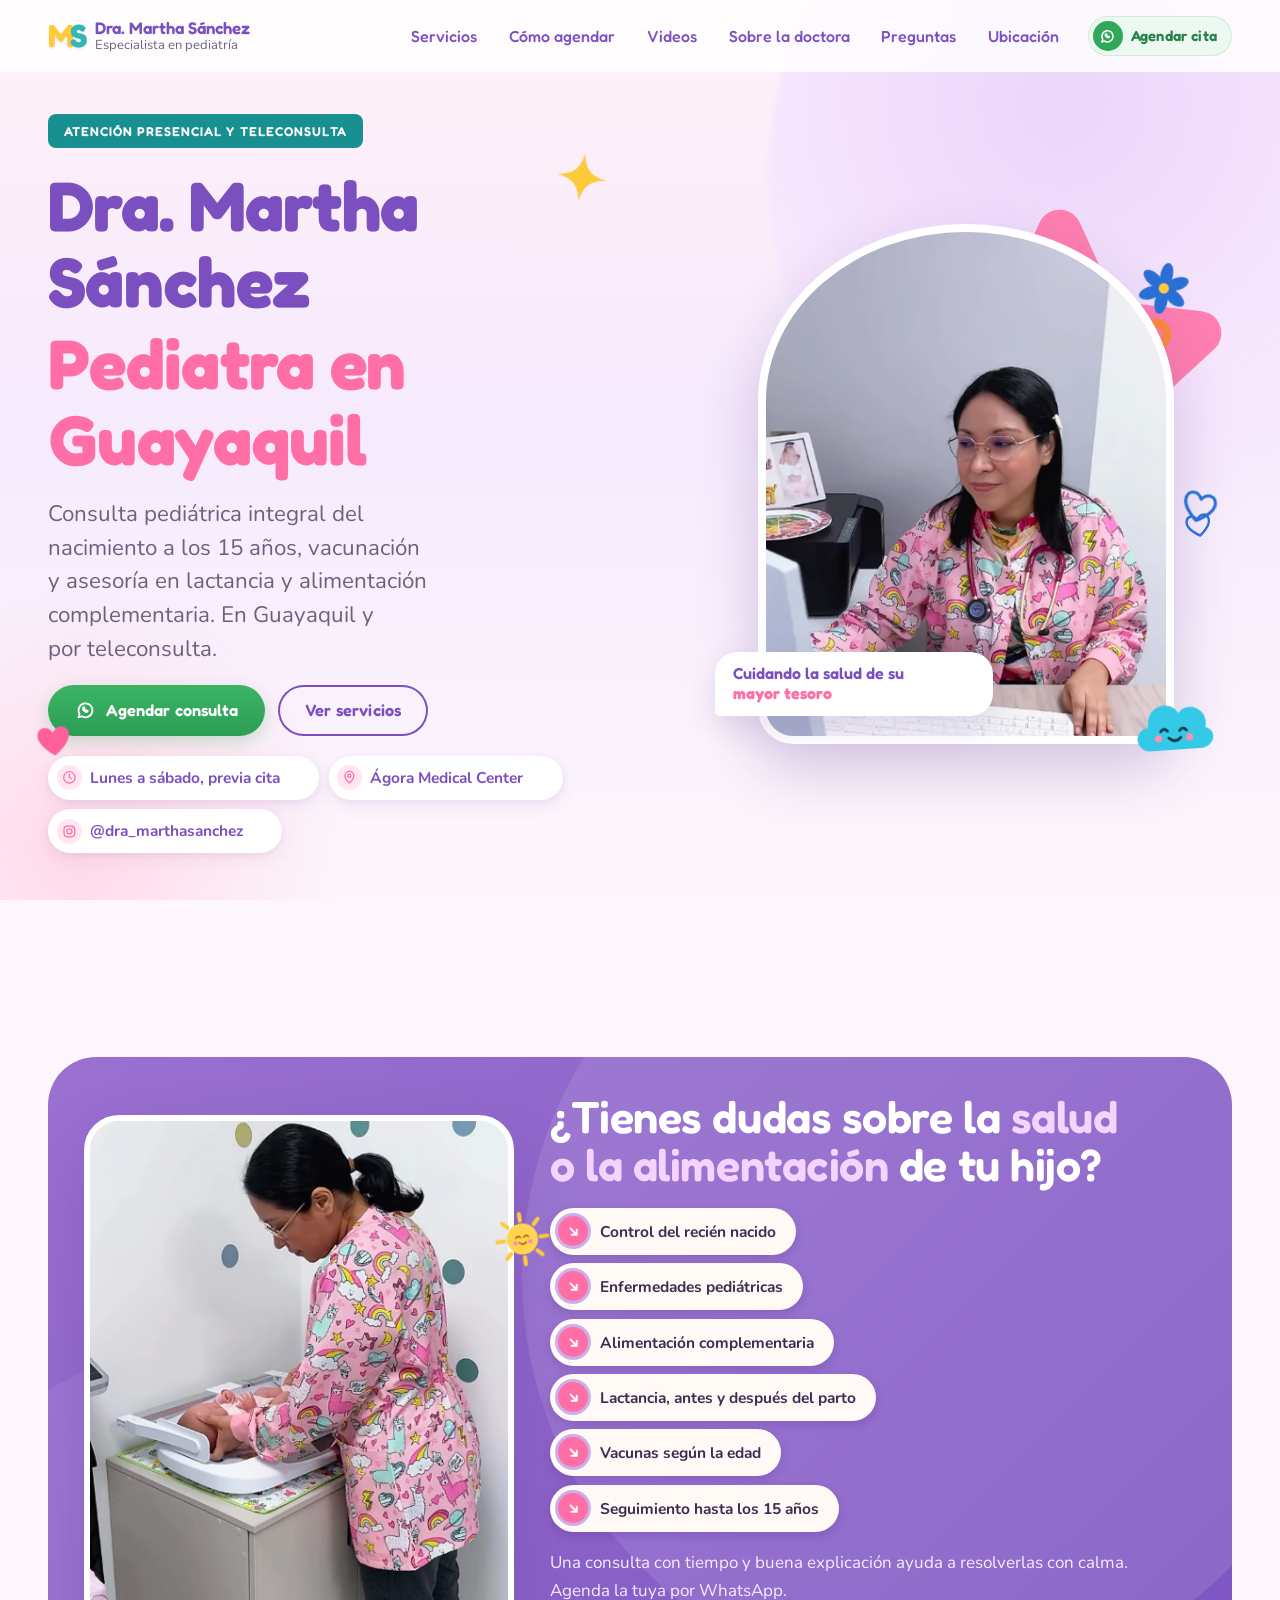
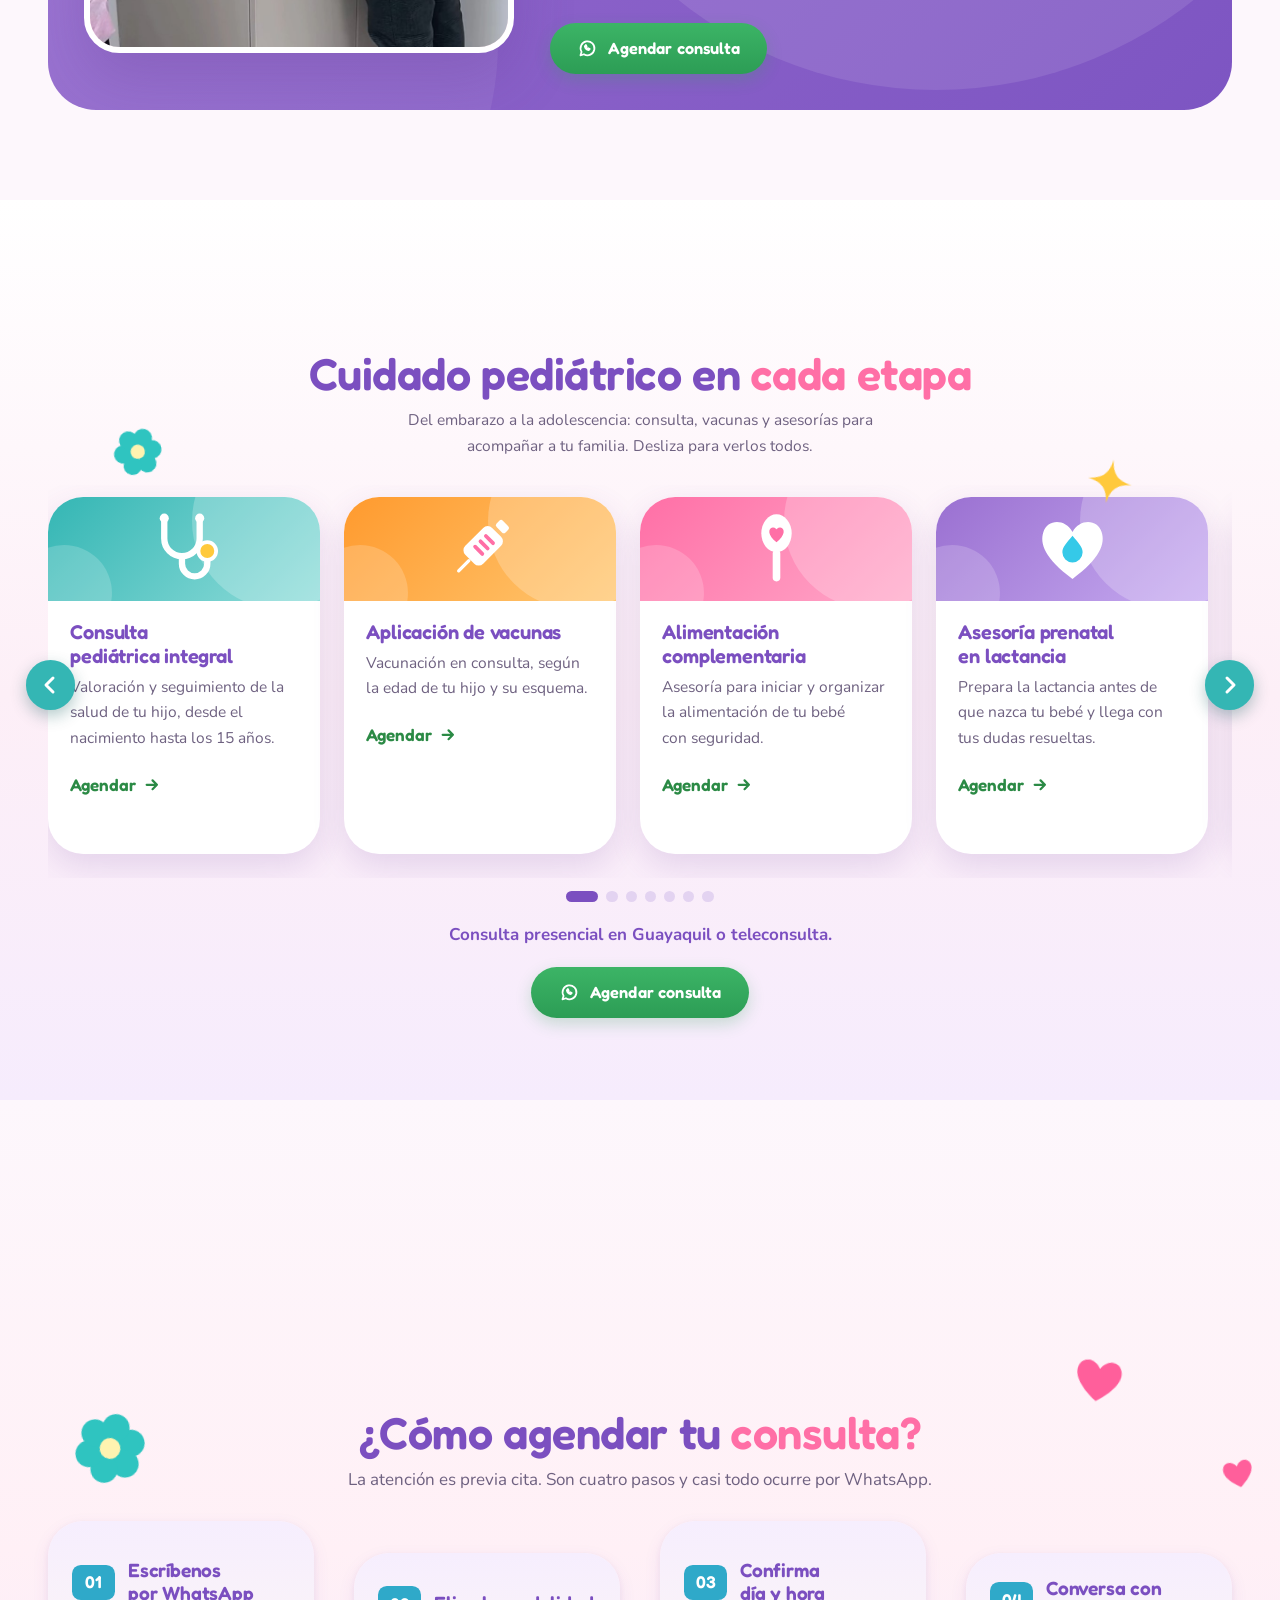
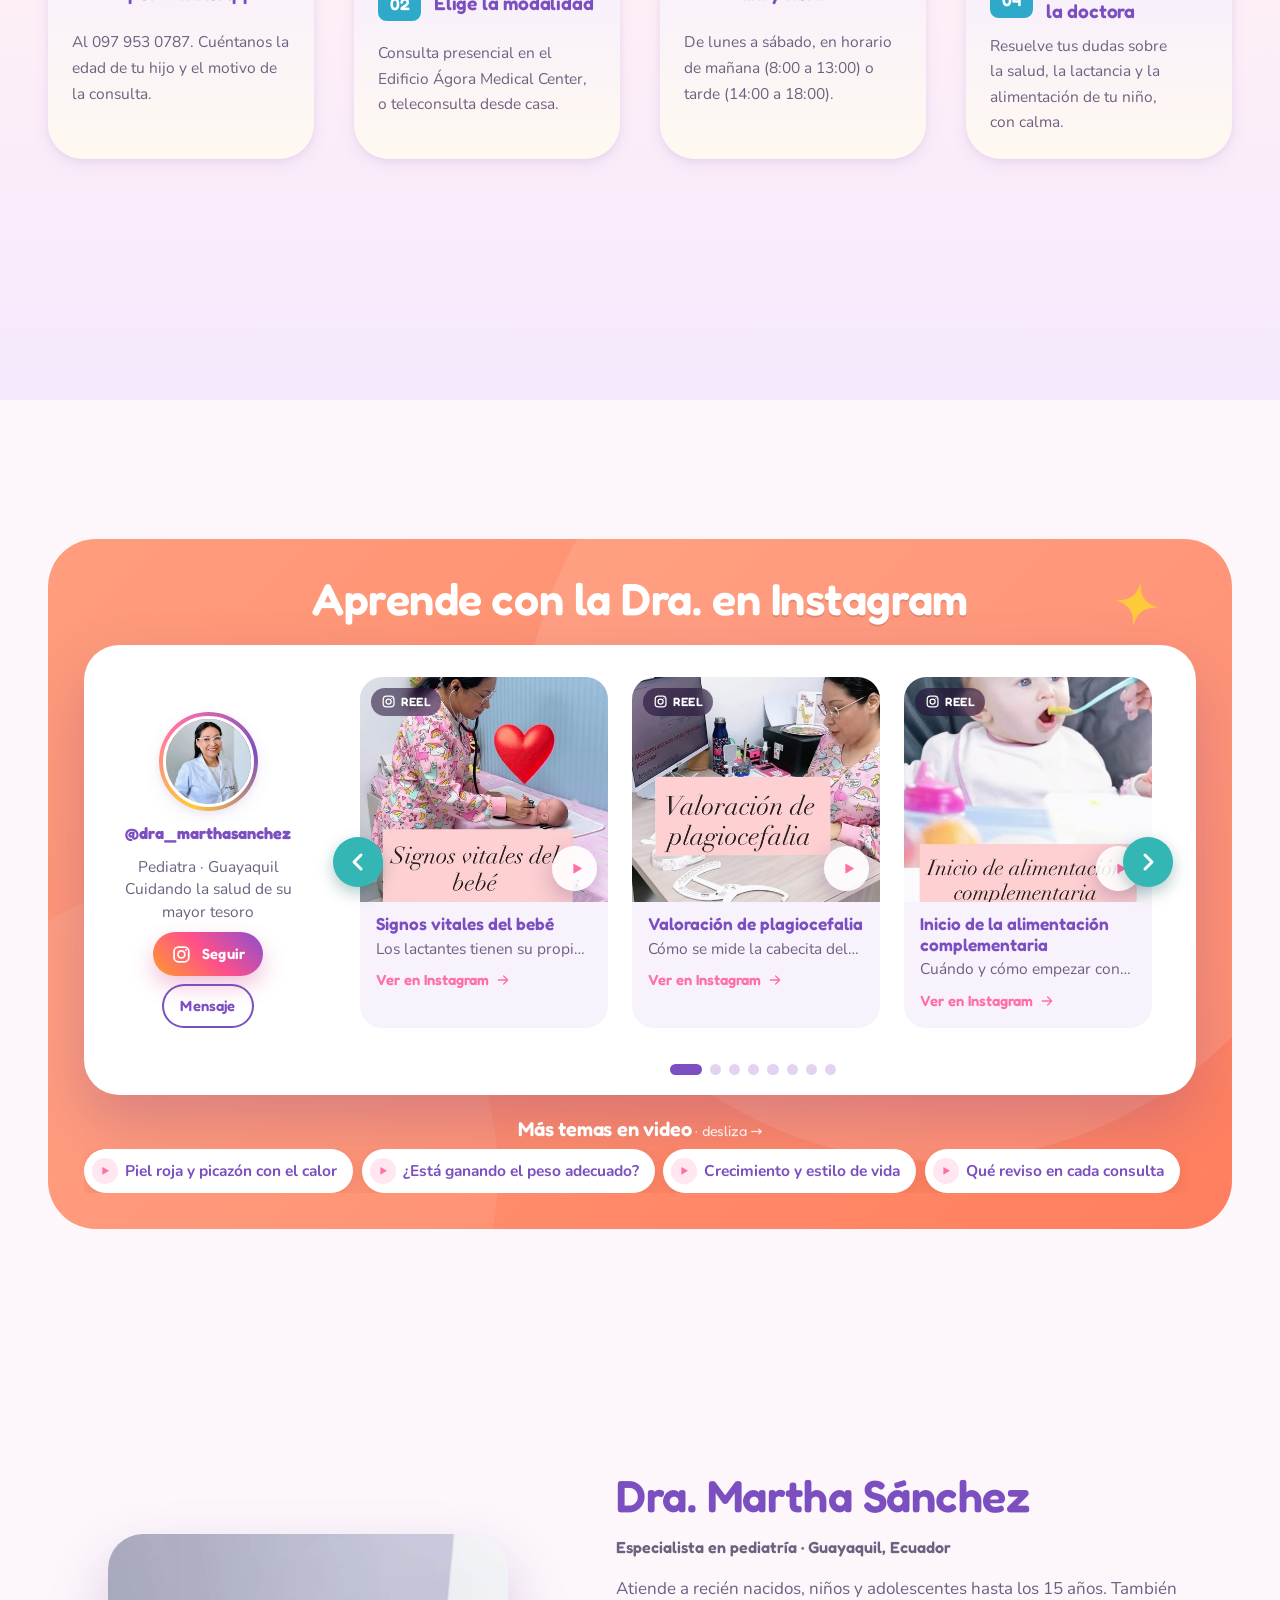
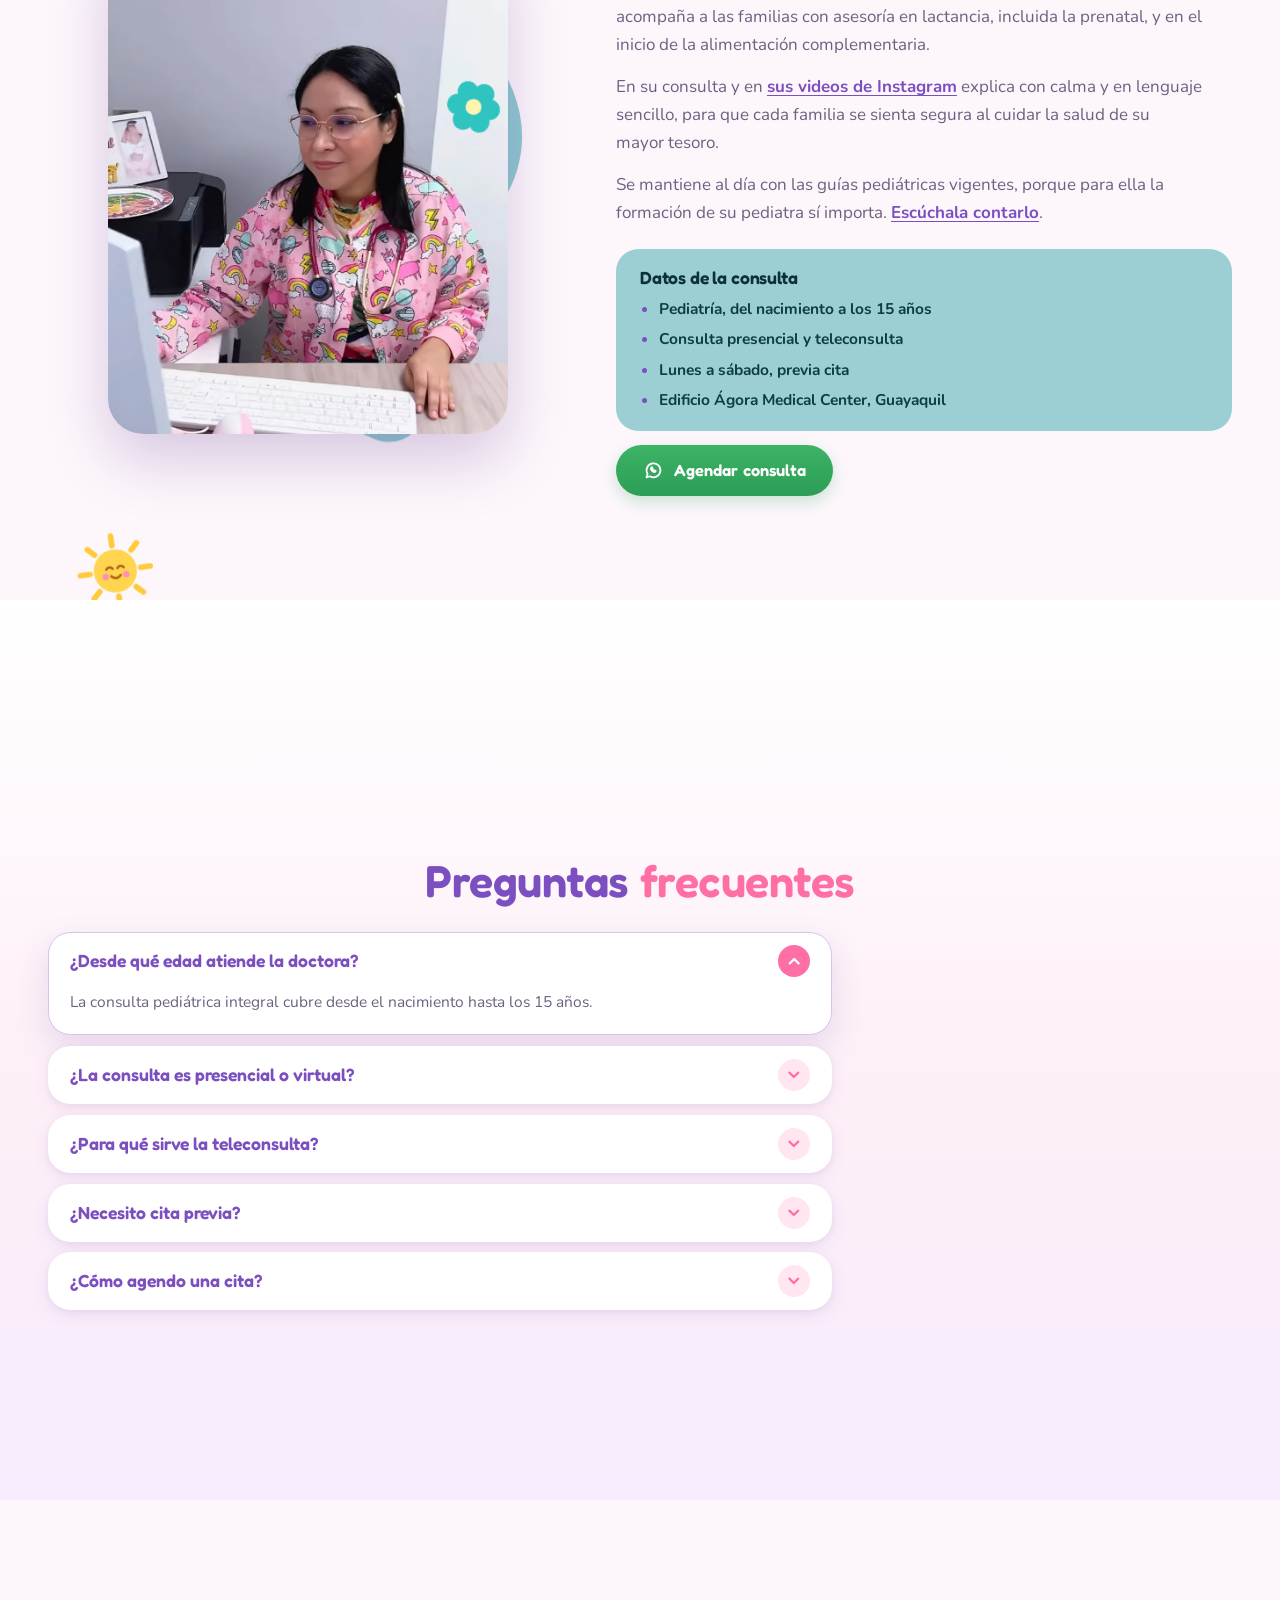
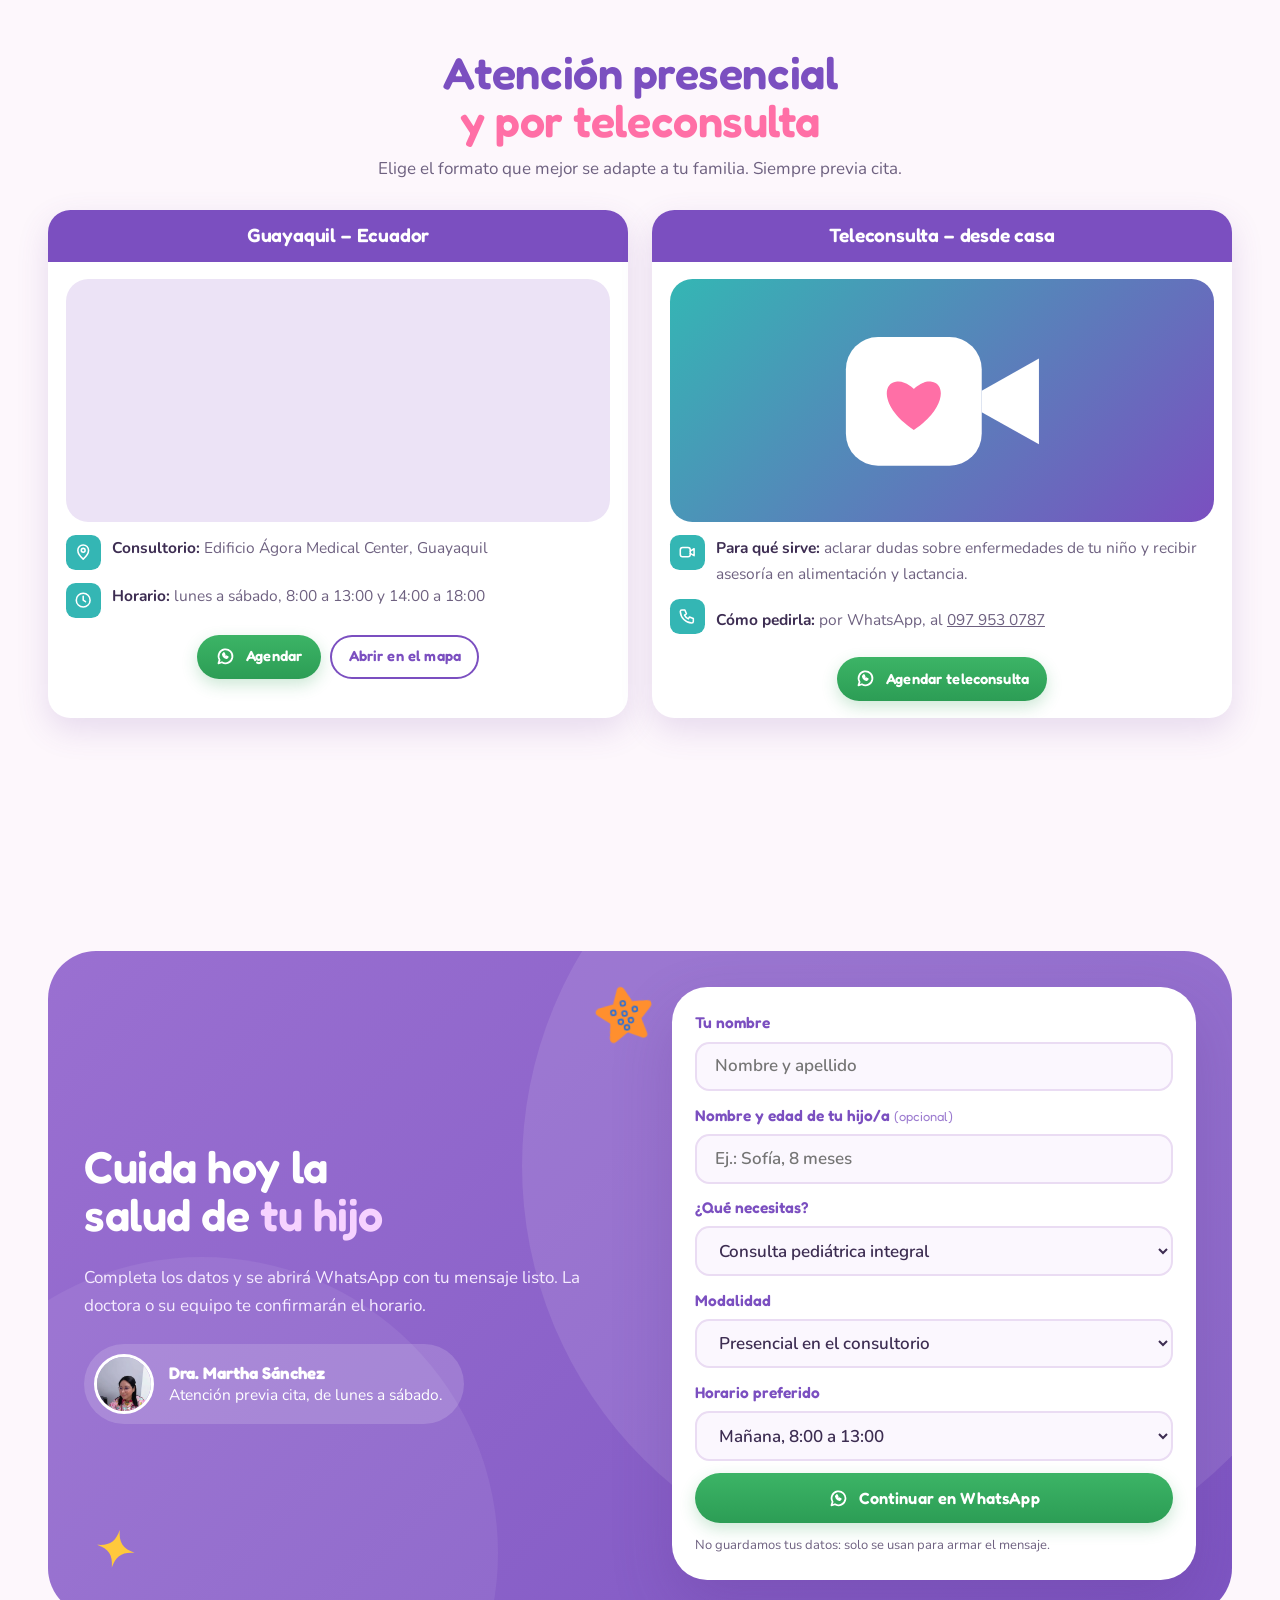
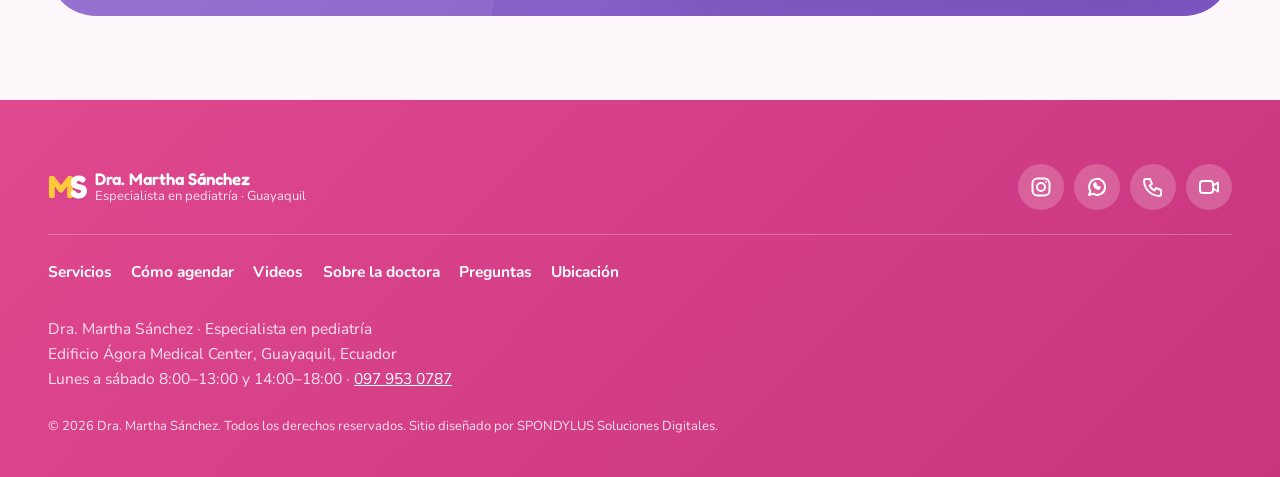
==== index.html @ 0a1804b1 "v4.6" ====
<!DOCTYPE html>
<html lang="es" class="no-js" data-base="./">
<head>
  <meta charset="utf-8">
  <meta name="viewport" content="width=device-width, initial-scale=1">
  <title>Dra. Martha Sánchez | Pediatra en Guayaquil · Ágora Medical Center</title>
  <meta name="description" content="Pediatra en Guayaquil: consulta integral del nacimiento a los 15 años, vacunas, lactancia y alimentación complementaria. Presencial en Ágora Medical Center o teleconsulta. Agenda por WhatsApp.">
  <meta name="author" content="Dra. Martha Sánchez">
  <meta name="robots" content="index, follow, max-image-preview:large">
  <link rel="canonical" href="https://msaenzy.github.io/dra-martha-sanchez/">
  <meta name="theme-color" content="#fdf7fc">
  <meta name="format-detection" content="telephone=no">
  <meta name="geo.region" content="EC-G">
  <meta name="geo.placename" content="Guayaquil">
  <!-- Google Search Console: pega aquí el código de verificación cuando lo tengas -->
  <!-- <meta name="google-site-verification" content="PENDIENTE"> -->

  <!-- Vista previa al compartir (WhatsApp, Facebook, Instagram, LinkedIn, X) -->
  <meta property="og:type" content="website">
  <meta property="og:site_name" content="Dra. Martha Sánchez · Pediatra">
  <meta property="og:locale" content="es_EC">
  <meta property="og:url" content="https://msaenzy.github.io/dra-martha-sanchez/">
  <meta property="og:title" content="Dra. Martha Sánchez · Pediatra en Guayaquil 💗">
  <meta property="og:description" content="Pediatría con amor, del nacimiento a los 15 años: consulta integral, vacunas, lactancia y alimentación complementaria. Presencial en Ágora Medical Center o teleconsulta.">
  <meta property="og:image" content="https://msaenzy.github.io/dra-martha-sanchez/assets/images/og-dra-martha-sanchez-pediatra.jpg?v=2">
  <meta property="og:image:secure_url" content="https://msaenzy.github.io/dra-martha-sanchez/assets/images/og-dra-martha-sanchez-pediatra.jpg?v=2">
  <meta property="og:image:type" content="image/jpeg">
  <meta property="og:image:width" content="1200">
  <meta property="og:image:height" content="630">
  <meta property="og:image:alt" content="Foto de perfil de la Dra. Martha Sánchez, pediatra en Guayaquil, con bata blanca, en un círculo de colores pastel">
  <meta name="twitter:card" content="summary_large_image">
  <meta name="twitter:title" content="Dra. Martha Sánchez · Pediatra en Guayaquil">
  <meta name="twitter:description" content="Pediatría con amor, del nacimiento a los 15 años. Presencial en Ágora Medical Center o teleconsulta.">
  <meta name="twitter:image" content="https://msaenzy.github.io/dra-martha-sanchez/assets/images/og-dra-martha-sanchez-pediatra.jpg?v=2">
  <meta name="twitter:image:alt" content="Dra. Martha Sánchez, pediatra en Guayaquil">

  <link rel="icon" href="./assets/icons/favicon.svg" type="image/svg+xml">
  <link rel="icon" href="./assets/icons/favicon-32.png" type="image/png" sizes="32x32">
  <link rel="apple-touch-icon" href="./assets/icons/apple-touch-icon.png">
  <link rel="manifest" href="./site.webmanifest">

  <script>document.documentElement.classList.replace("no-js", "js");</script>

  <link rel="preload" href="./assets/fonts/fredoka-latin-wght-normal.woff2" as="font" type="font/woff2" crossorigin>
  <link rel="preload" href="./assets/fonts/nunito-latin-wght-normal.woff2" as="font" type="font/woff2" crossorigin>

  <link rel="stylesheet" href="./css/variables.css">
  <link rel="stylesheet" href="./css/reset.css">
  <link rel="stylesheet" href="./css/base.css">
  <link rel="stylesheet" href="./css/components.css">
  <link rel="stylesheet" href="./css/motion.css">
  <link rel="stylesheet" href="./css/responsive.css">
  <link rel="stylesheet" href="./css/viewport.css">
  <script type="module" src="./js/main.js"></script>

  <script type="application/ld+json">
{
 "@context": "https://schema.org",
 "@graph": [
  {
   "@type": [
    "Physician",
    "MedicalBusiness"
   ],
   "@id": "https://msaenzy.github.io/dra-martha-sanchez/#doctora",
   "name": "Dra. Martha Sánchez",
   "alternateName": "Pediatra Dra. Martha Sánchez",
   "description": "Especialista en pediatría en Guayaquil, Ecuador. Consulta pediátrica integral del nacimiento a los 15 años, vacunación, asesoría en lactancia (incluida la prenatal) y en alimentación complementaria. Atención presencial y por teleconsulta, previa cita.",
   "slogan": "Cuidando la salud de su mayor tesoro",
   "medicalSpecialty": "https://schema.org/Pediatric",
   "url": "https://msaenzy.github.io/dra-martha-sanchez/",
   "image": [
    "https://msaenzy.github.io/dra-martha-sanchez/assets/images/og-dra-martha-sanchez-pediatra.jpg?v=2",
    "https://msaenzy.github.io/dra-martha-sanchez/assets/images/dra-martha-consultorio.jpg"
   ],
   "logo": "https://msaenzy.github.io/dra-martha-sanchez/assets/icons/icon-512.png",
   "telephone": "+593979530787",
   "priceRange": "$$",
   "currenciesAccepted": "USD",
   "availableLanguage": "es",
   "address": {
    "@type": "PostalAddress",
    "streetAddress": "Edificio Ágora Medical Center",
    "addressLocality": "Guayaquil",
    "addressRegion": "Guayas",
    "addressCountry": "EC"
   },
   "areaServed": {
    "@type": "City",
    "name": "Guayaquil"
   },
   "hasMap": "https://www.google.com/maps/search/?api=1&query=Edificio%20%C3%81gora%20Medical%20Center%20Guayaquil%20Ecuador",
   "openingHoursSpecification": [
    {
     "@type": "OpeningHoursSpecification",
     "dayOfWeek": [
      "Monday",
      "Tuesday",
      "Wednesday",
      "Thursday",
      "Friday",
      "Saturday"
     ],
     "opens": "08:00",
     "closes": "13:00"
    },
    {
     "@type": "OpeningHoursSpecification",
     "dayOfWeek": [
      "Monday",
      "Tuesday",
      "Wednesday",
      "Thursday",
      "Friday",
      "Saturday"
     ],
     "opens": "14:00",
     "closes": "18:00"
    }
   ],
   "availableService": [
    {
     "@type": "MedicalProcedure",
     "name": "Consulta pediátrica integral (0 a 15 años)"
    },
    {
     "@type": "MedicalProcedure",
     "name": "Aplicación de vacunas"
    },
    {
     "@type": "MedicalProcedure",
     "name": "Asesoría en alimentación complementaria"
    },
    {
     "@type": "MedicalProcedure",
     "name": "Asesoría prenatal en lactancia"
    },
    {
     "@type": "MedicalProcedure",
     "name": "Asesoría en lactancia"
    },
    {
     "@type": "MedicalProcedure",
     "name": "Atención de enfermedades pediátricas"
    },
    {
     "@type": "MedicalProcedure",
     "name": "Teleconsulta pediátrica"
    }
   ],
   "potentialAction": {
    "@type": "ReserveAction",
    "target": "https://wa.me/593979530787",
    "name": "Agendar cita por WhatsApp"
   },
   "sameAs": [
    "https://www.instagram.com/dra_marthasanchez/"
   ]
  },
  {
   "@type": "WebSite",
   "@id": "https://msaenzy.github.io/dra-martha-sanchez/#web",
   "url": "https://msaenzy.github.io/dra-martha-sanchez/",
   "name": "Dra. Martha Sánchez · Pediatra en Guayaquil",
   "inLanguage": "es-EC",
   "publisher": {
    "@id": "https://msaenzy.github.io/dra-martha-sanchez/#doctora"
   }
  },
  {
   "@type": "FAQPage",
   "@id": "https://msaenzy.github.io/dra-martha-sanchez/#preguntas",
   "mainEntity": [
    {
     "@type": "Question",
     "name": "¿Desde qué edad atiende la Dra. Martha Sánchez?",
     "acceptedAnswer": {
      "@type": "Answer",
      "text": "La consulta pediátrica integral cubre desde el nacimiento hasta los 15 años."
     }
    },
    {
     "@type": "Question",
     "name": "¿La consulta es presencial o virtual?",
     "acceptedAnswer": {
      "@type": "Answer",
      "text": "Ambas. Puede ser presencial en el Edificio Ágora Medical Center de Guayaquil o por teleconsulta desde casa."
     }
    },
    {
     "@type": "Question",
     "name": "¿Para qué sirve la teleconsulta?",
     "acceptedAnswer": {
      "@type": "Answer",
      "text": "Es una asesoría para aclarar dudas sobre enfermedades del niño y recibir orientación en alimentación y lactancia, entre otros temas."
     }
    },
    {
     "@type": "Question",
     "name": "¿Necesito cita previa?",
     "acceptedAnswer": {
      "@type": "Answer",
      "text": "Sí. La atención es previa cita, de lunes a sábado de 8:00 a 13:00 y de 14:00 a 18:00."
     }
    },
    {
     "@type": "Question",
     "name": "¿Cómo agendo una cita?",
     "acceptedAnswer": {
      "@type": "Answer",
      "text": "Por WhatsApp al 097 953 0787 o con el formulario de la web, que abre un chat con el mensaje listo para enviar."
     }
    }
   ]
  }
 ]
}
  </script>
</head>
<body>
  <!-- Sprite: iconos lineales + stickers ilustrados (originales) -->
  <svg width="0" height="0" style="position:absolute" aria-hidden="true" focusable="false">
    <defs>
      <!-- iconos lineales -->
      <symbol id="i-chat" viewBox="0 0 24 24"><path d="M4 20l1.3-4A8 8 0 1 1 8 18.7L4 20z"/><path d="M9 9.5c.4 2 2.5 4.1 4.5 4.5l1.3-1.3-1.8-1-.9.7a3.5 3.5 0 0 1-1.6-1.6l.7-.9-1-1.8L9 9.5z"/></symbol>
      <symbol id="i-pin" viewBox="0 0 24 24"><path d="M12 21s7-6 7-11.5a7 7 0 0 0-14 0C5 15 12 21 12 21z"/><circle cx="12" cy="9.5" r="2.5"/></symbol>
      <symbol id="i-clock" viewBox="0 0 24 24"><circle cx="12" cy="12" r="9"/><path d="M12 7v5l3 2"/></symbol>
      <symbol id="i-phone" viewBox="0 0 24 24"><path d="M5 4h4l2 5-2.5 1.5a11 11 0 0 0 5 5L15 13l5 2v4a2 2 0 0 1-2 2A16 16 0 0 1 3 6a2 2 0 0 1 2-2z"/></symbol>
      <symbol id="i-instagram" viewBox="0 0 24 24"><rect x="3.5" y="3.5" width="17" height="17" rx="5"/><circle cx="12" cy="12" r="4"/><path d="M17.2 6.8v.01"/></symbol>
      <symbol id="i-chevron" viewBox="0 0 24 24"><path d="M6 9l6 6 6-6"/></symbol>
      <symbol id="i-arrow" viewBox="0 0 24 24"><path d="M5 12h14M13 6l6 6-6 6"/></symbol>
      <symbol id="i-left" viewBox="0 0 24 24"><path d="M15 5l-7 7 7 7"/></symbol>
      <symbol id="i-right" viewBox="0 0 24 24"><path d="M9 5l7 7-7 7"/></symbol>
      <symbol id="i-down" viewBox="0 0 24 24"><path d="M7 7l10 10M17 9v8H9"/></symbol>
      <symbol id="i-play" viewBox="0 0 24 24"><path d="M8 5.5v13l11-6.5z"/></symbol>
      <symbol id="i-video" viewBox="0 0 24 24"><rect x="3" y="6" width="13" height="12" rx="3"/><path d="M16 10.5l5-3v9l-5-3"/></symbol>
      <symbol id="i-cal" viewBox="0 0 24 24"><rect x="3.5" y="5" width="17" height="15" rx="3"/><path d="M3.5 10h17M8 3v4M16 3v4"/></symbol>

      <!-- stickers decorativos -->
      <symbol id="st-star-pink" viewBox="0 0 100 100"><path d="M50 10 61.2 34.6 88 37.6 68.1 55.9 73.5 82.4 50 69 26.5 82.4 31.9 55.9 12 37.6 38.8 34.6Z" fill="#ff7fb0" stroke="#ff7fb0" stroke-width="12" stroke-linejoin="round"/><g fill="none" stroke="#ff8a3c" stroke-width="2.4"><circle cx="50" cy="30" r="3.6"/><circle cx="33" cy="42" r="3.6"/><circle cx="67" cy="42" r="3.6"/><circle cx="42" cy="58" r="3.6"/><circle cx="58" cy="58" r="3.6"/><circle cx="50" cy="46" r="3.6"/><circle cx="50" cy="68" r="3.6"/><circle cx="24" cy="38" r="3.2"/><circle cx="76" cy="38" r="3.2"/></g></symbol>
      <symbol id="st-star-orange" viewBox="0 0 100 100"><path d="M50 10 61.2 34.6 88 37.6 68.1 55.9 73.5 82.4 50 69 26.5 82.4 31.9 55.9 12 37.6 38.8 34.6Z" fill="#ff8f2e" stroke="#ff8f2e" stroke-width="12" stroke-linejoin="round"/><g fill="none" stroke="#2a6fd6" stroke-width="2.6"><circle cx="50" cy="30" r="3.8"/><circle cx="33" cy="42" r="3.8"/><circle cx="67" cy="42" r="3.8"/><circle cx="42" cy="58" r="3.8"/><circle cx="58" cy="58" r="3.8"/><circle cx="50" cy="46" r="3.8"/><circle cx="50" cy="68" r="3.8"/></g></symbol>
      <symbol id="st-sparkle" viewBox="0 0 100 100"><path d="M50 4C54 34 66 46 96 50 66 54 54 66 50 96 46 66 34 54 4 50 34 46 46 34 50 4Z" fill="#ffc93c"/></symbol>
      <symbol id="st-flower" viewBox="0 0 100 100"><g fill="#2fc4c0"><circle cx="77" cy="50" r="17"/><circle cx="63.5" cy="73.4" r="17"/><circle cx="36.5" cy="73.4" r="17"/><circle cx="23" cy="50" r="17"/><circle cx="36.5" cy="26.6" r="17"/><circle cx="63.5" cy="26.6" r="17"/></g><circle cx="50" cy="50" r="13" fill="#fff3b0"/></symbol>
      <symbol id="st-flower-blue" viewBox="0 0 100 100"><g fill="#2a6fd6"><ellipse cx="50" cy="26" rx="11" ry="21"/><ellipse cx="50" cy="26" rx="11" ry="21" transform="rotate(60 50 50)"/><ellipse cx="50" cy="26" rx="11" ry="21" transform="rotate(120 50 50)"/><ellipse cx="50" cy="26" rx="11" ry="21" transform="rotate(180 50 50)"/><ellipse cx="50" cy="26" rx="11" ry="21" transform="rotate(240 50 50)"/><ellipse cx="50" cy="26" rx="11" ry="21" transform="rotate(300 50 50)"/></g><circle cx="50" cy="50" r="9" fill="#ffc93c"/></symbol>
      <symbol id="st-heart" viewBox="0 0 100 100"><path d="M50 88C14 62 6 42 10 28 15 10 38 8 50 28 62 8 85 10 90 28 94 42 86 62 50 88Z" fill="#ff5f9b"/></symbol>
      <symbol id="st-heart-line" viewBox="0 0 100 100"><path d="M50 86C16 62 8 42 12 29 17 12 38 10 50 29 62 10 83 12 88 29 92 42 84 62 50 86Z" fill="none" stroke="#2a6fd6" stroke-width="8" stroke-linejoin="round"/></symbol>
      <symbol id="st-cloud" viewBox="0 0 100 100"><path d="M24 80C6 80 2 56 22 52 20 28 48 20 58 38 68 24 94 34 88 56 102 60 98 80 80 80Z" fill="#35c9e8"/><g fill="none" stroke="#0b3b4a" stroke-width="3.2" stroke-linecap="round"><path d="M36 58q4-5 8 0M58 58q4-5 8 0M45 66q7 7 14 0"/></g><circle cx="33" cy="66" r="4.2" fill="#ff8fb5"/><circle cx="69" cy="66" r="4.2" fill="#ff8fb5"/></symbol>
      <symbol id="st-sun" viewBox="0 0 100 100"><g stroke="#ffc93c" stroke-width="7" stroke-linecap="round"><path d="M50 6v12M50 82v12M6 50h12M82 50h12M19 19l8 8M73 73l8 8M81 19l-8 8M27 73l-8 8"/></g><circle cx="50" cy="50" r="27" fill="#ffd54f"/><g fill="none" stroke="#b2641a" stroke-width="3" stroke-linecap="round"><path d="M39 47q4-5 8 0M53 47q4-5 8 0M44 56q6 6 12 0"/></g><circle cx="37" cy="56" r="4" fill="#ff8fb5"/><circle cx="63" cy="56" r="4" fill="#ff8fb5"/></symbol>
      <symbol id="st-swirl" viewBox="0 0 400 500"><path d="M190 250a10 10 0 1 1 20 0a30 30 0 1 1-60 0a50 50 0 1 1 100 0a70 70 0 1 1-140 0a90 90 0 1 1 180 0a110 110 0 1 1-220 0" fill="none" stroke="#ff8d6a" stroke-width="24" stroke-linecap="round"/></symbol>
      <symbol id="st-wave" viewBox="0 0 400 500"><path d="M290 60C372 130 345 215 240 245 135 275 150 365 245 405" fill="none" stroke="#8ec9d0" stroke-width="70" stroke-linecap="round"/></symbol>

      <!-- ilustraciones de servicios -->
      <symbol id="s-stetho" viewBox="0 0 64 64"><g fill="none" stroke="#fff" stroke-width="5" stroke-linecap="round"><path d="M16 8v16a14 14 0 0 0 28 0V8"/><path d="M30 38v6a10 10 0 0 0 20 0v-4"/></g><circle cx="16" cy="8" r="3.6" fill="#fff"/><circle cx="44" cy="8" r="3.6" fill="#fff"/><circle cx="50" cy="34" r="7" fill="#ffc93c" stroke="#fff" stroke-width="3"/></symbol>
      <symbol id="s-syringe" viewBox="0 0 64 64"><g transform="rotate(45 32 32)"><rect x="22" y="14" width="20" height="30" rx="5" fill="#fff"/><rect x="27" y="4" width="10" height="7" rx="2" fill="#fff"/><rect x="31" y="44" width="2.6" height="14" rx="1.3" fill="#fff"/><g stroke="#ff6fa6" stroke-width="3" stroke-linecap="round"><path d="M28 22h8M28 28h8M28 34h8"/></g></g></symbol>
      <symbol id="s-spoon" viewBox="0 0 64 64"><ellipse cx="32" cy="20" rx="12" ry="15" fill="#fff"/><rect x="29" y="33" width="6" height="25" rx="3" fill="#fff"/><path d="M32 27C25 22 25 16 29 15.5 31 15.3 32 17 32 17s1-1.700 3-1.500C39 16 39 22 32 27Z" fill="#ff6fa6"/></symbol>
      <symbol id="s-prenatal" viewBox="0 0 64 64"><path d="M32 56C10 40 6 28 9 19 12 9 26 8 32 19 38 8 52 9 55 19 58 28 54 40 32 56Z" fill="#fff"/><path d="M32 22c5 6 8 9 8 13a8 8 0 0 1-16 0c0-4 3-7 8-13z" fill="#35c9e8"/></symbol>
      <symbol id="s-drop" viewBox="0 0 64 64"><path d="M32 6C44 21 52 31 52 41a20 20 0 0 1-40 0C12 31 20 21 32 6z" fill="#fff"/><path d="M22 42a10 10 0 0 0 9 9" fill="none" stroke="#35c9e8" stroke-width="4" stroke-linecap="round"/></symbol>
      <symbol id="s-video" viewBox="0 0 64 64"><rect x="5" y="14" width="38" height="36" rx="9" fill="#fff"/><path d="M43 29l16-9v24l-16-9z" fill="#fff"/><path d="M24 40C15 34 15 27 19 26.500 21.500 26 24 28.500 24 28.500S26.500 26 29 26.500C33 27 33 34 24 40Z" fill="#ff6fa6"/></symbol>
      <symbol id="s-thermo" viewBox="0 0 64 64"><rect x="26" y="6" width="12" height="38" rx="6" fill="#fff"/><circle cx="32" cy="48" r="11" fill="#fff"/><circle cx="32" cy="48" r="6" fill="#ff5f7e"/><rect x="30" y="20" width="4" height="26" rx="2" fill="#ff5f7e"/><g stroke="#fff" stroke-width="3" stroke-linecap="round"><path d="M46 14h8M46 22h6M46 30h8"/></g></symbol>
    </defs>
  </svg>

  <div class="scroll-progress" data-progress aria-hidden="true"></div>
  <a class="skip-link" href="#main">Saltar al contenido</a>

  <header class="site-header" data-header>
    <a class="brand" href="#inicio" aria-label="Dra. Martha Sánchez, pediatra. Ir al inicio">
      <span class="brand__mark" aria-hidden="true">M<span>S</span></span>
      <span class="brand__text"><strong>Dra. Martha Sánchez</strong><small>Especialista en pediatría</small></span>
    </a>
    <nav aria-label="Principal">
      <ul id="nav-menu" class="site-header__menu" data-nav-menu role="list">
        <li><a href="#servicios">Servicios</a></li>
        <li><a href="#como">Cómo agendar</a></li>
        <li><a href="#instagram">Videos</a></li>
        <li><a href="#sobre">Sobre la doctora</a></li>
        <li><a href="#preguntas">Preguntas</a></li>
        <li><a href="#atencion">Ubicación</a></li>
      </ul>
    </nav>
    <div class="site-header__actions">
      <a class="btn-wa" href="https://wa.me/593979530787?text=Hola%2C%20Dra.%20Martha.%20Me%20gustar%C3%ADa%20agendar%20una%20cita%20pedi%C3%A1trica%20para%20mi%20hijo%2Fa.%20%C2%BFPodr%C3%ADa%20indicarme%20los%20horarios%20disponibles%2C%20por%20favor%3F%20Muchas%20gracias." target="_blank" rel="noopener" aria-label="Agendar cita por WhatsApp"><span class="btn-wa__ico" aria-hidden="true"><svg class="icon"><use href="#i-chat"/></svg></span><span class="btn-wa__txt">Agendar cita</span></a>
      <button class="site-header__toggle" type="button" data-nav-toggle aria-expanded="false" aria-controls="nav-menu" data-label-open="Abrir menú" data-label-close="Cerrar menú" aria-label="Abrir menú"><span class="bar" aria-hidden="true"></span></button>
    </div>
  </header>

  <main id="main">

    <!-- ================= INICIO ================= -->
    <section id="inicio" class="hero" aria-labelledby="hero-title">
      <span class="sticker sticker--float hide-sm" style="--s:3.4rem;--r:8deg;top:calc(var(--header-h) + 1.2rem);left:44%" data-parallax="0.18" aria-hidden="true"><svg viewBox="0 0 100 100"><use href="#st-sparkle"/></svg></span>
      <span class="sticker sticker--float hide-sm" style="--s:2.4rem;--r:-6deg;bottom:12%;left:3%;--bob:7s" data-parallax="0.1" aria-hidden="true"><svg viewBox="0 0 100 100"><use href="#st-heart"/></svg></span>
      <div class="container hero__grid">
        <div class="hero__copy">
          <span class="tag" data-reveal="fade-up">Atención presencial y teleconsulta</span>
          <h1 id="hero-title" data-split>
            <span class="t-purple">Dra. Martha Sánchez</span>
            <span class="t-pink">Pediatra en Guayaquil</span>
          </h1>
          <p class="lead" data-reveal="fade-up" style="--reveal-delay:.35s">Consulta pediátrica integral del nacimiento a los 15 años, vacunación y asesoría en lactancia y alimentación complementaria. En Guayaquil y por teleconsulta.</p>
          <div class="hero__cta" data-reveal="fade-up" style="--reveal-delay:.5s">
            <a class="btn btn--cta" href="https://wa.me/593979530787?text=Hola%2C%20Dra.%20Martha.%20Me%20gustar%C3%ADa%20agendar%20una%20consulta%20pedi%C3%A1trica%20para%20mi%20hijo%2Fa.%20%C2%BFPodr%C3%ADa%20indicarme%20su%20disponibilidad%2C%20por%20favor%3F%20Muchas%20gracias." target="_blank" rel="noopener"><svg class="icon" aria-hidden="true"><use href="#i-chat"/></svg>Agendar consulta</a>
            <a class="btn btn--outline" href="#servicios">Ver servicios</a>
          </div>
          <ul class="hero__facts" role="list" data-reveal="fade-up" style="--reveal-delay:.65s">
            <li><a href="https://wa.me/593979530787?text=Hola%2C%20Dra.%20Martha.%20Me%20gustar%C3%ADa%20agendar%20una%20cita%20pedi%C3%A1trica%20para%20mi%20hijo%2Fa.%20%C2%BFPodr%C3%ADa%20indicarme%20los%20horarios%20disponibles%20de%20lunes%20a%20s%C3%A1bado%2C%20por%20favor%3F%20Muchas%20gracias." target="_blank" rel="noopener" aria-label="Agendar por WhatsApp: atención de lunes a sábado, previa cita"><svg class="icon" aria-hidden="true"><use href="#i-clock"/></svg>Lunes a sábado, previa cita</a></li>
            <li><a href="https://www.google.com/maps/search/?api=1&amp;query=Edificio%20%C3%81gora%20Medical%20Center%20Guayaquil%20Ecuador" target="_blank" rel="noopener" aria-label="Ver la ubicación del consultorio en Google Maps"><svg class="icon" aria-hidden="true"><use href="#i-pin"/></svg>Ágora Medical Center</a></li>
            <li><a href="https://www.instagram.com/dra_marthasanchez/" target="_blank" rel="noopener" aria-label="Abrir el Instagram de la Dra. Martha Sánchez"><svg class="icon" aria-hidden="true"><use href="#i-instagram"/></svg>@dra_marthasanchez</a></li>
          </ul>
        </div>

        <div class="hero__media" data-reveal="scale">
          <div class="hero__star" data-parallax="0.06" aria-hidden="true"><svg viewBox="0 0 100 100"><use href="#st-star-pink"/></svg></div>
          <div class="photo photo--arch">
            <img data-asset="hero" src="./assets/images/martha-escritorio.jpg" alt="La doctora Martha Sánchez atendiendo en su consultorio pediátrico, con bata rosa y estetoscopio" width="910" height="1542" fetchpriority="high" decoding="async">
          </div>
          <p class="bubble">Cuidando la salud de su <b>mayor tesoro</b></p>
          <span class="sticker sticker--float" style="--s:3.6rem;--r:12deg;top:0;right:-3%" data-parallax="0.14" aria-hidden="true"><svg viewBox="0 0 100 100"><use href="#st-flower-blue"/></svg></span>
          <span class="sticker sticker--float" style="--s:5.4rem;--r:-4deg;bottom:-4%;right:-6%;--bob:7.5s" data-parallax="0.12" aria-hidden="true"><svg viewBox="0 0 100 100"><use href="#st-cloud"/></svg></span>
          <span class="sticker sticker--float" style="--s:2.4rem;--r:14deg;top:42%;right:-9%;--bob:5s" data-parallax="0.2" aria-hidden="true"><svg viewBox="0 0 100 100"><use href="#st-heart-line"/></svg></span>
          <span class="sticker sticker--float" style="--s:1.8rem;--r:-10deg;top:55%;right:-5%;--bob:6s" aria-hidden="true"><svg viewBox="0 0 100 100"><use href="#st-heart-line"/></svg></span>
        </div>
      </div>
    </section>

    <!-- ================= DUDAS (panel morado) ================= -->
    <section id="dudas" class="section" aria-labelledby="dudas-title">
      <div class="container">
        <div class="panel panel--purple on-dark" data-reveal="rise">
          <div class="panel__grid">
            <div class="panel__photo" data-reveal="fade-right">
              <div class="photo"><img data-asset="panel" src="./assets/images/martha-recien-nacido.jpg" alt="La doctora Martha Sánchez pesando a un recién nacido en la balanza de su consultorio" width="888" height="1274" loading="lazy" decoding="async"></div>
              <span class="sticker sticker--float" style="--s:3.6rem;--r:-8deg;top:-3%;right:-5%" data-parallax="0.1" aria-hidden="true"><svg viewBox="0 0 100 100"><use href="#st-sun"/></svg></span>
            </div>
            <div class="panel__copy">
              <h2 data-reveal="fade-up">¿Tienes dudas sobre la <span class="t-lilac">salud o la alimentación</span> de tu hijo?</h2>
              <ul class="chips" role="list" data-reveal-group="fade-left" data-stagger="90">
                <li><span class="dot"><svg class="icon" aria-hidden="true"><use href="#i-down"/></svg></span>Control del recién nacido</li>
                <li><span class="dot"><svg class="icon" aria-hidden="true"><use href="#i-down"/></svg></span>Enfermedades pediátricas</li>
                <li><span class="dot"><svg class="icon" aria-hidden="true"><use href="#i-down"/></svg></span>Alimentación complementaria</li>
                <li><span class="dot"><svg class="icon" aria-hidden="true"><use href="#i-down"/></svg></span>Lactancia, antes y después del parto</li>
                <li><span class="dot"><svg class="icon" aria-hidden="true"><use href="#i-down"/></svg></span>Vacunas según la edad</li>
                <li><span class="dot"><svg class="icon" aria-hidden="true"><use href="#i-down"/></svg></span>Seguimiento hasta los 15 años</li>
              </ul>
              <p data-reveal="fade-up">Una consulta con tiempo y buena explicación ayuda a resolverlas con calma. Agenda la tuya por WhatsApp.</p>
              <a class="btn btn--cta" data-reveal="pop" href="https://wa.me/593979530787?text=Hola%2C%20Dra.%20Martha.%20Tengo%20algunas%20dudas%20sobre%20la%20salud%20de%20mi%20hijo%2Fa%20y%20me%20gustar%C3%ADa%20agendar%20una%20consulta.%20%C2%BFPodr%C3%ADa%20indicarme%20su%20disponibilidad%2C%20por%20favor%3F" target="_blank" rel="noopener"><svg class="icon" aria-hidden="true"><use href="#i-chat"/></svg>Agendar consulta</a>
            </div>
          </div>
        </div>
      </div>
    </section>

    <!-- ================= SERVICIOS (carrusel) ================= -->
    <section id="servicios" class="section band band--soft" aria-labelledby="serv-title">
      <span class="sticker sticker--float hide-sm" style="--s:3rem;--r:10deg;top:9%;right:9%" data-parallax="0.15" aria-hidden="true"><svg viewBox="0 0 100 100"><use href="#st-sparkle"/></svg></span>
      <span class="sticker sticker--float hide-sm" style="--s:3.4rem;--r:-10deg;top:12%;left:7%;--bob:7s" data-parallax="0.1" aria-hidden="true"><svg viewBox="0 0 100 100"><use href="#st-flower"/></svg></span>
      <div class="container">
        <div class="section__head" data-reveal="fade-up">
          <h2><span class="t-purple">Cuidado pediátrico en </span><span class="t-pink">cada etapa</span></h2>
          <p>Del embarazo a la adolescencia: consulta, vacunas y asesorías para acompañar a tu familia. Desliza para verlos todos.</p>
        </div>
        <div class="carousel" data-carousel data-autoplay="4200" role="region" aria-roledescription="carrusel" aria-label="Servicios de la Dra. Martha Sánchez" data-reveal="fade-up">
          <button class="carousel__btn carousel__btn--prev" type="button" aria-label="Servicios anteriores" hidden><svg class="icon" aria-hidden="true"><use href="#i-left"/></svg></button>
          <div class="carousel__track" tabindex="0">
            <article class="carousel__slide"><div class="svc">
              <div class="svc__art" style="--a:#34b6b4;--b:#8fdcd9"><svg viewBox="0 0 64 64" aria-hidden="true"><use href="#s-stetho"/></svg></div>
              <div class="svc__body"><h3>Consulta pediátrica integral</h3><p>Valoración y seguimiento de la salud de tu hijo, desde el nacimiento hasta los 15 años.</p>
                <a class="svc__link" href="https://wa.me/593979530787?text=Hola%2C%20Dra.%20Martha.%20Me%20gustar%C3%ADa%20agendar%20una%20consulta%20pedi%C3%A1trica%20integral%20para%20mi%20hijo%2Fa.%20%C2%BFQu%C3%A9%20horarios%20tiene%20disponibles%3F%20Muchas%20gracias." target="_blank" rel="noopener">Agendar<svg class="icon" aria-hidden="true"><use href="#i-arrow"/></svg></a></div>
            </div></article>
            <article class="carousel__slide"><div class="svc">
              <div class="svc__art" style="--a:#ff9a2e;--b:#ffc66f"><svg viewBox="0 0 64 64" aria-hidden="true"><use href="#s-syringe"/></svg></div>
              <div class="svc__body"><h3>Aplicación de vacunas</h3><p>Vacunación en consulta, según la edad de tu hijo y su esquema.</p>
                <a class="svc__link" href="https://wa.me/593979530787?text=Hola%2C%20Dra.%20Martha.%20Quisiera%20informaci%C3%B3n%20sobre%20la%20aplicaci%C3%B3n%20de%20vacunas%20para%20mi%20hijo%2Fa%20seg%C3%BAn%20su%20edad.%20%C2%BFPodr%C3%ADa%20indicarme%20su%20disponibilidad%2C%20por%20favor%3F" target="_blank" rel="noopener">Agendar<svg class="icon" aria-hidden="true"><use href="#i-arrow"/></svg></a></div>
            </div></article>
            <article class="carousel__slide"><div class="svc">
              <div class="svc__art" style="--a:#ff6fa6;--b:#ffa8c9"><svg viewBox="0 0 64 64" aria-hidden="true"><use href="#s-spoon"/></svg></div>
              <div class="svc__body"><h3>Alimentación complementaria</h3><p>Asesoría para iniciar y organizar la alimentación de tu bebé con seguridad.</p>
                <a class="svc__link" href="https://wa.me/593979530787?text=Hola%2C%20Dra.%20Martha.%20Me%20gustar%C3%ADa%20agendar%20una%20asesor%C3%ADa%20en%20alimentaci%C3%B3n%20complementaria%20para%20mi%20beb%C3%A9.%20%C2%BFQu%C3%A9%20horarios%20tiene%20disponibles%3F%20Muchas%20gracias." target="_blank" rel="noopener">Agendar<svg class="icon" aria-hidden="true"><use href="#i-arrow"/></svg></a></div>
            </div></article>
            <article class="carousel__slide"><div class="svc">
              <div class="svc__art" style="--a:#9a70d1;--b:#c6aaf0"><svg viewBox="0 0 64 64" aria-hidden="true"><use href="#s-prenatal"/></svg></div>
              <div class="svc__body"><h3>Asesoría prenatal en lactancia</h3><p>Prepara la lactancia antes de que nazca tu bebé y llega con tus dudas resueltas.</p>
                <a class="svc__link" href="https://wa.me/593979530787?text=Hola%2C%20Dra.%20Martha.%20Estamos%20esperando%20a%20nuestro%20beb%C3%A9%20y%20nos%20gustar%C3%ADa%20agendar%20una%20asesor%C3%ADa%20prenatal%20en%20lactancia.%20%C2%BFPodr%C3%ADa%20indicarnos%20su%20disponibilidad%2C%20por%20favor%3F" target="_blank" rel="noopener">Agendar<svg class="icon" aria-hidden="true"><use href="#i-arrow"/></svg></a></div>
            </div></article>
            <article class="carousel__slide"><div class="svc">
              <div class="svc__art" style="--a:#2a6fd6;--b:#7fb0f2"><svg viewBox="0 0 64 64" aria-hidden="true"><use href="#s-drop"/></svg></div>
              <div class="svc__body"><h3>Asesoría en lactancia</h3><p>Acompañamiento y orientación durante la lactancia de tu bebé.</p>
                <a class="svc__link" href="https://wa.me/593979530787?text=Hola%2C%20Dra.%20Martha.%20Me%20gustar%C3%ADa%20agendar%20una%20asesor%C3%ADa%20en%20lactancia.%20%C2%BFPodr%C3%ADa%20indicarme%20su%20disponibilidad%2C%20por%20favor%3F%20Muchas%20gracias." target="_blank" rel="noopener">Agendar<svg class="icon" aria-hidden="true"><use href="#i-arrow"/></svg></a></div>
            </div></article>
            <article class="carousel__slide"><div class="svc">
              <div class="svc__art" style="--a:#ff8a68;--b:#ffb59d"><svg viewBox="0 0 64 64" aria-hidden="true"><use href="#s-thermo"/></svg></div>
              <div class="svc__body"><h3>Enfermedades pediátricas</h3><p>Atención y orientación cuando tu niño se enferma, con explicaciones claras para la familia.</p>
                <a class="svc__link" href="https://wa.me/593979530787?text=Hola%2C%20Dra.%20Martha.%20Mi%20hijo%2Fa%20no%20se%20encuentra%20bien%20y%20me%20gustar%C3%ADa%20agendar%20una%20consulta.%20%C2%BFCu%C3%A1l%20es%20su%20primer%20horario%20disponible%2C%20por%20favor%3F" target="_blank" rel="noopener">Agendar<svg class="icon" aria-hidden="true"><use href="#i-arrow"/></svg></a></div>
            </div></article>
            <article class="carousel__slide"><div class="svc">
              <div class="svc__art" style="--a:#188f90;--b:#5fd0cb"><svg viewBox="0 0 64 64" aria-hidden="true"><use href="#s-video"/></svg></div>
              <div class="svc__body"><h3>Teleconsulta</h3><p>Asesoría desde casa para aclarar dudas sobre enfermedades de tu niño, alimentación y lactancia.</p>
                <a class="svc__link" href="https://wa.me/593979530787?text=Hola%2C%20Dra.%20Martha.%20Me%20interesa%20agendar%20una%20teleconsulta.%20%C2%BFPodr%C3%ADa%20indicarme%20c%C3%B3mo%20funciona%20y%20qu%C3%A9%20horarios%20tiene%20disponibles%2C%20por%20favor%3F" target="_blank" rel="noopener">Agendar teleconsulta<svg class="icon" aria-hidden="true"><use href="#i-arrow"/></svg></a></div>
            </div></article>
          </div>
          <button class="carousel__btn carousel__btn--next" type="button" aria-label="Más servicios" hidden><svg class="icon" aria-hidden="true"><use href="#i-right"/></svg></button>
          <div class="carousel__dots carousel__dots--dark" data-dots></div>
        </div>
        <p style="margin:var(--space-md) auto 0;text-align:center;font-weight:700;color:var(--color-primary)" data-reveal="fade-up">Consulta presencial en Guayaquil o teleconsulta.</p>
        <div style="display:flex;justify-content:center;margin-top:var(--space-md)" data-reveal="pop"><a class="btn btn--cta" href="https://wa.me/593979530787?text=Hola%2C%20Dra.%20Martha.%20Me%20gustar%C3%ADa%20agendar%20una%20cita%20pedi%C3%A1trica%20para%20mi%20hijo%2Fa.%20%C2%BFPodr%C3%ADa%20indicarme%20los%20horarios%20disponibles%2C%20por%20favor%3F%20Muchas%20gracias." target="_blank" rel="noopener"><svg class="icon" aria-hidden="true"><use href="#i-chat"/></svg>Agendar consulta</a></div>
      </div>
    </section>

    <!-- ================= CÓMO AGENDAR ================= -->
    <section id="como" class="section how" aria-labelledby="como-title">
      <span class="sticker sticker--float hide-sm" style="--s:3.4rem;--r:8deg;top:7%;right:10%;--bob:5.5s" data-parallax="0.16" aria-hidden="true"><svg viewBox="0 0 100 100"><use href="#st-heart"/></svg></span>
      <span class="sticker sticker--float hide-sm" style="--s:2.2rem;--r:-12deg;top:12%;right:6%;--bob:6.5s" data-parallax="0.22" aria-hidden="true"><svg viewBox="0 0 100 100"><use href="#st-heart"/></svg></span>
      <span class="sticker sticker--float hide-sm" style="--s:5rem;--r:-14deg;top:20%;left:3%" data-parallax="0.12" aria-hidden="true"><svg viewBox="0 0 100 100"><use href="#st-flower"/></svg></span>
      <div class="container">
        <div class="section__head" data-reveal="fade-up">
          <h2><span class="t-purple">¿Cómo agendar tu </span><span class="t-pink">consulta?</span></h2>
          <p>La atención es previa cita. Son cuatro pasos y casi todo ocurre por WhatsApp.</p>
        </div>
        <div class="how__grid">
          <article class="step" data-reveal="fade-right"><div class="step__head"><span class="step__n">01</span><h3>Escríbenos por WhatsApp</h3></div><p>Al 097 953 0787. Cuéntanos la edad de tu hijo y el motivo de la consulta.</p></article>
          <article class="step" data-reveal="fade-left"><div class="step__head"><span class="step__n">02</span><h3>Elige la modalidad</h3></div><p>Consulta presencial en el Edificio Ágora Medical Center, o teleconsulta desde casa.</p></article>
          <article class="step" data-reveal="fade-right"><div class="step__head"><span class="step__n">03</span><h3>Confirma día y hora</h3></div><p>De lunes a sábado, en horario de mañana (8:00 a 13:00) o tarde (14:00 a 18:00).</p></article>
          <article class="step" data-reveal="fade-left"><div class="step__head"><span class="step__n">04</span><h3>Conversa con la doctora</h3></div><p>Resuelve tus dudas sobre la salud, la lactancia y la alimentación de tu niño, con calma.</p></article>
        </div>
      </div>
    </section>

    <!-- ================= INSTAGRAM (panel coral + reels reales) ================= -->
    <section id="instagram" class="section ig" aria-labelledby="ig-title">
      <div class="container">
        <div class="panel panel--coral on-dark" data-reveal="rise">
          <div class="panel__grid panel__grid--stack">
            <div class="section__head" style="margin-bottom:0" data-reveal="fade-up">
              <h2 id="ig-title">Aprende con la Dra. en <span class="t-white" style="text-shadow:0 2px 0 rgb(0 0 0 / .12)">Instagram</span></h2>
              <p>Videos cortos, explicados con calma, sobre lo que más preguntan las familias en consulta. Toca cualquiera para verlo completo.</p>
            </div>
            <div class="ig__box">
              <div class="ig__side" data-reveal="fade-right">
                <a class="ig__avatar" href="https://www.instagram.com/dra_marthasanchez/" target="_blank" rel="noopener" aria-label="Abrir el perfil de Instagram de la Dra. Martha Sánchez"><img src="./assets/images/dra-martha-perfil.jpg" alt="Foto de perfil de la Dra. Martha Sánchez" width="320" height="320" loading="lazy" decoding="async"></a>
                <strong>@dra_marthasanchez</strong>
                <span class="ig__bio">Pediatra · Guayaquil<br>Cuidando la salud de su mayor tesoro</span>
                <ul class="ig__stats" role="list"><li><b>150+</b>videos y posts</li><li><b>1.100+</b>seguidores</li></ul>
                <div class="ig__actions">
                  <a class="btn btn--ig btn--sm" href="https://www.instagram.com/dra_marthasanchez/" target="_blank" rel="noopener"><svg class="icon" aria-hidden="true"><use href="#i-instagram"/></svg>Seguir</a>
                  <a class="btn btn--outline btn--sm" href="https://ig.me/m/dra_marthasanchez" target="_blank" rel="noopener">Mensaje</a>
                </div>
              </div>
              <div class="carousel" data-carousel data-autoplay="4000" role="region" aria-roledescription="carrusel" aria-label="Reels de la Dra. Martha Sánchez en Instagram">
                <button class="carousel__btn carousel__btn--prev" type="button" aria-label="Videos anteriores" hidden><svg class="icon" aria-hidden="true"><use href="#i-left"/></svg></button>
                <div class="carousel__track" tabindex="0">
                  <article class="carousel__slide"><a class="reel" href="https://www.instagram.com/reel/DdAB-wZAXLq/" target="_blank" rel="noopener" aria-label="Ver en Instagram el video: Signos vitales del bebé">
                    <span class="reel__media"><img src="./assets/images/reels/reel-signos-vitales-bebe.jpg" alt="La doctora Martha Sánchez revisando con estetoscopio los signos vitales de un bebé" width="480" height="600" loading="lazy" decoding="async"><span class="reel__play" aria-hidden="true"><svg class="icon icon--solid"><use href="#i-play"/></svg></span><span class="reel__badge" aria-hidden="true"><svg class="icon"><use href="#i-instagram"/></svg>Reel</span></span>
                    <span class="reel__body"><strong>Signos vitales del bebé</strong><span>Los lactantes tienen su propio ritmo: qué valores son normales y por qué.</span><em>Ver en Instagram<svg class="icon" aria-hidden="true"><use href="#i-arrow"/></svg></em></span>
                  </a></article>
                  <article class="carousel__slide"><a class="reel" href="https://www.instagram.com/reel/DdCI2m-gf5f/" target="_blank" rel="noopener" aria-label="Ver en Instagram el video: Valoración de plagiocefalia">
                    <span class="reel__media"><img src="./assets/images/reels/reel-valoracion-plagiocefalia.jpg" alt="La doctora Martha Sánchez en su escritorio con el craneómetro para valorar plagiocefalia" width="480" height="600" loading="lazy" decoding="async"><span class="reel__play" aria-hidden="true"><svg class="icon icon--solid"><use href="#i-play"/></svg></span><span class="reel__badge" aria-hidden="true"><svg class="icon"><use href="#i-instagram"/></svg>Reel</span></span>
                    <span class="reel__body"><strong>Valoración de plagiocefalia</strong><span>Cómo se mide la cabecita del bebé con protocolo, no “al ojo”.</span><em>Ver en Instagram<svg class="icon" aria-hidden="true"><use href="#i-arrow"/></svg></em></span>
                  </a></article>
                  <article class="carousel__slide"><a class="reel" href="https://www.instagram.com/reel/DcmJISmgvRg/" target="_blank" rel="noopener" aria-label="Ver en Instagram el video: Inicio de la alimentación complementaria">
                    <span class="reel__media"><img src="./assets/images/reels/reel-alimentacion-complementaria.jpg" alt="Bebé comiendo con cuchara, portada del video sobre alimentación complementaria" width="480" height="600" loading="lazy" decoding="async"><span class="reel__play" aria-hidden="true"><svg class="icon icon--solid"><use href="#i-play"/></svg></span><span class="reel__badge" aria-hidden="true"><svg class="icon"><use href="#i-instagram"/></svg>Reel</span></span>
                    <span class="reel__body"><strong>Inicio de la alimentación complementaria</strong><span>Cuándo y cómo empezar con los primeros alimentos.</span><em>Ver en Instagram<svg class="icon" aria-hidden="true"><use href="#i-arrow"/></svg></em></span>
                  </a></article>
                  <article class="carousel__slide"><a class="reel" href="https://www.instagram.com/reel/Dctsyr5JRi3/" target="_blank" rel="noopener" aria-label="Ver en Instagram el video: La primera cita no espera al primer mes">
                    <span class="reel__media"><img src="./assets/images/reels/reel-primera-cita-del-bebe.jpg" alt="La doctora Martha Sánchez examinando a un bebé en la camilla de su consultorio" width="480" height="600" loading="lazy" decoding="async"><span class="reel__play" aria-hidden="true"><svg class="icon icon--solid"><use href="#i-play"/></svg></span><span class="reel__badge" aria-hidden="true"><svg class="icon"><use href="#i-instagram"/></svg>Reel</span></span>
                    <span class="reel__body"><strong>La primera cita no espera al primer mes</strong><span>Por qué conviene llevar al recién nacido pronto al pediatra.</span><em>Ver en Instagram<svg class="icon" aria-hidden="true"><use href="#i-arrow"/></svg></em></span>
                  </a></article>
                  <article class="carousel__slide"><a class="reel" href="https://www.instagram.com/reel/DcjLfi0uGiP/" target="_blank" rel="noopener" aria-label="Ver en Instagram el video: Controles que llenan el corazón">
                    <span class="reel__media"><img src="./assets/images/reels/reel-control-de-crecimiento.jpg" alt="La doctora Martha Sánchez revisando la curva de crecimiento de un paciente" width="480" height="600" loading="lazy" decoding="async"><span class="reel__play" aria-hidden="true"><svg class="icon icon--solid"><use href="#i-play"/></svg></span><span class="reel__badge" aria-hidden="true"><svg class="icon"><use href="#i-instagram"/></svg>Reel</span></span>
                    <span class="reel__body"><strong>Controles que llenan el corazón</strong><span>Seguimiento del peso y la talla en la curva de crecimiento.</span><em>Ver en Instagram<svg class="icon" aria-hidden="true"><use href="#i-arrow"/></svg></em></span>
                  </a></article>
                  <article class="carousel__slide"><a class="reel" href="https://www.instagram.com/reel/Dc1W8ouJe8E/" target="_blank" rel="noopener" aria-label="Ver en Instagram el video: 3 motivos por los que decidí ser pediatra">
                    <span class="reel__media"><img src="./assets/images/reels/reel-por-que-soy-pediatra.jpg" alt="La doctora Martha Sánchez sonriendo con su recetario de pediatra" width="480" height="600" loading="lazy" decoding="async"><span class="reel__play" aria-hidden="true"><svg class="icon icon--solid"><use href="#i-play"/></svg></span><span class="reel__badge" aria-hidden="true"><svg class="icon"><use href="#i-instagram"/></svg>Reel</span></span>
                    <span class="reel__body"><strong>3 motivos por los que decidí ser pediatra</strong><span>“La mejor profesión que pude elegir”, en sus propias palabras.</span><em>Ver en Instagram<svg class="icon" aria-hidden="true"><use href="#i-arrow"/></svg></em></span>
                  </a></article>
                  <article class="carousel__slide"><a class="reel" href="https://www.instagram.com/reel/DdCmpZfgNVh/" target="_blank" rel="noopener" aria-label="Ver en Instagram el video: ¿Cómo era el consultorio en los 80?">
                    <span class="reel__media"><img src="./assets/images/reels/reel-pediatra-en-los-80.jpg" alt="Ilustración retro de una consulta pediátrica de los años 80 con el nombre de la Dra. Martha Sánchez" width="480" height="600" loading="lazy" decoding="async"><span class="reel__play" aria-hidden="true"><svg class="icon icon--solid"><use href="#i-play"/></svg></span><span class="reel__badge" aria-hidden="true"><svg class="icon"><use href="#i-instagram"/></svg>Reel</span></span>
                    <span class="reel__body"><strong>¿Cómo era el consultorio en los 80?</strong><span>La medicina cambia; las ganas de cuidar a los más pequeños, no.</span><em>Ver en Instagram<svg class="icon" aria-hidden="true"><use href="#i-arrow"/></svg></em></span>
                  </a></article>
                  <article class="carousel__slide"><a class="reel reel--more" href="https://www.instagram.com/dra_marthasanchez/reels/" target="_blank" rel="noopener">
                    <span class="reel__more-ico" aria-hidden="true"><svg class="icon"><use href="#i-instagram"/></svg></span>
                    <strong>Ver todos los reels</strong><span>Lactancia, vacunas, alimentación, crecimiento y más.</span><em>Ir a Instagram<svg class="icon" aria-hidden="true"><use href="#i-arrow"/></svg></em>
                  </a></article>
                </div>
                <button class="carousel__btn carousel__btn--next" type="button" aria-label="Más videos" hidden><svg class="icon" aria-hidden="true"><use href="#i-right"/></svg></button>
                <div class="carousel__dots carousel__dots--dark" data-dots></div>
              </div>
            </div>
            <div class="ig__more" data-reveal="fade-up">
              <h3>Más temas en video</h3>
              <ul class="ig__chips" role="list" data-reveal-group="pop" data-stagger="45">
                <li><a href="https://www.instagram.com/p/DceS6QPCVEA/" target="_blank" rel="noopener"><svg class="icon icon--solid" aria-hidden="true"><use href="#i-play"/></svg>Piel roja y picazón con el calor</a></li>
                <li><a href="https://www.instagram.com/reel/DcPvguCu8Wl/" target="_blank" rel="noopener"><svg class="icon icon--solid" aria-hidden="true"><use href="#i-play"/></svg>¿Está ganando el peso adecuado?</a></li>
                <li><a href="https://www.instagram.com/reel/DccAXWZgnTo/" target="_blank" rel="noopener"><svg class="icon icon--solid" aria-hidden="true"><use href="#i-play"/></svg>Crecimiento y estilo de vida</a></li>
                <li><a href="https://www.instagram.com/reel/DcJqV_YpkDS/" target="_blank" rel="noopener"><svg class="icon icon--solid" aria-hidden="true"><use href="#i-play"/></svg>Qué reviso en cada consulta</a></li>
                <li><a href="https://www.instagram.com/reel/DbqbJSKuJbD/" target="_blank" rel="noopener"><svg class="icon icon--solid" aria-hidden="true"><use href="#i-play"/></svg>Lactancia: cada historia es distinta</a></li>
                <li><a href="https://www.instagram.com/reel/DZq4_GBuZZX/" target="_blank" rel="noopener"><svg class="icon icon--solid" aria-hidden="true"><use href="#i-play"/></svg>¿Qué es una lactancia exitosa?</a></li>
                <li><a href="https://www.instagram.com/reel/DZnqkRsgkx_/" target="_blank" rel="noopener"><svg class="icon icon--solid" aria-hidden="true"><use href="#i-play"/></svg>Suplementos para la mamá que lacta</a></li>
                <li><a href="https://www.instagram.com/reel/Dbbm19NA8K5/" target="_blank" rel="noopener"><svg class="icon icon--solid" aria-hidden="true"><use href="#i-play"/></svg>El plato saludable</a></li>
                <li><a href="https://www.instagram.com/reel/DaArPgTujdY/" target="_blank" rel="noopener"><svg class="icon icon--solid" aria-hidden="true"><use href="#i-play"/></svg>Alimentación perceptiva</a></li>
                <li><a href="https://www.instagram.com/reel/Daxx8KSO8qF/" target="_blank" rel="noopener"><svg class="icon icon--solid" aria-hidden="true"><use href="#i-play"/></svg>Hierro en bebés</a></li>
                <li><a href="https://www.instagram.com/reel/DaV4uB2grQv/" target="_blank" rel="noopener"><svg class="icon icon--solid" aria-hidden="true"><use href="#i-play"/></svg>¿Vitaminas para un bebé sano?</a></li>
                <li><a href="https://www.instagram.com/reel/DbEc7kJAoSS/" target="_blank" rel="noopener"><svg class="icon icon--solid" aria-hidden="true"><use href="#i-play"/></svg>Síndrome de distrés del lactante</a></li>
                <li><a href="https://www.instagram.com/reel/DZLL7cqgDYC/" target="_blank" rel="noopener"><svg class="icon icon--solid" aria-hidden="true"><use href="#i-play"/></svg>Valoración del neurodesarrollo</a></li>
                <li><a href="https://www.instagram.com/reel/DbnoupWu9Ni/" target="_blank" rel="noopener"><svg class="icon icon--solid" aria-hidden="true"><use href="#i-play"/></svg>Por qué sigo actualizándome</a></li>
              </ul>
            </div>
          </div>
          <span class="sticker sticker--float hide-sm" style="--s:3rem;--r:10deg;top:6%;right:6%" aria-hidden="true"><svg viewBox="0 0 100 100"><use href="#st-sparkle"/></svg></span>
        </div>
      </div>
    </section>

    <!-- ================= SOBRE LA DOCTORA ================= -->
    <section id="sobre" class="section" aria-labelledby="sobre-title">
      <div class="container about__grid">
        <div class="about__media" data-reveal="fade-right">
          <svg class="wave" viewBox="0 0 400 500" aria-hidden="true" data-parallax="0.05"><use href="#st-wave"/></svg>
          <div class="photo"><img data-asset="about" src="./assets/images/martha-escritorio.jpg" alt="La doctora Martha Sánchez, pediatra en Guayaquil, atendiendo en su consultorio con bata rosa y estetoscopio" width="910" height="1542" loading="lazy" decoding="async"></div>
          <span class="sticker sticker--float" style="--s:5rem;--r:-8deg;bottom:-3%;left:-9%;--bob:7s" data-parallax="0.1" aria-hidden="true"><svg viewBox="0 0 100 100"><use href="#st-sun"/></svg></span>
          <span class="sticker sticker--float" style="--s:3.8rem;--r:10deg;top:-1%;right:-6%" data-parallax="0.15" aria-hidden="true"><svg viewBox="0 0 100 100"><use href="#st-flower"/></svg></span>
        </div>
        <div class="about__copy" data-reveal-group="fade-up" data-stagger="100">
          <h2 class="t-purple">Dra. Martha Sánchez</h2>
          <p class="about__role">Especialista en pediatría · Guayaquil, Ecuador</p>
          <p>Atiende a recién nacidos, niños y adolescentes hasta los 15 años. También acompaña a las familias con asesoría en lactancia, incluida la prenatal, y en el inicio de la alimentación complementaria.</p>
          <p>En su consulta y en <a href="#instagram">sus videos de Instagram</a> explica con calma y en lenguaje sencillo, para que cada familia se sienta segura al cuidar la salud de su mayor tesoro.</p>
          <p>Se mantiene al día con las guías pediátricas vigentes, porque para ella la formación de su pediatra sí importa. <a href="https://www.instagram.com/reel/DbnoupWu9Ni/" target="_blank" rel="noopener">Escúchala contarlo</a>.</p>
          <div class="facts">
            <h3>Datos de la consulta</h3>
            <ul>
              <li>Pediatría, del nacimiento a los 15 años</li>
              <li>Consulta presencial y teleconsulta</li>
              <li>Lunes a sábado, previa cita</li>
              <li>Edificio Ágora Medical Center, Guayaquil</li>
            </ul>
          </div>
          <div><a class="btn btn--cta" href="https://wa.me/593979530787?text=Hola%2C%20Dra.%20Martha.%20Me%20gustar%C3%ADa%20agendar%20una%20cita%20pedi%C3%A1trica%20para%20mi%20hijo%2Fa.%20%C2%BFPodr%C3%ADa%20indicarme%20los%20horarios%20disponibles%2C%20por%20favor%3F%20Muchas%20gracias." target="_blank" rel="noopener"><svg class="icon" aria-hidden="true"><use href="#i-chat"/></svg>Agendar consulta</a></div>
        </div>
      </div>
    </section>

    <!-- ================= PREGUNTAS ================= -->
    <section id="preguntas" class="section band band--soft" aria-labelledby="faq-title">
      <div class="container">
        <div class="section__head" data-reveal="fade-up">
          <h2 id="faq-title"><span class="t-purple">Preguntas </span><span class="t-pink">frecuentes</span></h2>
        </div>
        <div class="faq faq__grid">
          <div class="faq__list" data-reveal-group="fade-up" data-stagger="80">
            <details name="faq" open><summary>¿Desde qué edad atiende la doctora?<span class="chev"><svg class="icon" aria-hidden="true"><use href="#i-chevron"/></svg></span></summary><div class="answer"><p>La consulta pediátrica integral cubre desde el nacimiento hasta los 15 años.</p></div></details>
            <details name="faq"><summary>¿La consulta es presencial o virtual?<span class="chev"><svg class="icon" aria-hidden="true"><use href="#i-chevron"/></svg></span></summary><div class="answer"><p>Ambas. Puedes venir al consultorio, en el Edificio Ágora Medical Center de Guayaquil, o tener una teleconsulta desde casa.</p></div></details>
            <details name="faq"><summary>¿Para qué sirve la teleconsulta?<span class="chev"><svg class="icon" aria-hidden="true"><use href="#i-chevron"/></svg></span></summary><div class="answer"><p>Es una asesoría para aclarar tus dudas sobre enfermedades de tu niño y recibir orientación en alimentación y lactancia, entre otros temas.</p></div></details>
            <details name="faq"><summary>¿Necesito cita previa?<span class="chev"><svg class="icon" aria-hidden="true"><use href="#i-chevron"/></svg></span></summary><div class="answer"><p>Sí. La atención es previa cita, de lunes a sábado de 8:00 a 13:00 y de 14:00 a 18:00.</p></div></details>
            <details name="faq"><summary>¿Cómo agendo una cita?<span class="chev"><svg class="icon" aria-hidden="true"><use href="#i-chevron"/></svg></span></summary><div class="answer"><p>Escribe por WhatsApp al 097 953 0787 o completa el formulario al final de esta página: se abrirá un chat con tu mensaje listo para enviar.</p></div></details>
          </div>
          <aside class="faq-aside" data-reveal="fade-left" aria-label="Contacto rápido">
            <span class="sticker sticker--float" style="--s:4.6rem;--r:8deg;top:-1.2rem;right:-.6rem" aria-hidden="true"><svg viewBox="0 0 100 100"><use href="#st-cloud"/></svg></span>
            <h3>¿Tienes otra pregunta?</h3>
            <p>Escríbenos y te respondemos por WhatsApp.</p>
            <a class="btn btn--white btn--sm" href="https://wa.me/593979530787?text=Hola%2C%20Dra.%20Martha.%20Visit%C3%A9%20su%20p%C3%A1gina%20web%20y%20quisiera%20hacerle%20una%20consulta%2C%20por%20favor." target="_blank" rel="noopener"><svg class="icon" aria-hidden="true"><use href="#i-chat"/></svg>Escribir</a>
          </aside>
        </div>
      </div>
    </section>

    <!-- ================= ATENCIÓN ================= -->
    <section id="atencion" class="section" aria-labelledby="atencion-title">
      <div class="container">
        <div class="section__head" data-reveal="fade-up">
          <h2 id="atencion-title"><span class="t-purple">Atención presencial </span><span class="t-pink">y por teleconsulta</span></h2>
          <p>Elige el formato que mejor se adapte a tu familia. Siempre previa cita.</p>
        </div>
        <div class="places" data-reveal-group="fade-up" data-stagger="120">
          <article class="place">
            <h3 class="place__head">Guayaquil – Ecuador</h3>
            <div class="place__body">
              <div class="place__map"><iframe title="Mapa: Edificio Ágora Medical Center, Guayaquil" src="https://www.google.com/maps?q=Edificio+%C3%81gora+Medical+Center+Guayaquil+Ecuador&amp;output=embed" loading="lazy" referrerpolicy="no-referrer-when-downgrade" allowfullscreen></iframe></div>
              <div class="place__row"><span class="ico"><svg class="icon" aria-hidden="true"><use href="#i-pin"/></svg></span><p><strong>Consultorio:</strong> Edificio Ágora Medical Center, Guayaquil</p></div>
              <div class="place__row"><span class="ico"><svg class="icon" aria-hidden="true"><use href="#i-clock"/></svg></span><p><strong>Horario:</strong> lunes a sábado, 8:00 a 13:00 y 14:00 a 18:00</p></div>
              <div class="place__cta">
                <a class="btn btn--cta btn--sm" href="https://wa.me/593979530787?text=Hola%2C%20Dra.%20Martha.%20Me%20gustar%C3%ADa%20agendar%20una%20consulta%20presencial%20en%20su%20consultorio%20del%20%C3%81gora%20Medical%20Center.%20%C2%BFPodr%C3%ADa%20indicarme%20los%20horarios%20disponibles%2C%20por%20favor%3F" target="_blank" rel="noopener"><svg class="icon" aria-hidden="true"><use href="#i-chat"/></svg>Agendar</a>
                <a class="btn btn--outline btn--sm" href="https://www.google.com/maps/search/?api=1&amp;query=Edificio%20%C3%81gora%20Medical%20Center%20Guayaquil%20Ecuador" target="_blank" rel="noopener">Abrir en el mapa</a>
              </div>
            </div>
          </article>
          <article class="place">
            <h3 class="place__head">Teleconsulta – desde casa</h3>
            <div class="place__body">
              <div class="place__art"><svg viewBox="0 0 64 64" aria-hidden="true"><use href="#s-video"/></svg></div>
              <div class="place__row"><span class="ico"><svg class="icon" aria-hidden="true"><use href="#i-video"/></svg></span><p><strong>Para qué sirve:</strong> aclarar dudas sobre enfermedades de tu niño y recibir asesoría en alimentación y lactancia.</p></div>
              <div class="place__row"><span class="ico"><svg class="icon" aria-hidden="true"><use href="#i-phone"/></svg></span><p><strong>Cómo pedirla:</strong> por WhatsApp, al <a href="tel:+593979530787">097 953 0787</a></p></div>
              <div class="place__cta">
                <a class="btn btn--cta btn--sm" href="https://wa.me/593979530787?text=Hola%2C%20Dra.%20Martha.%20Me%20interesa%20agendar%20una%20teleconsulta.%20%C2%BFPodr%C3%ADa%20indicarme%20c%C3%B3mo%20funciona%20y%20qu%C3%A9%20horarios%20tiene%20disponibles%2C%20por%20favor%3F" target="_blank" rel="noopener"><svg class="icon" aria-hidden="true"><use href="#i-chat"/></svg>Agendar teleconsulta</a>
              </div>
            </div>
          </article>
        </div>
      </div>
    </section>

    <!-- ================= AGENDA (formulario → WhatsApp) ================= -->
    <section id="agenda" class="section" aria-labelledby="book-title">
      <div class="container">
        <div class="panel panel--purple on-dark" data-reveal="rise">
          <div class="book__grid">
            <div class="book__copy">
              <h2 id="book-title" data-reveal="fade-up">Cuida hoy la salud de <span class="t-lilac">tu hijo</span></h2>
              <p data-reveal="fade-up">Completa los datos y se abrirá WhatsApp con tu mensaje listo. La doctora o su equipo te confirmarán el horario.</p>
              <div class="book__who" data-reveal="fade-up">
                <img data-asset="face" src="./assets/images/martha-rostro.jpg" alt="" width="760" height="780" loading="lazy" decoding="async">
                <p><strong>Dra. Martha Sánchez</strong>Atención previa cita, de lunes a sábado.</p>
              </div>
            </div>
            <form class="form" id="form-cita" action="https://wa.me/593979530787" method="get" target="_blank" data-reveal="scale">
              <div class="field"><label for="f-nombre">Tu nombre</label><input id="f-nombre" name="nombre" type="text" autocomplete="name" required placeholder="Nombre y apellido"></div>
              <div class="field"><label for="f-edad">Nombre y edad de tu hijo/a <small>(opcional)</small></label><input id="f-edad" name="paciente" type="text" autocomplete="off" placeholder="Ej.: Sofía, 8 meses"></div>
              <div class="field"><label for="f-motivo">¿Qué necesitas?</label>
                <select id="f-motivo" name="motivo" required>
                  <option value="una consulta pediátrica integral">Consulta pediátrica integral</option>
                  <option value="la aplicación de vacunas">Aplicación de vacunas</option>
                  <option value="una asesoría en alimentación complementaria">Alimentación complementaria</option>
                  <option value="una asesoría prenatal en lactancia">Asesoría prenatal en lactancia</option>
                  <option value="una asesoría en lactancia">Asesoría en lactancia</option>
                  <option value="una consulta por enfermedad">Mi hijo/a está enfermo/a</option>
                  <option value="una teleconsulta">Teleconsulta</option>
                </select></div>
              <div class="field"><label for="f-modalidad">Modalidad</label>
                <select id="f-modalidad" name="modalidad"><option value="la atención presencial en su consultorio del Ágora Medical Center">Presencial en el consultorio</option><option value="la atención virtual (teleconsulta)">Teleconsulta</option></select></div>
              <div class="field"><label for="f-horario">Horario preferido</label>
                <select id="f-horario" name="horario"><option value="el horario de la mañana (8:00 a 13:00)">Mañana, 8:00 a 13:00</option><option value="el horario de la tarde (14:00 a 18:00)">Tarde, 14:00 a 18:00</option></select></div>
              <button class="btn btn--cta" type="submit"><svg class="icon" aria-hidden="true"><use href="#i-chat"/></svg>Continuar en WhatsApp</button>
              <p class="hint">No guardamos tus datos: solo se usan para armar el mensaje.</p>
            </form>
          </div>
          <span class="sticker sticker--float hide-sm" style="--s:4rem;--r:-10deg;top:5%;left:46%;--bob:7s" aria-hidden="true"><svg viewBox="0 0 100 100"><use href="#st-star-orange"/></svg></span>
          <span class="sticker sticker--float hide-sm" style="--s:2.6rem;--r:12deg;bottom:7%;left:4%" aria-hidden="true"><svg viewBox="0 0 100 100"><use href="#st-sparkle"/></svg></span>
        </div>
      </div>
    </section>
  </main>

  <footer class="site-footer">
    <div class="container">
      <div class="site-footer__grid">
        <a class="brand" href="#inicio" aria-label="Volver al inicio">
          <span class="brand__mark" aria-hidden="true">M<span>S</span></span>
          <span class="brand__text"><strong>Dra. Martha Sánchez</strong><small>Especialista en pediatría · Guayaquil</small></span>
        </a>
        <div class="site-footer__social">
          <a href="https://www.instagram.com/dra_marthasanchez/" target="_blank" rel="noopener" aria-label="Instagram de la Dra. Martha Sánchez"><svg class="icon" aria-hidden="true"><use href="#i-instagram"/></svg></a>
          <a href="https://wa.me/593979530787?text=Hola%2C%20Dra.%20Martha.%20Visit%C3%A9%20su%20p%C3%A1gina%20web%20y%20me%20gustar%C3%ADa%20agendar%20una%20cita%20pedi%C3%A1trica.%20%C2%BFPodr%C3%ADa%20indicarme%20los%20horarios%20disponibles%2C%20por%20favor%3F" target="_blank" rel="noopener" aria-label="WhatsApp para agendar citas"><svg class="icon" aria-hidden="true"><use href="#i-chat"/></svg></a>
          <a href="tel:+593979530787" aria-label="Llamar al 097 953 0787"><svg class="icon" aria-hidden="true"><use href="#i-phone"/></svg></a>
          <a href="https://www.instagram.com/dra_marthasanchez/reels/" target="_blank" rel="noopener" aria-label="Videos de la Dra. Martha Sánchez en Instagram"><svg class="icon" aria-hidden="true"><use href="#i-video"/></svg></a>
        </div>
        <nav class="site-footer__links" aria-label="Enlaces del pie de página">
          <a href="#servicios">Servicios</a><a href="#como">Cómo agendar</a><a href="#instagram">Videos</a><a href="#sobre">Sobre la doctora</a><a href="#preguntas">Preguntas</a><a href="#atencion">Ubicación</a>
        </nav>
        <address class="site-footer__nap">Dra. Martha Sánchez · Especialista en pediatría<br>Edificio Ágora Medical Center, Guayaquil, Ecuador<br>Lunes a sábado 8:00–13:00 y 14:00–18:00 · <a href="tel:+593979530787">097 953 0787</a></address>
      </div>
      <small class="legal">© <span data-year>2026</span> Dra. Martha Sánchez. Todos los derechos reservados. Sitio diseñado por SPONDYLUS Soluciones Digitales.</small>
    </div>
  </footer>

  <noscript><style>.site-header__menu{display:flex!important;position:static!important}.carousel__track{flex-wrap:wrap}</style></noscript>
</body>
</html>
---- css/variables.css ----
/* variables.css — design tokens · Dra. Martha Sánchez
   Dirección: pediatría lúdica pastel (paneles morado/rosa/turquesa/coral, stickers, tipografía redondeada).
   Colores derivados de su marca real: amarillo + turquesa del logo MS, morado/naranja/azul de sus piezas. */

/* Fuentes autoalojadas (sin depender de Google Fonts) */
@font-face { font-family: "Fredoka"; font-style: normal; font-weight: 300 700; font-display: swap;
  src: url("../assets/fonts/fredoka-latin-wght-normal.woff2") format("woff2");
  unicode-range: U+0000-00FF, U+0131, U+0152-0153, U+02BB-02BC, U+02C6, U+02DA, U+02DC, U+2000-206F, U+20AC, U+2122, U+2191, U+2193, U+2212, U+2215, U+FEFF, U+FFFD; }
@font-face { font-family: "Fredoka"; font-style: normal; font-weight: 300 700; font-display: swap;
  src: url("../assets/fonts/fredoka-latin-ext-wght-normal.woff2") format("woff2");
  unicode-range: U+0100-02BA, U+02BD-02C5, U+02C7-02CC, U+02CE-02D7, U+02DD-02FF, U+0304, U+0308, U+0329, U+1D00-1DBF, U+1E00-1E9F, U+1EF2-1EFF, U+2020, U+20A0-20AB, U+20AD-20C0, U+2113, U+2C60-2C7F, U+A720-A7FF; }
@font-face { font-family: "Nunito"; font-style: normal; font-weight: 200 1000; font-display: swap;
  src: url("../assets/fonts/nunito-latin-wght-normal.woff2") format("woff2");
  unicode-range: U+0000-00FF, U+0131, U+0152-0153, U+02BB-02BC, U+02C6, U+02DA, U+02DC, U+2000-206F, U+20AC, U+2122, U+2191, U+2193, U+2212, U+2215, U+FEFF, U+FFFD; }
@font-face { font-family: "Nunito"; font-style: normal; font-weight: 200 1000; font-display: swap;
  src: url("../assets/fonts/nunito-latin-ext-wght-normal.woff2") format("woff2");
  unicode-range: U+0100-02BA, U+02BD-02C5, U+02C7-02CC, U+02CE-02D7, U+02DD-02FF, U+0304, U+0308, U+0329, U+1D00-1DBF, U+1E00-1E9F, U+1EF2-1EFF, U+2020, U+20A0-20AB, U+20AD-20C0, U+2113, U+2C60-2C7F, U+A720-A7FF; }

:root {
  /* color */
  --color-bg: #fdf7fc;
  --color-surface: #ffffff;
  --color-primary: #7b4fc0;        /* morado de títulos y paneles */
  --color-primary-deep: #6a3fb0;
  --color-secondary: #ff6fa6;      /* rosa de énfasis */
  --color-accent: #ffc93c;         /* amarillo del logo MS */
  --color-border: #eadcf3;
  --color-muted: #6e6180;
  --color-text: #3d2d52;
  --color-teal: #34b6b4;           /* turquesa del logo */
  --color-teal-deep: #188f90;
  --color-teal-soft: #9ccfd3;
  --color-coral: #ff8a68;
  --color-orange: #ff9a2e;
  --color-blue: #2a6fd6;
  --color-lilac: #f3e8fb;
  --color-pink-soft: #ffe6f0;
  --color-green: #3aa655;
  --color-green-deep: #2b8a45;
  --panel-purple: linear-gradient(135deg, #9a70d1 0%, #7d55c2 100%);
  --panel-coral: linear-gradient(135deg, #ff9d7d 0%, #ff7f5f 100%);
  --page-wash: linear-gradient(180deg, #fff2f8 0%, #f6eafd 45%, #fdf7fc 100%);

  /* type */
  --font-display: "Fredoka", "Nunito", "Segoe UI", system-ui, sans-serif;
  --font-body: "Nunito", "Segoe UI", system-ui, sans-serif;
  --font-mono: ui-monospace, "SF Mono", Menlo, monospace;
  --text-xs: 0.8125rem;
  --text-sm: 0.9688rem;
  --text-md: 1.0625rem;
  --text-lg: clamp(1.15rem, 1.02rem + 0.55vw, 1.4rem);
  --text-xl: clamp(1.8rem, 1.25rem + 2.3vw, 3rem);
  --text-display: clamp(2.5rem, 1.5rem + 4.2vw, 4.6rem);
  --leading-tight: 1.08;
  --leading-body: 1.65;
  --tracking-display: -0.01em;
  --tracking-label: 0.08em;

  /* space */
  --space-xs: 0.5rem;
  --space-sm: 0.875rem;
  --space-md: 1.5rem;
  --space-lg: 2.5rem;
  --space-xl: 4rem;
  --space-2xl: 6rem;
  --section-y: clamp(3.5rem, 2.5rem + 5vw, 7rem);

  /* shape */
  --radius-sm: 0.9rem;
  --radius-md: 1.4rem;
  --radius-lg: 2.2rem;
  --radius-xl: 3rem;
  --radius-pill: 999px;
  --shadow-sm: 0 2px 6px rgb(110 70 160 / 0.08), 0 6px 18px rgb(110 70 160 / 0.08);
  --shadow-md: 0 12px 32px rgb(110 70 160 / 0.16);
  --shadow-lg: 0 26px 60px rgb(90 50 140 / 0.24);
  --shadow-cta: 0 10px 22px rgb(47 148 68 / 0.38);
  --border-w: 1.5px;

  /* layout */
  --container: 74rem;
  --gutter: clamp(1.25rem, 5vw, 3rem);
  --grid-columns: 12;
  --header-h: 4.5rem;

  /* motion */
  --dur-reveal: 0.85s;
  --dur-nav: 0.35s;
  --ease-out: cubic-bezier(0.22, 0.7, 0.2, 1);
  --ease-pop: cubic-bezier(0.34, 1.56, 0.64, 1);
  --reveal-distance: 34px;
}
---- css/base.css ----
/* base.css — tipografía, layout y utilidades (mobile-first) */
html { scroll-behavior: smooth; scroll-padding-top: calc(var(--header-h) + 1rem); }
body {
  background: var(--color-bg);
  color: var(--color-text);
  font-family: var(--font-body);
  font-size: var(--text-md);
  line-height: var(--leading-body);
  -webkit-font-smoothing: antialiased;
  overflow-x: clip;
}
h1, h2, h3 { font-family: var(--font-display); font-weight: 600; line-height: var(--leading-tight); letter-spacing: var(--tracking-display); text-wrap: balance; }
h1 { font-size: var(--text-display); font-weight: 700; }
h2 { font-size: var(--text-xl); }
h3 { font-size: var(--text-lg); line-height: 1.2; }
p { max-width: 60ch; text-wrap: pretty; }
a { color: inherit; }
.t-purple { color: var(--color-primary); }
.t-pink { color: var(--color-secondary); }
.t-lilac { color: #f6d2ff; }
.t-white { color: #fff; }
:focus-visible { outline: 3px solid var(--color-primary); outline-offset: 3px; border-radius: 8px; }
.on-dark :focus-visible { outline-color: #fff; }
::selection { background: #ffd0e3; color: var(--color-text); }

.container { width: min(100% - 2 * var(--gutter), var(--container)); margin-inline: auto; position: relative; }
.section { position: relative; padding-block: var(--section-y); }
.section__head { display: grid; gap: var(--space-sm); margin-bottom: var(--space-lg); justify-items: center; text-align: center; margin-inline: auto; max-width: 44rem; }
.section__head p { color: var(--color-muted); }
.on-dark { color: #fff; }
.on-dark .section__head p { color: #f1e6ff; }

.skip-link { position: absolute; left: var(--space-sm); top: -4rem; z-index: 100; background: var(--color-primary); color: #fff; padding: 0.75rem 1.25rem; border-radius: var(--radius-pill); text-decoration: none; }
.skip-link:focus { top: var(--space-sm); }
.visually-hidden { position: absolute !important; width: 1px; height: 1px; margin: -1px; padding: 0; overflow: hidden; clip: rect(0 0 0 0); white-space: nowrap; border: 0; }
.icon { width: 1.5rem; height: 1.5rem; flex: none; fill: none; stroke: currentColor; stroke-width: 2; stroke-linecap: round; stroke-linejoin: round; }
.icon--solid { fill: currentColor; stroke: none; }

/* barra de progreso de scroll */
.scroll-progress { position: fixed; inset: 0 0 auto 0; height: 4px; z-index: 60; transform-origin: 0 50%; transform: scaleX(var(--progress, 0)); background: linear-gradient(90deg, var(--color-teal), var(--color-secondary), var(--color-accent)); pointer-events: none; }

/* stickers: ilustraciones decorativas (aria-hidden) */
.sticker { position: absolute; display: block; pointer-events: none; z-index: 2; width: var(--s, 4rem); height: var(--s, 4rem); }
.sticker svg { width: 100%; height: 100%; display: block; overflow: visible; }
.sticker--float { animation: bob var(--bob, 6s) ease-in-out infinite; }
.sticker--spin svg { animation: spin 26s linear infinite; }
@keyframes bob { 0%, 100% { translate: 0 0; rotate: var(--r, 0deg); } 50% { translate: 0 -10px; rotate: calc(var(--r, 0deg) + 4deg); } }
@keyframes spin { to { transform: rotate(360deg); } }
---- css/components.css ----
/* components.css — header, hero, paneles, carruseles y secciones */
.sticker { rotate: var(--r, 0deg); }

/* ---------- Header ---------- */
.site-header {
  position: fixed; inset: 0 0 auto 0; z-index: 50; height: var(--header-h);
  display: flex; align-items: center; justify-content: space-between; gap: var(--space-sm);
  padding-inline: var(--gutter);
  background: color-mix(in srgb, #fff 80%, transparent); backdrop-filter: blur(14px);
  transition: transform var(--dur-nav) var(--ease-out), box-shadow 0.3s;
}
html[data-scrolled="true"] .site-header { box-shadow: 0 6px 24px rgb(110 70 160 / 0.12); }
.brand { display: flex; align-items: center; gap: 0.6rem; text-decoration: none; min-width: 0; min-height: 2.75rem; }
.brand__mark { font-family: var(--font-display); font-weight: 700; font-size: 2rem; line-height: 1; letter-spacing: -0.07em; color: var(--color-accent); text-shadow: 0 2px 0 rgb(0 0 0 / 0.05); }
.brand__mark span { color: var(--color-teal); margin-left: -0.05em; }
.brand__text { display: grid; line-height: 1.15; min-width: 0; }
.brand__text strong { font-family: var(--font-display); font-weight: 600; font-size: 1.05rem; color: var(--color-primary); white-space: nowrap; }
.brand__text small { font-size: var(--text-xs); color: var(--color-muted); }
.site-header__actions { display: flex; align-items: center; gap: 0.5rem; }
.site-header__toggle { display: inline-flex; align-items: center; justify-content: center; width: 2.9rem; height: 2.9rem; border-radius: 50%; border: 0; background: var(--color-lilac); color: var(--color-primary); cursor: pointer; }
.site-header__toggle .bar { display: block; width: 1.15rem; height: 2.5px; background: currentColor; border-radius: 2px; position: relative; transition: background 0.2s; }
.site-header__toggle .bar::before, .site-header__toggle .bar::after { content: ""; position: absolute; left: 0; width: 100%; height: 2.5px; background: currentColor; border-radius: 2px; transition: transform 0.3s var(--ease-out); }
.site-header__toggle .bar::before { top: -6px; } .site-header__toggle .bar::after { top: 6px; }
.site-header[data-menu-open="true"] .bar { background: transparent; }
.site-header[data-menu-open="true"] .bar::before { transform: translateY(6px) rotate(45deg); }
.site-header[data-menu-open="true"] .bar::after { transform: translateY(-6px) rotate(-45deg); }
.site-header__menu { list-style: none; margin: 0; padding: var(--space-md) var(--gutter) var(--space-lg); display: grid; gap: 0.25rem; position: absolute; top: 100%; left: 0; right: 0; background: #fff; border-radius: 0 0 var(--radius-lg) var(--radius-lg); box-shadow: var(--shadow-md); }
.js .site-header__menu { display: none; }
.js .site-header[data-menu-open="true"] .site-header__menu { display: grid; }
.site-header__menu a { display: block; padding: 0.8rem 0; font-family: var(--font-display); font-weight: 500; font-size: 1.3rem; text-decoration: none; color: var(--color-primary); border-bottom: 2px dotted var(--color-border); }

/* ---------- Botones ---------- */
.btn {
  display: inline-flex; align-items: center; justify-content: center; gap: 0.65rem; min-height: 3.1rem; padding: 0.75rem 1.7rem;
  border-radius: var(--radius-pill); border: 0; cursor: pointer; text-decoration: none;
  font-family: var(--font-display); font-weight: 600; font-size: 1rem; letter-spacing: 0.04em; text-transform: uppercase;
  transition: transform 0.3s var(--ease-pop), box-shadow 0.3s, background 0.3s;
}
.btn .icon { width: 1.3rem; height: 1.3rem; }
.btn--cta { color: #fff; background: linear-gradient(180deg, #55c06b 0%, var(--color-green) 55%, var(--color-green-deep) 100%); box-shadow: var(--shadow-cta), inset 0 2px 0 rgb(255 255 255 / 0.35); text-shadow: 0 1px 1px rgb(0 60 20 / 0.35); }
.btn--cta:hover { transform: translateY(-3px) scale(1.03); box-shadow: 0 16px 28px rgb(47 148 68 / 0.42), inset 0 2px 0 rgb(255 255 255 / 0.35); }
.btn--white { background: #fff; color: var(--color-primary); box-shadow: var(--shadow-sm); }
.btn--white:hover { transform: translateY(-3px) scale(1.03); }
.btn--outline { background: transparent; color: var(--color-primary); box-shadow: inset 0 0 0 2px var(--color-primary); }
.btn--outline:hover { background: var(--color-primary); color: #fff; transform: translateY(-2px); }
.btn--sm { min-height: 2.75rem; padding: 0.5rem 1.15rem; font-size: 0.875rem; }
.tag { display: inline-block; padding: 0.4rem 1rem; border-radius: 0.5rem; background: var(--color-teal-deep); color: #fff; font-family: var(--font-display); font-weight: 600; font-size: 0.8rem; letter-spacing: var(--tracking-label); text-transform: uppercase; }

/* ---------- Hero ---------- */
.hero { position: relative; overflow: hidden; padding-top: calc(var(--header-h) + var(--space-lg)); padding-bottom: var(--space-xl); background: var(--page-wash); isolation: isolate; }
.hero::before, .hero::after { content: ""; position: absolute; z-index: -1; border-radius: 50%; filter: blur(2px); }
.hero::before { width: 46rem; height: 46rem; right: -14rem; top: -12rem; background: radial-gradient(circle at 40% 40%, #ecd6fb 0%, #f6e5fd 45%, transparent 70%); }
.hero::after { width: 34rem; height: 34rem; left: -12rem; bottom: -14rem; background: radial-gradient(circle, #ffd9e8 0%, transparent 68%); }
.hero__grid { display: grid; gap: var(--space-lg); align-items: center; }
.hero__copy { display: grid; gap: var(--space-md); justify-items: start; }
.hero__copy h1 { display: grid; gap: 0.1em; }
.hero__copy .lead { font-size: var(--text-lg); line-height: 1.5; color: var(--color-muted); max-width: 32ch; }
.hero__cta { display: flex; flex-wrap: wrap; gap: 0.8rem; align-items: center; }
.hero__facts { list-style: none; margin: 0; padding: 0; display: flex; flex-wrap: wrap; gap: 0.6rem; }
.hero__facts li { display: inline-flex; align-items: center; gap: 0.5rem; padding: 0.45rem 0.95rem 0.45rem 0.55rem; background: #fff; border-radius: var(--radius-pill); box-shadow: var(--shadow-sm); font-size: var(--text-sm); font-weight: 700; color: var(--color-primary); }
.hero__facts .icon { width: 1.4rem; height: 1.4rem; padding: 0.3rem; border-radius: 50%; background: var(--color-pink-soft); color: var(--color-secondary); box-sizing: content-box; width: 0.95rem; height: 0.95rem; }
.hero__media { position: relative; width: min(100%, 25rem); justify-self: center; padding: 1.5rem 1rem 1rem; }
.hero__star { position: absolute; inset: -4% -12% auto auto; width: 82%; z-index: 0; }
.hero__star svg, .wave svg { width: 100%; height: auto; display: block; }
.photo { position: relative; z-index: 1; overflow: hidden; background: var(--color-pink-soft); box-shadow: var(--shadow-lg); }
.photo img { width: 100%; height: 100%; object-fit: cover; }
.photo--arch { aspect-ratio: 4 / 5; border-radius: 50% 50% var(--radius-lg) var(--radius-lg) / 34% 34% var(--radius-lg) var(--radius-lg); border: 8px solid #fff; }
.photo--arch img { object-position: 50% 12%; }
.photo--round { border-radius: var(--radius-lg); }
.bubble { position: absolute; z-index: 3; left: -6%; bottom: 8%; max-width: 62%; padding: 0.8rem 1.1rem; background: #fff; border-radius: 1.4rem 1.4rem 1.4rem 0.3rem; box-shadow: var(--shadow-md); font-family: var(--font-display); font-weight: 600; font-size: 1rem; line-height: 1.2; color: var(--color-primary); }
.bubble b { color: var(--color-secondary); font-weight: 700; }

/* ---------- Paneles de color ---------- */
.panel { position: relative; overflow: hidden; border-radius: var(--radius-xl); color: #fff; isolation: isolate; }
.panel--purple { background: var(--panel-purple); }
.panel--coral { background: var(--panel-coral); }
.panel::before { content: ""; position: absolute; z-index: -1; right: -10%; top: -30%; width: 70%; aspect-ratio: 1; border-radius: 50%; background: rgb(255 255 255 / 0.1); }
.panel::after { content: ""; position: absolute; z-index: -1; left: -12%; bottom: -35%; width: 50%; aspect-ratio: 1; border-radius: 50%; background: rgb(255 255 255 / 0.07); }
.panel__grid { display: grid; gap: var(--space-lg); padding: clamp(1.5rem, 1rem + 3vw, 3.5rem); align-items: center; }
.panel h2 { color: #fff; }
.panel__copy { display: grid; gap: var(--space-md); justify-items: start; }
.panel__copy p { color: #f6ecff; }
.chips { list-style: none; margin: 0; padding: 0; display: grid; gap: 0.55rem; justify-items: start; }
.chips li { display: inline-flex; align-items: center; gap: 0.75rem; padding: 0.5rem 1.2rem 0.5rem 0.5rem; background: #fffaf6; border-radius: var(--radius-pill); color: var(--color-text); font-weight: 700; font-size: var(--text-sm); box-shadow: 0 4px 10px rgb(60 20 110 / 0.18); }
.chips .dot { display: grid; place-items: center; width: 1.9rem; height: 1.9rem; flex: none; border-radius: 50%; background: var(--color-secondary); color: #fff; box-shadow: 0 0 0 3px #c9b0ec; }
.chips .dot .icon { width: 0.95rem; height: 0.95rem; stroke-width: 3; }

/* ---------- Carrusel (servicios / instagram) ---------- */
.carousel { position: relative; }
.carousel__track { display: flex; gap: var(--space-md); overflow-x: auto; scroll-snap-type: x mandatory; scroll-behavior: smooth; padding: 0.75rem 0.25rem 1.5rem; scrollbar-width: none; cursor: grab; overscroll-behavior-x: contain; -webkit-overflow-scrolling: touch; }
.carousel__track::-webkit-scrollbar { display: none; }
.carousel__track.is-dragging { cursor: grabbing; scroll-snap-type: none; scroll-behavior: auto; user-select: none; }
.carousel__slide { flex: 0 0 min(78%, 17.5rem); scroll-snap-align: start; }
.carousel__btn { position: absolute; top: 42%; z-index: 4; display: grid; place-items: center; width: 3.1rem; height: 3.1rem; border: 0; border-radius: 50%; background: var(--color-teal); color: #fff; cursor: pointer; box-shadow: 0 6px 16px rgb(0 80 80 / 0.3); transition: transform 0.25s var(--ease-pop), background 0.25s; }
.carousel__btn:hover { transform: scale(1.12); background: var(--color-teal-deep); }
.carousel__btn[hidden] { display: none; }
.carousel__btn--prev { left: -0.4rem; } .carousel__btn--next { right: -0.4rem; }
.carousel__btn .icon { stroke-width: 3; }
.js .carousel__btn[data-js-only] { display: grid; }
.carousel__dots { display: flex; justify-content: center; gap: 0.5rem; margin-top: 0.25rem; }
.carousel__dots button { width: 0.7rem; height: 0.7rem; padding: 0; border: 0; border-radius: 50%; background: rgb(255 255 255 / 0.45); cursor: pointer; transition: width 0.3s var(--ease-out), background 0.3s; }
.carousel__dots button[aria-current="true"] { width: 2rem; border-radius: 1rem; background: #fff; }
.carousel__dots--dark button { background: #e3d3f1; }
.carousel__dots--dark button[aria-current="true"] { background: var(--color-primary); }

.svc { display: grid; grid-template-rows: auto 1fr; height: 100%; overflow: hidden; background: #fff; border-radius: var(--radius-lg); box-shadow: var(--shadow-md); transition: transform 0.4s var(--ease-pop), box-shadow 0.4s; }
.svc:hover { transform: translateY(-6px) rotate(-0.6deg); box-shadow: var(--shadow-lg); }
.svc__art { position: relative; display: grid; place-items: center; height: 9.5rem; background: linear-gradient(135deg, var(--a), var(--b)); overflow: hidden; }
.svc__art::before { content: ""; position: absolute; width: 11rem; height: 11rem; border-radius: 50%; right: -3rem; top: -4rem; background: rgb(255 255 255 / 0.22); }
.svc__art::after { content: ""; position: absolute; width: 6rem; height: 6rem; border-radius: 50%; left: -2rem; bottom: -2.5rem; background: rgb(255 255 255 / 0.18); }
.svc__art svg { position: relative; z-index: 1; width: 5.2rem; height: 5.2rem; transition: transform 0.5s var(--ease-pop); }
.svc:hover .svc__art svg { transform: scale(1.12) rotate(-6deg); }
.svc__body { display: grid; align-content: start; gap: 0.5rem; padding: 1.3rem 1.4rem 1.5rem; }
.svc__body h3 { color: var(--color-primary); font-size: 1.25rem; }
.svc__body p { font-size: var(--text-sm); color: var(--color-muted); }
.svc__link { margin-top: 0.4rem; display: inline-flex; align-items: center; gap: 0.4rem; min-height: 2.75rem; font-family: var(--font-display); font-weight: 600; color: var(--color-green-deep); text-decoration: none; }
.svc__link .icon { width: 1.1rem; height: 1.1rem; transition: transform 0.3s var(--ease-out); stroke-width: 3; }
.svc__link:hover .icon { transform: translateX(5px); }

/* ---------- Cómo funciona ---------- */
.how { position: relative; overflow: hidden; background: linear-gradient(180deg, #fdf7fc 0%, #fff0f6 50%, #f4e9fd 100%); }
.how__grid { display: grid; gap: var(--space-md); position: relative; }
.how__photo { position: relative; justify-self: center; width: min(100%, 22rem); }
.how__photo .photo { aspect-ratio: 4 / 5; border-radius: var(--radius-lg); }
.how__photo .photo img { object-position: 30% 20%; }
.how__swirl { position: absolute; inset: -6% -10%; z-index: 0; }
.step { position: relative; display: grid; gap: 0.6rem; padding: 1.5rem; background: linear-gradient(180deg, #f6eefe 0%, #fff9f1 100%); border-radius: var(--radius-lg); box-shadow: var(--shadow-sm); }
.step__head { display: flex; align-items: center; gap: 0.8rem; }
.step__n { display: grid; place-items: center; min-width: 2.7rem; height: 2.2rem; padding-inline: 0.5rem; border-radius: 0.55rem; background: #2fa9c9; color: #fff; font-family: var(--font-display); font-weight: 600; }
.step h3 { color: var(--color-primary); font-size: 1.2rem; }
.step p { font-size: var(--text-sm); color: var(--color-muted); }

/* ---------- Instagram ---------- */
.ig { position: relative; }
.ig__box { display: grid; gap: var(--space-md); background: #fff; color: var(--color-text); border-radius: var(--radius-lg); padding: clamp(1rem, 0.5rem + 2vw, 2rem); box-shadow: var(--shadow-lg); }
.ig__side { display: grid; gap: 0.6rem; justify-items: center; text-align: center; align-content: center; padding: 0.5rem; }
.ig__logo { display: grid; place-items: center; width: 4.2rem; height: 4.2rem; border-radius: 1.3rem; background: linear-gradient(45deg, #ffc93c 0%, #ff6fa6 50%, #7b4fc0 100%); color: #fff; box-shadow: var(--shadow-sm); }
.ig__logo .icon { width: 2.2rem; height: 2.2rem; }
.ig__side strong { font-family: var(--font-display); font-size: 1.2rem; color: var(--color-primary); }
.ig__side span { font-size: var(--text-sm); color: var(--color-muted); }
.topic { display: grid; gap: 0.7rem; align-content: start; height: 100%; padding: 1.25rem; background: #f6f1fb; border-radius: var(--radius-md); }
.topic__top { display: flex; align-items: center; gap: 0.7rem; }
.topic__ico { display: grid; place-items: center; width: 2.8rem; height: 2.8rem; border-radius: 50%; background: var(--c, var(--color-teal)); color: #fff; }
.topic__ico .icon { width: 1.4rem; height: 1.4rem; }
.topic__top small { font-size: var(--text-xs); color: var(--color-muted); font-weight: 700; }
.topic h3 { font-size: 1.1rem; color: var(--color-text); line-height: 1.25; }
.topic a { display: inline-flex; align-items: center; gap: 0.4rem; min-height: 2.75rem; font-family: var(--font-display); font-weight: 600; font-size: 0.95rem; color: var(--color-primary); text-decoration: none; }
.topic a:hover { text-decoration: underline; text-underline-offset: 4px; }

/* ---------- Sobre la doctora ---------- */
.about__grid { display: grid; gap: var(--space-lg); align-items: center; }
.about__media { position: relative; width: min(100%, 26rem); justify-self: center; padding: 1rem 0 1rem 1rem; }
.about__media .wave { position: absolute; inset: -2% -14% -2% -12%; z-index: 0; }
.about__media .photo { aspect-ratio: 4 / 5; border-radius: var(--radius-lg); }
.about__media .photo img { object-position: 20% 20%; }
.about__copy { display: grid; gap: var(--space-sm); }
.about__copy h2 { color: var(--color-primary); }
.about__role { font-family: var(--font-display); font-weight: 600; color: var(--color-primary-deep); font-size: 1rem; }
.about__copy p { color: var(--color-muted); }
.facts { margin-top: var(--space-xs); padding: 1.4rem 1.5rem; background: var(--color-teal-soft); border-radius: var(--radius-md); color: #0f3d44; }
.facts h3 { font-size: 1.1rem; margin-bottom: 0.5rem; color: #0b3238; }
.facts ul { margin: 0; padding-left: 1.2rem; display: grid; gap: 0.3rem; font-weight: 700; font-size: var(--text-sm); }
.facts li::marker { color: var(--color-primary); }

/* ---------- FAQ ---------- */
.faq__grid { display: grid; gap: var(--space-lg); align-items: start; }
.faq__list { display: grid; gap: 0.8rem; }
.faq details { background: #fff; border-radius: var(--radius-md); box-shadow: var(--shadow-sm); border: var(--border-w) solid transparent; transition: border-color 0.3s, box-shadow 0.3s; }
.faq details[open] { border-color: #d8c1f0; box-shadow: var(--shadow-md); }
.faq summary { list-style: none; cursor: pointer; display: flex; align-items: center; justify-content: space-between; gap: 1rem; min-height: 3.5rem; padding: 0.9rem 1.3rem; font-family: var(--font-display); font-weight: 600; font-size: 1.1rem; color: var(--color-primary); }
.faq summary::-webkit-details-marker { display: none; }
.faq summary .chev { display: grid; place-items: center; width: 2rem; height: 2rem; flex: none; border-radius: 50%; background: var(--color-pink-soft); color: var(--color-secondary); transition: transform 0.4s var(--ease-pop), background 0.3s; }
.faq summary .chev .icon { width: 1.1rem; height: 1.1rem; stroke-width: 3; }
.faq details[open] summary .chev { transform: rotate(180deg); background: var(--color-secondary); color: #fff; }
.faq .answer { padding: 0 1.3rem 1.2rem; color: var(--color-muted); font-size: var(--text-sm); }
.faq-aside { position: relative; display: grid; gap: var(--space-sm); padding: 2rem 1.75rem; background: var(--panel-purple); border-radius: var(--radius-lg); color: #fff; overflow: hidden; justify-items: start; }
.faq-aside p { color: #f1e6ff; font-size: var(--text-sm); }
.faq-aside h3 { color: #fff; font-size: 1.5rem; }

/* ---------- Atención ---------- */
.places { display: grid; gap: var(--space-md); }
.place { display: grid; grid-template-rows: auto 1fr; overflow: hidden; background: #fff; border-radius: var(--radius-md); box-shadow: var(--shadow-md); }
.place__head { padding: 0.9rem 1rem; background: var(--color-primary); color: #fff; text-align: center; font-family: var(--font-display); font-weight: 600; font-size: 1.2rem; }
.place__body { display: grid; gap: var(--space-sm); padding: 1.1rem; align-content: start; }
.place__map { aspect-ratio: 16 / 10; border-radius: var(--radius-md); overflow: hidden; background: #ece3f6; }
.place__map iframe { width: 100%; height: 100%; border: 0; display: block; }
.place__art { aspect-ratio: 16 / 10; border-radius: var(--radius-md); display: grid; place-items: center; background: linear-gradient(135deg, #34b6b4, #7b4fc0); position: relative; overflow: hidden; }
.place__art svg { width: 42%; height: auto; }
.place__row { display: grid; grid-template-columns: auto 1fr; gap: 0.7rem; align-items: start; font-size: var(--text-sm); color: var(--color-muted); }
.place__row .ico { display: grid; place-items: center; width: 2.2rem; height: 2.2rem; border-radius: 0.6rem; background: var(--color-teal); color: #fff; }
.place__row .ico .icon { width: 1.15rem; height: 1.15rem; }
.place__row strong { color: var(--color-text); }
.place__row a { display: inline-block; padding-block: 0.5rem; }
.place__cta { display: flex; justify-content: center; flex-wrap: wrap; gap: 0.6rem; padding-top: 0.25rem; }

/* ---------- Agenda ---------- */
.book__grid { display: grid; gap: var(--space-lg); padding: clamp(1.5rem, 1rem + 3vw, 3.5rem); align-items: center; position: relative; z-index: 1; }
.book__copy { display: grid; gap: var(--space-md); justify-items: start; }
.book__copy h2 { color: #fff; }
.book__copy p { color: #f6ecff; }
.book__who { display: flex; align-items: center; gap: 0.9rem; padding: 0.6rem 1.3rem 0.6rem 0.6rem; background: rgb(255 255 255 / 0.16); border-radius: var(--radius-pill); }
.book__who img { width: 3.8rem; height: 3.8rem; border-radius: 50%; object-fit: cover; object-position: 50% 25%; border: 3px solid #fff; }
.book__who p { font-size: var(--text-sm); line-height: 1.35; color: #fff; }
.book__who strong { display: block; font-family: var(--font-display); font-size: 1.05rem; }
.form { display: grid; gap: var(--space-sm); padding: 1.6rem; background: #fff; border-radius: var(--radius-lg); box-shadow: var(--shadow-lg); color: var(--color-text); }
.field { display: grid; gap: 0.35rem; }
.field label { font-family: var(--font-display); font-weight: 600; font-size: var(--text-sm); color: var(--color-primary); }
.field input, .field select { width: 100%; min-height: 3.1rem; padding: 0.7rem 1.1rem; border: 2px solid #eadcf3; border-radius: var(--radius-sm); background: #fbf7fe; color: var(--color-text); font: inherit; font-weight: 600; transition: border-color 0.2s, box-shadow 0.2s; }
.field input:focus, .field select:focus { outline: none; border-color: var(--color-primary); box-shadow: 0 0 0 4px rgb(123 79 192 / 0.18); }
.form .hint { font-size: var(--text-xs); color: var(--color-muted); }

/* ---------- Footer ---------- */
.site-footer { position: relative; background: linear-gradient(135deg, #e0488f, #c7357f); color: #fff; padding-block: var(--space-lg); margin-top: calc(var(--space-lg) * -1); padding-top: calc(var(--space-xl) + var(--space-sm)); }
.site-footer__grid { display: grid; gap: var(--space-md); align-items: center; }
.site-footer .brand__text strong { color: #fff; }
.site-footer .brand__text small { color: #ffe2ef; }
.site-footer .brand__mark span { color: #fff; }
.site-footer__social { display: flex; gap: 0.6rem; }
.site-footer__social a { display: grid; place-items: center; width: 2.9rem; height: 2.9rem; border-radius: 50%; background: rgb(255 255 255 / 0.2); transition: transform 0.3s var(--ease-pop), background 0.3s, color 0.3s; }
.site-footer__social a:hover { background: #fff; color: #c7357f; transform: translateY(-3px) rotate(-8deg); }
.site-footer small.legal { display: block; margin-top: var(--space-md); font-size: var(--text-xs); color: #ffe2ef; }

/* ---------- Ajustes de composición ---------- */
.band--soft { background: linear-gradient(180deg, #fff 0%, #fdeff7 55%, #f6ecfd 100%); overflow: hidden; }
.panel__photo { position: relative; width: min(100%, 22rem); justify-self: center; }
.panel__photo .photo { aspect-ratio: 4 / 5; border-radius: var(--radius-lg); border: 6px solid #fff; }
.panel__photo .photo img { object-position: 30% 30%; }
.panel__grid.panel__grid--stack { grid-template-columns: 1fr; }
.panel__grid--stack .section__head { max-width: none; }
.panel__grid--stack .section__head h2 { color: #fff; }
.ig__box .carousel { min-width: 0; }
.ig__box .carousel__slide { flex-basis: min(80%, 15rem); }
.hero__media .photo--arch { margin-inline: auto; }
.how__photo .photo { border: 6px solid #fff; }
.how__swirl { width: 130%; height: auto; left: -15%; top: -6%; inset: auto; }
.about__media .wave { inset: -4% -22% -4% 10%; }
.place__art { color: #fff; }
.site-footer { margin-top: 0; padding-top: var(--space-xl); }
@media (min-width: 64em) { .how__swirl { width: 150%; left: -25%; top: -10%; } }
.about__media .wave, .how__swirl { overflow: visible; }
.ig__side strong { font-size: 1.02rem; overflow-wrap: anywhere; }
.ig__box .carousel__btn--prev { left: 0.2rem; }
.ig__box .carousel__btn--next { right: 0.2rem; }
@media (min-width: 48em) { .ig__box .carousel__track { padding-inline: 1.9rem; scroll-padding-inline: 1.9rem; } }
.ig__box .carousel__slide { scroll-snap-align: start; }
.carousel__dots button { position: relative; }
.carousel__dots button::before { content: ""; position: absolute; inset: -0.8rem -0.35rem; }

/* ---------- Instagram v4: perfil + reels reales ---------- */
.ig__avatar { display: block; width: 6.2rem; height: 6.2rem; padding: 4px; border-radius: 50%; background: conic-gradient(from 200deg, #ffc93c, #ff6fa6, #7b4fc0, #ffc93c); box-shadow: var(--shadow-sm); transition: transform .35s var(--ease-pop); }
.ig__avatar:hover { transform: rotate(-4deg) scale(1.05); }
.ig__avatar img { width: 100%; height: 100%; border-radius: 50%; object-fit: cover; object-position: 50% 30%; border: 3px solid #fff; }
.ig__bio { line-height: 1.45; }
.ig__stats { list-style: none; margin: 0.2rem 0; padding: 0; display: flex; gap: 1.1rem; justify-content: center; }
.ig__stats li { display: grid; font-size: var(--text-xs); color: var(--color-muted); line-height: 1.2; }
.ig__stats b { font-family: var(--font-display); font-size: 1.25rem; color: var(--color-secondary); }
.ig__actions { display: flex; flex-wrap: wrap; gap: 0.5rem; justify-content: center; }
.btn--ig { color: #fff; background: linear-gradient(45deg, #ff9a2e 0%, #ff4f8b 50%, #8a4fd0 100%); box-shadow: 0 10px 22px rgb(214 70 140 / .32); }
.btn--ig:hover { transform: translateY(-3px) scale(1.03); }

.ig__box .carousel__slide { flex-basis: min(78%, 15.5rem); }
.reel { display: grid; grid-template-rows: auto 1fr; height: 100%; text-decoration: none; color: var(--color-text); background: #f8f2fc; border-radius: var(--radius-md); overflow: hidden; box-shadow: 0 1px 0 rgb(123 79 192 / .08); transition: transform .4s var(--ease-pop), box-shadow .4s; }
.reel:hover, .reel:focus-visible { transform: translateY(-6px) rotate(-.6deg); box-shadow: var(--shadow-md); }
.reel__media { position: relative; display: block; aspect-ratio: 4 / 5; overflow: hidden; background: var(--color-pink-soft); }
.reel__media img { width: 100%; height: 100%; object-fit: cover; transition: transform .8s var(--ease-out); }
.reel:hover .reel__media img { transform: scale(1.06); }
.reel__play { position: absolute; left: 50%; top: 50%; translate: -50% -50%; display: grid; place-items: center; width: 3.4rem; height: 3.4rem; border-radius: 50%; background: rgb(255 255 255 / .88); color: var(--color-secondary); box-shadow: 0 8px 24px rgb(60 20 90 / .28); transition: scale .35s var(--ease-pop); }
.reel__play .icon { width: 1.5rem; height: 1.5rem; margin-left: .2rem; }
.reel:hover .reel__play { scale: 1.15; }
.reel__badge { position: absolute; top: .7rem; left: .7rem; display: inline-flex; align-items: center; gap: .3rem; padding: .25rem .6rem; border-radius: var(--radius-pill); background: rgb(30 10 50 / .55); backdrop-filter: blur(6px); color: #fff; font-family: var(--font-display); font-weight: 600; font-size: .75rem; letter-spacing: .06em; text-transform: uppercase; }
.reel__badge .icon { width: .95rem; height: .95rem; }
.reel__body { display: grid; gap: .35rem; align-content: start; padding: 1rem 1.05rem 1.1rem; }
.reel__body strong, .reel--more strong { font-family: var(--font-display); font-weight: 600; font-size: 1.08rem; line-height: 1.2; color: var(--color-primary); }
.reel__body span, .reel--more > span:not(.reel__more-ico) { font-size: var(--text-sm); color: var(--color-muted); line-height: 1.45; }
.reel em { display: inline-flex; align-items: center; gap: .35rem; margin-top: .3rem; font-style: normal; font-family: var(--font-display); font-weight: 600; font-size: .92rem; color: var(--color-secondary); }
.reel em .icon { width: 1rem; height: 1rem; transition: translate .3s var(--ease-out); }
.reel:hover em .icon { translate: 4px 0; }
.reel--more { grid-template-rows: none; align-content: center; justify-items: center; text-align: center; gap: .6rem; padding: 1.5rem; min-height: 100%; background: linear-gradient(160deg, #fff4f9 0%, #f1e6fd 100%); border: 2px dashed #e2c9f3; }
.reel__more-ico { display: grid; place-items: center; width: 4rem; height: 4rem; border-radius: 1.3rem; background: linear-gradient(45deg, #ffc93c 0%, #ff6fa6 50%, #7b4fc0 100%); color: #fff; }
.reel__more-ico .icon { width: 2rem; height: 2rem; }

.ig__more { display: grid; gap: var(--space-sm); }
.ig__more h3 { font-size: 1.25rem; color: #fff; text-align: center; }
.ig__chips { list-style: none; margin: 0; padding: 0; display: flex; flex-wrap: wrap; justify-content: center; gap: .55rem; }
.ig__chips a { display: inline-flex; align-items: center; gap: .45rem; min-height: 2.75rem; padding: .45rem 1rem .45rem .5rem; border-radius: var(--radius-pill); background: #fff; color: var(--color-primary); text-decoration: none; font-weight: 700; font-size: var(--text-sm); box-shadow: 0 6px 16px rgb(120 40 30 / .14); transition: transform .3s var(--ease-pop), background .3s, color .3s; }
.ig__chips a:hover, .ig__chips a:focus-visible { transform: translateY(-3px) rotate(-1deg); background: var(--color-primary); color: #fff; }
.ig__chips .icon { width: 1.6rem; height: 1.6rem; padding: .35rem; box-sizing: border-box; border-radius: 50%; background: var(--color-pink-soft); color: var(--color-secondary); }
.hero__facts li a { display: inline-flex; align-items: center; gap: 0.5rem; color: inherit; text-decoration: none; }
.hero__facts li a:hover { color: var(--color-secondary); }
.about__copy p a { color: var(--color-primary); font-weight: 700; text-underline-offset: 3px; }
.site-footer__links { grid-column: 1 / -1; display: flex; flex-wrap: wrap; gap: 0.2rem 1.2rem; padding-top: var(--space-sm); border-top: 1px solid rgb(255 255 255 / .25); }
.site-footer__links a { color: #fff; text-decoration: none; font-weight: 700; font-size: var(--text-sm); min-height: 2.75rem; display: inline-flex; align-items: center; }
.site-footer__links a:hover { text-decoration: underline; text-underline-offset: 4px; }
.site-footer__nap { grid-column: 1 / -1; font-style: normal; font-size: var(--text-sm); line-height: 1.6; color: #ffe2ef; }
.site-footer__nap a { color: #fff; }
/* ajustes v4 */
html, body { overflow-x: clip; }
.ig__avatar img { object-position: 50% 50%; }
.reel__play { left: auto; top: auto; right: .7rem; bottom: .7rem; translate: none; width: 2.8rem; height: 2.8rem; }
.reel__play .icon { width: 1.2rem; height: 1.2rem; }
@media (max-width: 47.99em) {
  .ig__chips { flex-wrap: nowrap; justify-content: flex-start; overflow-x: auto; scroll-snap-type: x proximity; padding: .3rem .2rem .9rem; margin-inline: -.2rem; scrollbar-width: none; }
  .ig__chips::-webkit-scrollbar { display: none; }
  .ig__chips li { flex: none; scroll-snap-align: start; }
  .ig__more h3::after { content: " · desliza →"; font-weight: 400; font-size: .9rem; opacity: .85; }
}
/* v4.1: "Cómo agendar" sin foto → 4 pasos en cuadrícula */
.about__media .photo img { object-position: 35% 25%; }
.ig__avatar img { object-position: 50% 22%; }
.field label small { font-weight: 400; opacity: .75; }
/* v4.3: chips del hero como botones (WhatsApp, mapa, Instagram) */
.hero__facts li { padding: 0; transition: transform .3s var(--ease-pop), box-shadow .3s; }
.hero__facts li a { min-height: 2.75rem; padding: 0.45rem 1rem 0.45rem 0.55rem; border-radius: var(--radius-pill); cursor: pointer; }
.hero__facts li a::after { content: "→"; margin-left: .15rem; opacity: 0; translate: -4px 0; transition: opacity .25s, translate .3s var(--ease-out); }
.hero__facts li:hover { transform: translateY(-3px); box-shadow: var(--shadow-md); }
.hero__facts li a:hover::after, .hero__facts li a:focus-visible::after { opacity: 1; translate: 0 0; }
.hero__facts li a:focus-visible { outline: 3px solid var(--color-secondary); outline-offset: 2px; }
.hero__facts li a:hover .icon { background: var(--color-secondary); color: #fff; }
.hero__facts .icon { transition: background .25s, color .25s; }

/* v4.5 — botón de WhatsApp del header: discreto y elegante (no compite con el logo) */
.btn-wa { display: inline-flex; align-items: center; gap: .5rem; min-height: 2.5rem; padding: .3rem .95rem .3rem .3rem; border-radius: var(--radius-pill); background: #ecf8f0; color: #23814a; text-decoration: none; font-family: var(--font-display); font-weight: 600; font-size: .92rem; letter-spacing: .01em; box-shadow: inset 0 0 0 1px #cfeedb; transition: background .3s, color .3s, box-shadow .3s, transform .3s var(--ease-pop); white-space: nowrap; }
.btn-wa__ico { display: grid; place-items: center; width: 1.9rem; height: 1.9rem; border-radius: 50%; background: #2fa85a; color: #fff; transition: transform .4s var(--ease-pop); }
.btn-wa__ico .icon { width: 1.05rem; height: 1.05rem; stroke-width: 2.2; }
.btn-wa:hover, .btn-wa:focus-visible { background: #2fa85a; color: #fff; box-shadow: 0 6px 16px rgb(47 168 90 / .25); transform: translateY(-1px); }
.btn-wa:hover .btn-wa__ico { background: #fff; color: #2fa85a; transform: rotate(-8deg); }
.btn-wa:focus-visible { outline: 3px solid var(--color-primary); outline-offset: 2px; }
@media (max-width: 29.99em) { .btn-wa { padding-right: .8rem; font-size: .88rem; } }

/* v4.5 — botones verdes del resto de la página: más finos, sin mayúsculas sostenidas ni sombras pesadas */
.btn { text-transform: none; letter-spacing: .01em; font-size: 1.02rem; }
.btn--sm { font-size: .92rem; }
.btn--cta { background: linear-gradient(180deg, #3cb466 0%, #2c9d55 100%); box-shadow: 0 6px 16px rgb(44 157 85 / .24); text-shadow: none; }
.btn--cta:hover { transform: translateY(-2px); box-shadow: 0 10px 22px rgb(44 157 85 / .3); }

/* v4.6 — menú móvil: margen interno correcto y estilo más cuidado */
@media (max-width: 63.99em) {
  .site-header ul.site-header__menu[role="list"] {
    left: var(--gutter); right: var(--gutter); top: calc(100% + .5rem);
    padding: .75rem; gap: .25rem;
    border-radius: var(--radius-lg); border: 1px solid var(--color-border);
    box-shadow: 0 18px 40px rgb(90 50 140 / .18);
  }
  .site-header__menu a {
    display: flex; align-items: center; justify-content: space-between;
    padding: .7rem 1.1rem; border-bottom: 0; border-radius: var(--radius-sm);
    font-size: 1.15rem; transition: background .25s, color .25s;
  }
  .site-header__menu a::after { content: "→"; font-size: 1rem; opacity: .45; transition: opacity .25s, translate .25s; }
  .site-header__menu a:hover, .site-header__menu a:focus-visible { background: var(--color-lilac); color: var(--color-primary-deep); }
  .site-header__menu a:hover::after { opacity: 1; translate: 3px 0; }
  .site-header__menu li + li { border-top: 1px dashed var(--color-border); }
  .js .site-header[data-menu-open="true"] .site-header__menu { animation: menu-in .35s var(--ease-out); }
}
@keyframes menu-in { from { opacity: 0; transform: translateY(-8px) scale(.98); } to { opacity: 1; transform: none; } }
@media (prefers-reduced-motion: reduce) { .js .site-header[data-menu-open="true"] .site-header__menu { animation: none; } }
---- css/motion.css ----
/* motion.css — reveals y scroll-direction. Ajusta duración/easing en variables.css (--dur-*, --ease-*).
   Regla 8: el contenido NUNCA se oculta sin JS; solo se oculta bajo html.js. */
.js [data-reveal] {
  opacity: 0;
  transition: opacity var(--dur-reveal, .8s) var(--ease-out, cubic-bezier(.2, .7, .2, 1)) var(--reveal-delay, 0s),
              transform var(--dur-reveal, .8s) var(--ease-out, cubic-bezier(.2, .7, .2, 1)) var(--reveal-delay, 0s),
              clip-path calc(var(--dur-reveal, .8s) * 1.2) var(--ease-out, cubic-bezier(.2, .7, .2, 1)) var(--reveal-delay, 0s);
  will-change: opacity, transform;
}
.js [data-reveal="fade-up"]    { transform: translate3d(0, var(--reveal-distance, 24px), 0); }
.js [data-reveal="fade-down"]  { transform: translate3d(0, calc(var(--reveal-distance, 24px) * -1), 0); }
.js [data-reveal="fade-left"]  { transform: translate3d(var(--reveal-distance, 24px), 0, 0); }
.js [data-reveal="fade-right"] { transform: translate3d(calc(var(--reveal-distance, 24px) * -1), 0, 0); }
.js [data-reveal="scale"]      { transform: scale(.92) translate3d(0, 24px, 0); }
.js [data-reveal="pop"]        { transform: scale(.4); transition-timing-function: var(--ease-pop); }
.js [data-reveal="rise"]       { transform: translate3d(0, 60px, 0) scale(.94); }
.js [data-reveal="rise"].from-top { transform: translate3d(0, -40px, 0) scale(.94); }
.js [data-reveal="fade-up"].from-top { transform: translate3d(0, calc(var(--reveal-distance, 24px) * -1), 0); }
.js [data-reveal="image"]      { opacity: 1; clip-path: inset(0 0 100% 0); }          /* cortina vertical */
.js [data-reveal="image-x"]    { opacity: 1; clip-path: inset(0 100% 0 0); }          /* cortina horizontal */
.js [data-reveal="text"]       { clip-path: inset(0 0 100% 0); transform: translate3d(0, 40%, 0); }

.js [data-reveal].is-visible { opacity: 1; transform: none; clip-path: none; will-change: auto; }
.js [data-reveal="image"].is-visible, .js [data-reveal="image-x"].is-visible, .js [data-reveal="text"].is-visible { clip-path: inset(0 0 0 0); }

/* titular del hero: palabra por palabra */
.js .split .w, .js [data-split] .w { display: inline-block; opacity: 0; transform: translate3d(0, .6em, 0) rotate(3deg); transition: opacity .7s var(--ease-out), transform .8s var(--ease-pop); transition-delay: calc(var(--i) * 80ms + 120ms); }
.js [data-split].is-in .w { opacity: 1; transform: none; }

/* Header que se oculta al bajar y reaparece al subir (el header es fixed/sticky: no hay salto de layout) */
[data-header] { transition: transform var(--dur-nav, .35s) var(--ease-out, cubic-bezier(.2, .7, .2, 1)); }
[data-header].is-hidden { transform: translateY(-100%); }
html.menu-open { overflow: hidden; }

[data-parallax] { will-change: transform; }

@media (prefers-reduced-motion: reduce) {
  *, *::before, *::after { animation-duration: 0.01ms !important; animation-iteration-count: 1 !important; transition-duration: 0.01ms !important; scroll-behavior: auto !important; }
  .js [data-reveal] { opacity: 1 !important; transform: none !important; clip-path: none !important; }
  [data-header].is-hidden { transform: none; }
  [data-parallax] { transform: none !important; }
  .js [data-split] .w { opacity: 1 !important; transform: none !important; }
  .sticker--float, .sticker--spin svg { animation: none !important; }
}
---- css/responsive.css ----
/* responsive.css — mobile-first: estilos base = móvil; aquí solo se sube */
@media (max-width: 29.99em) {
  .site-header .brand__text { display: none; }
  .btn { padding-inline: 1.3rem; }
}
@media (max-width: 47.99em) {
  .hide-sm { display: none !important; }
  .bubble { left: 0; max-width: 70%; }
  .carousel__btn--prev { left: -0.2rem; } .carousel__btn--next { right: -0.2rem; }
  .panel { border-radius: var(--radius-lg); }
}

@media (min-width: 40em) {
  .places { grid-template-columns: repeat(2, 1fr); }
}

@media (min-width: 48em) {
  .hero__grid { grid-template-columns: 1.05fr 0.95fr; gap: var(--space-xl); }
  .panel__grid { grid-template-columns: 0.8fr 1.2fr; gap: var(--space-xl); }
  .panel__grid--rev { grid-template-columns: 1.1fr 0.9fr; }
  .about__grid { grid-template-columns: 0.9fr 1.1fr; gap: var(--space-xl); }
  .faq__grid { grid-template-columns: 1.4fr 0.6fr; gap: var(--space-xl); }
  .faq-aside { position: sticky; top: calc(var(--header-h) + 1.5rem); }
  .ig__box { grid-template-columns: 13rem 1fr; align-items: center; }
  .book__grid { grid-template-columns: 1fr 1fr; gap: var(--space-xl); }
  .site-footer__grid { grid-template-columns: 1fr auto; }
  .carousel__slide { flex-basis: 17rem; }
  .how__grid { grid-template-columns: 1fr 1fr; }
  .how__photo { grid-column: 1 / -1; order: -1; }
}

@media (min-width: 64em) {
  .site-header__toggle { display: none; }
  .site-header__menu, .js .site-header__menu { display: flex; position: static; padding: 0; gap: 0.2rem; background: none; box-shadow: none; border-radius: 0; }
  .site-header__menu a { padding: 0.5rem 0.9rem; font-size: 1rem; border: 0; border-radius: var(--radius-pill); transition: background 0.25s, color 0.25s; }
  .site-header__menu a:hover { background: var(--color-lilac); color: var(--color-primary-deep); }
  .site-header nav { margin-left: auto; }
  .how__grid { grid-template-columns: 1fr 0.9fr 1fr; grid-template-rows: auto auto; gap: var(--space-md) var(--space-lg); align-items: center; }
  .how__photo { grid-column: 2; grid-row: 1 / span 2; order: 0; }
  .how__grid .step:nth-of-type(1) { grid-column: 1; grid-row: 1; }
  .how__grid .step:nth-of-type(2) { grid-column: 3; grid-row: 1; transform: translateY(-1.5rem); }
  .how__grid .step:nth-of-type(3) { grid-column: 1; grid-row: 2; transform: translateY(1.5rem); }
  .how__grid .step:nth-of-type(4) { grid-column: 3; grid-row: 2; }
  .hero__media { width: min(100%, 28rem); }
  .carousel__btn--prev { left: -1.4rem; } .carousel__btn--next { right: -1.4rem; }
}

@media (min-width: 90em) {
  :root { --container: 80rem; }
}

/* móvil: se desliza con el dedo; flechas ocultas para no tapar las tarjetas */
@media (max-width: 47.99em) {
  .carousel__btn { display: none; }
  .hero__star { inset: -4% -4% auto auto; width: 78%; }
  .about__media .wave { inset: -4% -8% -4% 20%; }
}
/* v4.1: sin foto en "Cómo agendar" */
@media (min-width: 48em) { .how__grid { grid-template-columns: repeat(2, 1fr); max-width: 60rem; margin-inline: auto; } }
@media (min-width: 64em) {
  .how__grid { grid-template-columns: repeat(4, 1fr); grid-template-rows: auto; max-width: none; align-items: stretch; }
  .how__grid .step:nth-of-type(n) { grid-column: auto; grid-row: auto; transform: none; }
  .how__grid .step:nth-of-type(even) { margin-top: 2rem; }
}
---- css/viewport.css ----
/* viewport.css — v4.4: en escritorio cada sección ocupa exactamente una pantalla (100% del alto de la vista)
   y su contenido se escala con el alto disponible para que siempre se vea completo y centrado. */
@media (min-width: 64em) and (min-height: 600px) {
  :root { --vh-pad-top: calc(var(--header-h) + clamp(0.75rem, 2svh, 1.5rem)); --vh-pad-bottom: clamp(0.75rem, 2.5svh, 2rem); }

  main > .section, main > .hero {
    min-height: 100svh; display: flex; flex-direction: column; justify-content: center;
    padding-top: var(--vh-pad-top); padding-bottom: var(--vh-pad-bottom);
  }
  main > .section > .container, main > .hero > .container { width: min(100% - 2 * var(--gutter), var(--container)); flex: none; }
  html { scroll-padding-top: 0; }
  :target { scroll-margin-top: 0; }

  .section__head { margin-bottom: clamp(0.8rem, 3svh, 2.5rem); gap: clamp(0.4rem, 1svh, 0.875rem); }
  h2 { font-size: clamp(1.8rem, 1rem + 3.2svh, 3rem); }

  /* Inicio */
  .hero__copy { gap: clamp(0.7rem, 2.2svh, 1.5rem); }
  .hero__media { width: min(28rem, calc((100svh - var(--header-h) - 6rem) * 0.74)); padding-top: 1rem; }
  .hero h1 { font-size: clamp(2.4rem, 1rem + 6svh, 4.6rem); }

  /* Paneles con foto (Dudas) */
  .panel__grid { padding: clamp(1.25rem, 4svh, 3.5rem); gap: clamp(1.5rem, 4svh, 4rem); }
  .panel__photo { width: min(100%, calc((100svh - var(--header-h) - 9rem) * 0.8)); justify-self: center; }
  .panel__copy { gap: clamp(0.6rem, 2svh, 1.5rem); }
  .chips li { padding-block: clamp(0.3rem, 0.9svh, 0.6rem); }

  /* Servicios */
  .svc__art { height: clamp(5.5rem, 15svh, 9.5rem); }
  .svc__art svg { width: clamp(3.4rem, 9svh, 5.2rem); height: clamp(3.4rem, 9svh, 5.2rem); }
  .svc__body { padding: clamp(0.8rem, 2.2svh, 1.3rem) 1.4rem clamp(0.9rem, 2.4svh, 1.5rem); gap: 0.35rem; }
  #servicios .section__head + .carousel + p, #servicios .container > div:last-child { margin-top: clamp(0.6rem, 2svh, 1.5rem) !important; }

  /* Instagram */
  .ig .panel__grid { gap: clamp(0.8rem, 2.4svh, 2rem); }
  .ig__box { padding: clamp(0.8rem, 2.2svh, 2rem); gap: clamp(0.8rem, 2svh, 1.5rem); }
  .ig__avatar { width: clamp(4rem, 11svh, 6.2rem); height: clamp(4rem, 11svh, 6.2rem); }
  .ig__side { gap: clamp(0.3rem, 1svh, 0.6rem); }
  .reel__media { aspect-ratio: auto; height: clamp(9rem, 30svh, 19rem); }
  .reel__body { padding: 0.75rem 1rem 0.85rem; gap: 0.2rem; }
  .reel__body span { display: -webkit-box; -webkit-line-clamp: 2; -webkit-box-orient: vertical; overflow: hidden; }
  .ig__more { gap: 0.5rem; }
  .ig__chips { flex-wrap: nowrap; justify-content: flex-start; overflow-x: auto; scroll-snap-type: x proximity; padding: 0.3rem 0.2rem 0.7rem; scrollbar-width: thin; scrollbar-color: rgb(255 255 255 / .7) transparent; }
  .ig__chips li { flex: none; }
  .ig__more h3::after { content: " · desliza →"; font-weight: 400; font-size: .9rem; opacity: .85; }
  .carousel__dots { margin-top: clamp(0.5rem, 1.5svh, 1rem); }

  /* Sobre la doctora */
  .about__grid { align-items: center; }
  .about__media { width: min(26rem, calc((100svh - var(--header-h) - 5rem) * 0.76)); }
  .about__copy { gap: clamp(0.5rem, 1.6svh, 0.875rem); }
  .facts { padding-block: clamp(0.8rem, 2svh, 1.4rem); }

  /* Preguntas */
  .faq summary { min-height: clamp(2.9rem, 6.5svh, 3.5rem); padding-block: clamp(0.5rem, 1.2svh, 0.9rem); }
  .faq__list { gap: clamp(0.5rem, 1.2svh, 0.8rem); }

  /* Atención */
  .place__map, .place__art { aspect-ratio: auto; height: clamp(8rem, 27svh, 17rem); }
  .place__body { gap: clamp(0.5rem, 1.4svh, 1rem); }

  /* Agenda */
  .book__grid { padding: clamp(1.25rem, 4svh, 3.5rem); }
  .form { gap: clamp(0.45rem, 1.3svh, 0.875rem); padding: clamp(1rem, 2.6svh, 1.6rem); }
  .field input, .field select { min-height: clamp(2.6rem, 5.6svh, 3.1rem); padding-block: 0.45rem; }
}
@media (min-width: 64em) and (min-height: 600px) and (max-height: 960px) {
  .reel__media { height: clamp(8rem, 25svh, 19rem); }
  .reel__body span { -webkit-line-clamp: 1; }
  .ig .section__head p { display: none; }
  .ig__stats { display: none; }
  .svc__art { height: clamp(4.8rem, 11.5svh, 9.5rem); }
  #servicios .section__head p { font-size: var(--text-sm); }
}
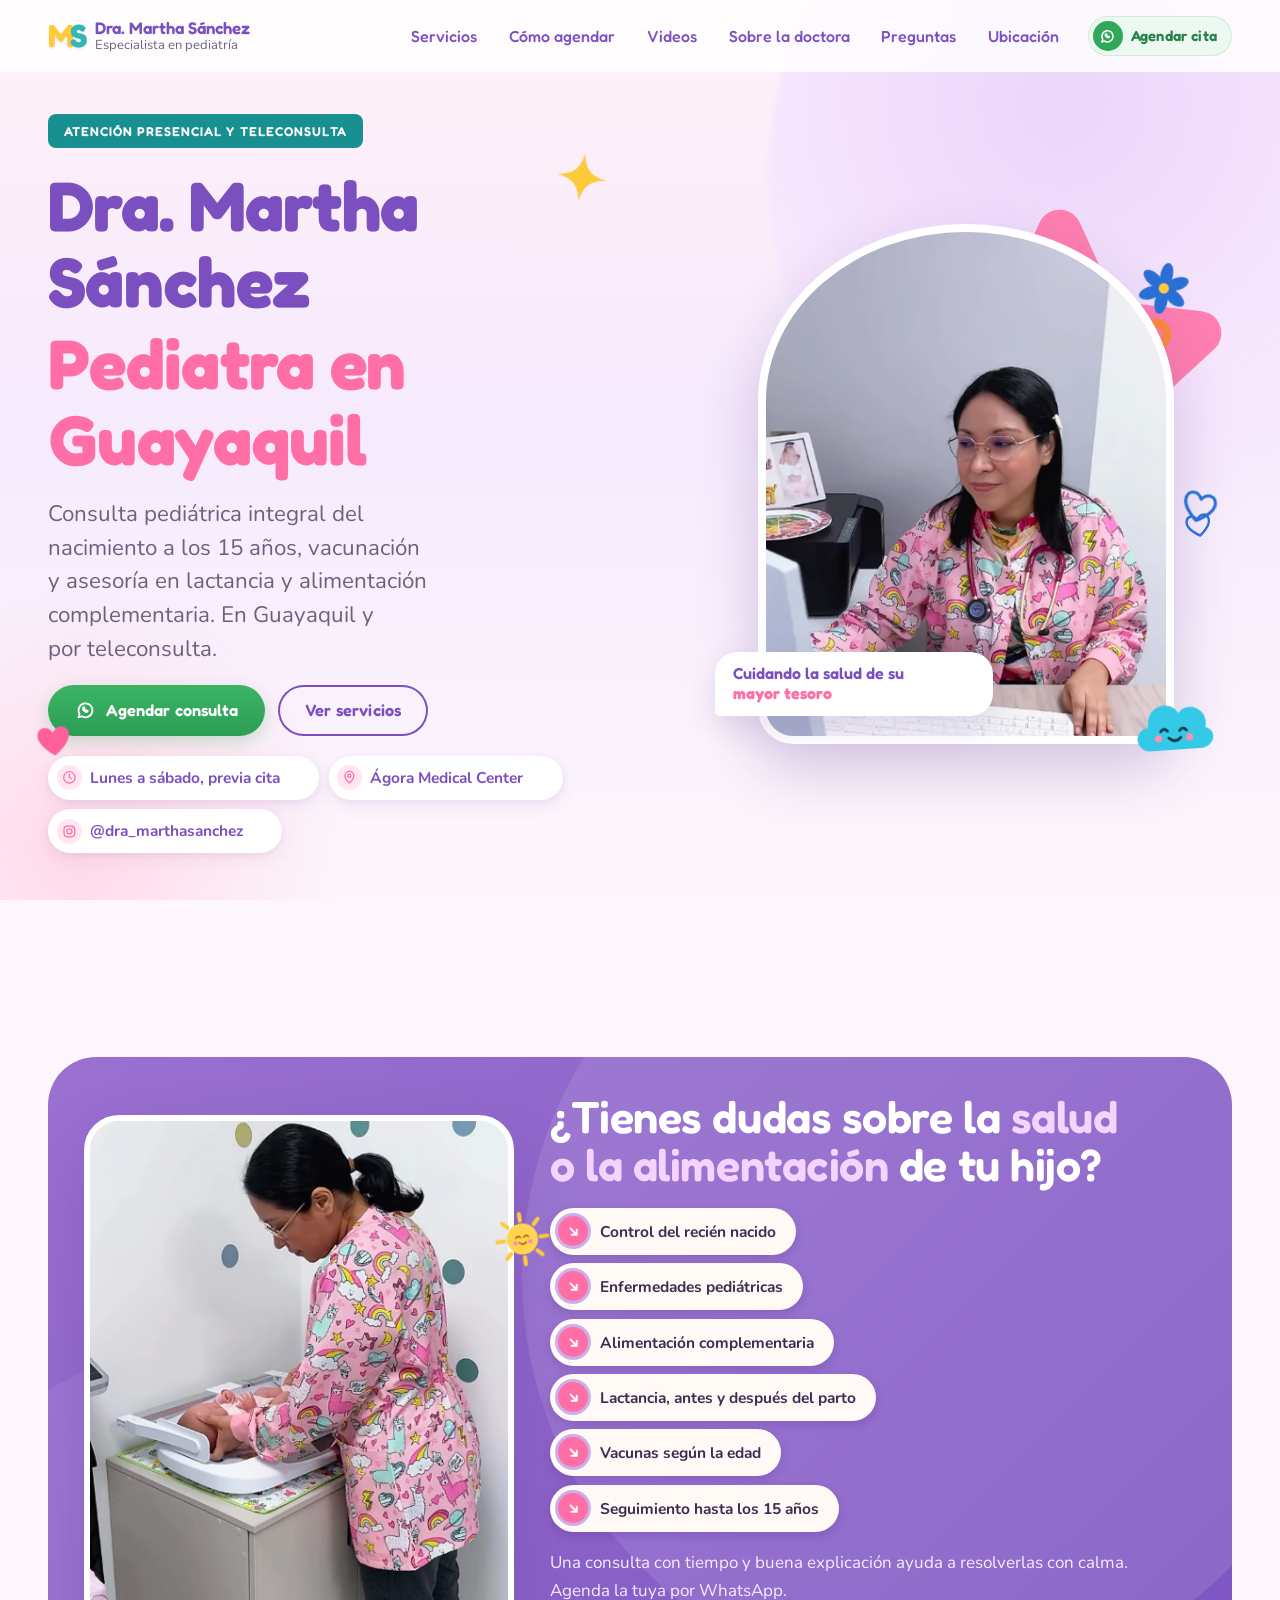
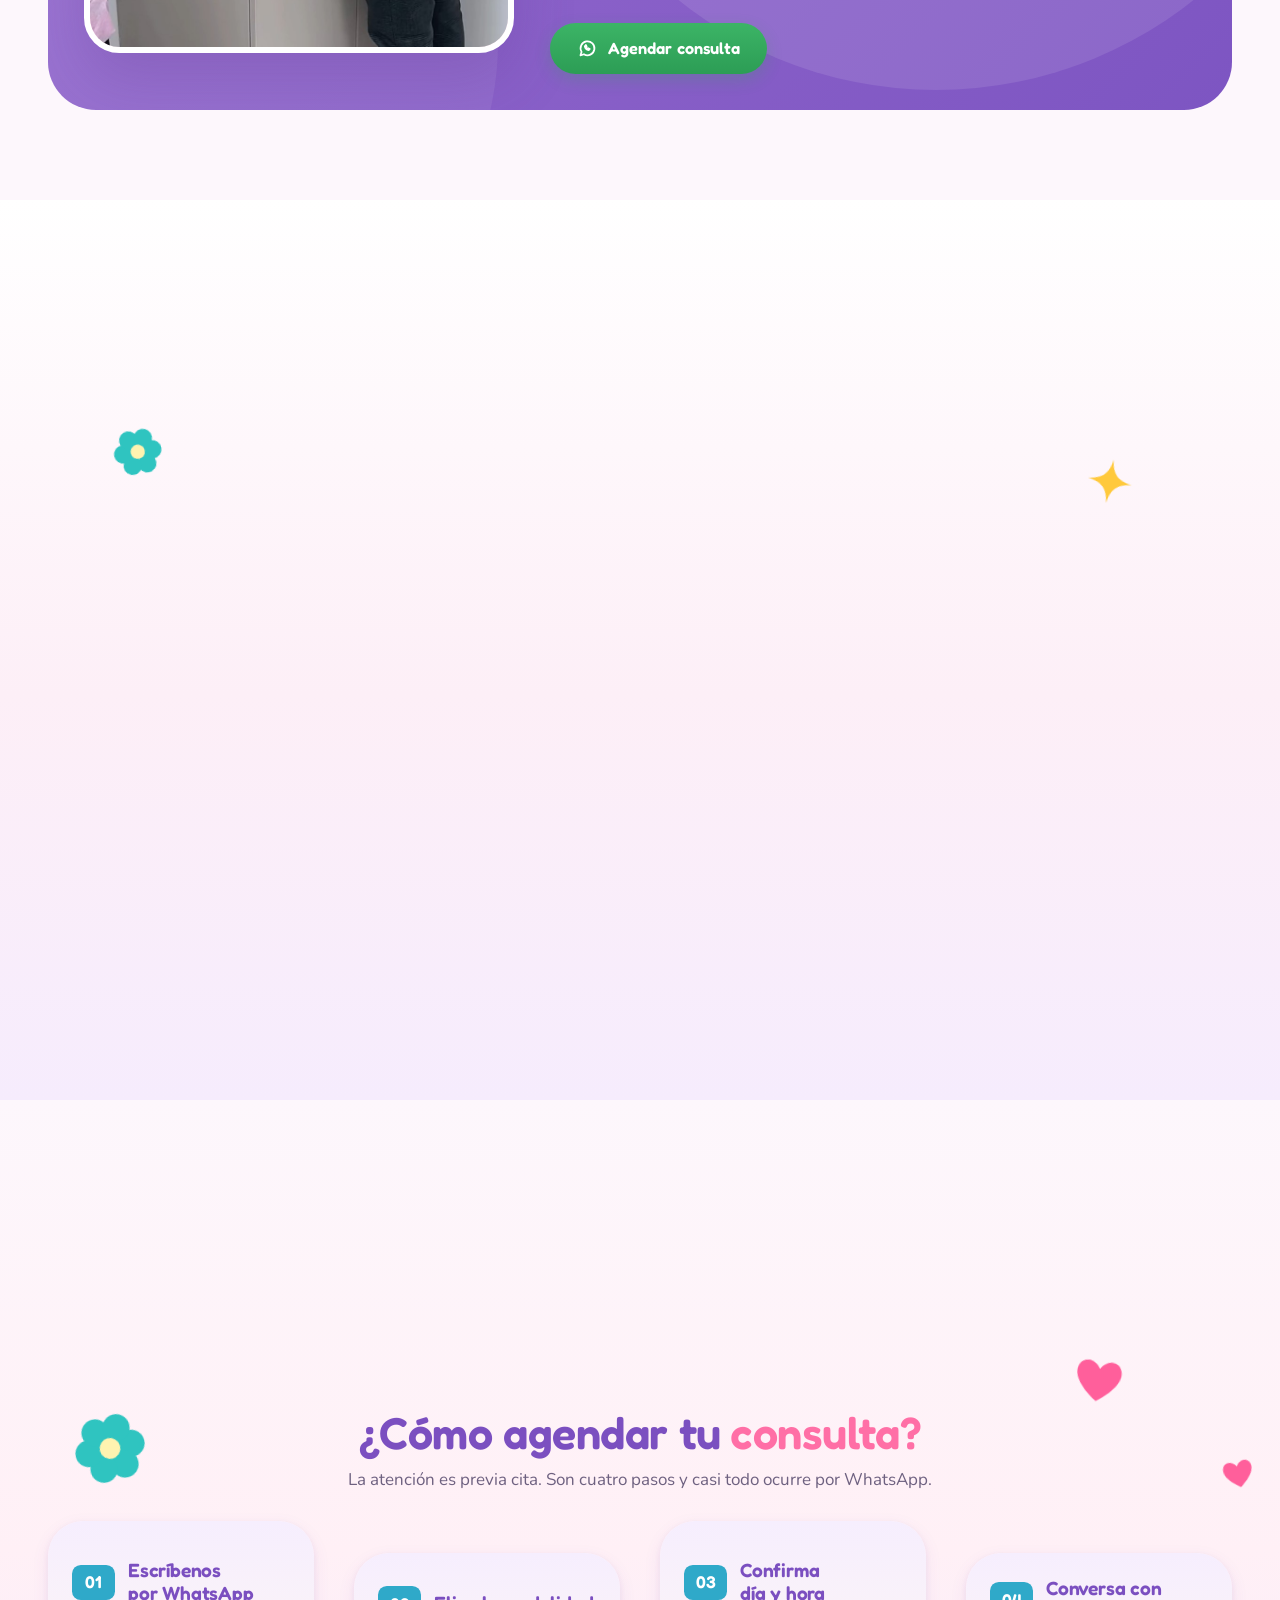
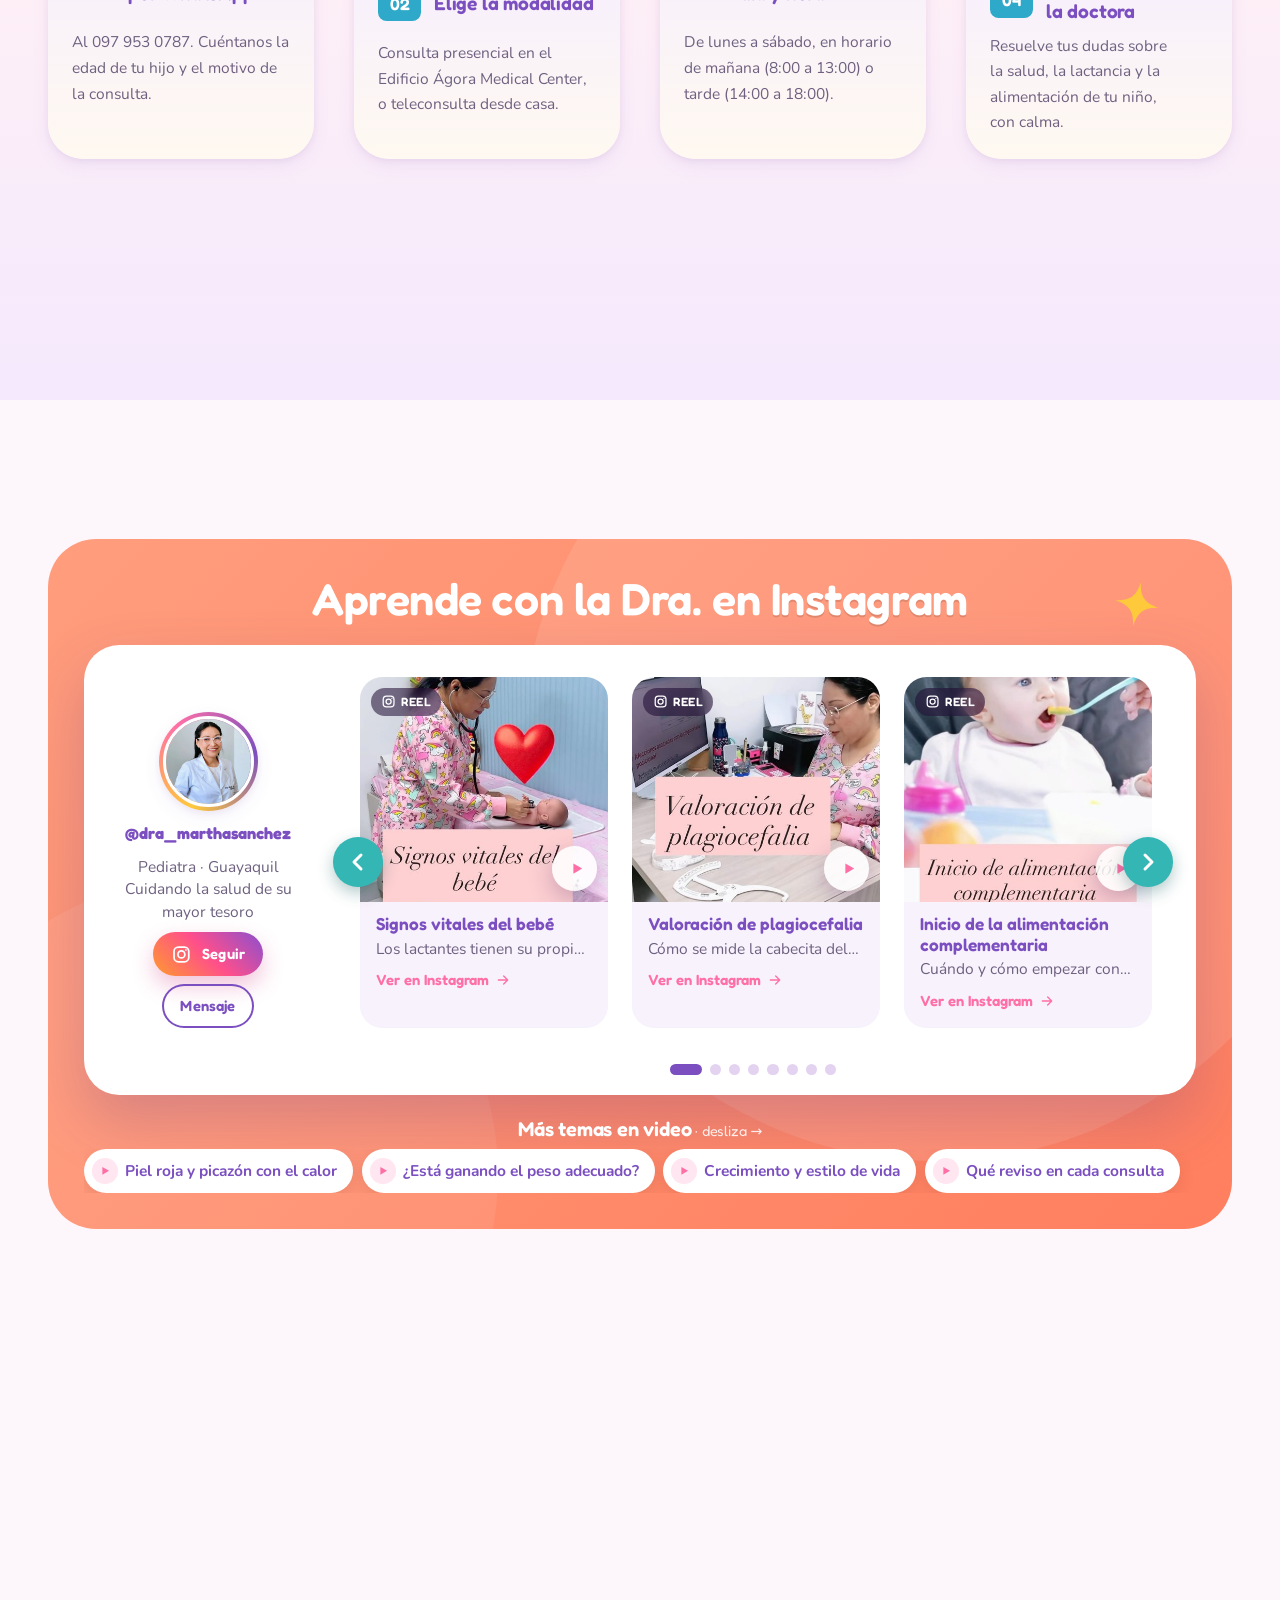
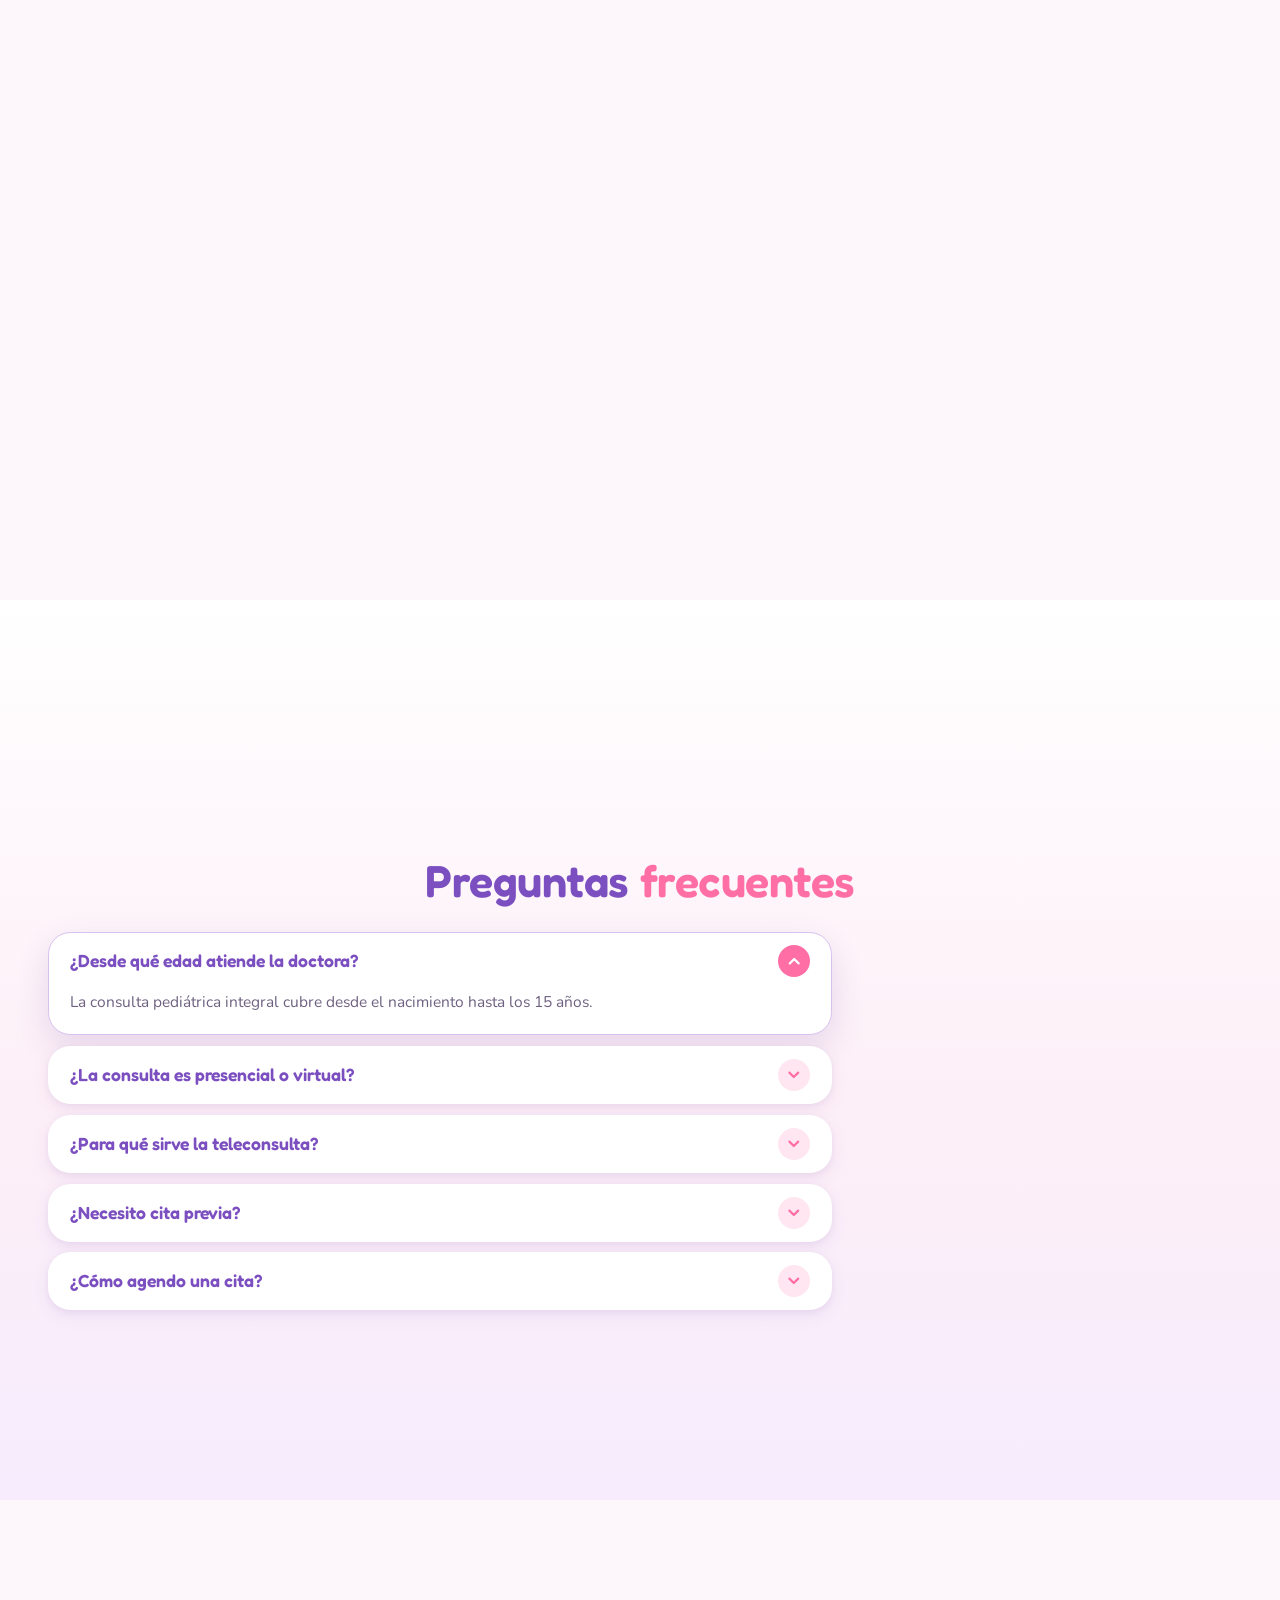
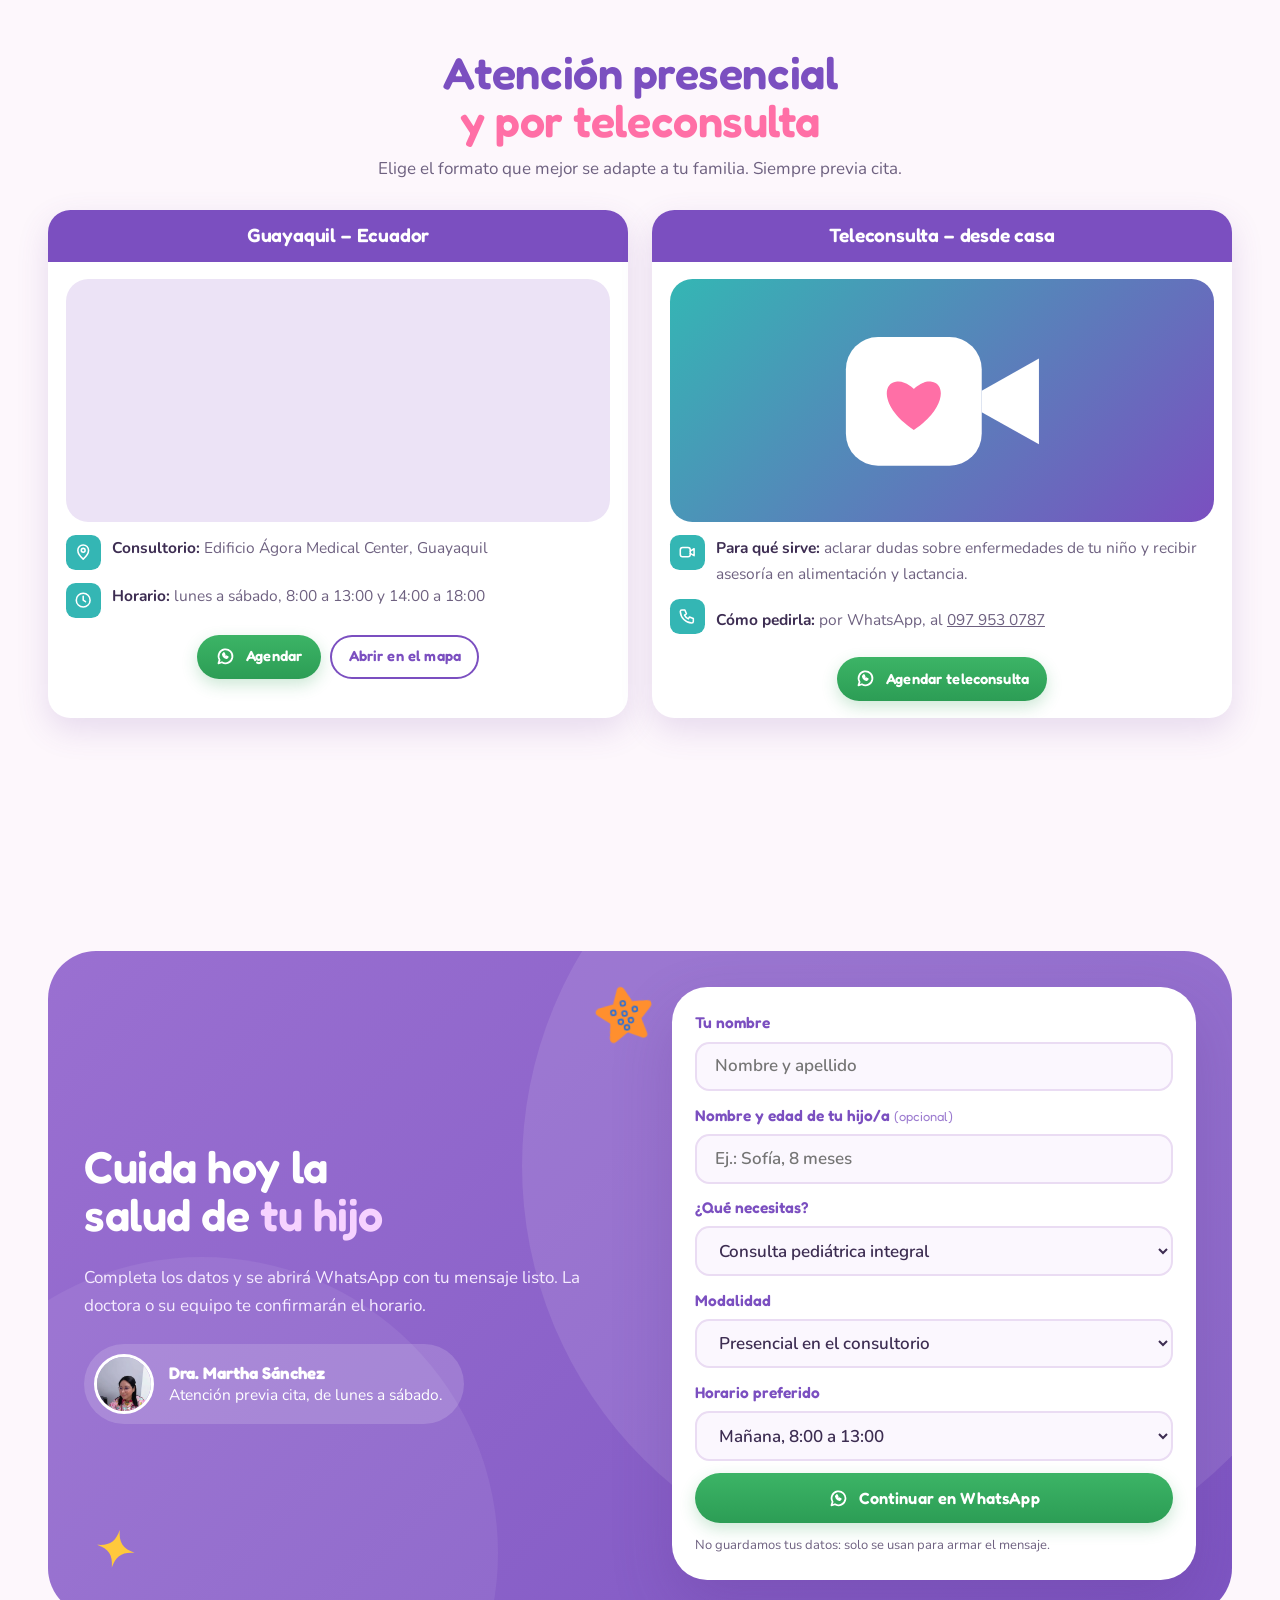
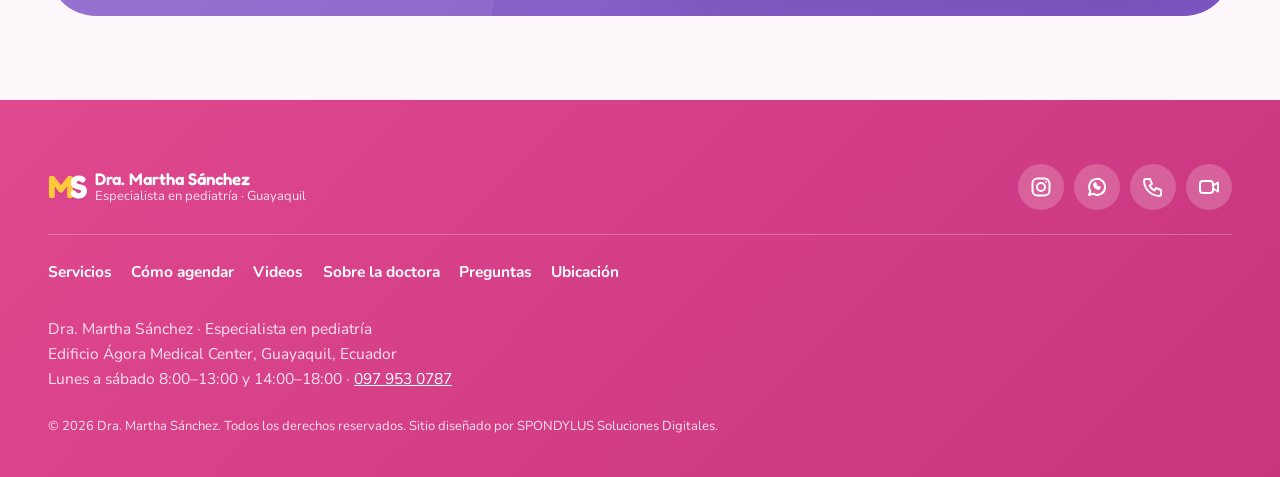
==== commit 75665e8c: "v5" ====
--- a/index.html
+++ b/index.html
@@ -578,7 +578,7 @@
               <div class="place__row"><span class="ico"><svg class="icon" aria-hidden="true"><use href="#i-pin"/></svg></span><p><strong>Consultorio:</strong> Edificio Ágora Medical Center, Guayaquil</p></div>
               <div class="place__row"><span class="ico"><svg class="icon" aria-hidden="true"><use href="#i-clock"/></svg></span><p><strong>Horario:</strong> lunes a sábado, 8:00 a 13:00 y 14:00 a 18:00</p></div>
               <div class="place__cta">
-                <a class="btn btn--cta btn--sm" href="https://wa.me/593979530787?text=Hola%2C%20Dra.%20Martha.%20Me%20gustar%C3%ADa%20agendar%20una%20consulta%20presencial%20en%20su%20consultorio%20del%20%C3%81gora%20Medical%20Center.%20%C2%BFPodr%C3%ADa%20indicarme%20los%20horarios%20disponibles%2C%20por%20favor%3F" target="_blank" rel="noopener"><svg class="icon" aria-hidden="true"><use href="#i-chat"/></svg>Agendar</a>
+                <a class="btn btn--cta btn--sm" href="https://wa.me/593979530787?text=Hola%2C%20Dra.%20Martha.%20Me%20gustar%C3%ADa%20agendar%20una%20consulta%20presencial%20en%20su%20consultorio%2C%20en%20%C3%81gora%20Medical%20Center.%20%C2%BFPodr%C3%ADa%20indicarme%20los%20horarios%20disponibles%2C%20por%20favor%3F" target="_blank" rel="noopener"><svg class="icon" aria-hidden="true"><use href="#i-chat"/></svg>Agendar</a>
                 <a class="btn btn--outline btn--sm" href="https://www.google.com/maps/search/?api=1&amp;query=Edificio%20%C3%81gora%20Medical%20Center%20Guayaquil%20Ecuador" target="_blank" rel="noopener">Abrir en el mapa</a>
               </div>
             </div>
@@ -625,7 +625,7 @@
                   <option value="una teleconsulta">Teleconsulta</option>
                 </select></div>
               <div class="field"><label for="f-modalidad">Modalidad</label>
-                <select id="f-modalidad" name="modalidad"><option value="la atención presencial en su consultorio del Ágora Medical Center">Presencial en el consultorio</option><option value="la atención virtual (teleconsulta)">Teleconsulta</option></select></div>
+                <select id="f-modalidad" name="modalidad"><option value="la atención presencial (consultorio en Ágora Medical Center)">Presencial en el consultorio</option><option value="la atención virtual (teleconsulta)">Teleconsulta</option></select></div>
               <div class="field"><label for="f-horario">Horario preferido</label>
                 <select id="f-horario" name="horario"><option value="el horario de la mañana (8:00 a 13:00)">Mañana, 8:00 a 13:00</option><option value="el horario de la tarde (14:00 a 18:00)">Tarde, 14:00 a 18:00</option></select></div>
               <button class="btn btn--cta" type="submit"><svg class="icon" aria-hidden="true"><use href="#i-chat"/></svg>Continuar en WhatsApp</button>
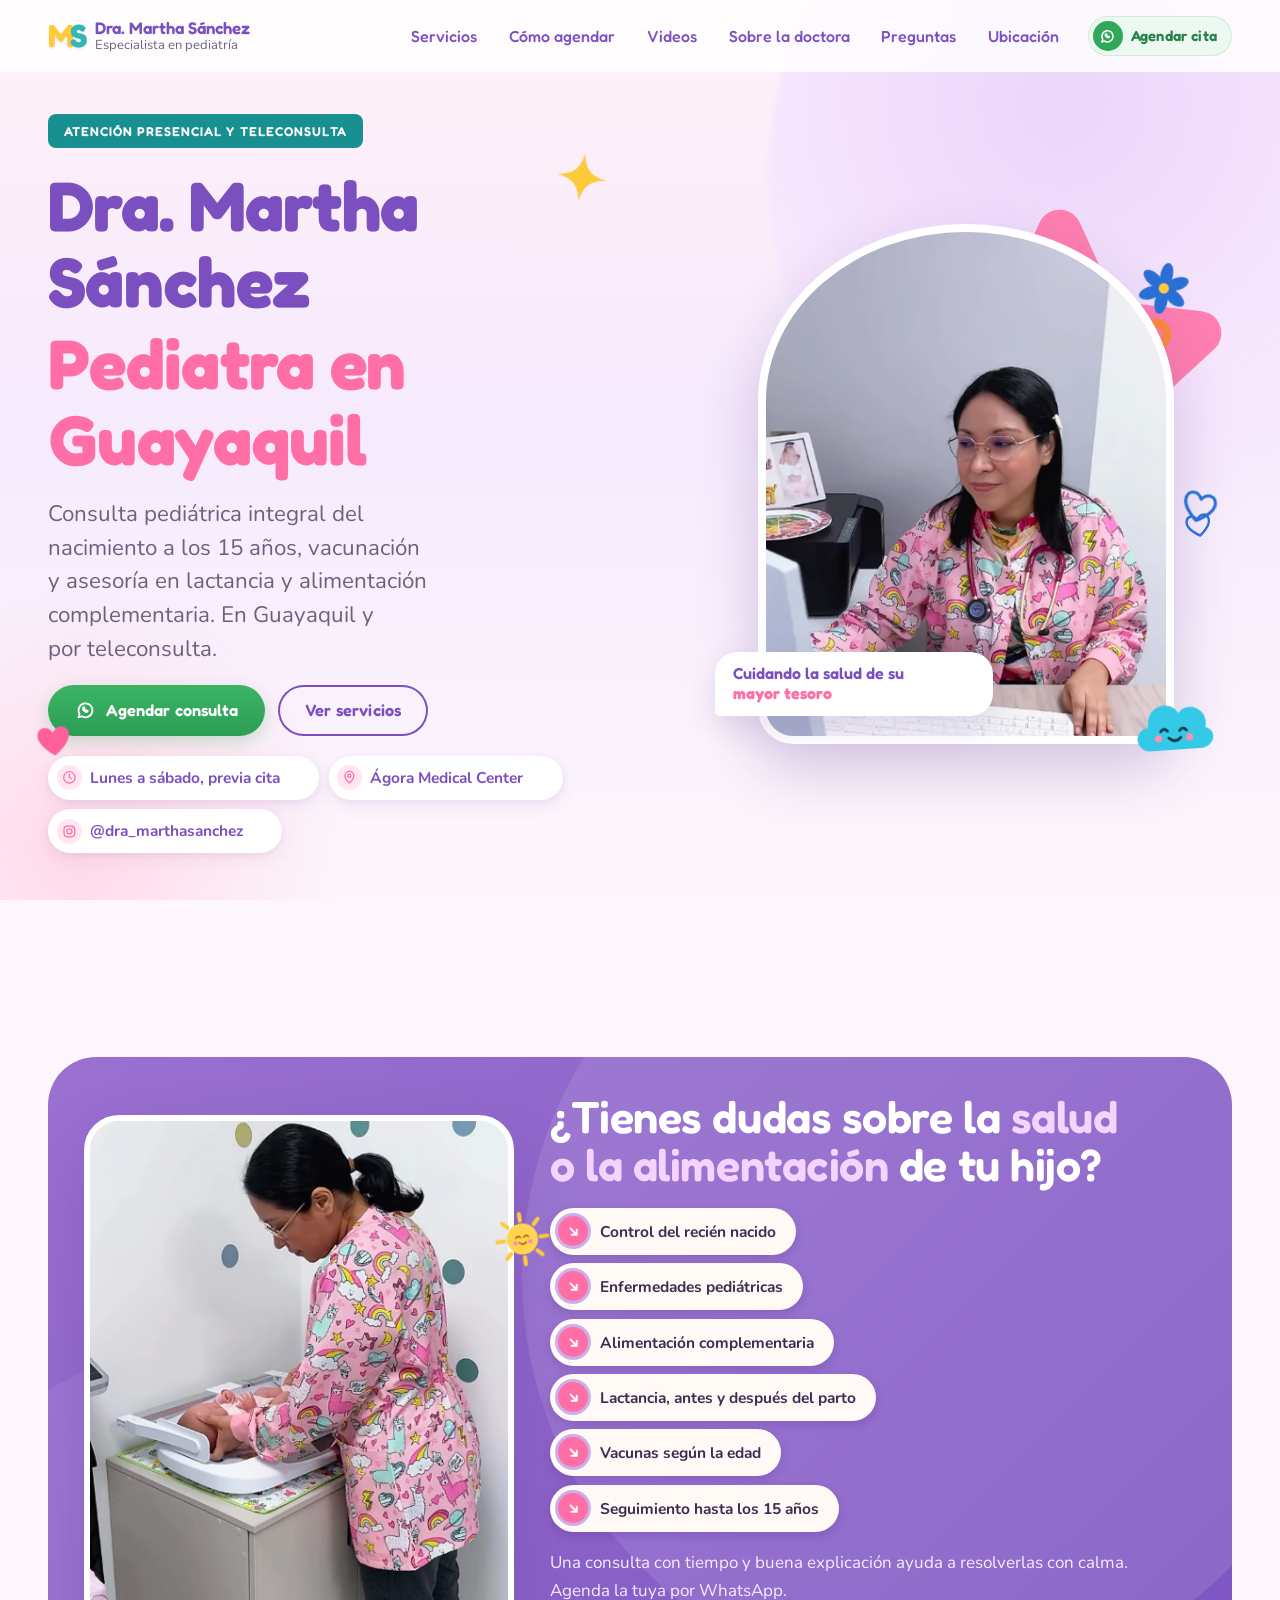
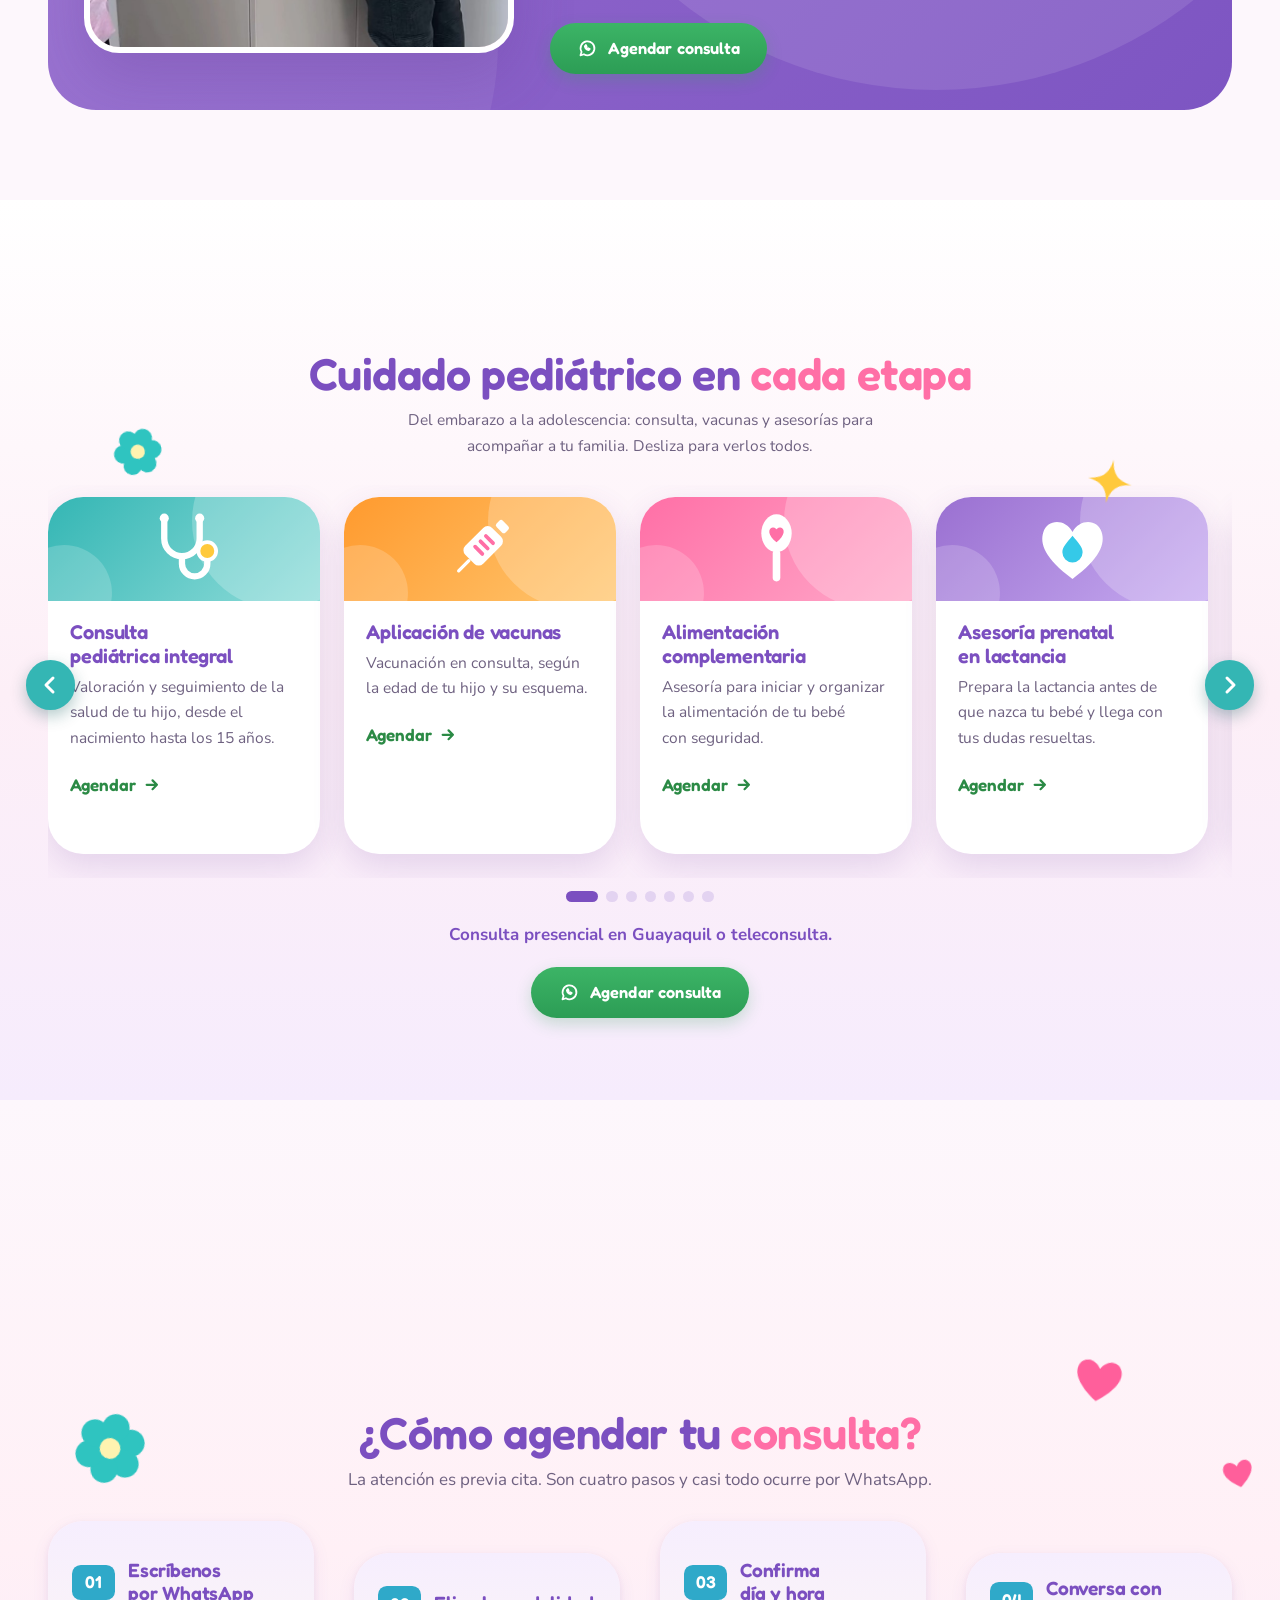
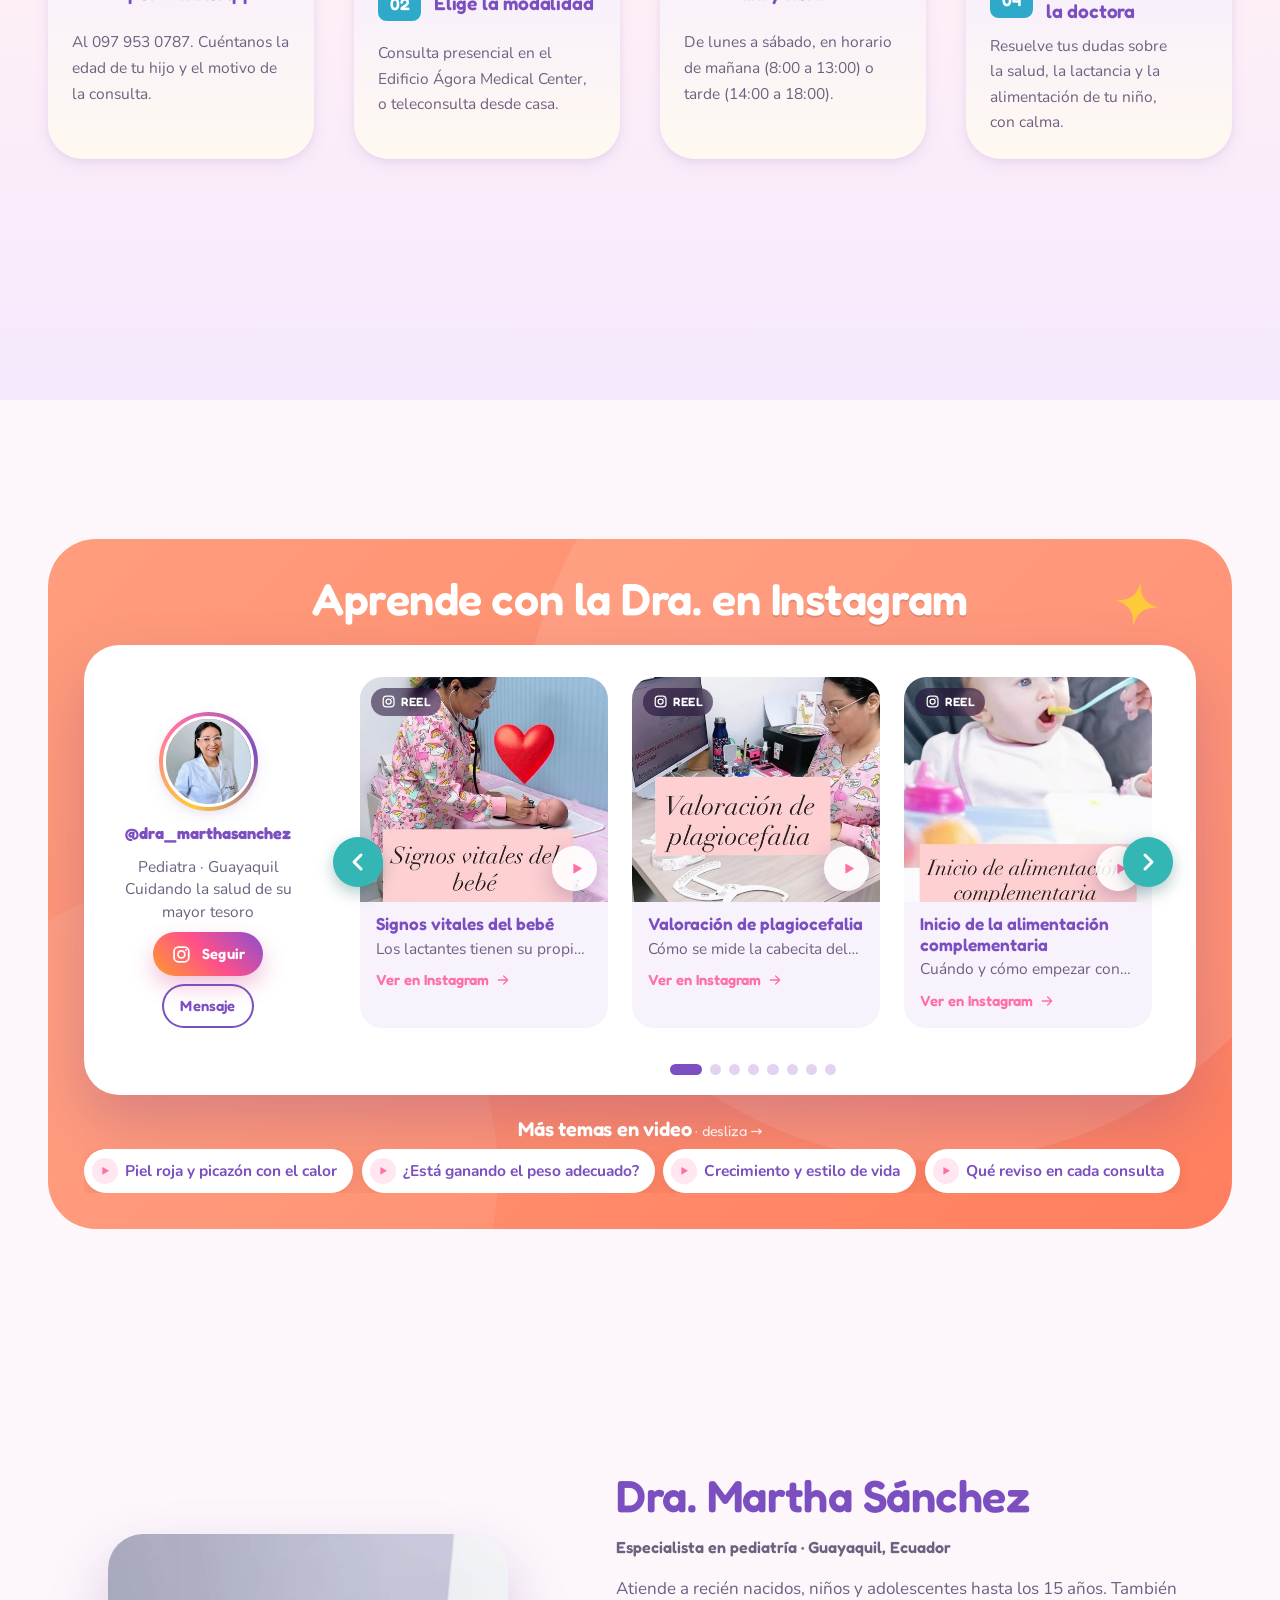
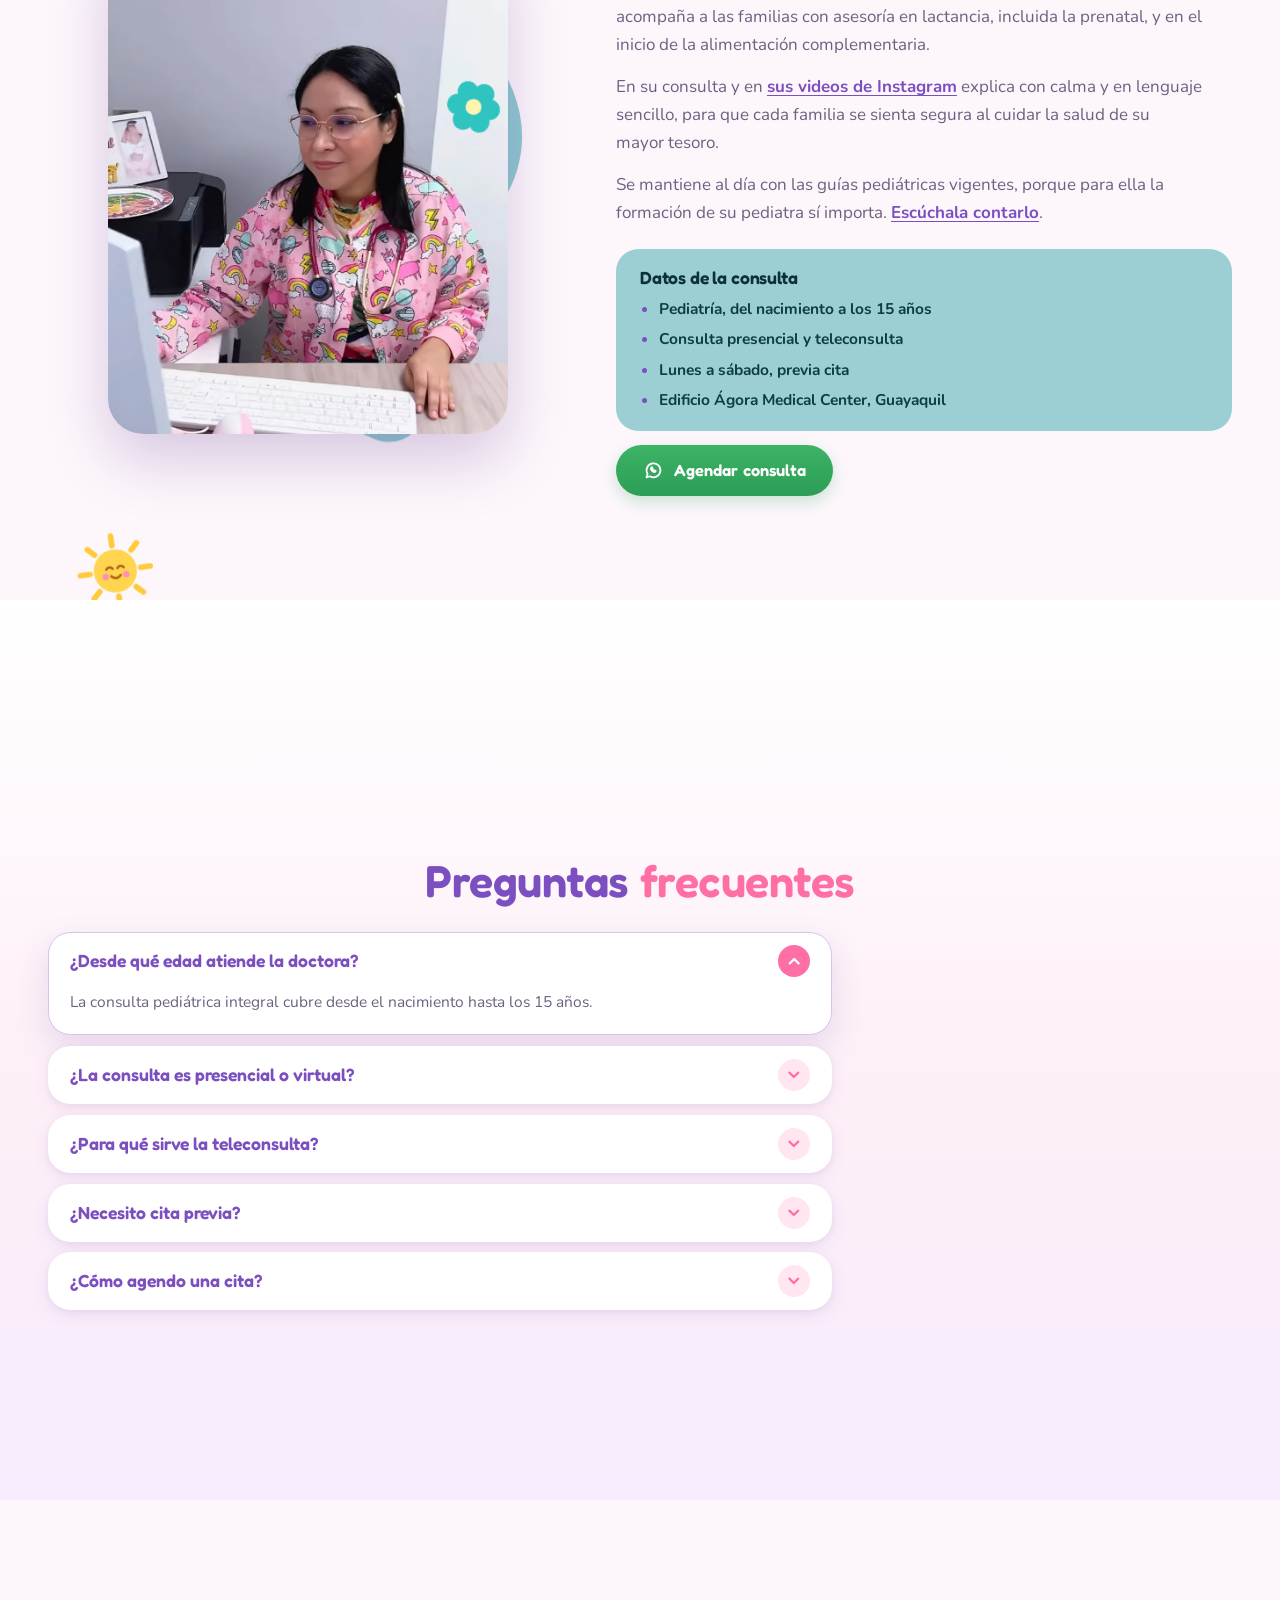
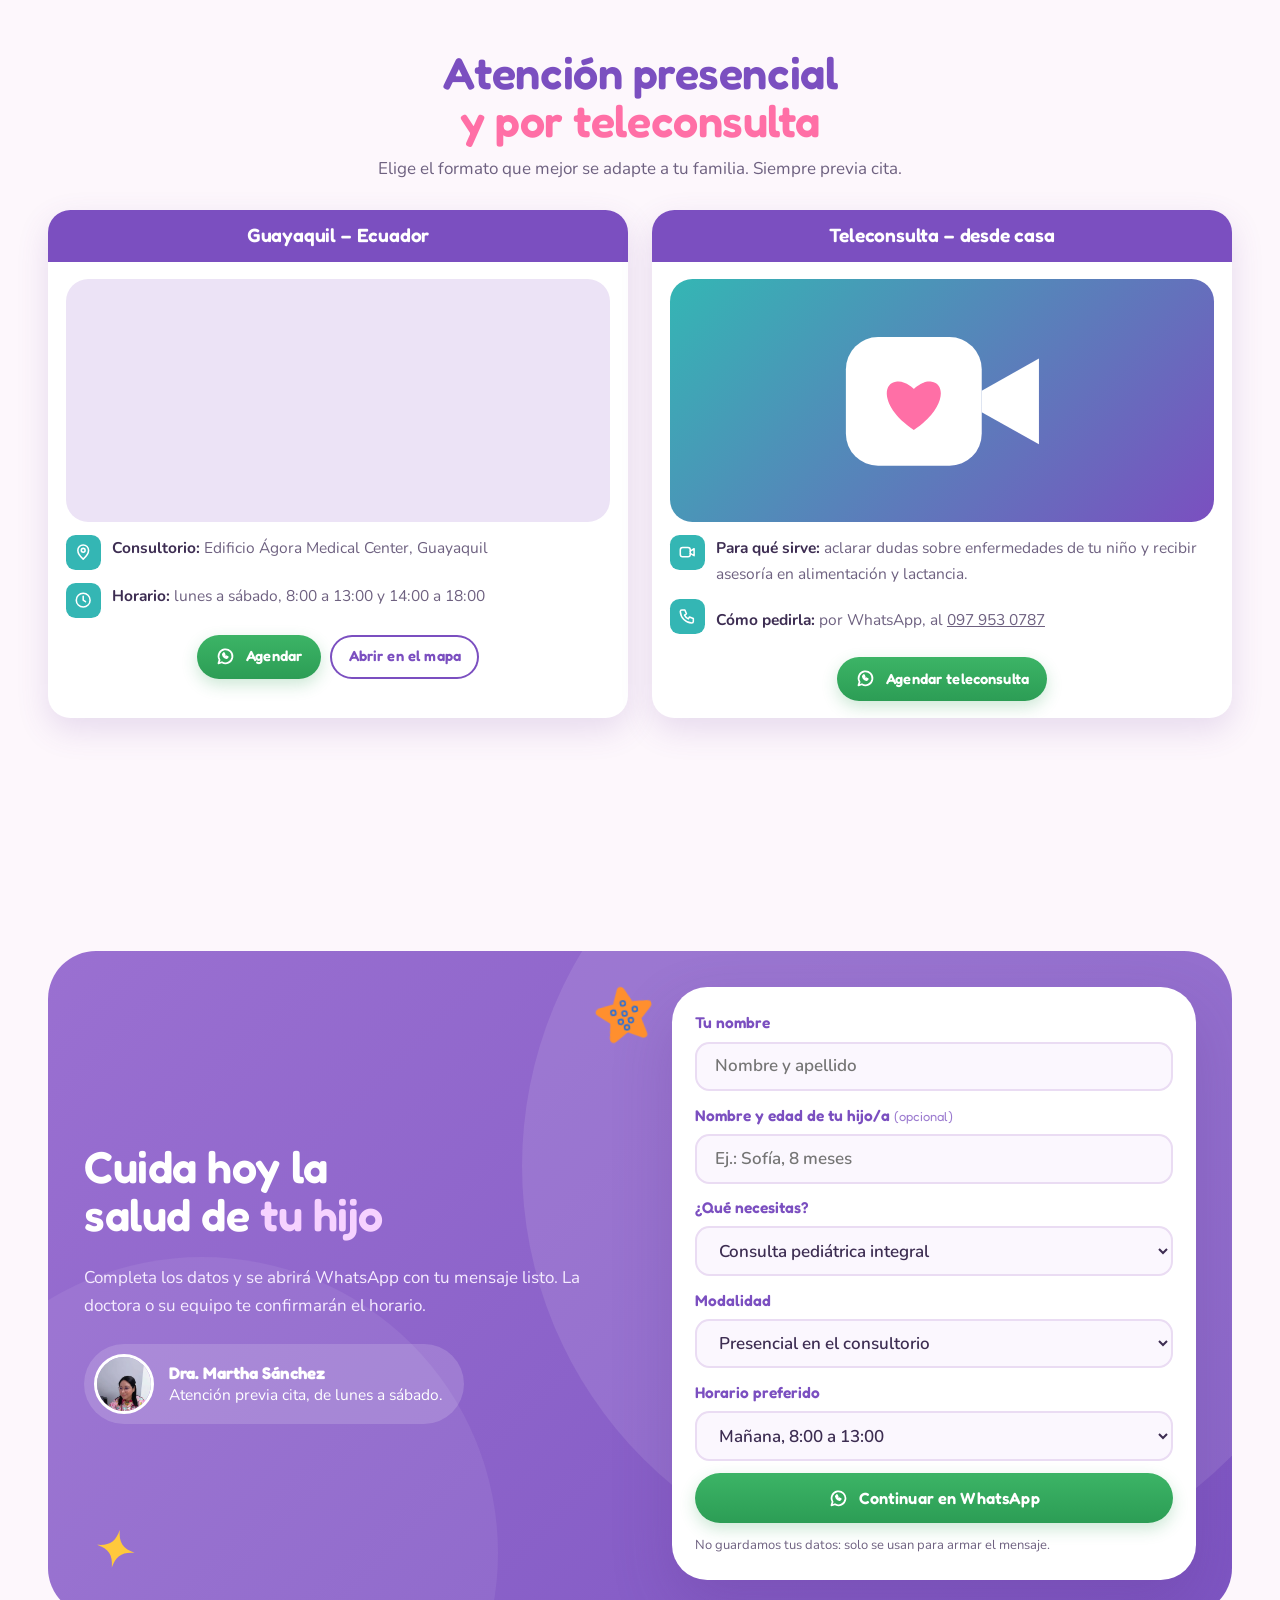
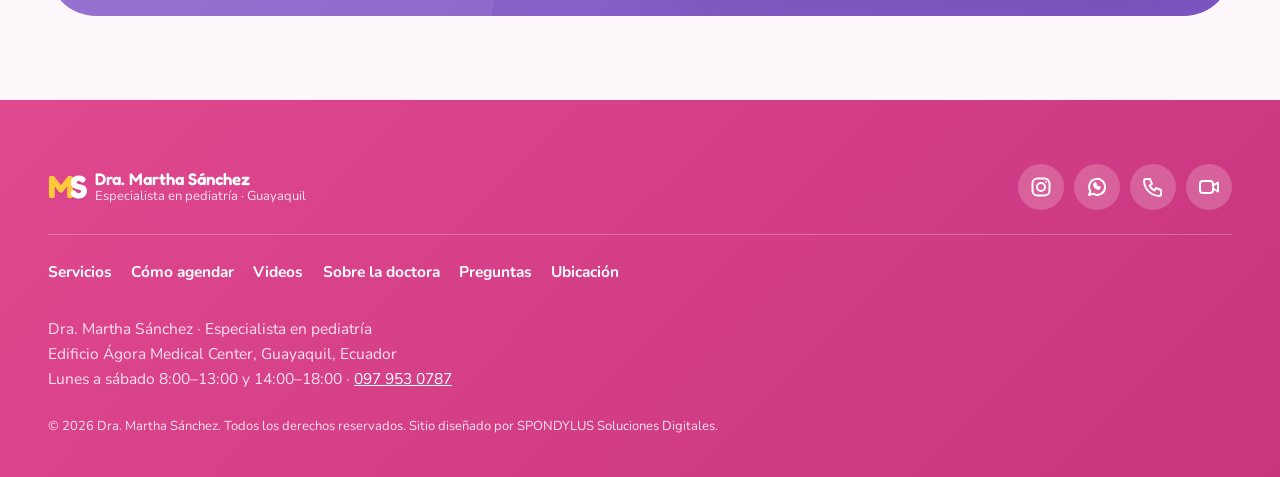
==== commit 16669e9b: "v5.2" ====
--- a/index.html
+++ b/index.html
@@ -51,7 +51,7 @@
   <link rel="stylesheet" href="./css/motion.css">
   <link rel="stylesheet" href="./css/responsive.css">
   <link rel="stylesheet" href="./css/viewport.css">
-  <script type="module" src="./js/main.js"></script>
+  <script type="module" src="./js/main.js?v=5.3"></script>
 
   <script type="application/ld+json">
 {
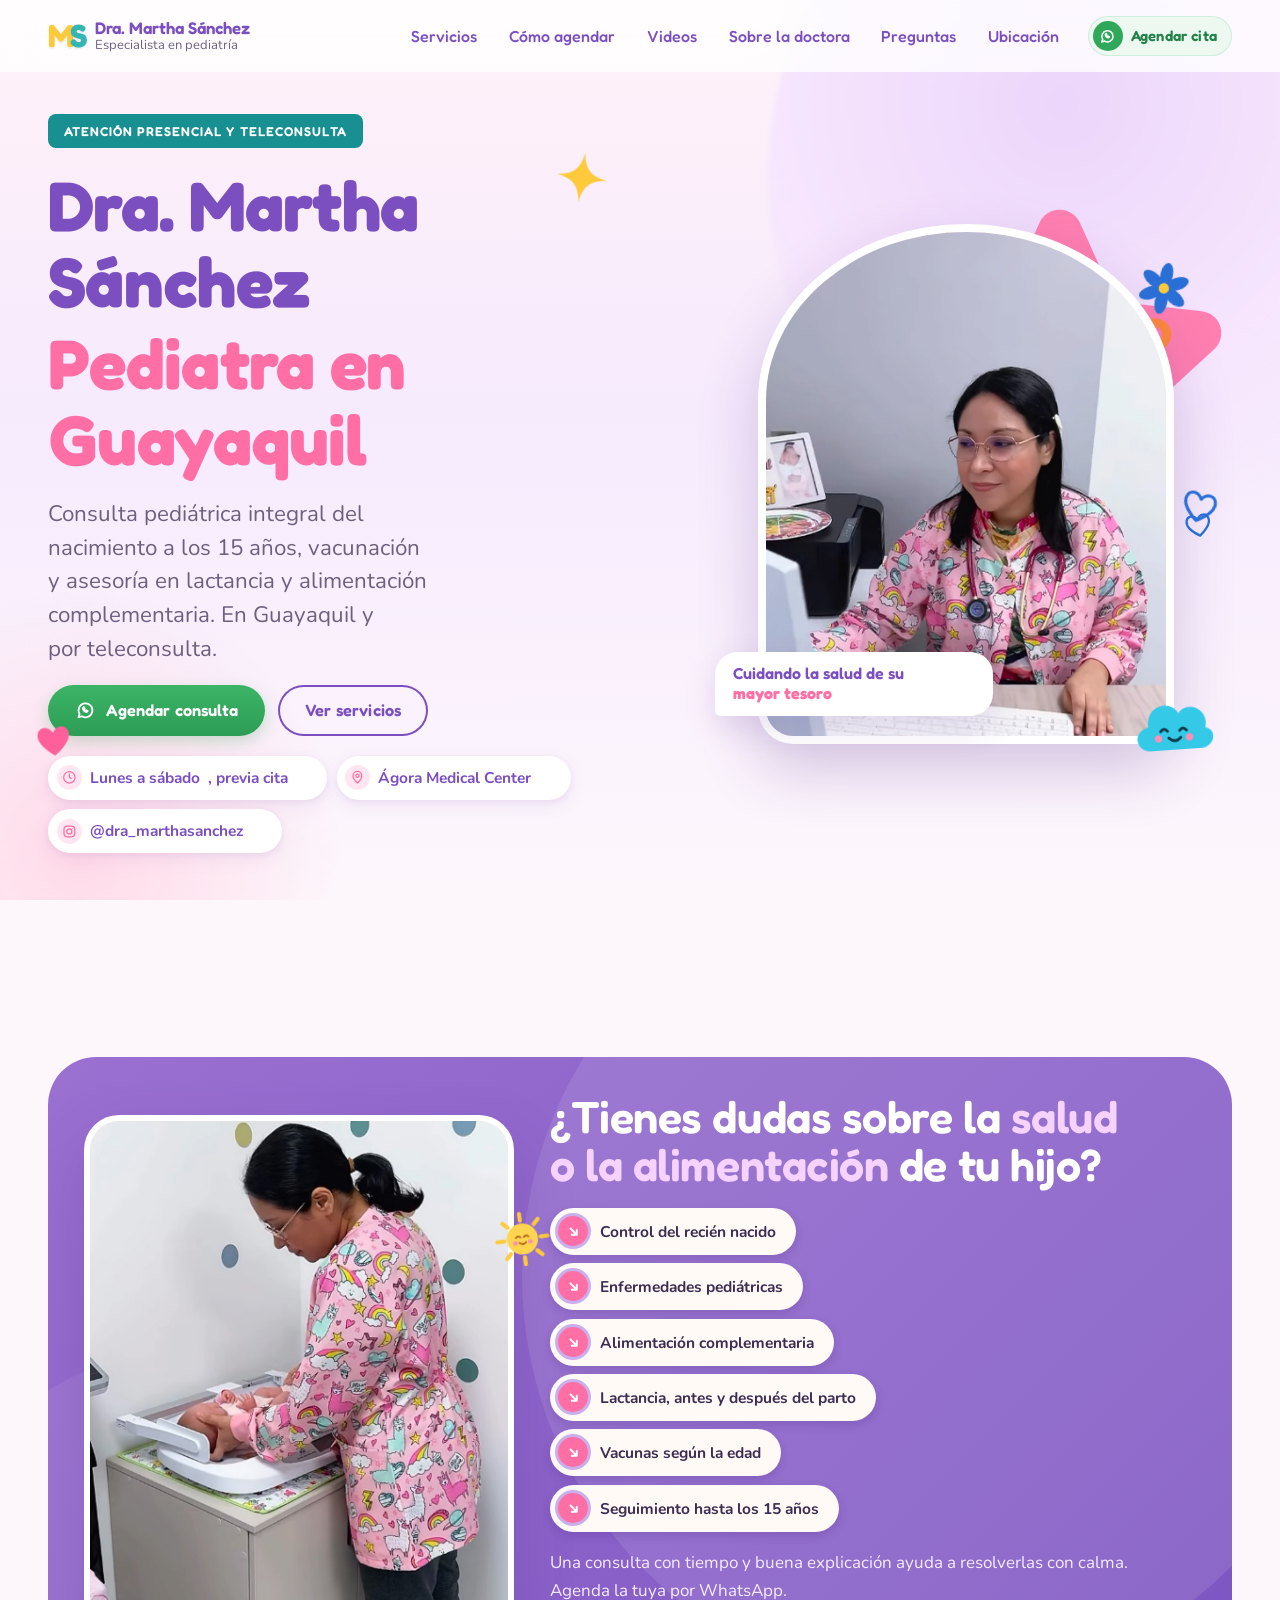
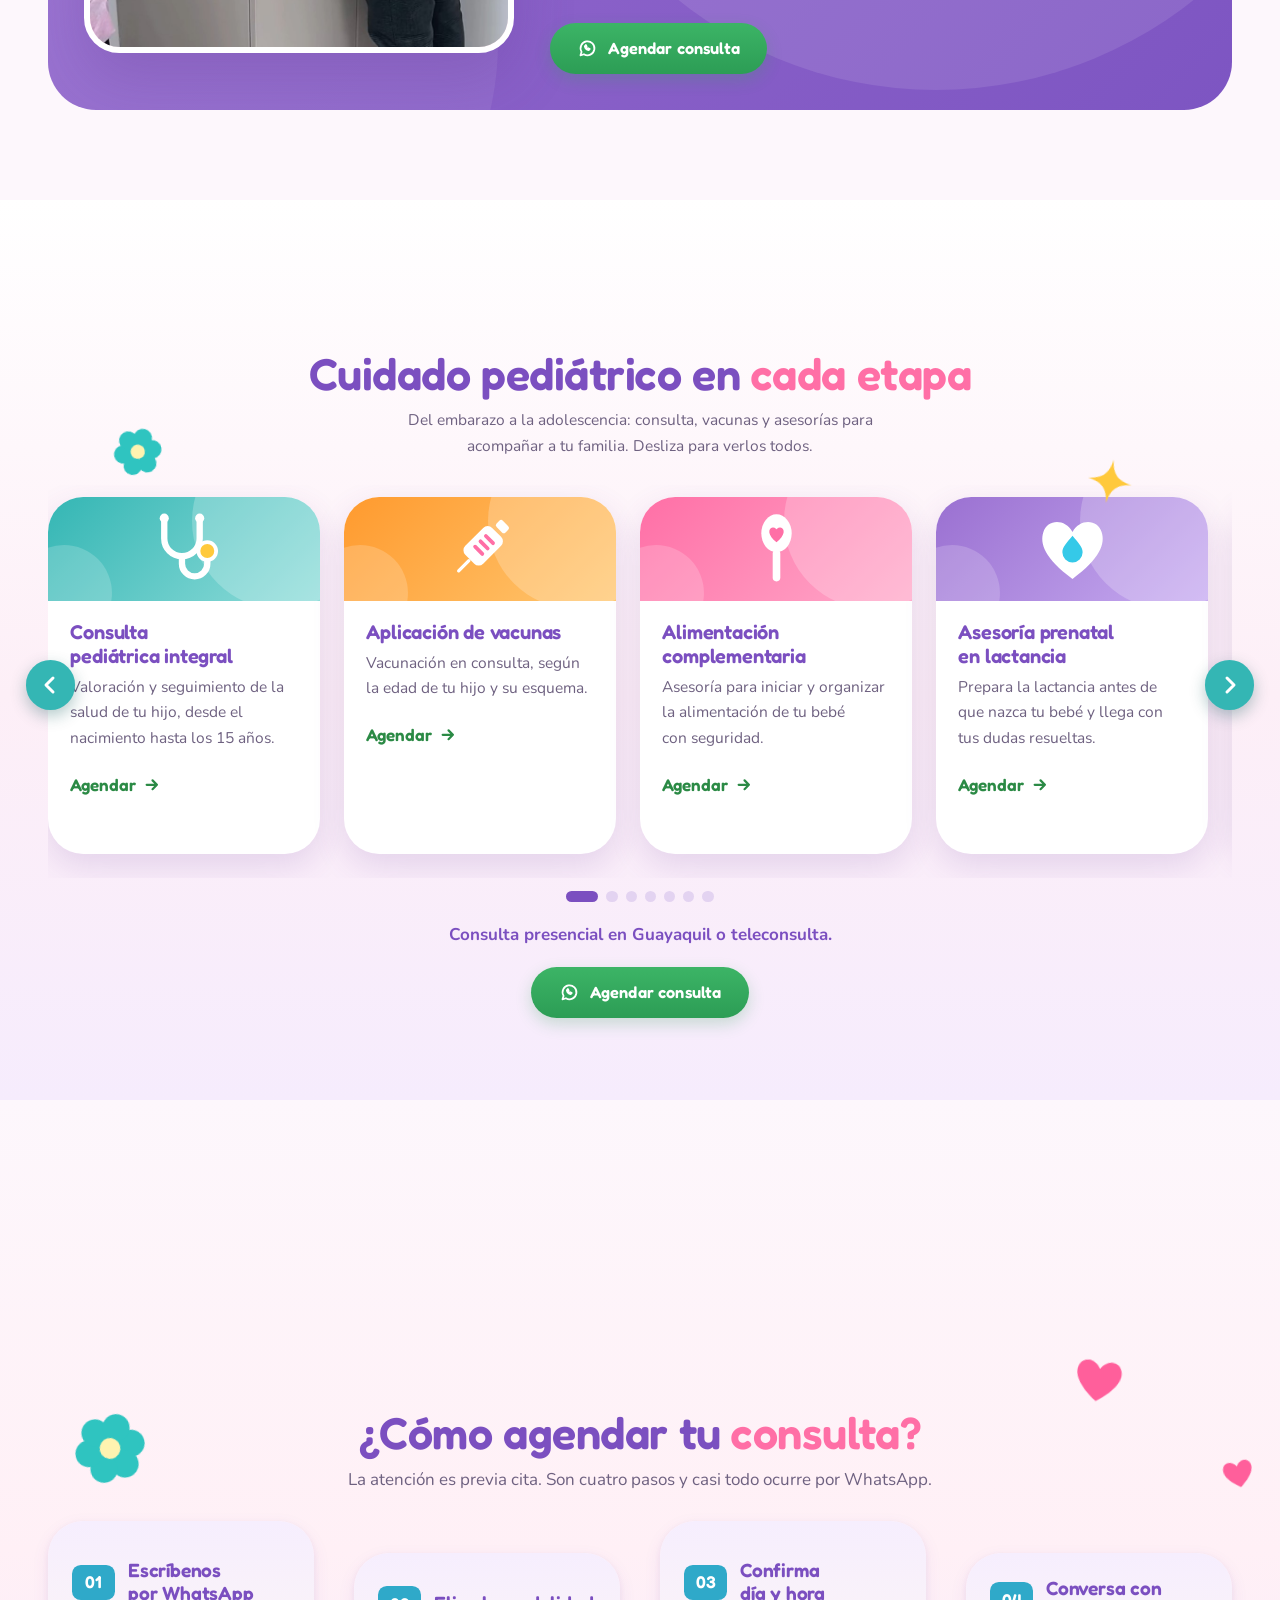
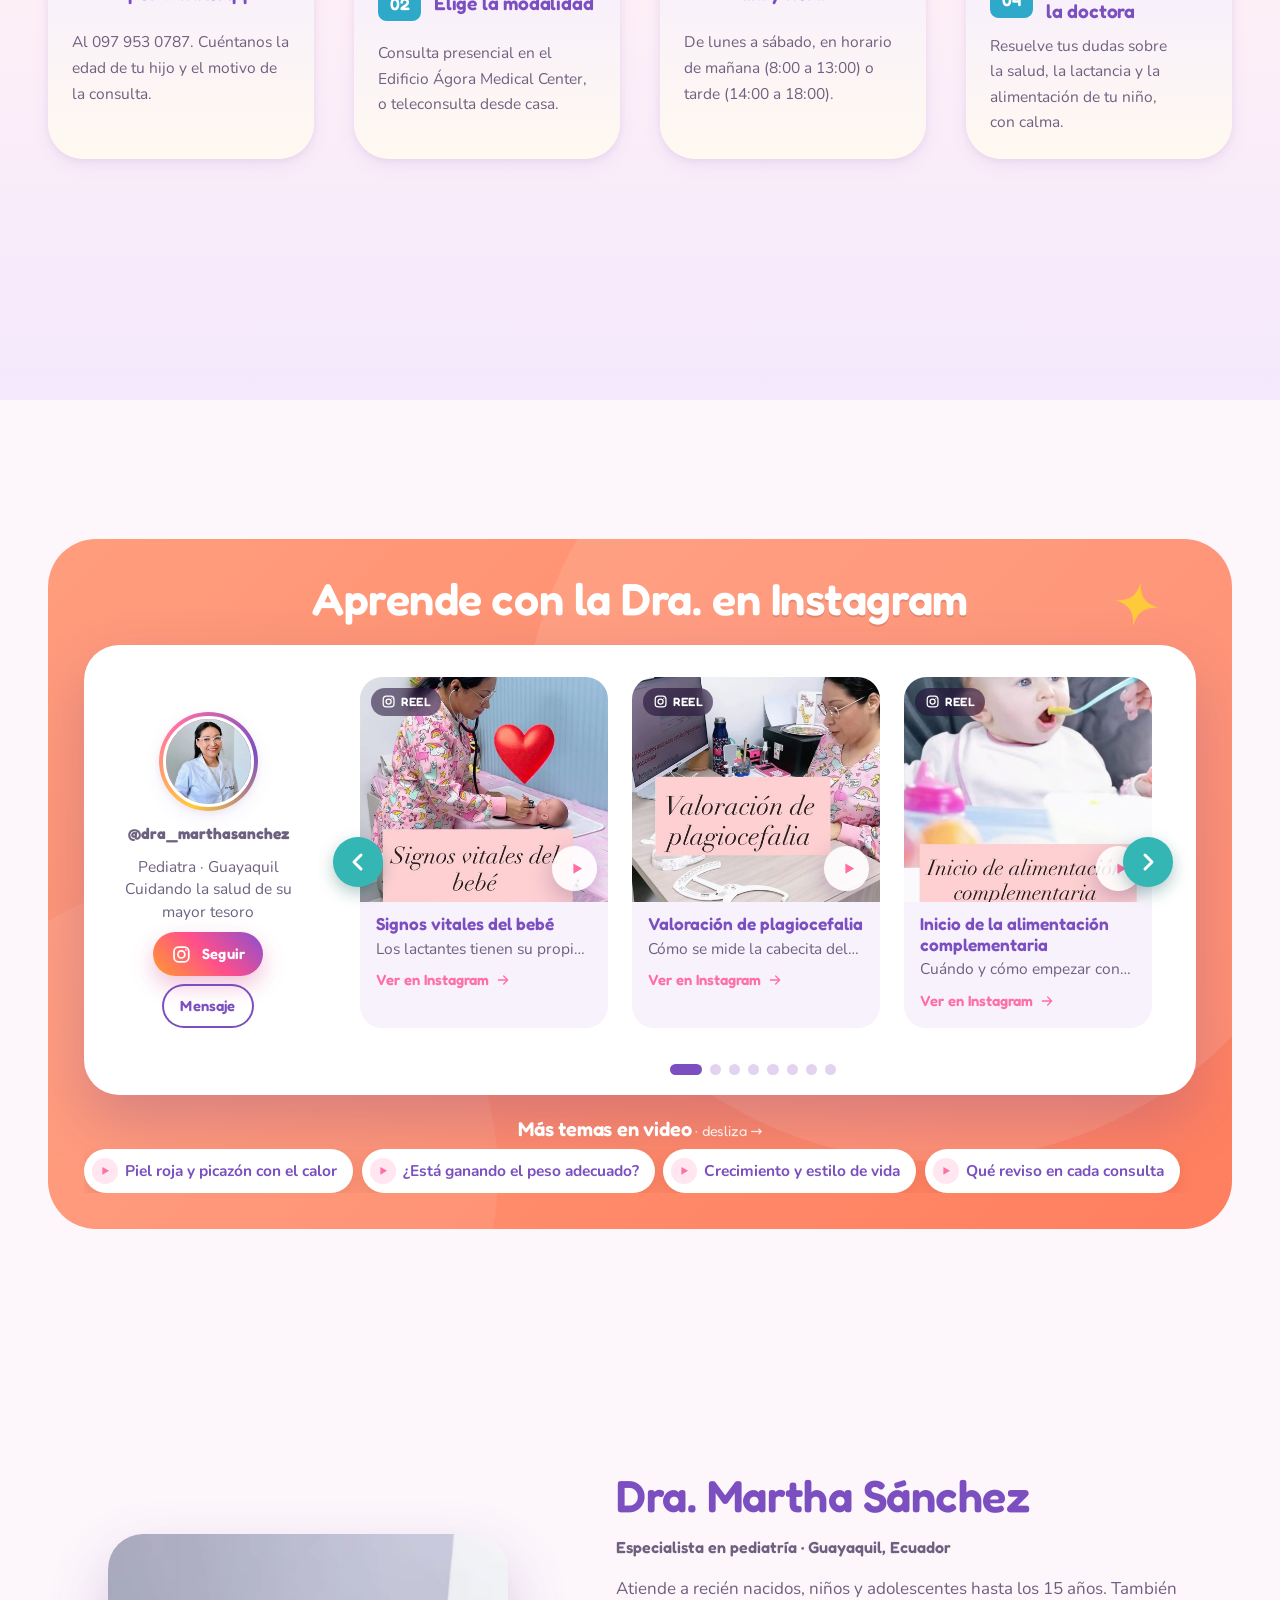
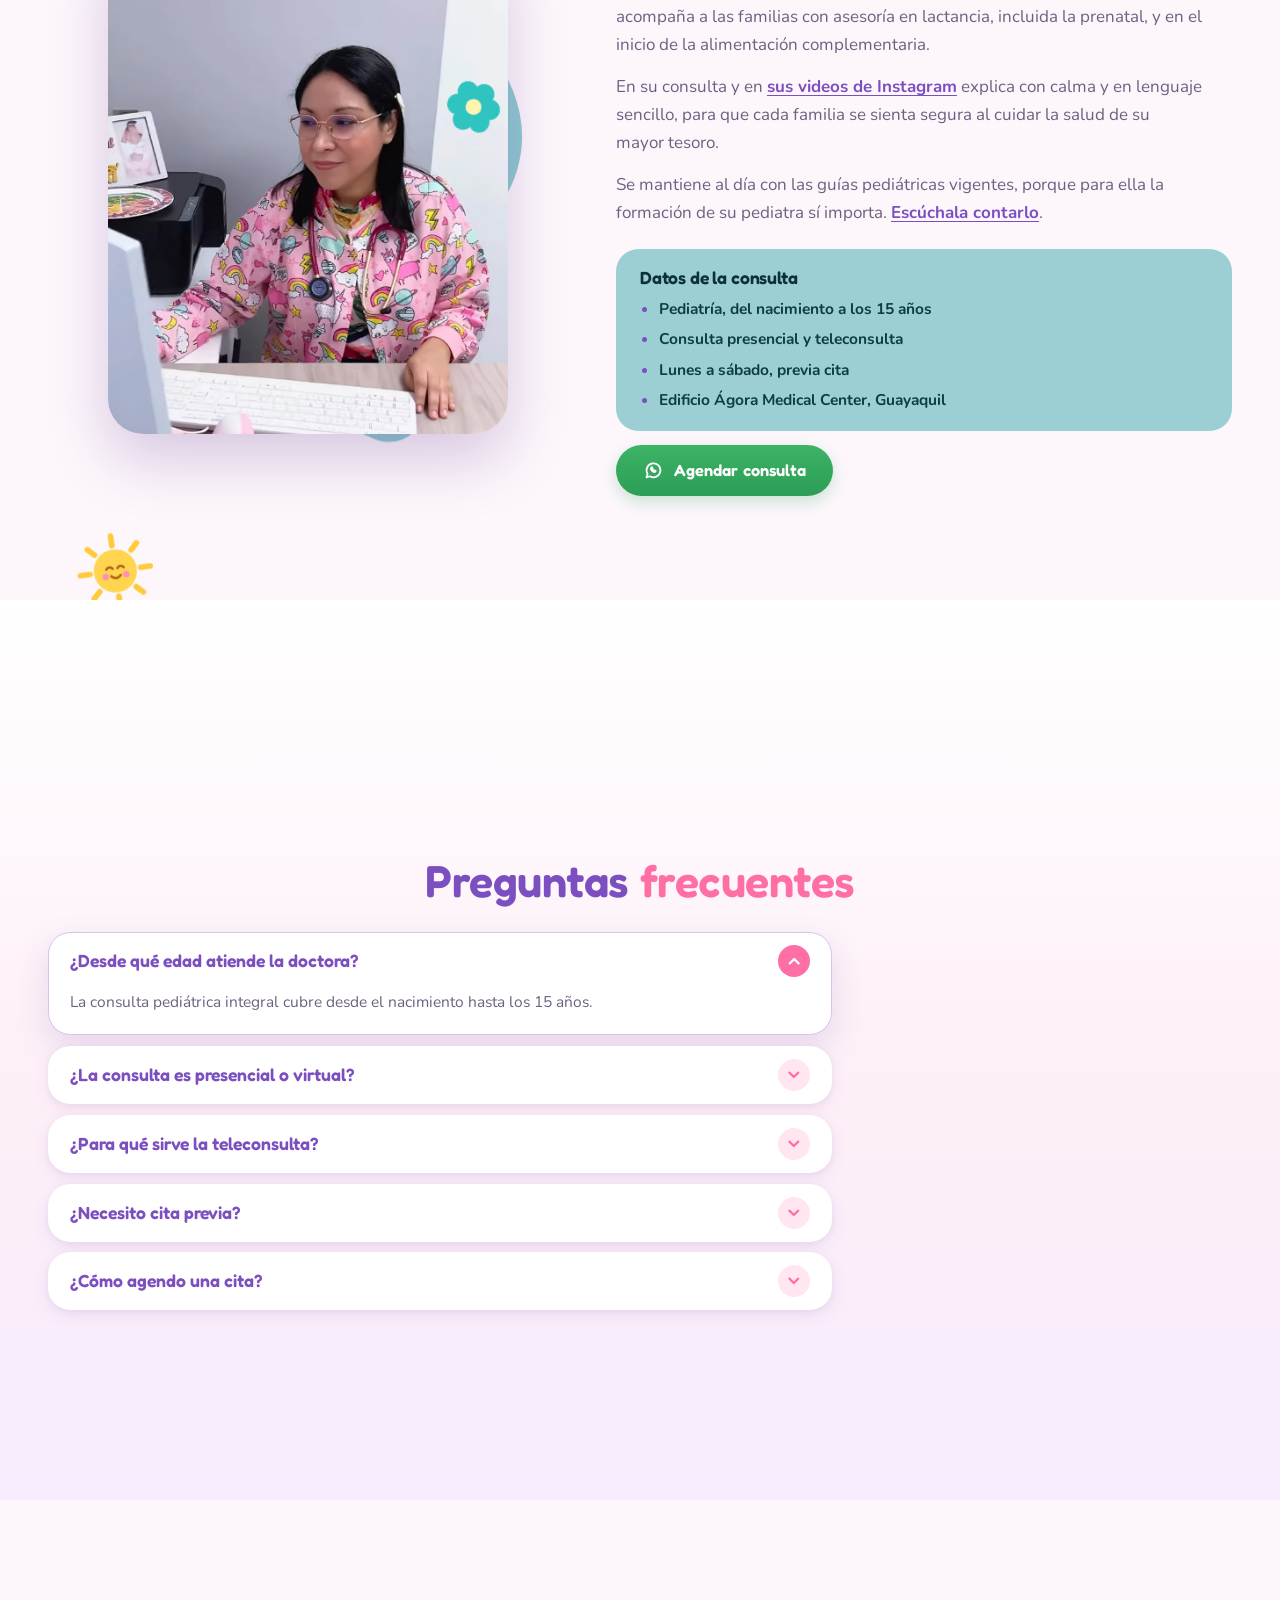
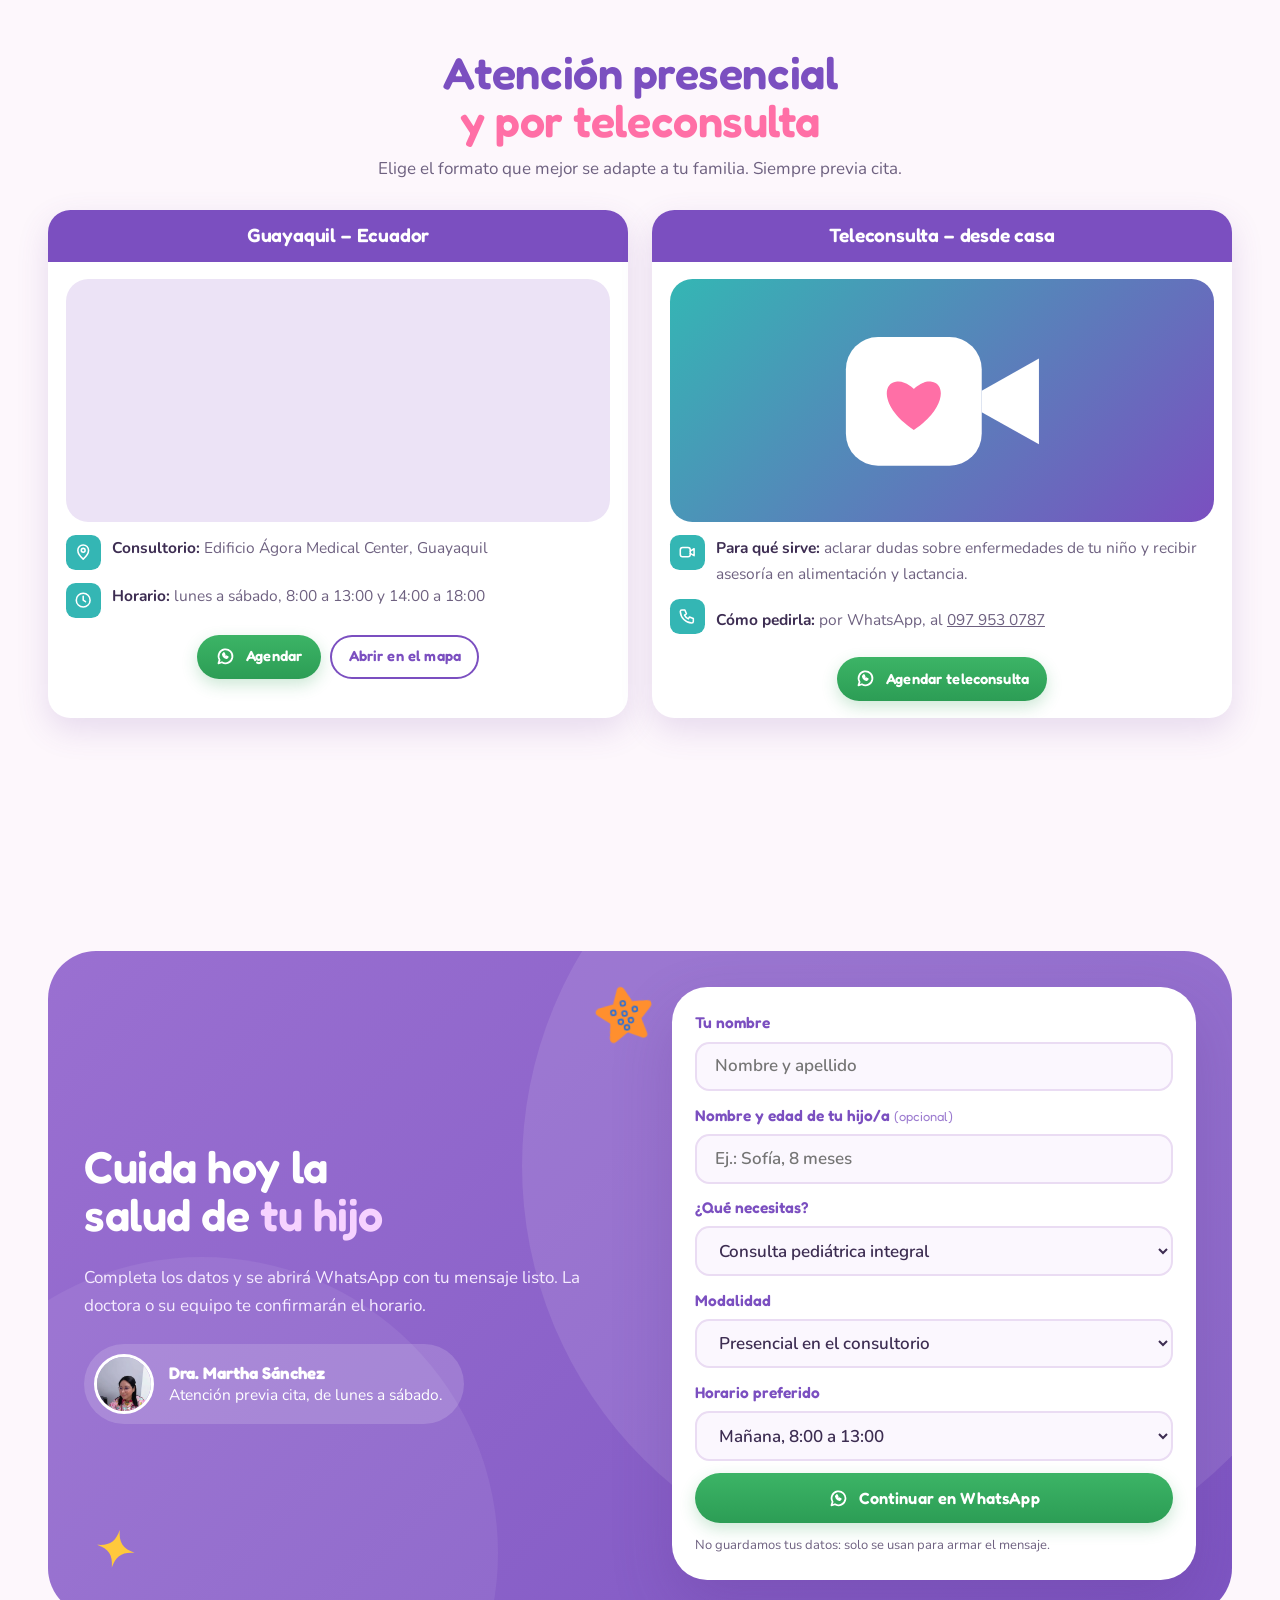
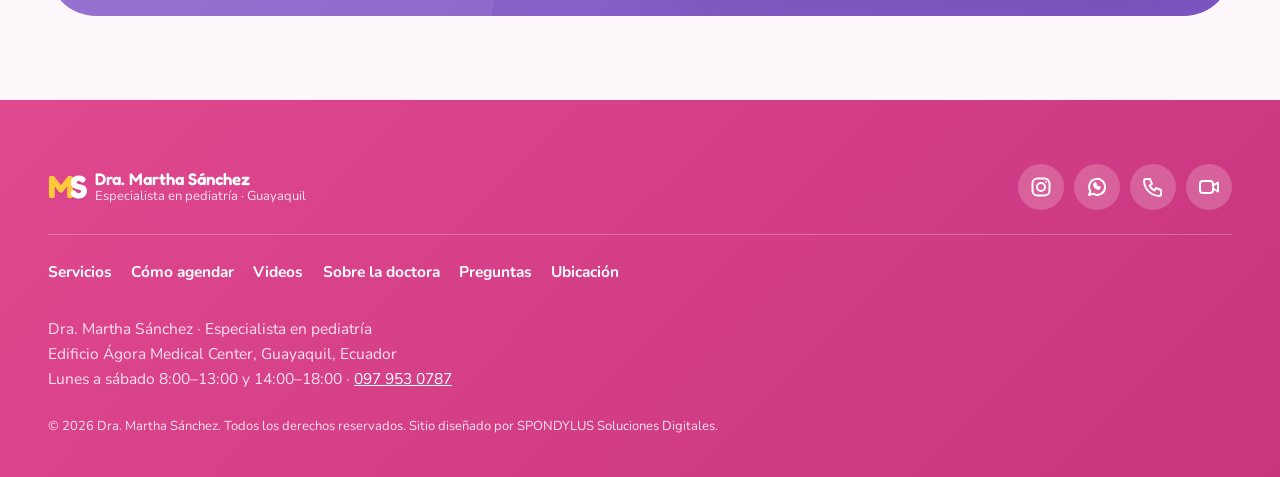
==== commit 8c1818f2: "sadsa" ====
--- a/index.html
+++ b/index.html
@@ -51,7 +51,7 @@
   <link rel="stylesheet" href="./css/motion.css">
   <link rel="stylesheet" href="./css/responsive.css">
   <link rel="stylesheet" href="./css/viewport.css">
-  <script type="module" src="./js/main.js?v=5.3"></script>
+  <script type="module" src="./js/main.js?v=5.5"></script>
 
   <script type="application/ld+json">
 {
@@ -295,17 +295,17 @@
           <span class="tag" data-reveal="fade-up">Atención presencial y teleconsulta</span>
           <h1 id="hero-title" data-split>
             <span class="t-purple">Dra. Martha Sánchez</span>
-            <span class="t-pink">Pediatra en Guayaquil</span>
+            <span class="t-pink">Pediatra en <span data-sheet="ciudad">Guayaquil</span></span>
           </h1>
-          <p class="lead" data-reveal="fade-up" style="--reveal-delay:.35s">Consulta pediátrica integral del nacimiento a los 15 años, vacunación y asesoría en lactancia y alimentación complementaria. En Guayaquil y por teleconsulta.</p>
+          <p class="lead" data-reveal="fade-up" style="--reveal-delay:.35s">Consulta pediátrica integral del nacimiento a los 15 años, vacunación y asesoría en lactancia y alimentación complementaria. En <span data-sheet="ciudad">Guayaquil</span> y por teleconsulta.</p>
           <div class="hero__cta" data-reveal="fade-up" style="--reveal-delay:.5s">
             <a class="btn btn--cta" href="https://wa.me/593979530787?text=Hola%2C%20Dra.%20Martha.%20Me%20gustar%C3%ADa%20agendar%20una%20consulta%20pedi%C3%A1trica%20para%20mi%20hijo%2Fa.%20%C2%BFPodr%C3%ADa%20indicarme%20su%20disponibilidad%2C%20por%20favor%3F%20Muchas%20gracias." target="_blank" rel="noopener"><svg class="icon" aria-hidden="true"><use href="#i-chat"/></svg>Agendar consulta</a>
             <a class="btn btn--outline" href="#servicios">Ver servicios</a>
           </div>
           <ul class="hero__facts" role="list" data-reveal="fade-up" style="--reveal-delay:.65s">
-            <li><a href="https://wa.me/593979530787?text=Hola%2C%20Dra.%20Martha.%20Me%20gustar%C3%ADa%20agendar%20una%20cita%20pedi%C3%A1trica%20para%20mi%20hijo%2Fa.%20%C2%BFPodr%C3%ADa%20indicarme%20los%20horarios%20disponibles%20de%20lunes%20a%20s%C3%A1bado%2C%20por%20favor%3F%20Muchas%20gracias." target="_blank" rel="noopener" aria-label="Agendar por WhatsApp: atención de lunes a sábado, previa cita"><svg class="icon" aria-hidden="true"><use href="#i-clock"/></svg>Lunes a sábado, previa cita</a></li>
-            <li><a href="https://www.google.com/maps/search/?api=1&amp;query=Edificio%20%C3%81gora%20Medical%20Center%20Guayaquil%20Ecuador" target="_blank" rel="noopener" aria-label="Ver la ubicación del consultorio en Google Maps"><svg class="icon" aria-hidden="true"><use href="#i-pin"/></svg>Ágora Medical Center</a></li>
-            <li><a href="https://www.instagram.com/dra_marthasanchez/" target="_blank" rel="noopener" aria-label="Abrir el Instagram de la Dra. Martha Sánchez"><svg class="icon" aria-hidden="true"><use href="#i-instagram"/></svg>@dra_marthasanchez</a></li>
+            <li><a href="https://wa.me/593979530787?text=Hola%2C%20Dra.%20Martha.%20Me%20gustar%C3%ADa%20agendar%20una%20cita%20pedi%C3%A1trica%20para%20mi%20hijo%2Fa.%20%C2%BFPodr%C3%ADa%20indicarme%20los%20horarios%20disponibles%20de%20lunes%20a%20s%C3%A1bado%2C%20por%20favor%3F%20Muchas%20gracias." target="_blank" rel="noopener" aria-label="Agendar por WhatsApp: atención de lunes a sábado, previa cita"><svg class="icon" aria-hidden="true"><use href="#i-clock"/></svg><span data-sheet="dias_atencion" data-sheet-fmt="cap">Lunes a sábado</span>, previa cita</a></li>
+            <li><a href="https://www.google.com/maps/search/?api=1&amp;query=Edificio%20%C3%81gora%20Medical%20Center%20Guayaquil%20Ecuador" target="_blank" rel="noopener" aria-label="Ver la ubicación del consultorio en Google Maps"><svg class="icon" aria-hidden="true"><use href="#i-pin"/></svg><span data-sheet="lugar_corto">Ágora Medical Center</span></a></li>
+            <li><a href="https://www.instagram.com/dra_marthasanchez/" target="_blank" rel="noopener" aria-label="Abrir el Instagram de la Dra. Martha Sánchez"><svg class="icon" aria-hidden="true"><use href="#i-instagram"/></svg><span data-sheet="instagram_usuario" data-sheet-fmt="at">@dra_marthasanchez</span></a></li>
           </ul>
         </div>
 
@@ -401,7 +401,7 @@
           <button class="carousel__btn carousel__btn--next" type="button" aria-label="Más servicios" hidden><svg class="icon" aria-hidden="true"><use href="#i-right"/></svg></button>
           <div class="carousel__dots carousel__dots--dark" data-dots></div>
         </div>
-        <p style="margin:var(--space-md) auto 0;text-align:center;font-weight:700;color:var(--color-primary)" data-reveal="fade-up">Consulta presencial en Guayaquil o teleconsulta.</p>
+        <p style="margin:var(--space-md) auto 0;text-align:center;font-weight:700;color:var(--color-primary)" data-reveal="fade-up">Consulta presencial en <span data-sheet="ciudad">Guayaquil</span> o teleconsulta.</p>
         <div style="display:flex;justify-content:center;margin-top:var(--space-md)" data-reveal="pop"><a class="btn btn--cta" href="https://wa.me/593979530787?text=Hola%2C%20Dra.%20Martha.%20Me%20gustar%C3%ADa%20agendar%20una%20cita%20pedi%C3%A1trica%20para%20mi%20hijo%2Fa.%20%C2%BFPodr%C3%ADa%20indicarme%20los%20horarios%20disponibles%2C%20por%20favor%3F%20Muchas%20gracias." target="_blank" rel="noopener"><svg class="icon" aria-hidden="true"><use href="#i-chat"/></svg>Agendar consulta</a></div>
       </div>
     </section>
@@ -417,9 +417,9 @@
           <p>La atención es previa cita. Son cuatro pasos y casi todo ocurre por WhatsApp.</p>
         </div>
         <div class="how__grid">
-          <article class="step" data-reveal="fade-right"><div class="step__head"><span class="step__n">01</span><h3>Escríbenos por WhatsApp</h3></div><p>Al 097 953 0787. Cuéntanos la edad de tu hijo y el motivo de la consulta.</p></article>
-          <article class="step" data-reveal="fade-left"><div class="step__head"><span class="step__n">02</span><h3>Elige la modalidad</h3></div><p>Consulta presencial en el Edificio Ágora Medical Center, o teleconsulta desde casa.</p></article>
-          <article class="step" data-reveal="fade-right"><div class="step__head"><span class="step__n">03</span><h3>Confirma día y hora</h3></div><p>De lunes a sábado, en horario de mañana (8:00 a 13:00) o tarde (14:00 a 18:00).</p></article>
+          <article class="step" data-reveal="fade-right"><div class="step__head"><span class="step__n">01</span><h3>Escríbenos por WhatsApp</h3></div><p>Al <span data-sheet="telefono">097 953 0787</span>. Cuéntanos la edad de tu hijo y el motivo de la consulta.</p></article>
+          <article class="step" data-reveal="fade-left"><div class="step__head"><span class="step__n">02</span><h3>Elige la modalidad</h3></div><p>Consulta presencial en el <span data-sheet="lugar_nombre">Edificio Ágora Medical Center</span><span data-sheet="direccion_detalle" data-sheet-fmt="comma"></span>, o teleconsulta desde casa.</p></article>
+          <article class="step" data-reveal="fade-right"><div class="step__head"><span class="step__n">03</span><h3>Confirma día y hora</h3></div><p>De <span data-sheet="dias_atencion">lunes a sábado</span>, en horario de mañana (<span data-sheet="horario_manana">8:00 a 13:00</span>) o tarde (<span data-sheet="horario_tarde">14:00 a 18:00</span>).</p></article>
           <article class="step" data-reveal="fade-left"><div class="step__head"><span class="step__n">04</span><h3>Conversa con la doctora</h3></div><p>Resuelve tus dudas sobre la salud, la lactancia y la alimentación de tu niño, con calma.</p></article>
         </div>
       </div>
@@ -437,8 +437,8 @@
             <div class="ig__box">
               <div class="ig__side" data-reveal="fade-right">
                 <a class="ig__avatar" href="https://www.instagram.com/dra_marthasanchez/" target="_blank" rel="noopener" aria-label="Abrir el perfil de Instagram de la Dra. Martha Sánchez"><img src="./assets/images/dra-martha-perfil.jpg" alt="Foto de perfil de la Dra. Martha Sánchez" width="320" height="320" loading="lazy" decoding="async"></a>
-                <strong>@dra_marthasanchez</strong>
-                <span class="ig__bio">Pediatra · Guayaquil<br>Cuidando la salud de su mayor tesoro</span>
+                <strong><span data-sheet="instagram_usuario" data-sheet-fmt="at">@dra_marthasanchez</span></strong>
+                <span class="ig__bio">Pediatra · <span data-sheet="ciudad">Guayaquil</span><br>Cuidando la salud de su mayor tesoro</span>
                 <ul class="ig__stats" role="list"><li><b>150+</b>videos y posts</li><li><b>1.100+</b>seguidores</li></ul>
                 <div class="ig__actions">
                   <a class="btn btn--ig btn--sm" href="https://www.instagram.com/dra_marthasanchez/" target="_blank" rel="noopener"><svg class="icon" aria-hidden="true"><use href="#i-instagram"/></svg>Seguir</a>
@@ -521,7 +521,7 @@
         </div>
         <div class="about__copy" data-reveal-group="fade-up" data-stagger="100">
           <h2 class="t-purple">Dra. Martha Sánchez</h2>
-          <p class="about__role">Especialista en pediatría · Guayaquil, Ecuador</p>
+          <p class="about__role">Especialista en pediatría · <span data-sheet="ciudad">Guayaquil</span>, <span data-sheet="pais">Ecuador</span></p>
           <p>Atiende a recién nacidos, niños y adolescentes hasta los 15 años. También acompaña a las familias con asesoría en lactancia, incluida la prenatal, y en el inicio de la alimentación complementaria.</p>
           <p>En su consulta y en <a href="#instagram">sus videos de Instagram</a> explica con calma y en lenguaje sencillo, para que cada familia se sienta segura al cuidar la salud de su mayor tesoro.</p>
           <p>Se mantiene al día con las guías pediátricas vigentes, porque para ella la formación de su pediatra sí importa. <a href="https://www.instagram.com/reel/DbnoupWu9Ni/" target="_blank" rel="noopener">Escúchala contarlo</a>.</p>
@@ -530,8 +530,8 @@
             <ul>
               <li>Pediatría, del nacimiento a los 15 años</li>
               <li>Consulta presencial y teleconsulta</li>
-              <li>Lunes a sábado, previa cita</li>
-              <li>Edificio Ágora Medical Center, Guayaquil</li>
+              <li><span data-sheet="dias_atencion" data-sheet-fmt="cap">Lunes a sábado</span>, previa cita</li>
+              <li><span data-sheet="lugar_nombre">Edificio Ágora Medical Center</span><span data-sheet="direccion_detalle" data-sheet-fmt="comma"></span>, <span data-sheet="ciudad">Guayaquil</span></li>
             </ul>
           </div>
           <div><a class="btn btn--cta" href="https://wa.me/593979530787?text=Hola%2C%20Dra.%20Martha.%20Me%20gustar%C3%ADa%20agendar%20una%20cita%20pedi%C3%A1trica%20para%20mi%20hijo%2Fa.%20%C2%BFPodr%C3%ADa%20indicarme%20los%20horarios%20disponibles%2C%20por%20favor%3F%20Muchas%20gracias." target="_blank" rel="noopener"><svg class="icon" aria-hidden="true"><use href="#i-chat"/></svg>Agendar consulta</a></div>
@@ -548,10 +548,10 @@
         <div class="faq faq__grid">
           <div class="faq__list" data-reveal-group="fade-up" data-stagger="80">
             <details name="faq" open><summary>¿Desde qué edad atiende la doctora?<span class="chev"><svg class="icon" aria-hidden="true"><use href="#i-chevron"/></svg></span></summary><div class="answer"><p>La consulta pediátrica integral cubre desde el nacimiento hasta los 15 años.</p></div></details>
-            <details name="faq"><summary>¿La consulta es presencial o virtual?<span class="chev"><svg class="icon" aria-hidden="true"><use href="#i-chevron"/></svg></span></summary><div class="answer"><p>Ambas. Puedes venir al consultorio, en el Edificio Ágora Medical Center de Guayaquil, o tener una teleconsulta desde casa.</p></div></details>
+            <details name="faq"><summary>¿La consulta es presencial o virtual?<span class="chev"><svg class="icon" aria-hidden="true"><use href="#i-chevron"/></svg></span></summary><div class="answer"><p>Ambas. Puedes venir al consultorio, en el <span data-sheet="lugar_nombre">Edificio Ágora Medical Center</span><span data-sheet="direccion_detalle" data-sheet-fmt="comma"></span> de <span data-sheet="ciudad">Guayaquil</span>, o tener una teleconsulta desde casa.</p></div></details>
             <details name="faq"><summary>¿Para qué sirve la teleconsulta?<span class="chev"><svg class="icon" aria-hidden="true"><use href="#i-chevron"/></svg></span></summary><div class="answer"><p>Es una asesoría para aclarar tus dudas sobre enfermedades de tu niño y recibir orientación en alimentación y lactancia, entre otros temas.</p></div></details>
-            <details name="faq"><summary>¿Necesito cita previa?<span class="chev"><svg class="icon" aria-hidden="true"><use href="#i-chevron"/></svg></span></summary><div class="answer"><p>Sí. La atención es previa cita, de lunes a sábado de 8:00 a 13:00 y de 14:00 a 18:00.</p></div></details>
-            <details name="faq"><summary>¿Cómo agendo una cita?<span class="chev"><svg class="icon" aria-hidden="true"><use href="#i-chevron"/></svg></span></summary><div class="answer"><p>Escribe por WhatsApp al 097 953 0787 o completa el formulario al final de esta página: se abrirá un chat con tu mensaje listo para enviar.</p></div></details>
+            <details name="faq"><summary>¿Necesito cita previa?<span class="chev"><svg class="icon" aria-hidden="true"><use href="#i-chevron"/></svg></span></summary><div class="answer"><p>Sí. La atención es previa cita, de <span data-sheet="dias_atencion">lunes a sábado</span> de <span data-sheet="horario_manana">8:00 a 13:00</span> y de <span data-sheet="horario_tarde">14:00 a 18:00</span>.</p></div></details>
+            <details name="faq"><summary>¿Cómo agendo una cita?<span class="chev"><svg class="icon" aria-hidden="true"><use href="#i-chevron"/></svg></span></summary><div class="answer"><p>Escribe por WhatsApp al <span data-sheet="telefono">097 953 0787</span> o completa el formulario al final de esta página: se abrirá un chat con tu mensaje listo para enviar.</p></div></details>
           </div>
           <aside class="faq-aside" data-reveal="fade-left" aria-label="Contacto rápido">
             <span class="sticker sticker--float" style="--s:4.6rem;--r:8deg;top:-1.2rem;right:-.6rem" aria-hidden="true"><svg viewBox="0 0 100 100"><use href="#st-cloud"/></svg></span>
@@ -572,11 +572,11 @@
         </div>
         <div class="places" data-reveal-group="fade-up" data-stagger="120">
           <article class="place">
-            <h3 class="place__head">Guayaquil – Ecuador</h3>
+            <h3 class="place__head"><span data-sheet="ciudad">Guayaquil</span> – <span data-sheet="pais">Ecuador</span></h3>
             <div class="place__body">
               <div class="place__map"><iframe title="Mapa: Edificio Ágora Medical Center, Guayaquil" src="https://www.google.com/maps?q=Edificio+%C3%81gora+Medical+Center+Guayaquil+Ecuador&amp;output=embed" loading="lazy" referrerpolicy="no-referrer-when-downgrade" allowfullscreen></iframe></div>
-              <div class="place__row"><span class="ico"><svg class="icon" aria-hidden="true"><use href="#i-pin"/></svg></span><p><strong>Consultorio:</strong> Edificio Ágora Medical Center, Guayaquil</p></div>
-              <div class="place__row"><span class="ico"><svg class="icon" aria-hidden="true"><use href="#i-clock"/></svg></span><p><strong>Horario:</strong> lunes a sábado, 8:00 a 13:00 y 14:00 a 18:00</p></div>
+              <div class="place__row"><span class="ico"><svg class="icon" aria-hidden="true"><use href="#i-pin"/></svg></span><p><strong>Consultorio:</strong> <span data-sheet="lugar_nombre">Edificio Ágora Medical Center</span><span data-sheet="direccion_detalle" data-sheet-fmt="comma"></span>, <span data-sheet="ciudad">Guayaquil</span></p></div>
+              <div class="place__row"><span class="ico"><svg class="icon" aria-hidden="true"><use href="#i-clock"/></svg></span><p><strong>Horario:</strong> <span data-sheet="dias_atencion">lunes a sábado</span>, <span data-sheet="horario_manana">8:00 a 13:00</span> y <span data-sheet="horario_tarde">14:00 a 18:00</span></p></div>
               <div class="place__cta">
                 <a class="btn btn--cta btn--sm" href="https://wa.me/593979530787?text=Hola%2C%20Dra.%20Martha.%20Me%20gustar%C3%ADa%20agendar%20una%20consulta%20presencial%20en%20su%20consultorio%2C%20en%20%C3%81gora%20Medical%20Center.%20%C2%BFPodr%C3%ADa%20indicarme%20los%20horarios%20disponibles%2C%20por%20favor%3F" target="_blank" rel="noopener"><svg class="icon" aria-hidden="true"><use href="#i-chat"/></svg>Agendar</a>
                 <a class="btn btn--outline btn--sm" href="https://www.google.com/maps/search/?api=1&amp;query=Edificio%20%C3%81gora%20Medical%20Center%20Guayaquil%20Ecuador" target="_blank" rel="noopener">Abrir en el mapa</a>
@@ -588,7 +588,7 @@
             <div class="place__body">
               <div class="place__art"><svg viewBox="0 0 64 64" aria-hidden="true"><use href="#s-video"/></svg></div>
               <div class="place__row"><span class="ico"><svg class="icon" aria-hidden="true"><use href="#i-video"/></svg></span><p><strong>Para qué sirve:</strong> aclarar dudas sobre enfermedades de tu niño y recibir asesoría en alimentación y lactancia.</p></div>
-              <div class="place__row"><span class="ico"><svg class="icon" aria-hidden="true"><use href="#i-phone"/></svg></span><p><strong>Cómo pedirla:</strong> por WhatsApp, al <a href="tel:+593979530787">097 953 0787</a></p></div>
+              <div class="place__row"><span class="ico"><svg class="icon" aria-hidden="true"><use href="#i-phone"/></svg></span><p><strong>Cómo pedirla:</strong> por WhatsApp, al <a href="tel:+593979530787"><span data-sheet="telefono">097 953 0787</span></a></p></div>
               <div class="place__cta">
                 <a class="btn btn--cta btn--sm" href="https://wa.me/593979530787?text=Hola%2C%20Dra.%20Martha.%20Me%20interesa%20agendar%20una%20teleconsulta.%20%C2%BFPodr%C3%ADa%20indicarme%20c%C3%B3mo%20funciona%20y%20qu%C3%A9%20horarios%20tiene%20disponibles%2C%20por%20favor%3F" target="_blank" rel="noopener"><svg class="icon" aria-hidden="true"><use href="#i-chat"/></svg>Agendar teleconsulta</a>
               </div>
@@ -608,7 +608,7 @@
               <p data-reveal="fade-up">Completa los datos y se abrirá WhatsApp con tu mensaje listo. La doctora o su equipo te confirmarán el horario.</p>
               <div class="book__who" data-reveal="fade-up">
                 <img data-asset="face" src="./assets/images/martha-rostro.jpg" alt="" width="760" height="780" loading="lazy" decoding="async">
-                <p><strong>Dra. Martha Sánchez</strong>Atención previa cita, de lunes a sábado.</p>
+                <p><strong>Dra. Martha Sánchez</strong>Atención previa cita, de <span data-sheet="dias_atencion">lunes a sábado</span>.</p>
               </div>
             </div>
             <form class="form" id="form-cita" action="https://wa.me/593979530787" method="get" target="_blank" data-reveal="scale">
@@ -644,7 +644,7 @@
       <div class="site-footer__grid">
         <a class="brand" href="#inicio" aria-label="Volver al inicio">
           <span class="brand__mark" aria-hidden="true">M<span>S</span></span>
-          <span class="brand__text"><strong>Dra. Martha Sánchez</strong><small>Especialista en pediatría · Guayaquil</small></span>
+          <span class="brand__text"><strong>Dra. Martha Sánchez</strong><small>Especialista en pediatría · <span data-sheet="ciudad">Guayaquil</span></small></span>
         </a>
         <div class="site-footer__social">
           <a href="https://www.instagram.com/dra_marthasanchez/" target="_blank" rel="noopener" aria-label="Instagram de la Dra. Martha Sánchez"><svg class="icon" aria-hidden="true"><use href="#i-instagram"/></svg></a>
@@ -655,7 +655,7 @@
         <nav class="site-footer__links" aria-label="Enlaces del pie de página">
           <a href="#servicios">Servicios</a><a href="#como">Cómo agendar</a><a href="#instagram">Videos</a><a href="#sobre">Sobre la doctora</a><a href="#preguntas">Preguntas</a><a href="#atencion">Ubicación</a>
         </nav>
-        <address class="site-footer__nap">Dra. Martha Sánchez · Especialista en pediatría<br>Edificio Ágora Medical Center, Guayaquil, Ecuador<br>Lunes a sábado 8:00–13:00 y 14:00–18:00 · <a href="tel:+593979530787">097 953 0787</a></address>
+        <address class="site-footer__nap">Dra. Martha Sánchez · Especialista en pediatría<br><span data-sheet="lugar_nombre">Edificio Ágora Medical Center</span><span data-sheet="direccion_detalle" data-sheet-fmt="comma"></span>, <span data-sheet="ciudad">Guayaquil</span>, <span data-sheet="pais">Ecuador</span><br><span data-sheet="dias_atencion" data-sheet-fmt="cap">Lunes a sábado</span> <span data-sheet="horario_manana" data-sheet-fmt="dash">8:00–13:00</span> y <span data-sheet="horario_tarde" data-sheet-fmt="dash">14:00–18:00</span> · <a href="tel:+593979530787"><span data-sheet="telefono">097 953 0787</span></a></address>
       </div>
       <small class="legal">© <span data-year>2026</span> Dra. Martha Sánchez. Todos los derechos reservados. Sitio diseñado por SPONDYLUS Soluciones Digitales.</small>
     </div>
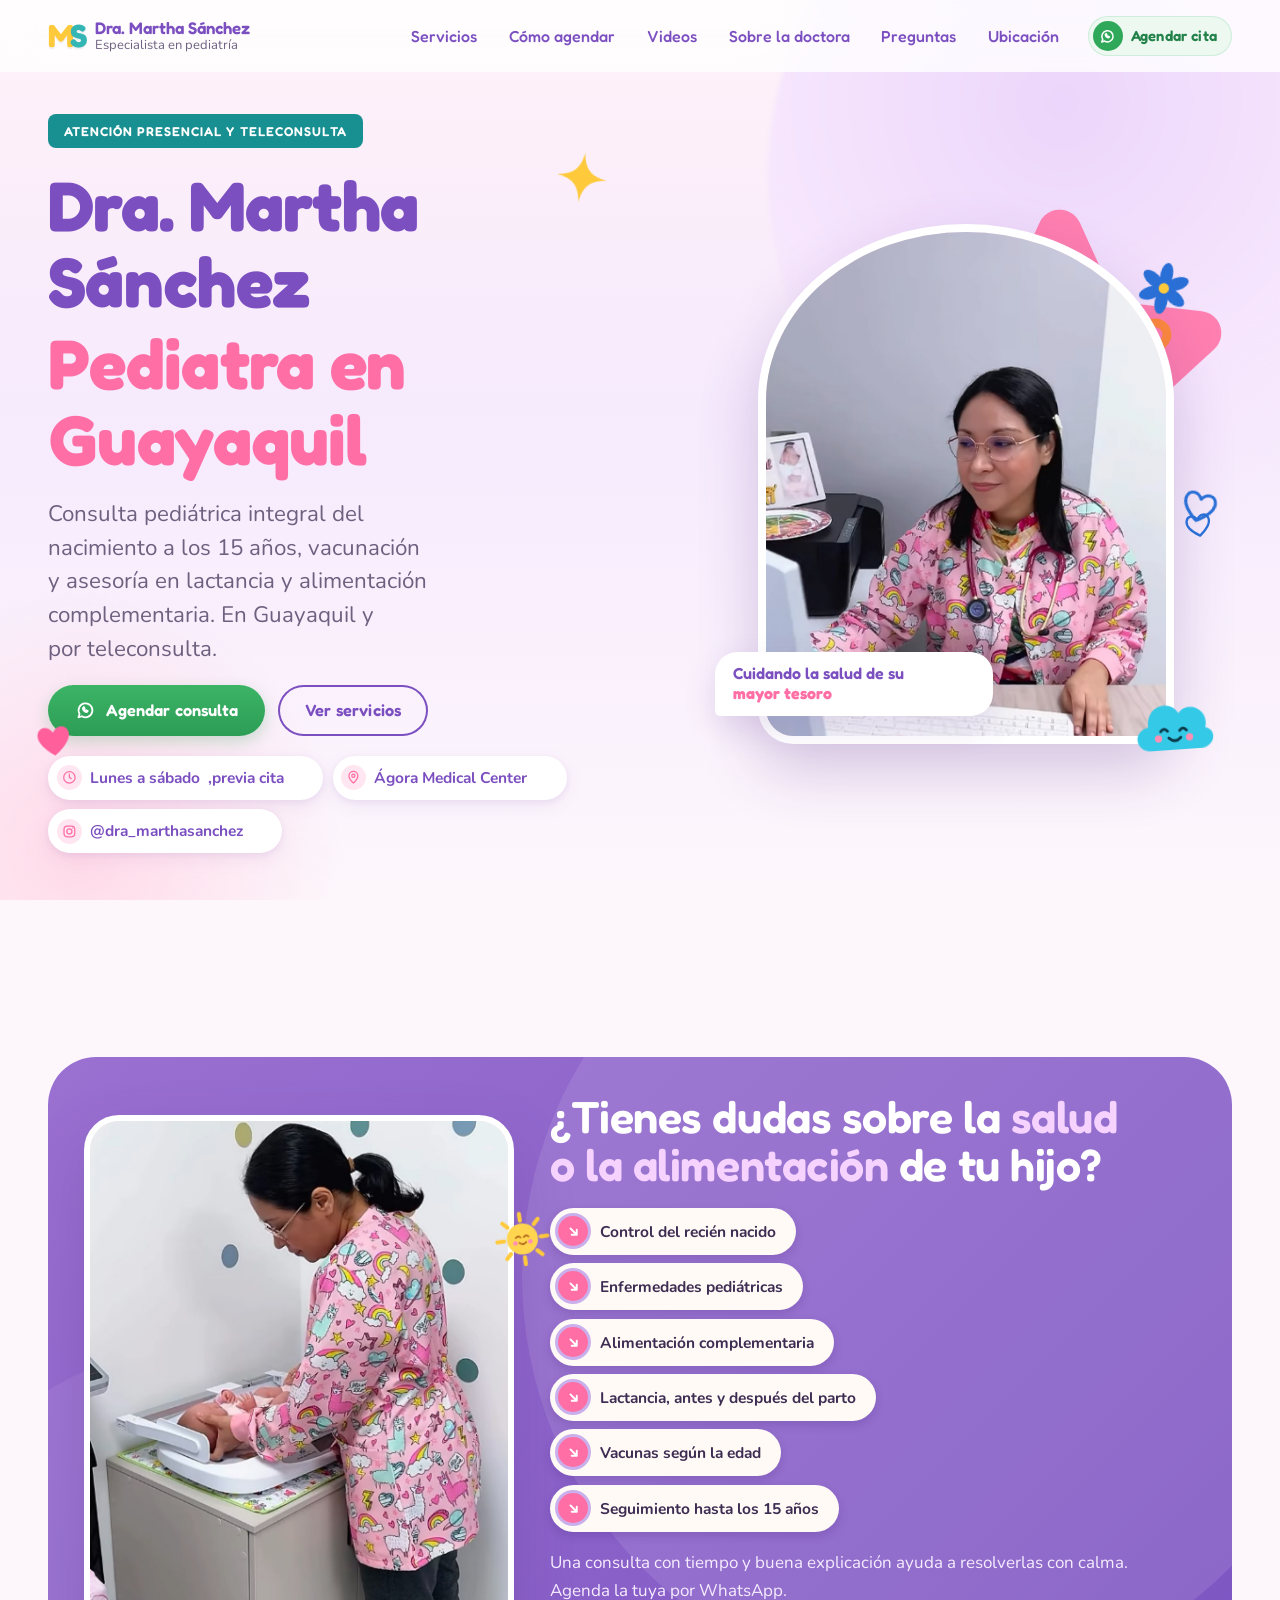
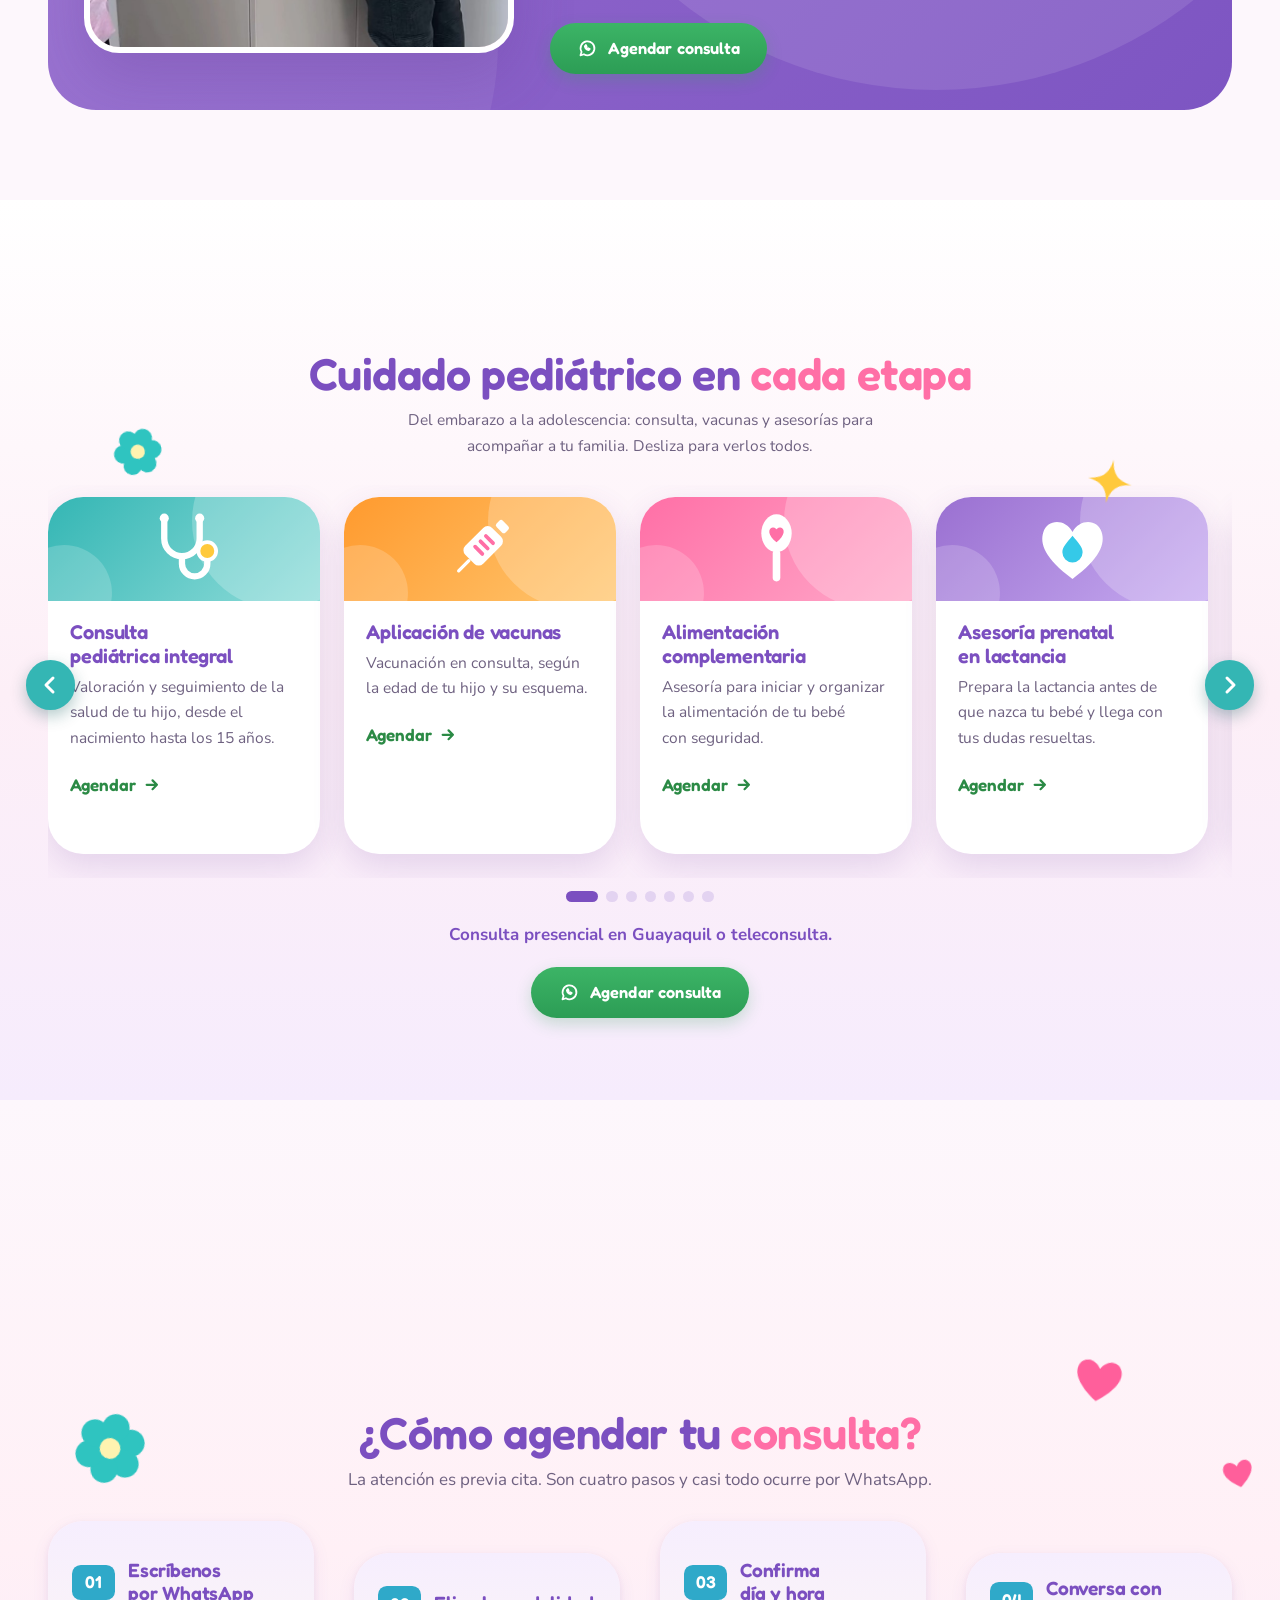
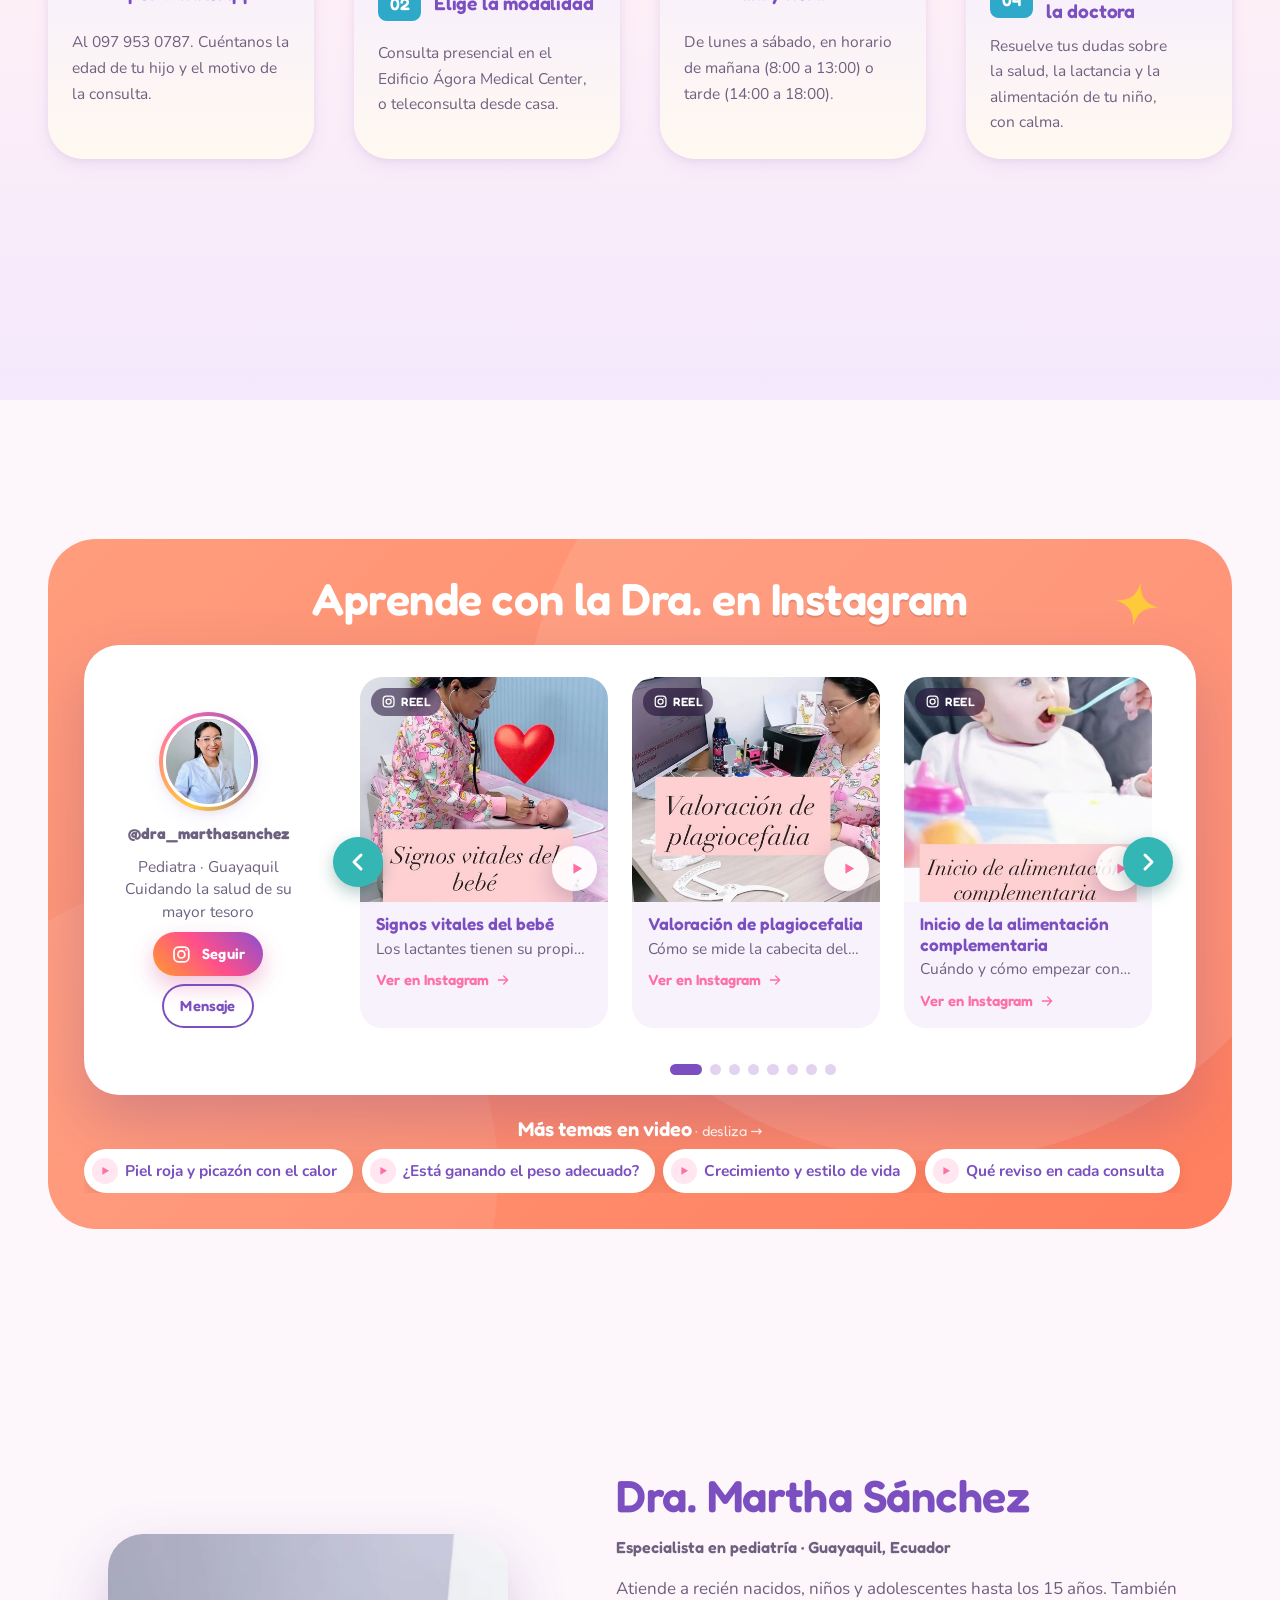
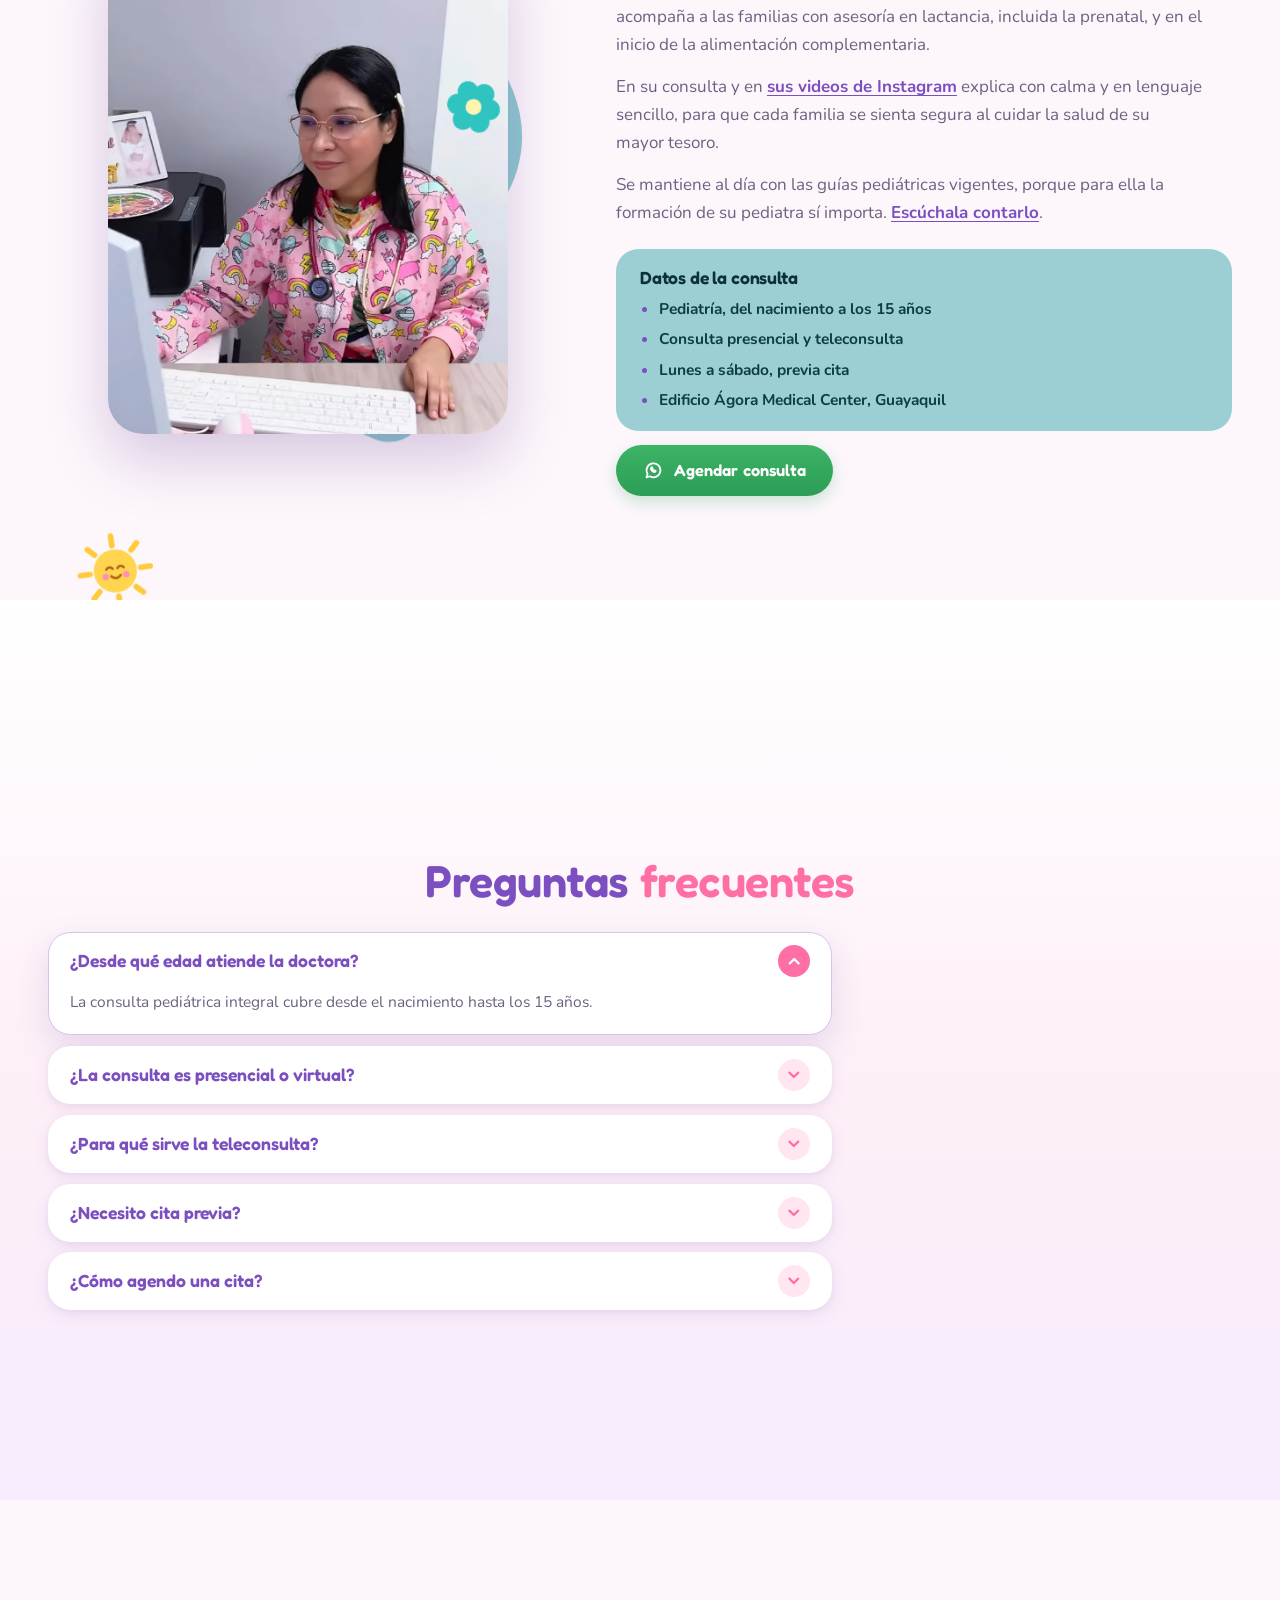
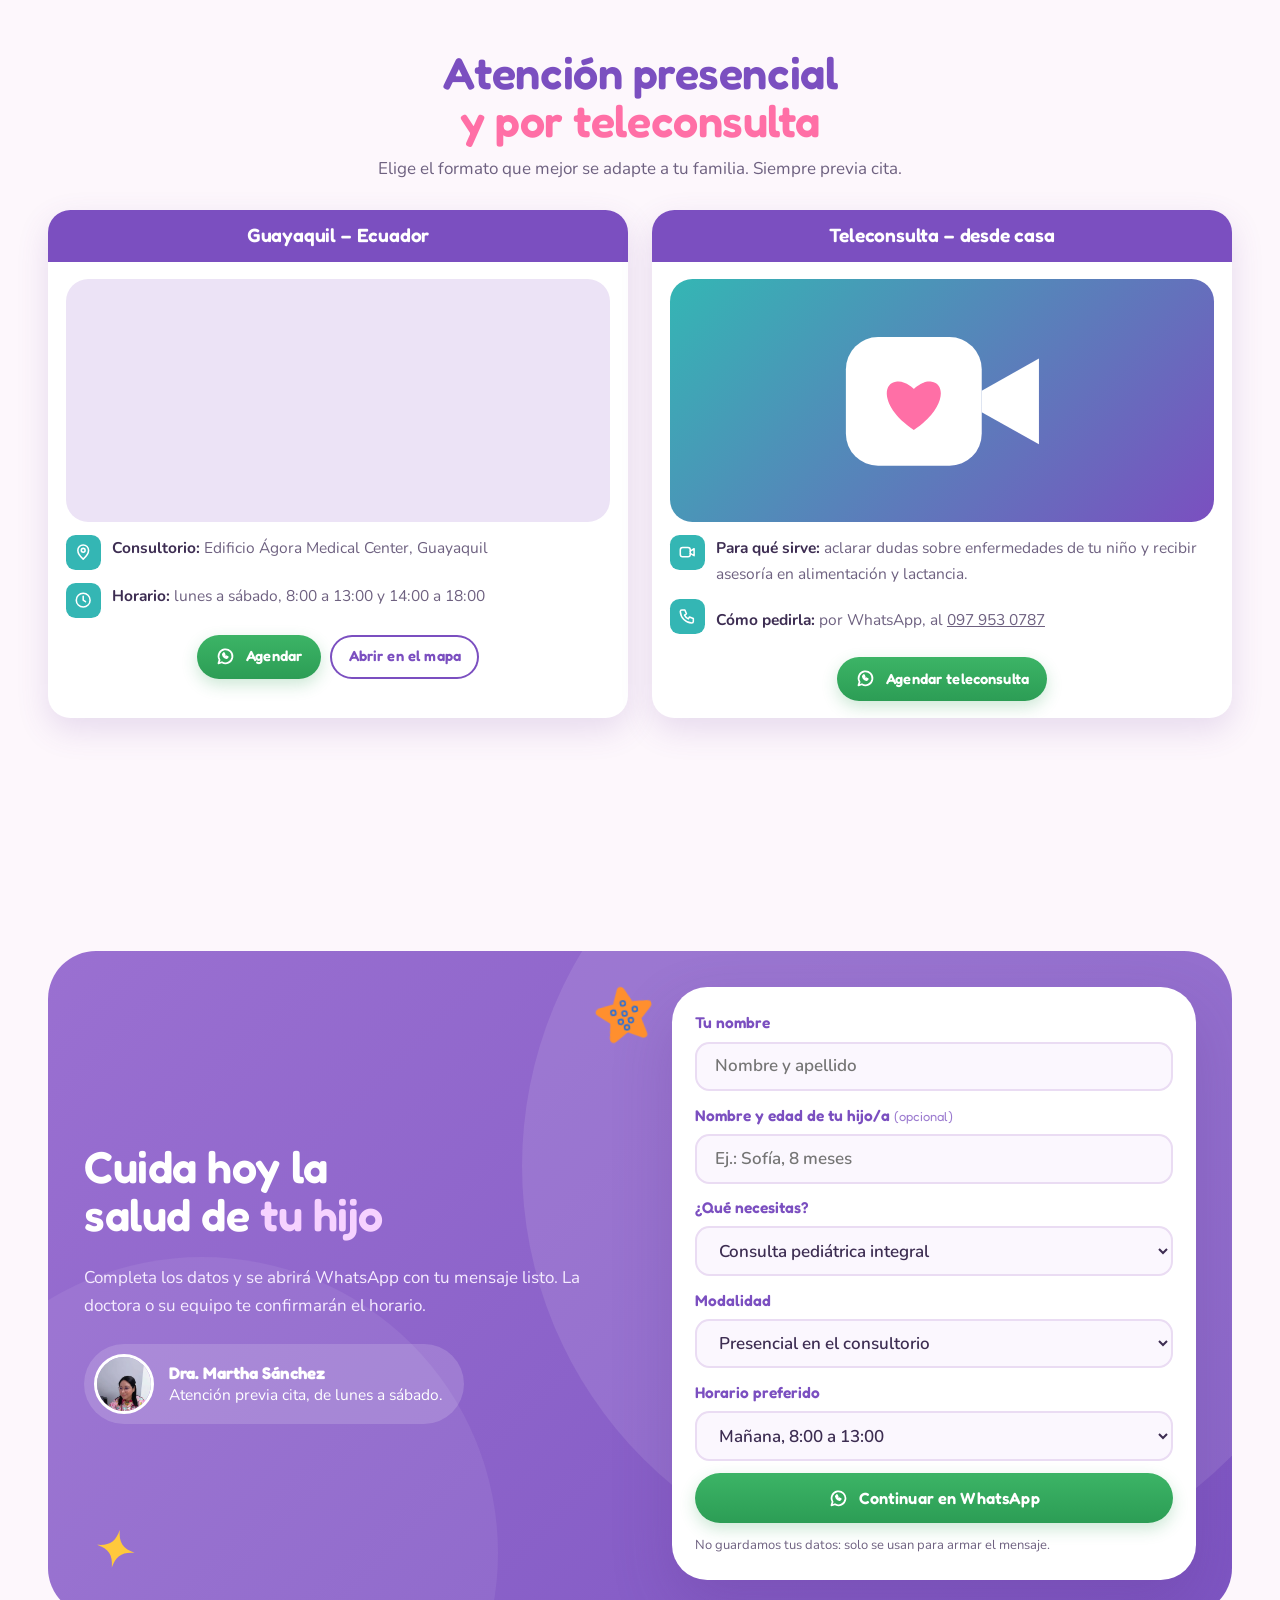
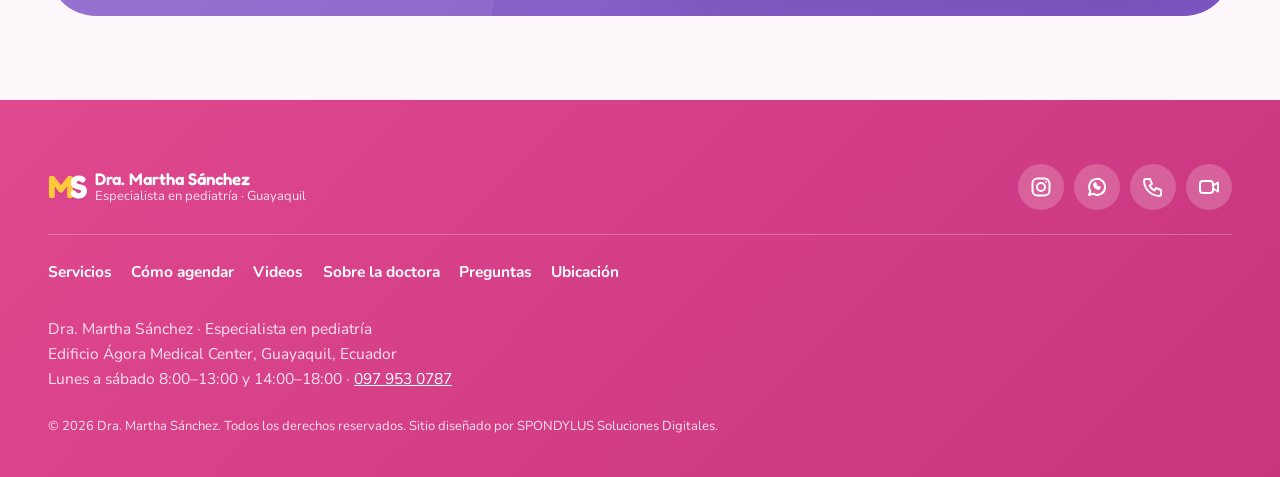
==== commit b643a1a6: "spot" ====
--- a/index.html
+++ b/index.html
@@ -303,7 +303,7 @@
             <a class="btn btn--outline" href="#servicios">Ver servicios</a>
           </div>
           <ul class="hero__facts" role="list" data-reveal="fade-up" style="--reveal-delay:.65s">
-            <li><a href="https://wa.me/593979530787?text=Hola%2C%20Dra.%20Martha.%20Me%20gustar%C3%ADa%20agendar%20una%20cita%20pedi%C3%A1trica%20para%20mi%20hijo%2Fa.%20%C2%BFPodr%C3%ADa%20indicarme%20los%20horarios%20disponibles%20de%20lunes%20a%20s%C3%A1bado%2C%20por%20favor%3F%20Muchas%20gracias." target="_blank" rel="noopener" aria-label="Agendar por WhatsApp: atención de lunes a sábado, previa cita"><svg class="icon" aria-hidden="true"><use href="#i-clock"/></svg><span data-sheet="dias_atencion" data-sheet-fmt="cap">Lunes a sábado</span>, previa cita</a></li>
+            <li><a href="https://wa.me/593979530787?text=Hola%2C%20Dra.%20Martha.%20Me%20gustar%C3%ADa%20agendar%20una%20cita%20pedi%C3%A1trica%20para%20mi%20hijo%2Fa.%20%C2%BFPodr%C3%ADa%20indicarme%20los%20horarios%20disponibles%20de%20lunes%20a%20s%C3%A1bado%2C%20por%20favor%3F%20Muchas%20gracias." target="_blank" rel="noopener" aria-label="Agendar por WhatsApp: atención de lunes a sábado, previa cita"><svg class="icon" aria-hidden="true"><use href="#i-clock"/></svg><span data-sheet="dias_atencion" data-sheet-fmt="cap">Lunes a sábado</span>,previa cita</a></li>
             <li><a href="https://www.google.com/maps/search/?api=1&amp;query=Edificio%20%C3%81gora%20Medical%20Center%20Guayaquil%20Ecuador" target="_blank" rel="noopener" aria-label="Ver la ubicación del consultorio en Google Maps"><svg class="icon" aria-hidden="true"><use href="#i-pin"/></svg><span data-sheet="lugar_corto">Ágora Medical Center</span></a></li>
             <li><a href="https://www.instagram.com/dra_marthasanchez/" target="_blank" rel="noopener" aria-label="Abrir el Instagram de la Dra. Martha Sánchez"><svg class="icon" aria-hidden="true"><use href="#i-instagram"/></svg><span data-sheet="instagram_usuario" data-sheet-fmt="at">@dra_marthasanchez</span></a></li>
           </ul>
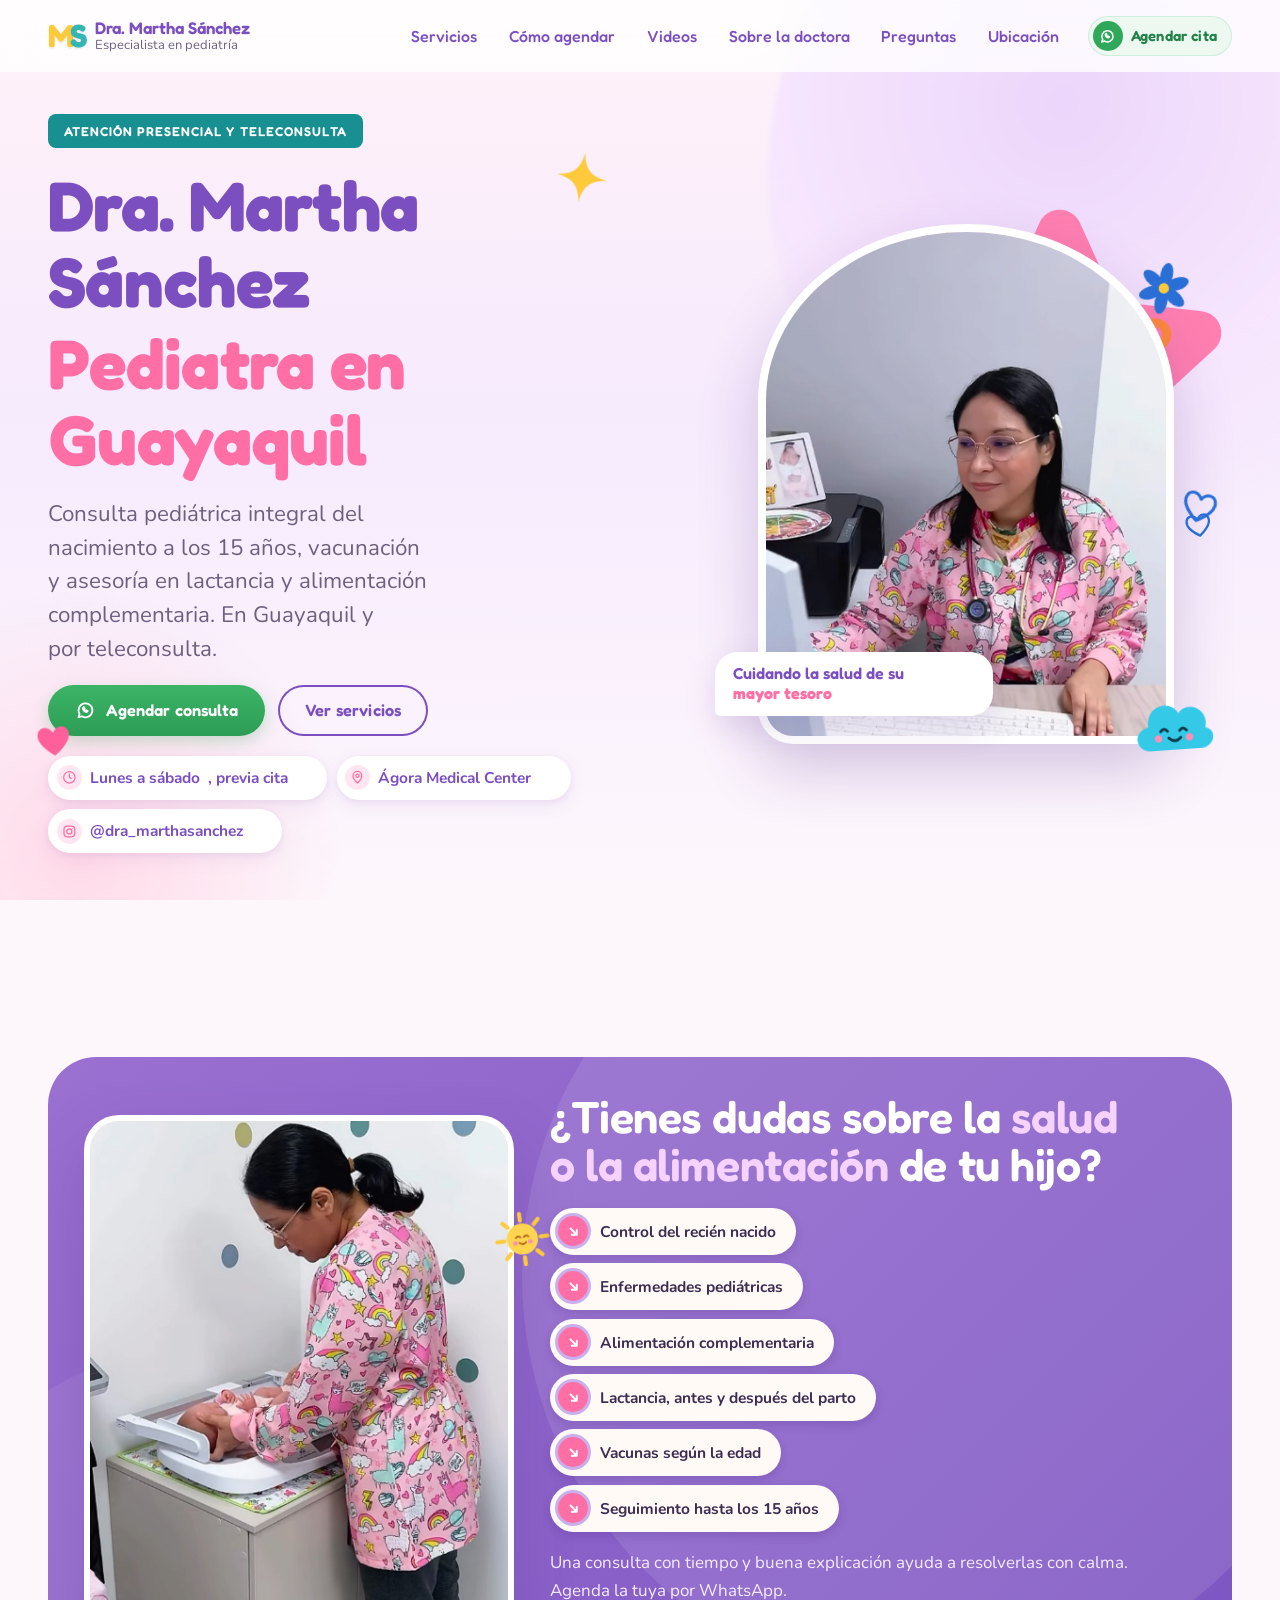
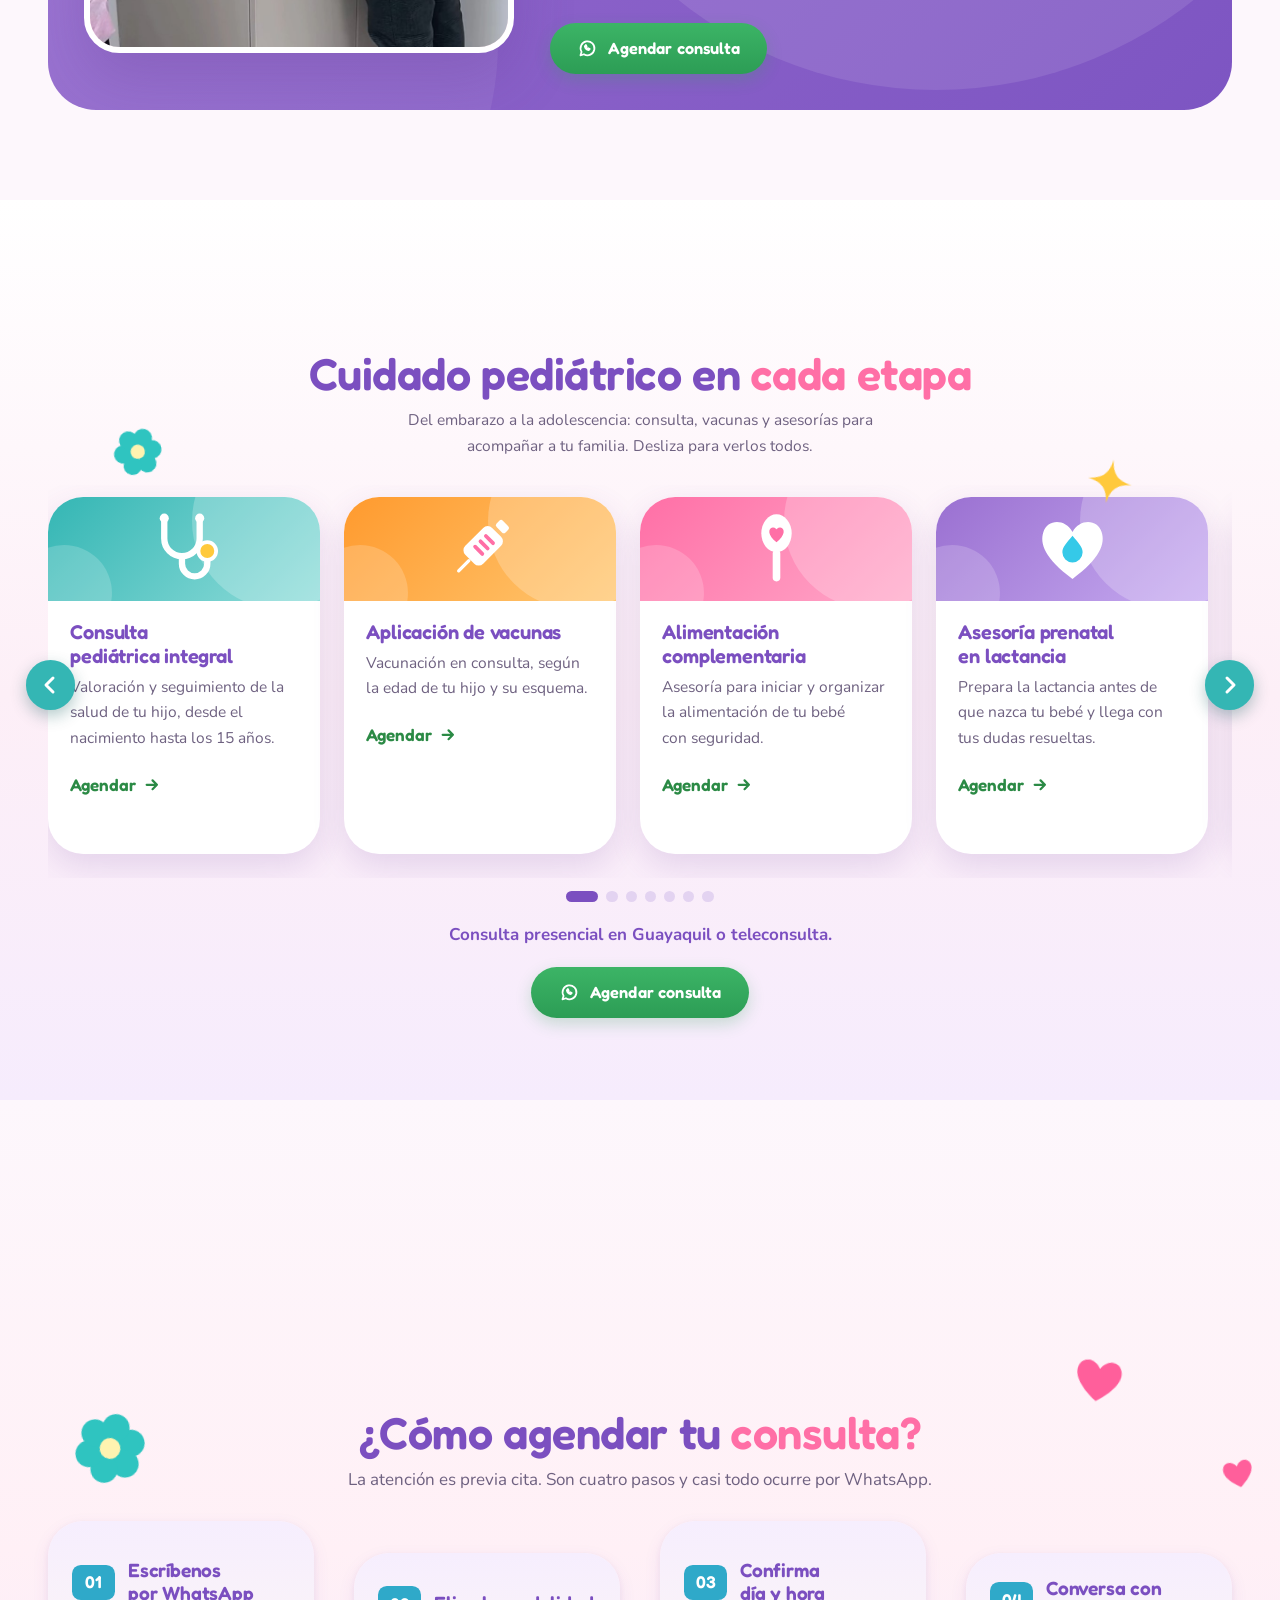
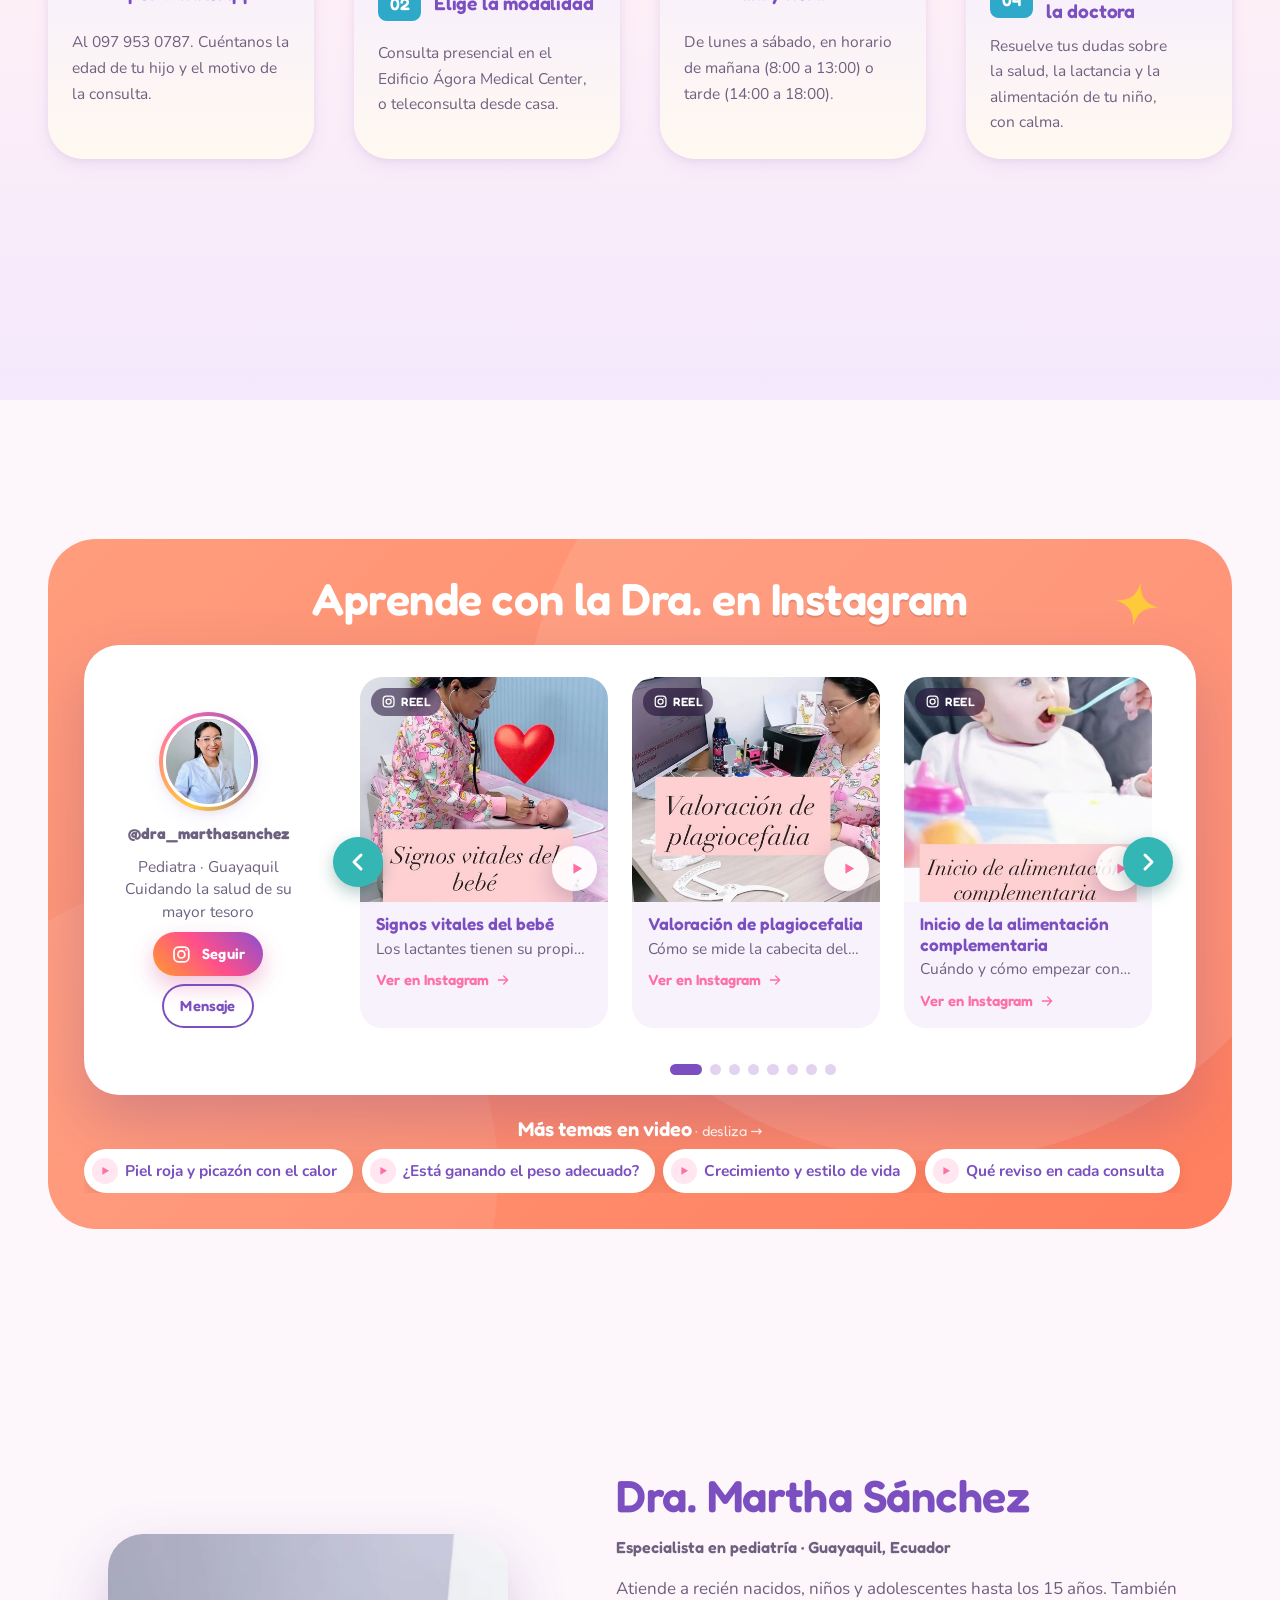
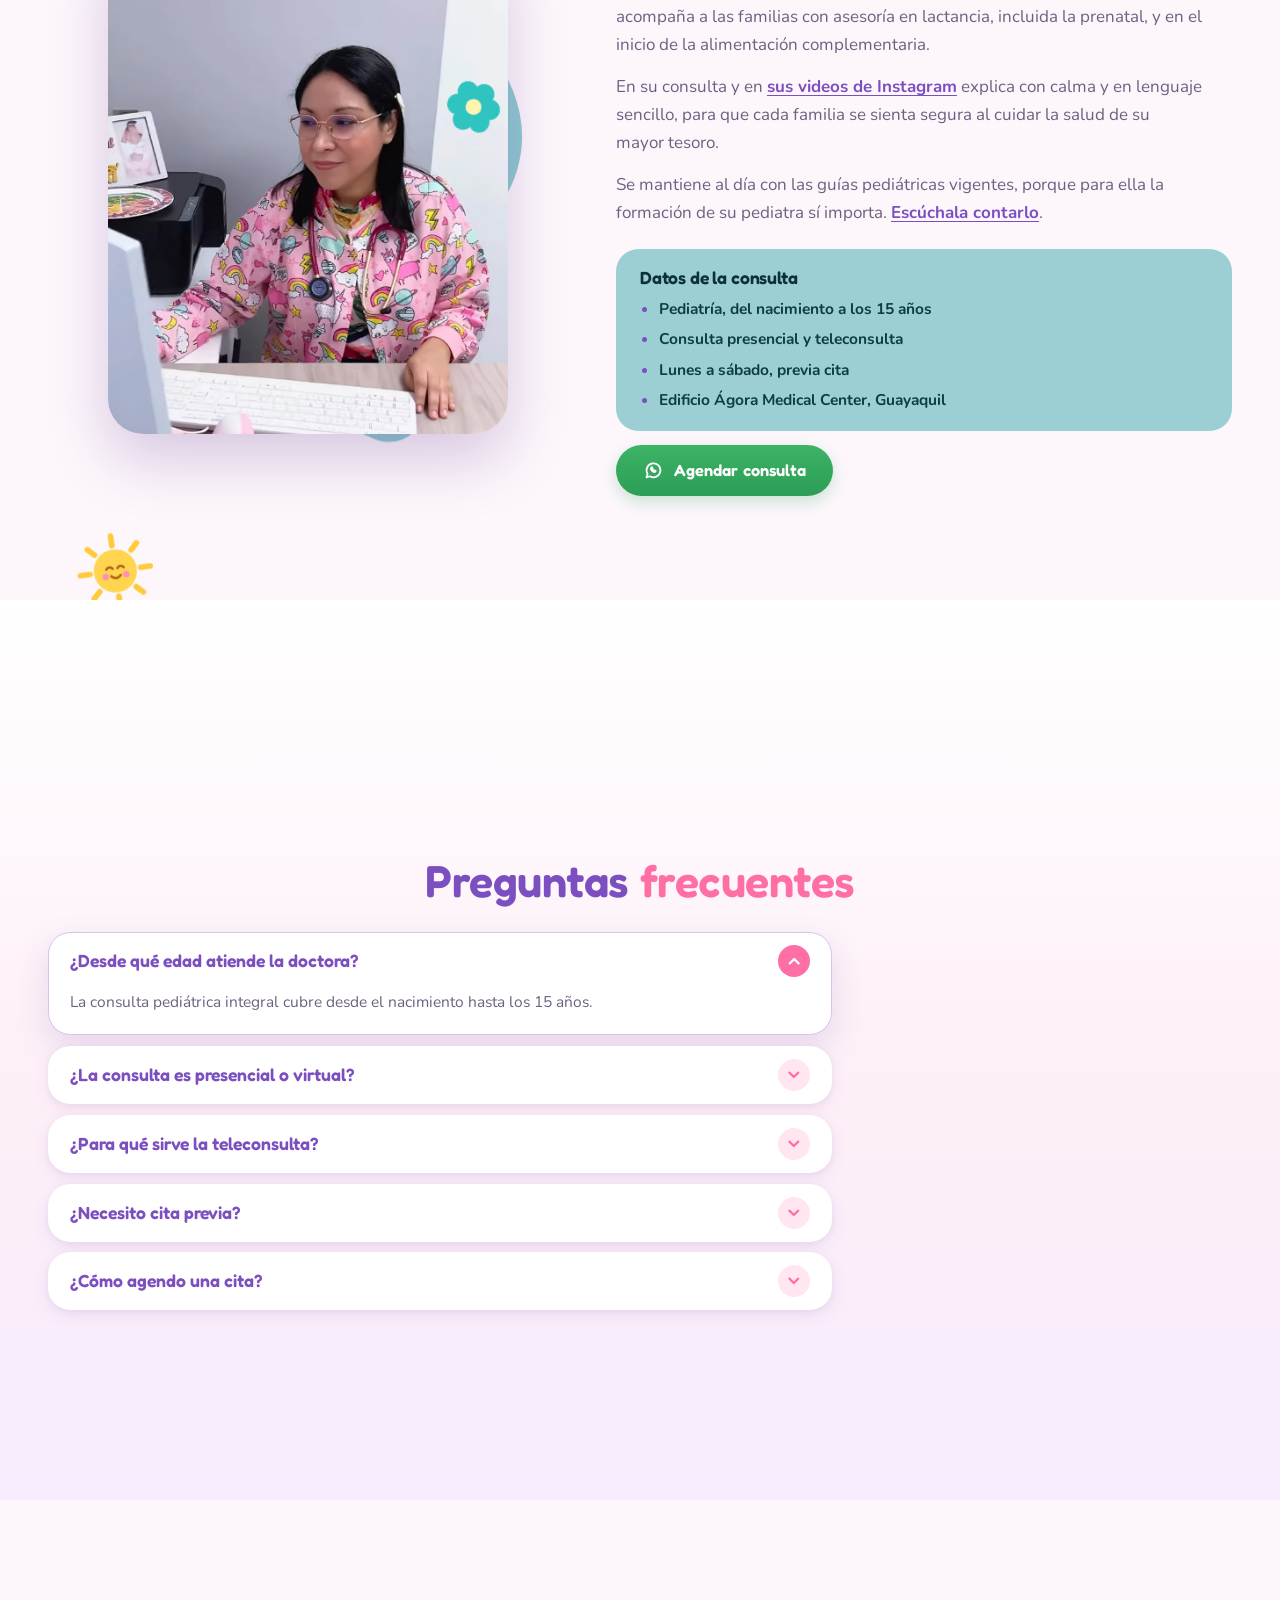
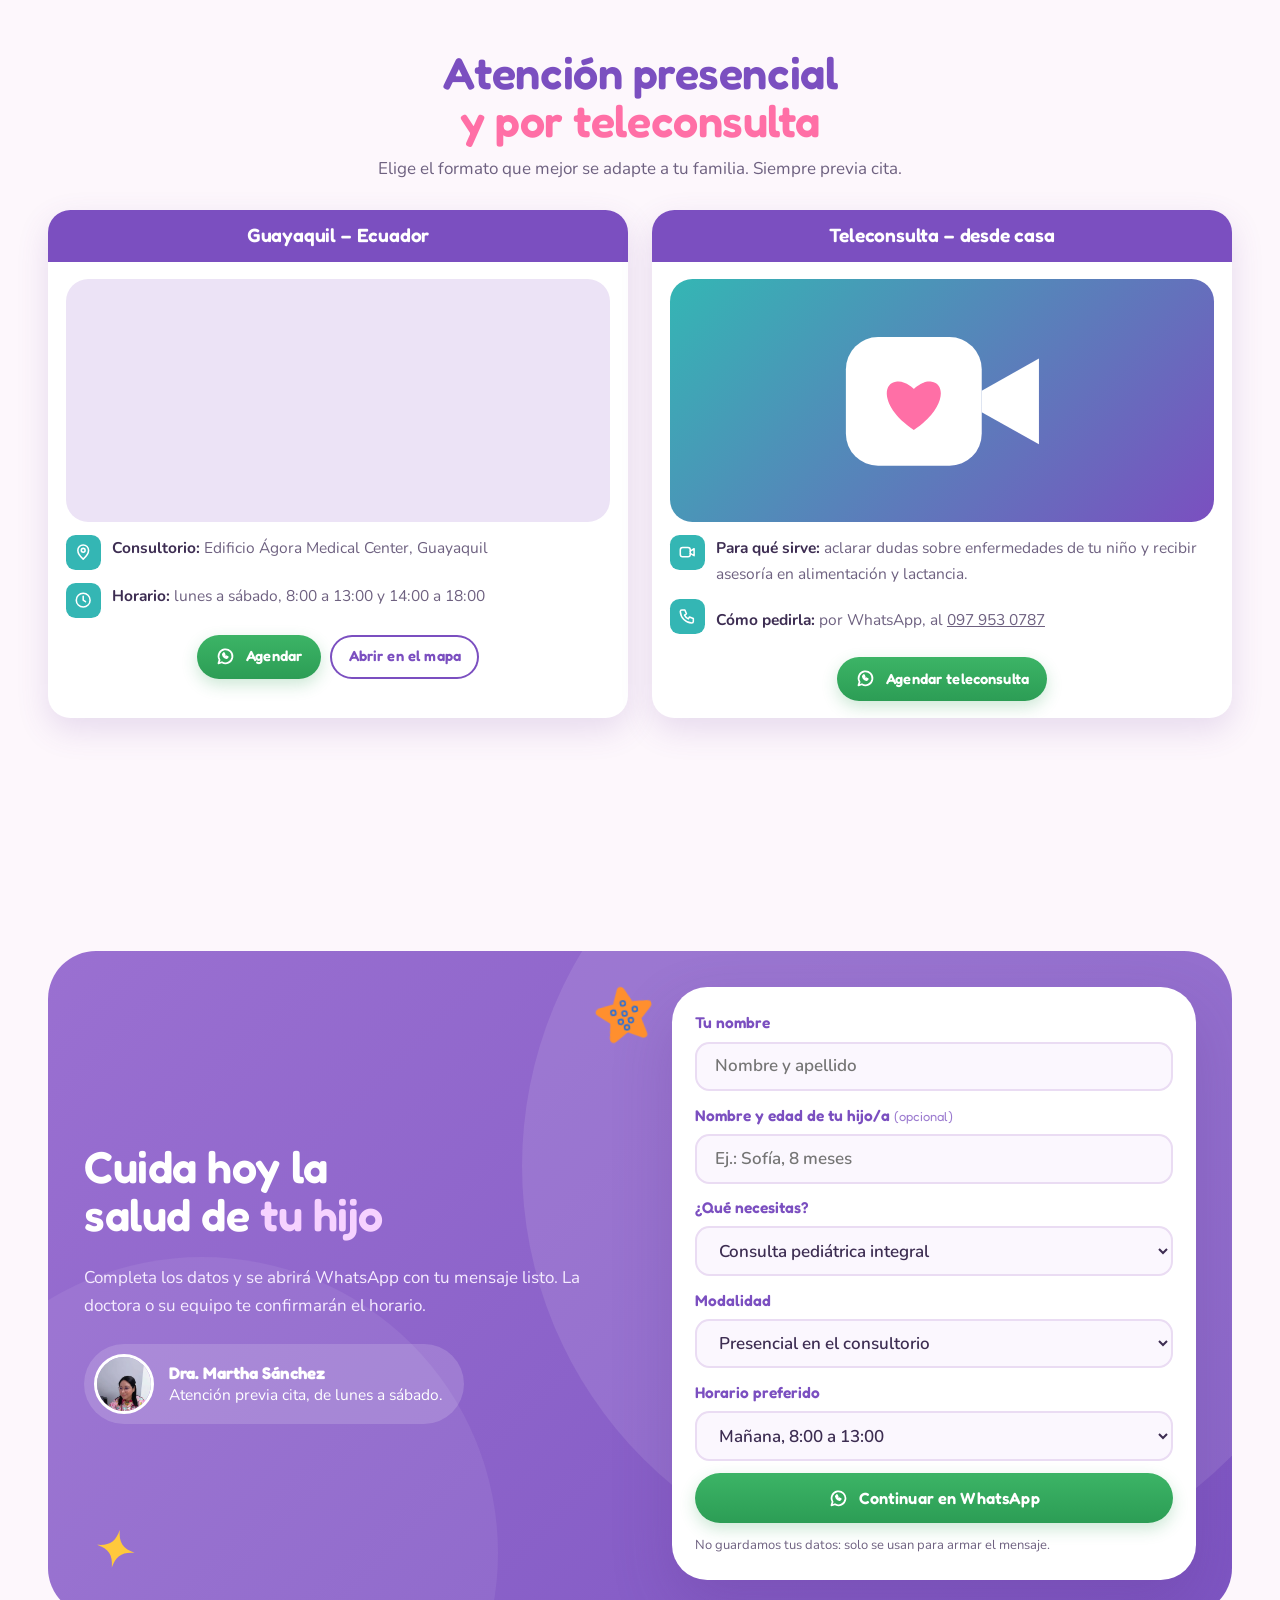
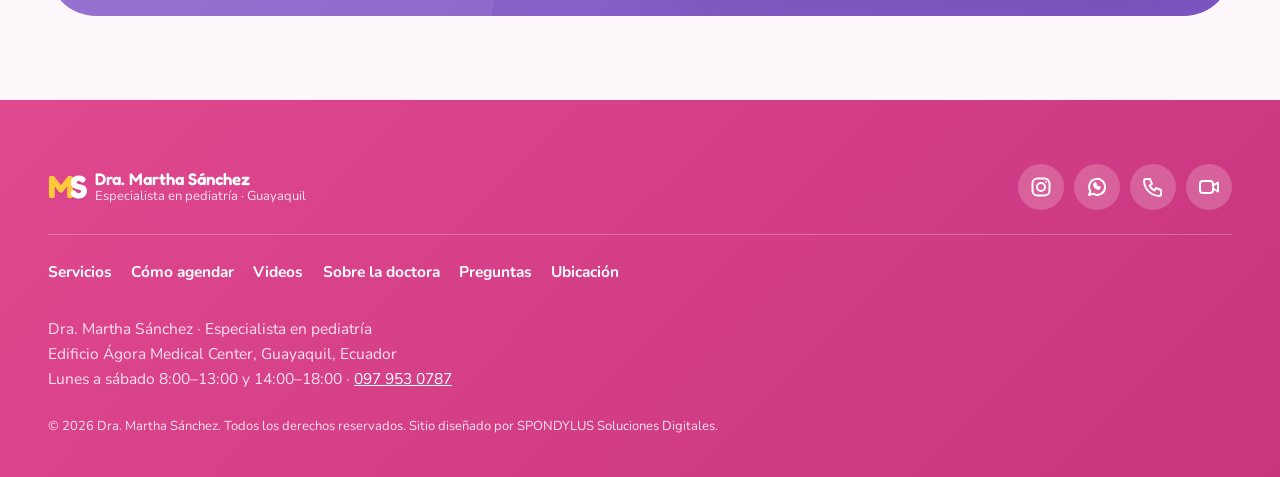
==== commit 7cb1ce50: "h" ====
--- a/index.html
+++ b/index.html
@@ -303,7 +303,7 @@
             <a class="btn btn--outline" href="#servicios">Ver servicios</a>
           </div>
           <ul class="hero__facts" role="list" data-reveal="fade-up" style="--reveal-delay:.65s">
-            <li><a href="https://wa.me/593979530787?text=Hola%2C%20Dra.%20Martha.%20Me%20gustar%C3%ADa%20agendar%20una%20cita%20pedi%C3%A1trica%20para%20mi%20hijo%2Fa.%20%C2%BFPodr%C3%ADa%20indicarme%20los%20horarios%20disponibles%20de%20lunes%20a%20s%C3%A1bado%2C%20por%20favor%3F%20Muchas%20gracias." target="_blank" rel="noopener" aria-label="Agendar por WhatsApp: atención de lunes a sábado, previa cita"><svg class="icon" aria-hidden="true"><use href="#i-clock"/></svg><span data-sheet="dias_atencion" data-sheet-fmt="cap">Lunes a sábado</span>,previa cita</a></li>
+            <li><a href="https://wa.me/593979530787?text=Hola%2C%20Dra.%20Martha.%20Me%20gustar%C3%ADa%20agendar%20una%20cita%20pedi%C3%A1trica%20para%20mi%20hijo%2Fa.%20%C2%BFPodr%C3%ADa%20indicarme%20los%20horarios%20disponibles%20de%20lunes%20a%20s%C3%A1bado%2C%20por%20favor%3F%20Muchas%20gracias." target="_blank" rel="noopener" aria-label="Agendar por WhatsApp: atención de lunes a sábado, previa cita"><svg class="icon" aria-hidden="true"><use href="#i-clock"/></svg><span data-sheet="dias_atencion" data-sheet-fmt="cap">Lunes a sábado</span>, previa cita</a></li>
             <li><a href="https://www.google.com/maps/search/?api=1&amp;query=Edificio%20%C3%81gora%20Medical%20Center%20Guayaquil%20Ecuador" target="_blank" rel="noopener" aria-label="Ver la ubicación del consultorio en Google Maps"><svg class="icon" aria-hidden="true"><use href="#i-pin"/></svg><span data-sheet="lugar_corto">Ágora Medical Center</span></a></li>
             <li><a href="https://www.instagram.com/dra_marthasanchez/" target="_blank" rel="noopener" aria-label="Abrir el Instagram de la Dra. Martha Sánchez"><svg class="icon" aria-hidden="true"><use href="#i-instagram"/></svg><span data-sheet="instagram_usuario" data-sheet-fmt="at">@dra_marthasanchez</span></a></li>
           </ul>
@@ -530,7 +530,7 @@
             <ul>
               <li>Pediatría, del nacimiento a los 15 años</li>
               <li>Consulta presencial y teleconsulta</li>
-              <li><span data-sheet="dias_atencion" data-sheet-fmt="cap">Lunes a sábado</span>, previa cita</li>
+              <li><span data-sheet="dias_atencion" data-sheet-fmt="cap">Lunes a sábado</span><span>, previa cita</span></li>
               <li><span data-sheet="lugar_nombre">Edificio Ágora Medical Center</span><span data-sheet="direccion_detalle" data-sheet-fmt="comma"></span>, <span data-sheet="ciudad">Guayaquil</span></li>
             </ul>
           </div>
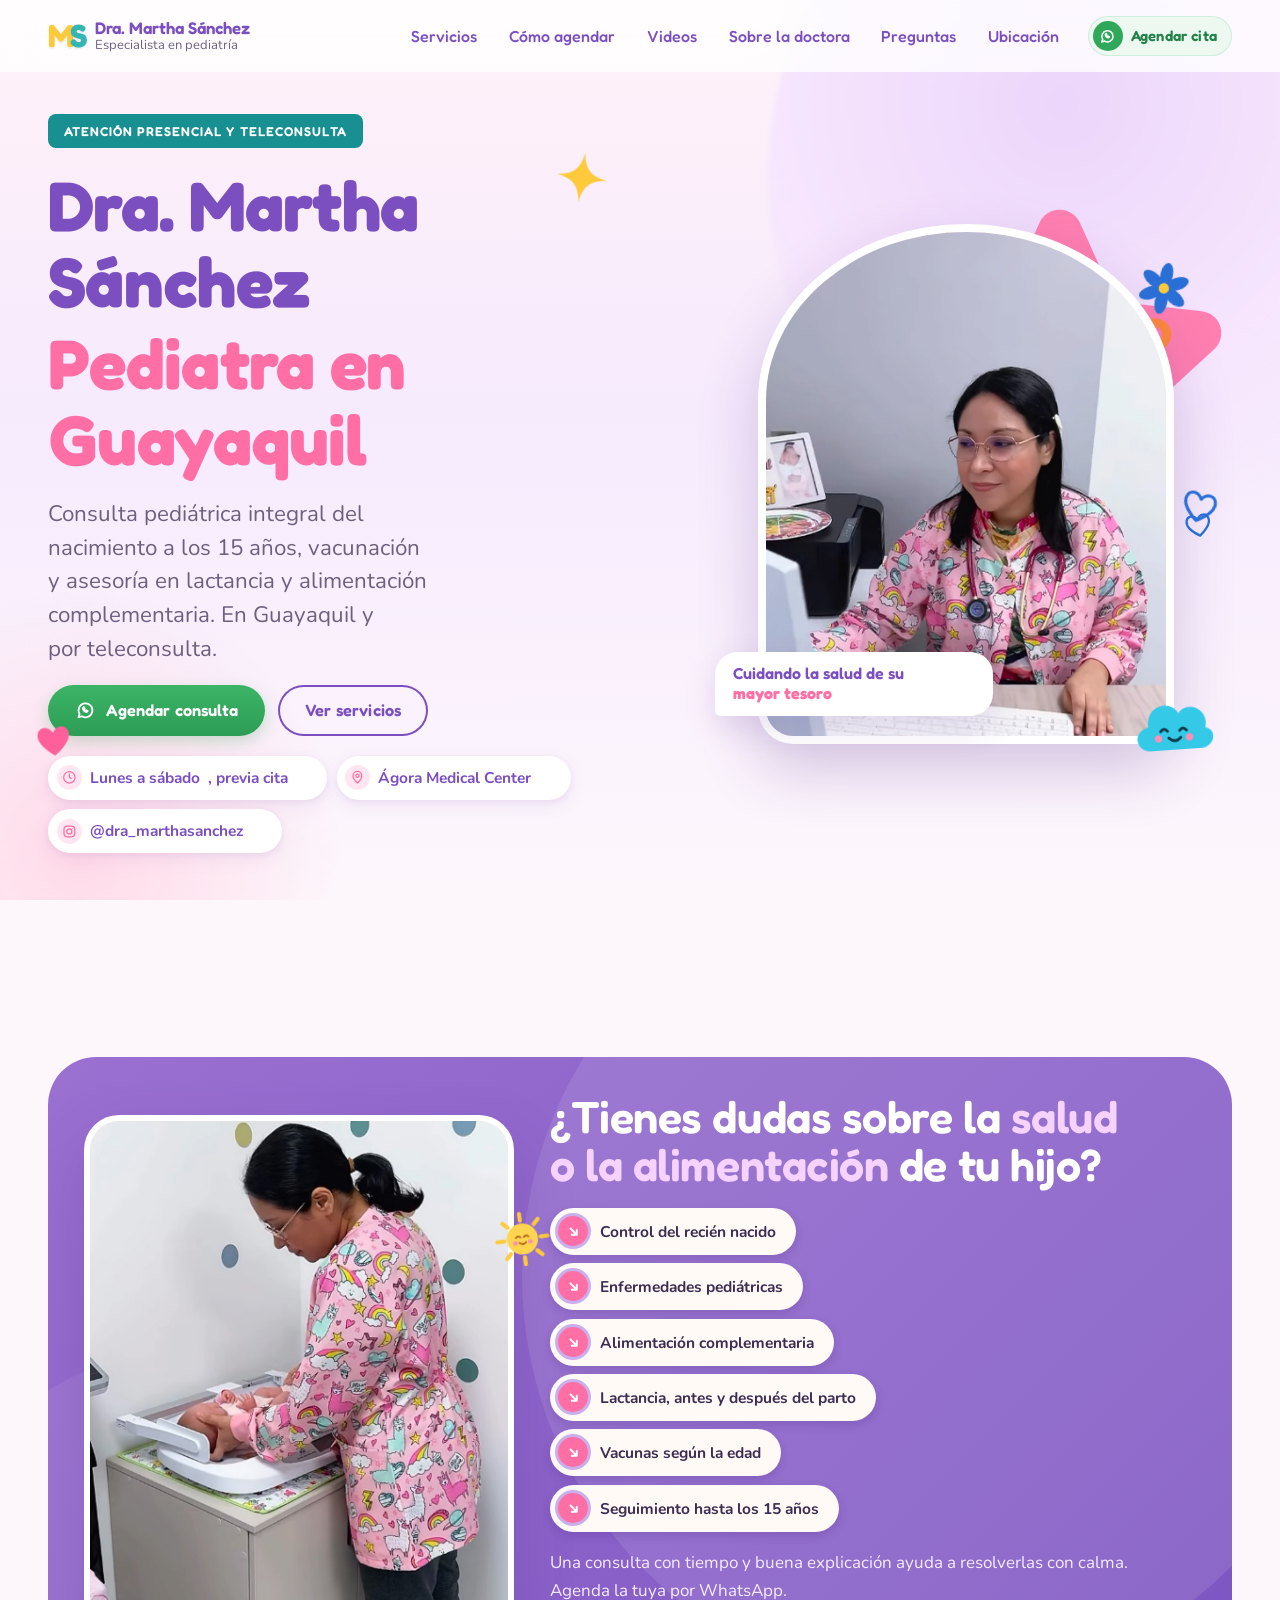
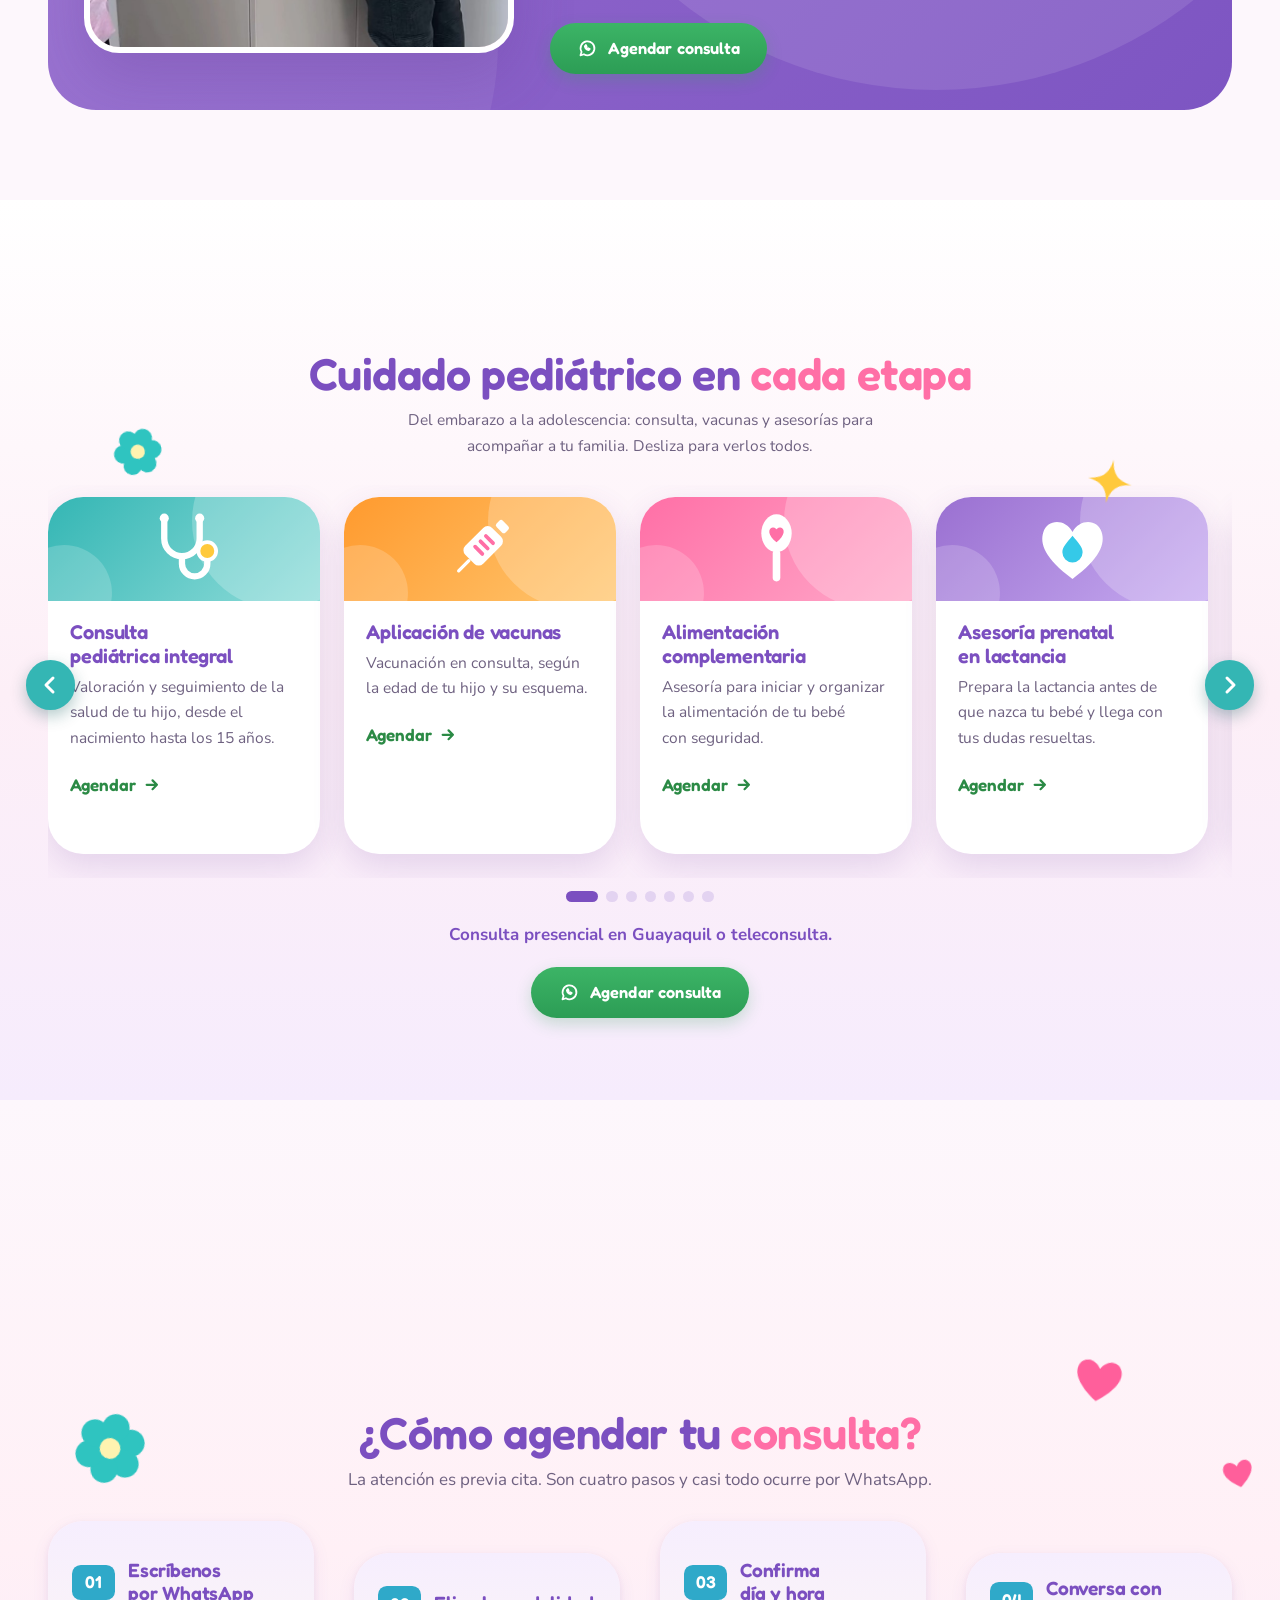
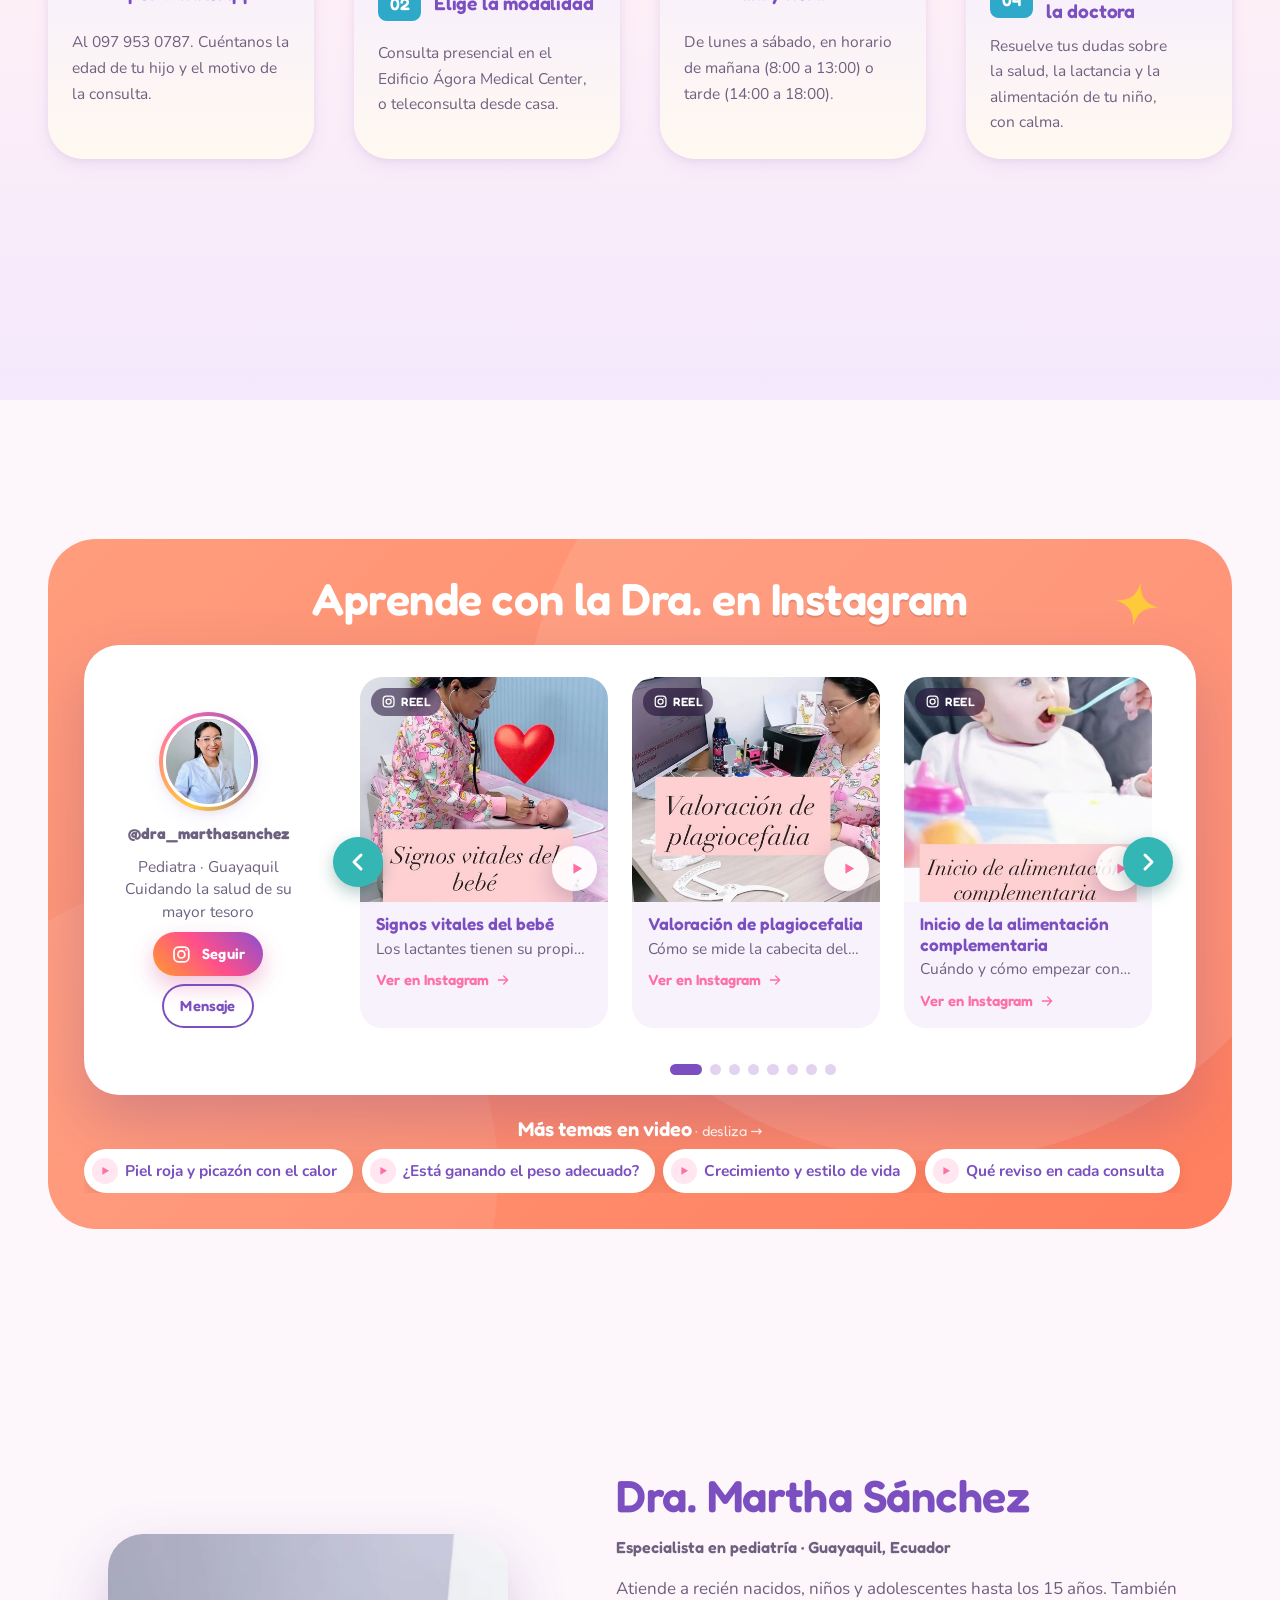
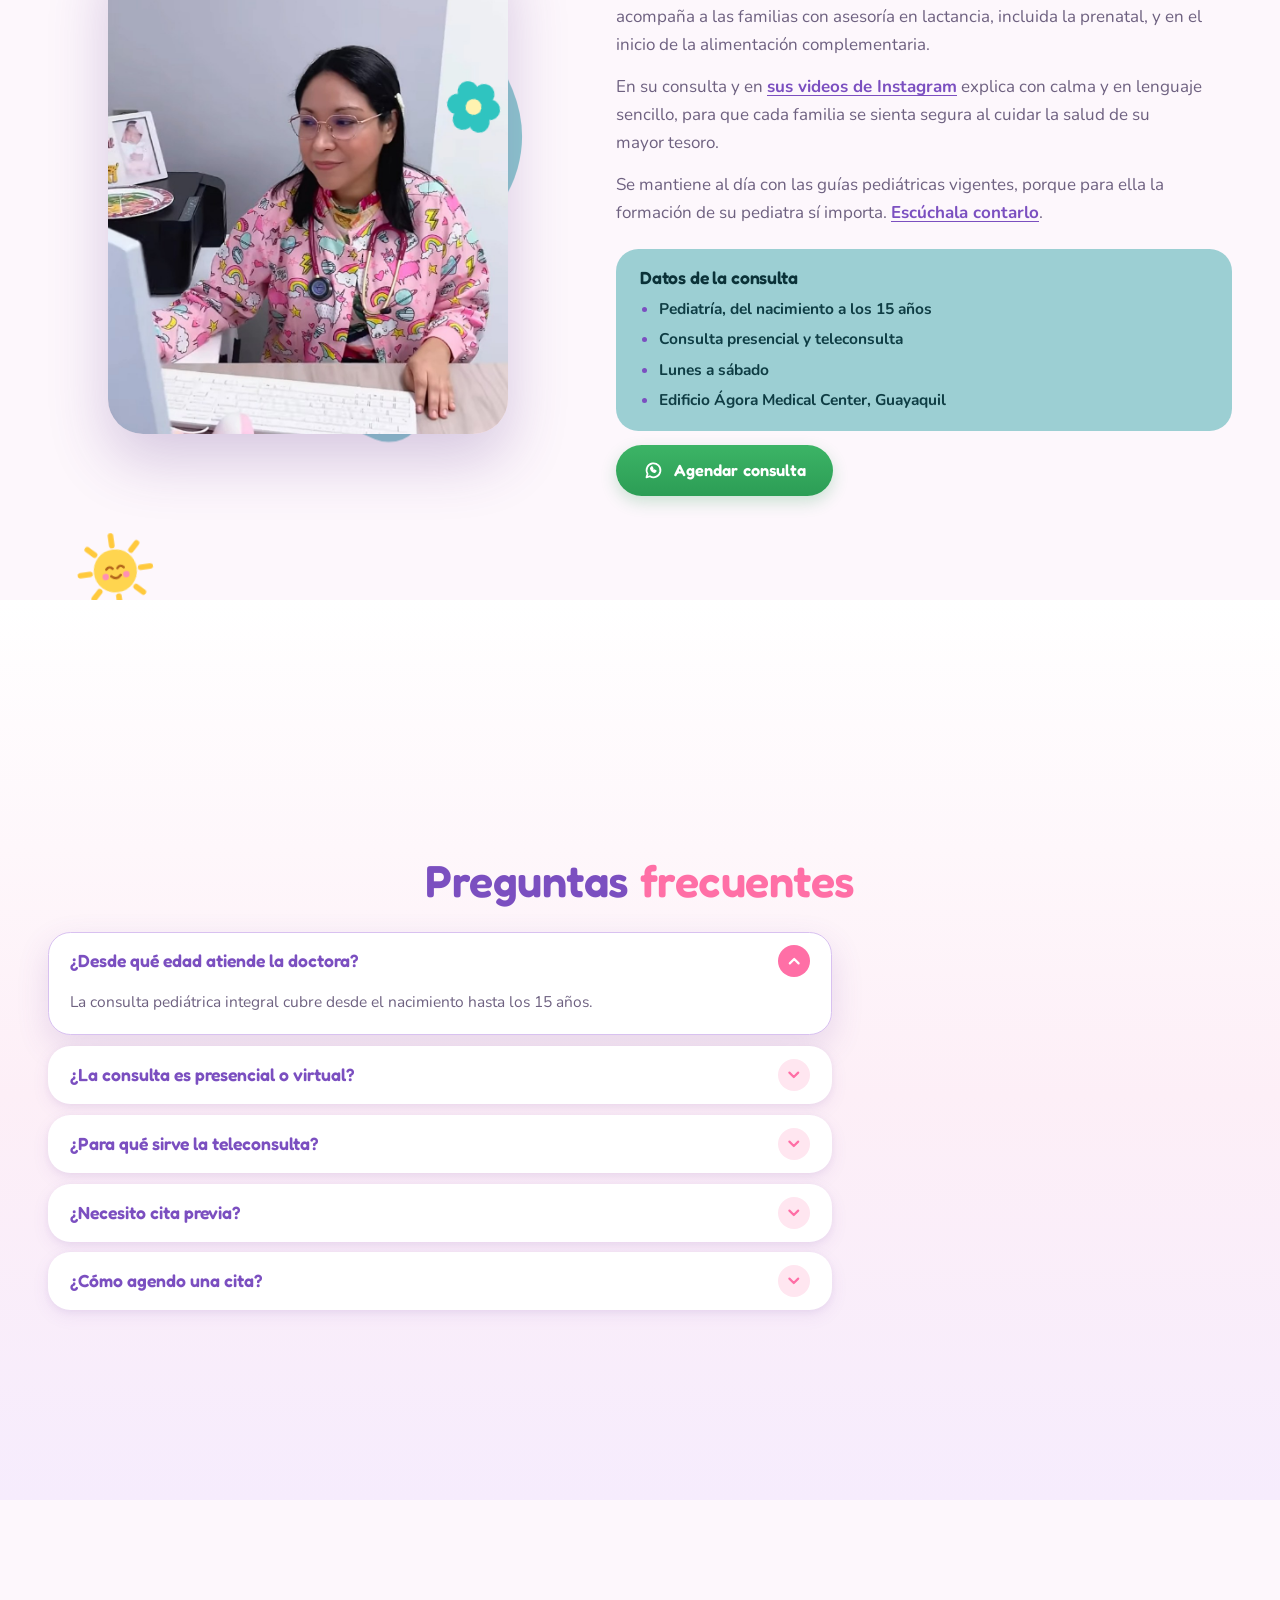
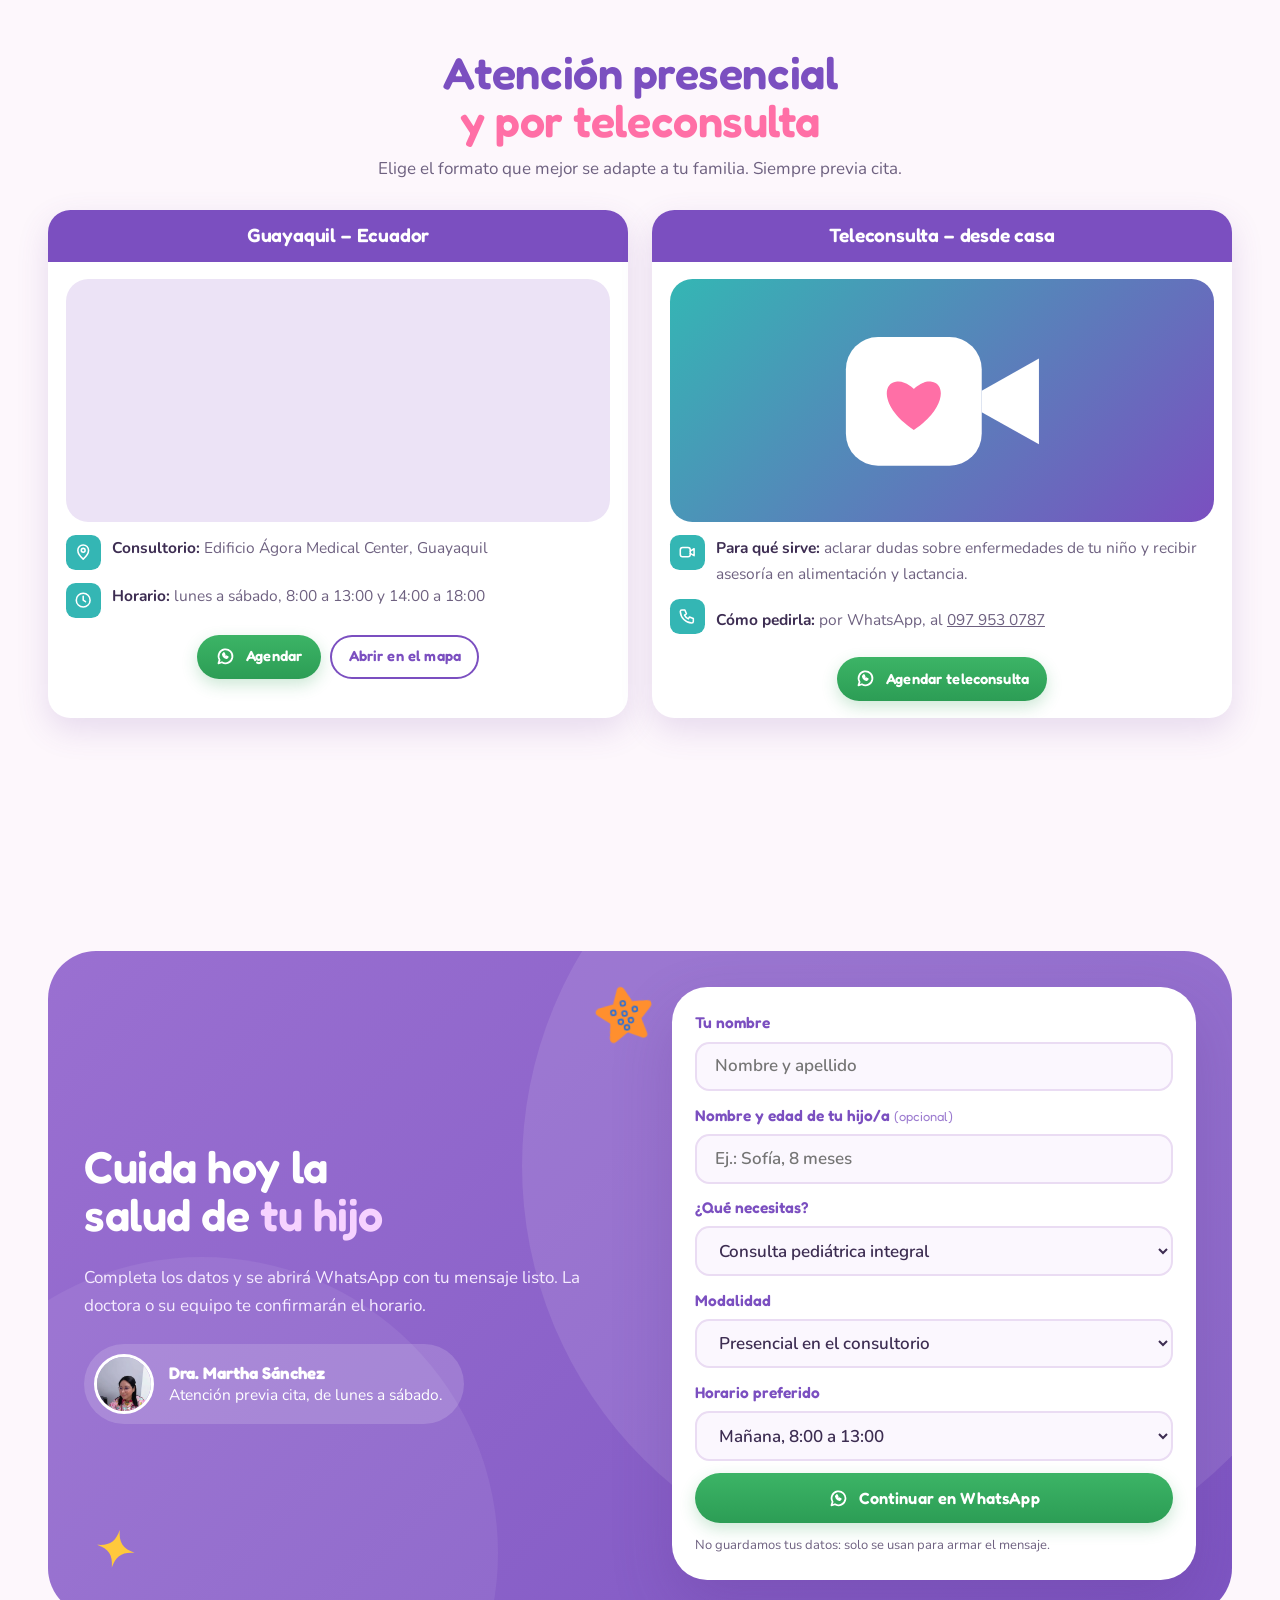
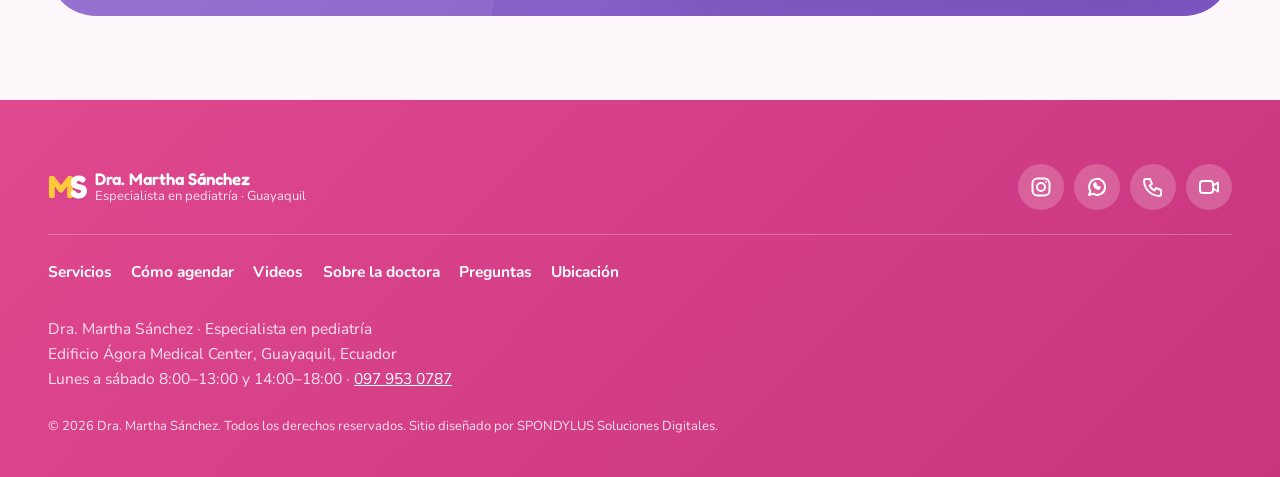
==== commit 474b6e60: "jj" ====
--- a/index.html
+++ b/index.html
@@ -530,7 +530,7 @@
             <ul>
               <li>Pediatría, del nacimiento a los 15 años</li>
               <li>Consulta presencial y teleconsulta</li>
-              <li><span data-sheet="dias_atencion" data-sheet-fmt="cap">Lunes a sábado</span><span>, previa cita</span></li>
+              <li><span data-sheet="dias_atencion" data-sheet-fmt="cap">Lunes a sábado</span></li>
               <li><span data-sheet="lugar_nombre">Edificio Ágora Medical Center</span><span data-sheet="direccion_detalle" data-sheet-fmt="comma"></span>, <span data-sheet="ciudad">Guayaquil</span></li>
             </ul>
           </div>
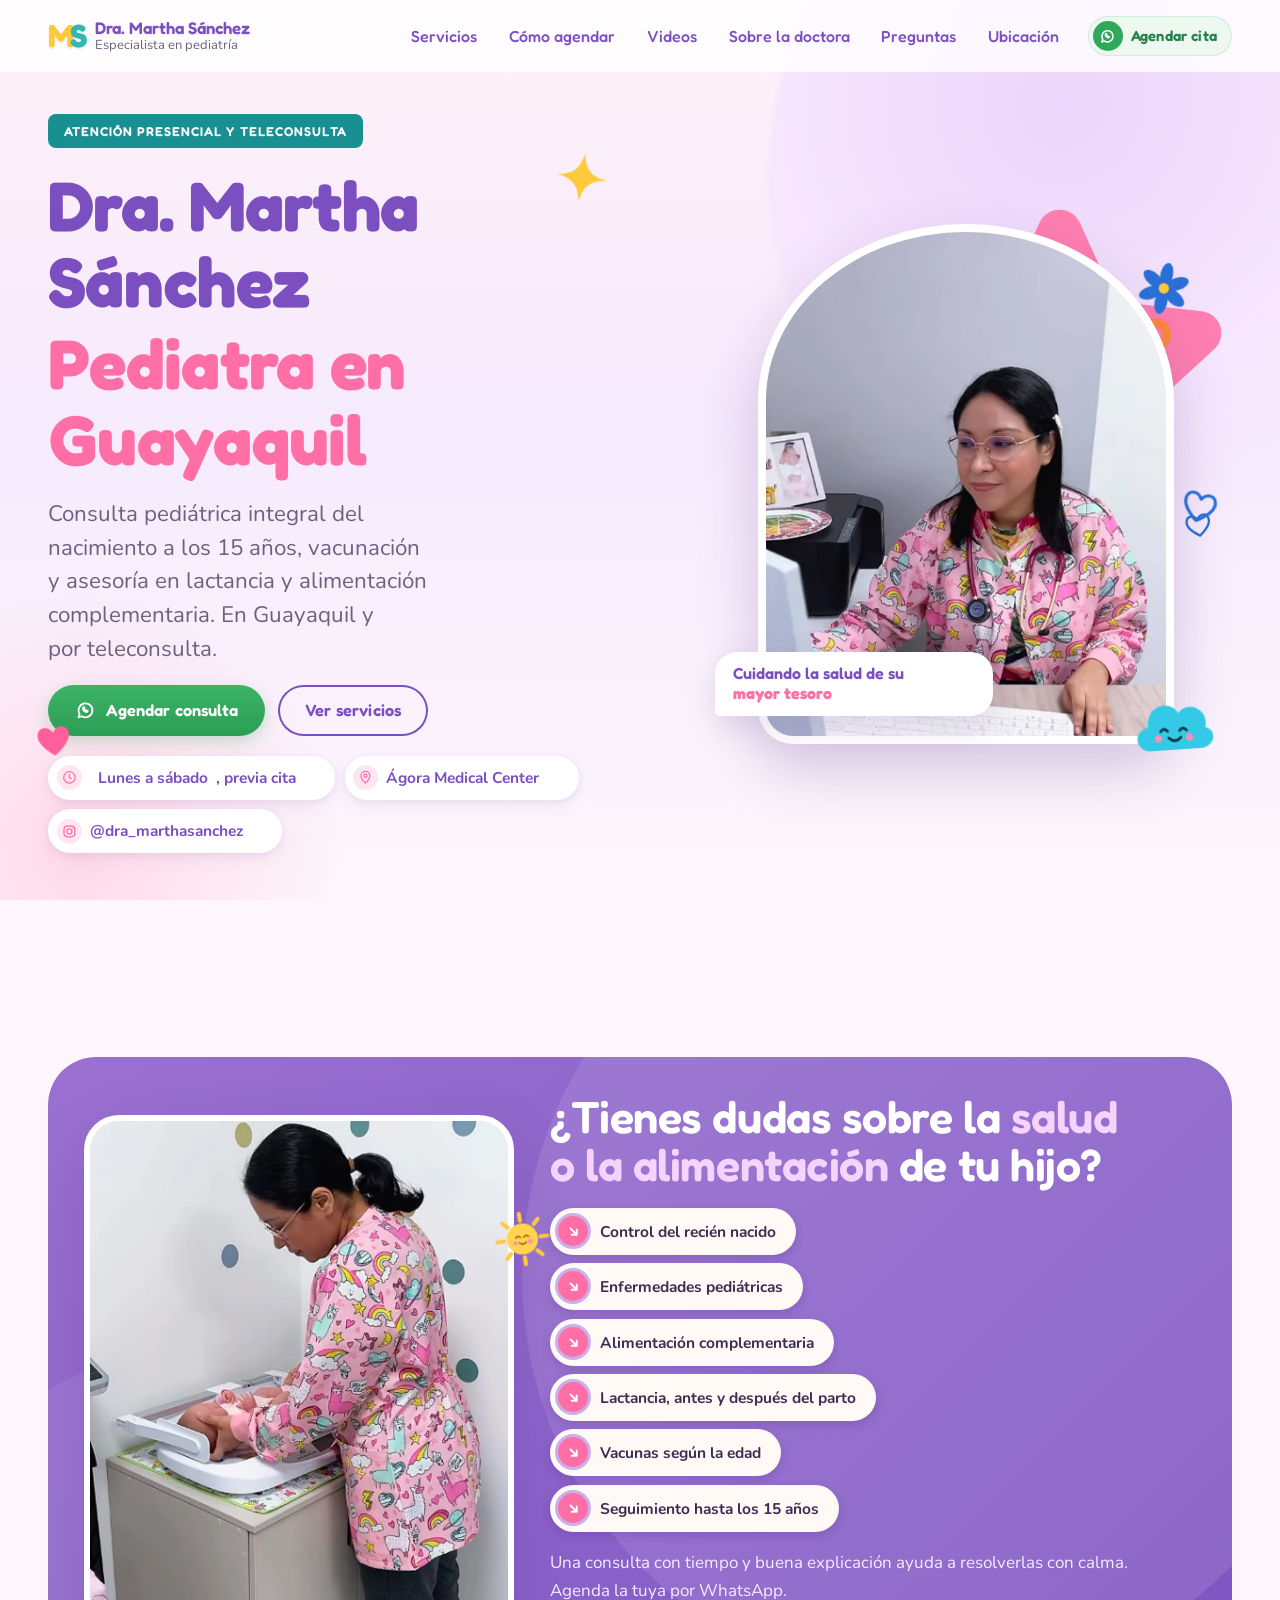
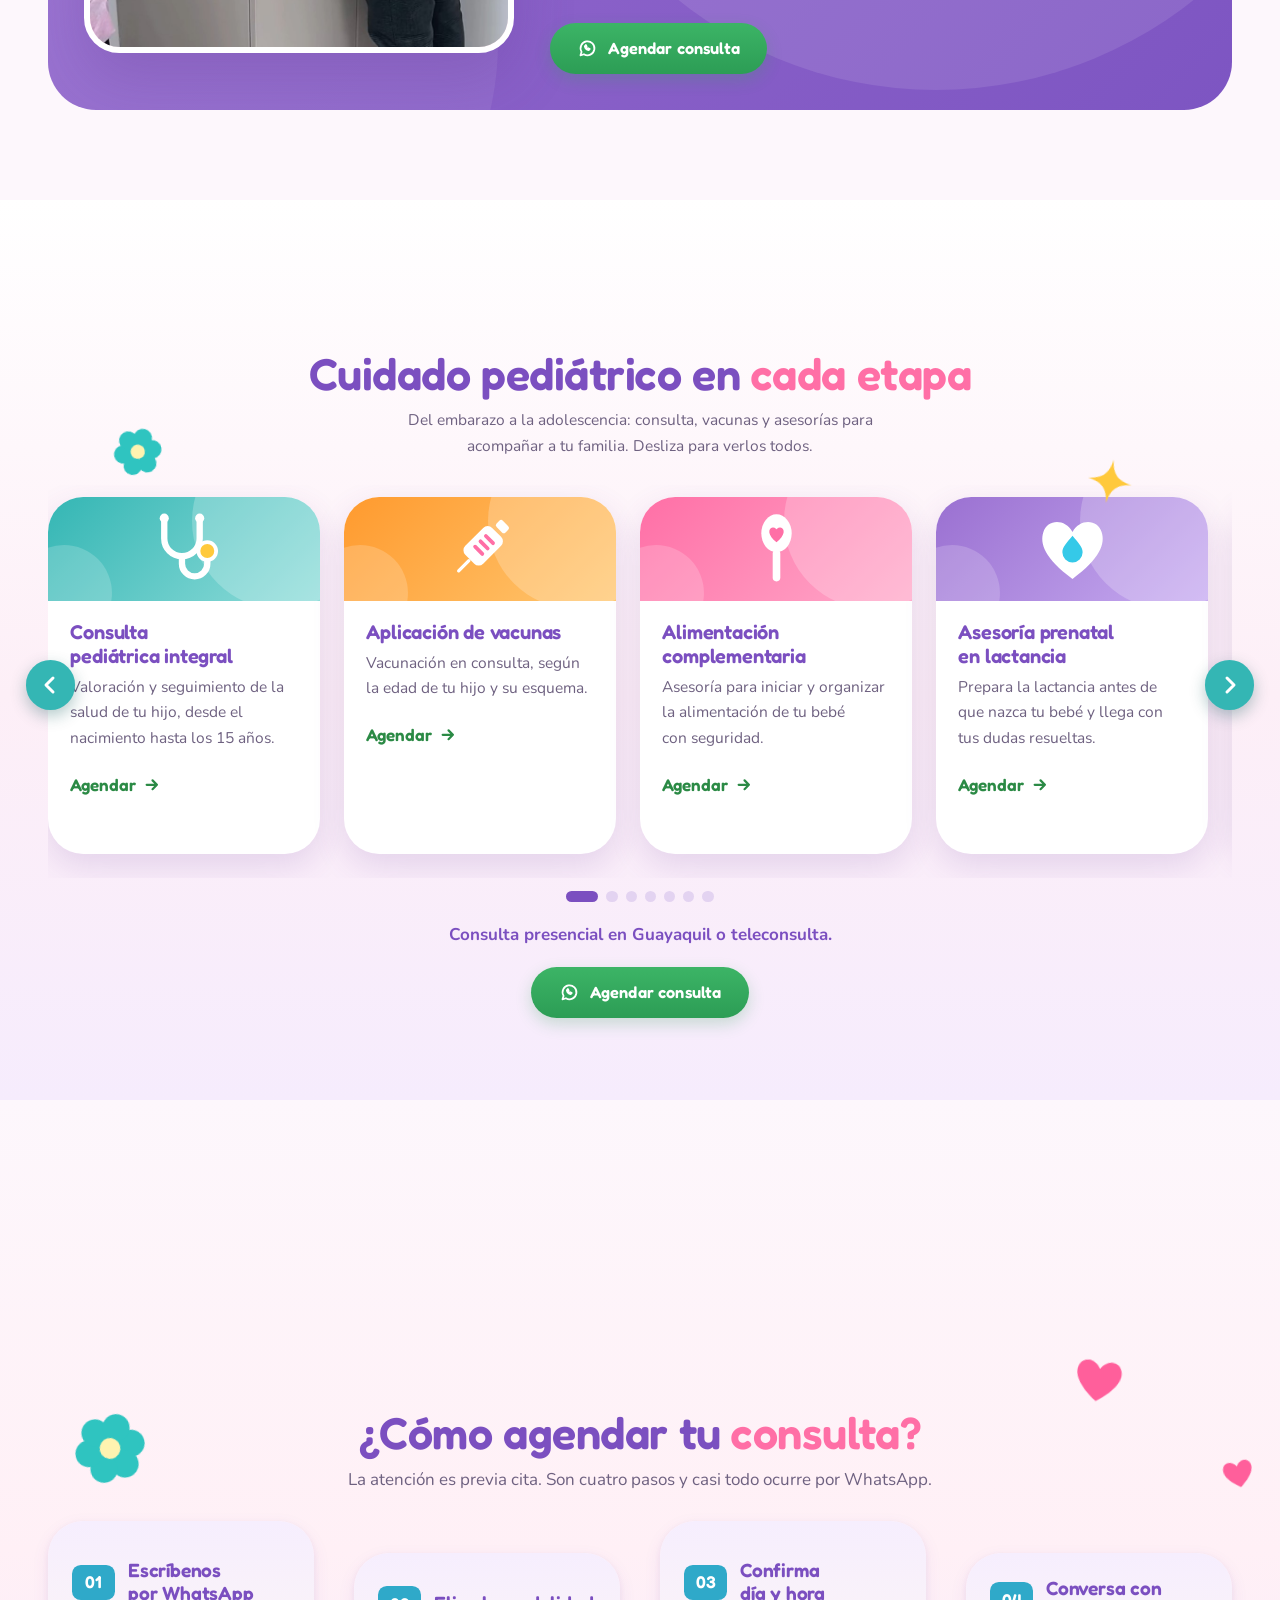
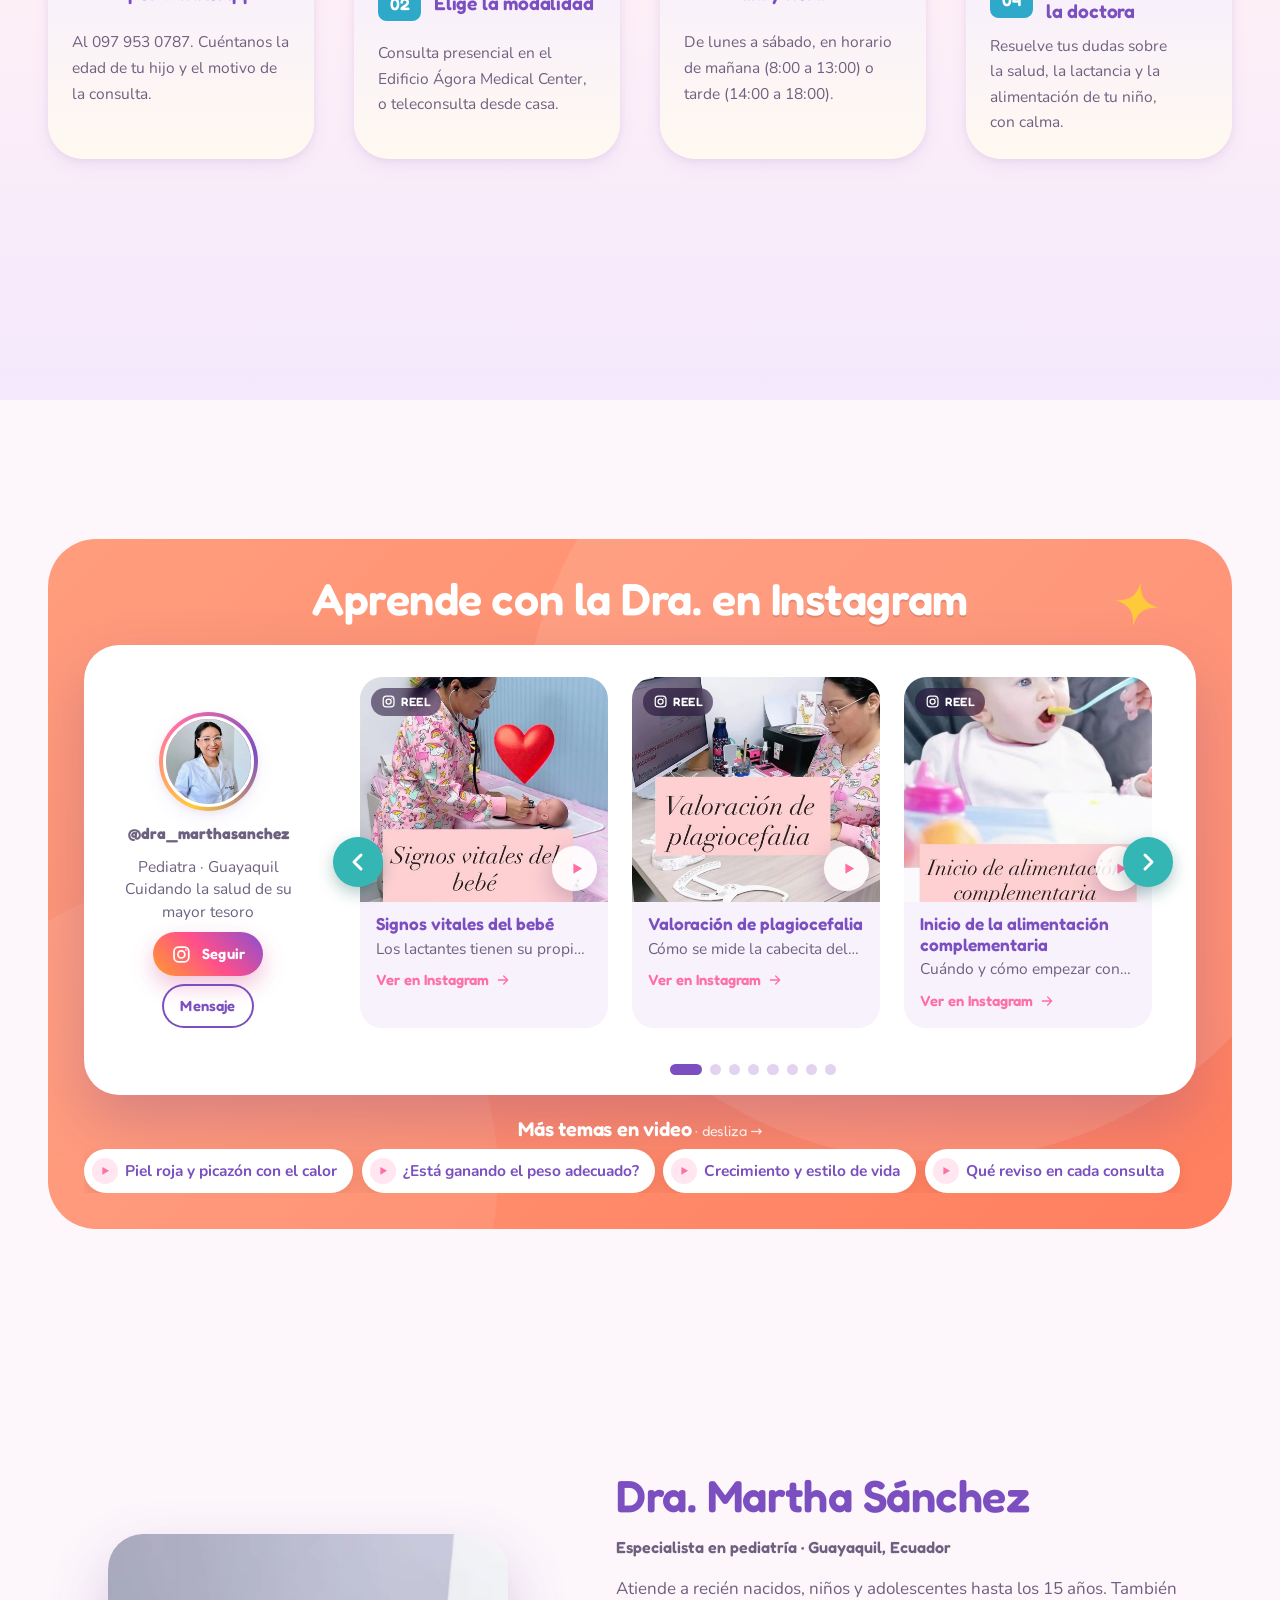
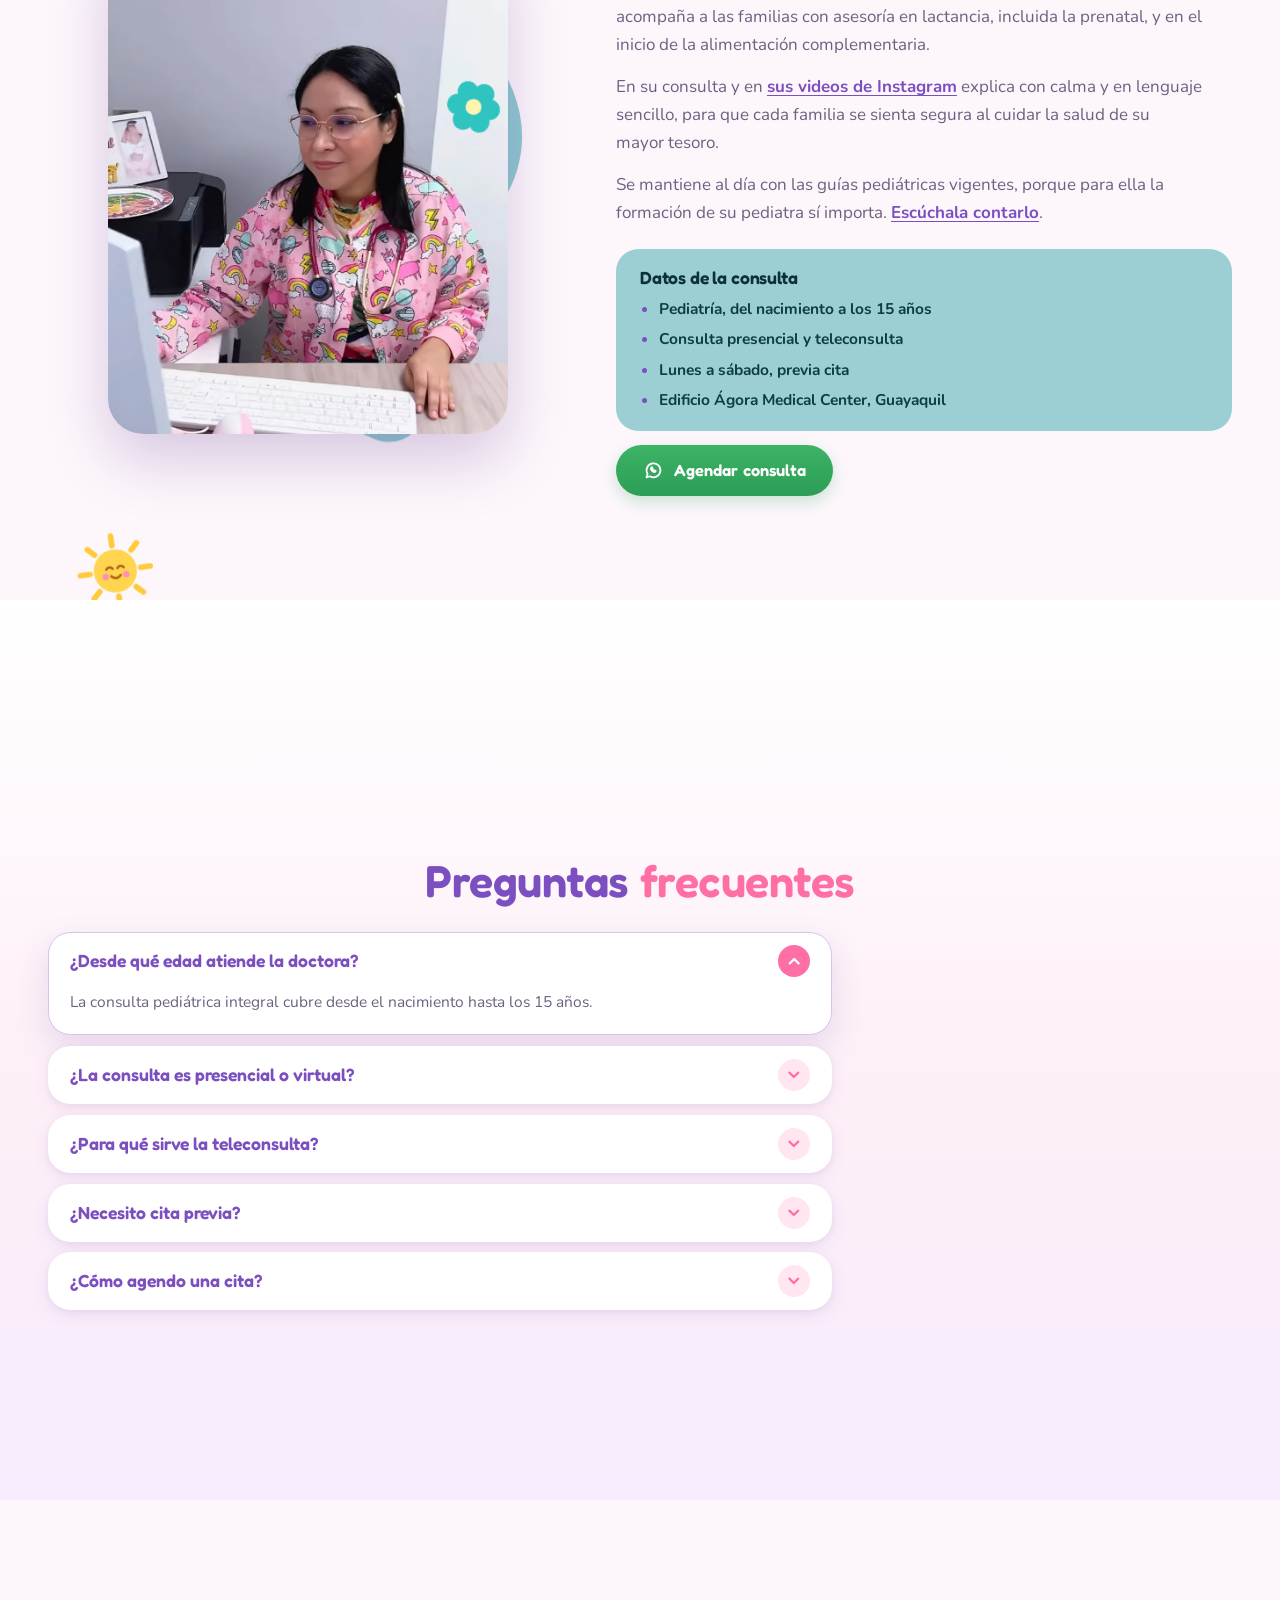
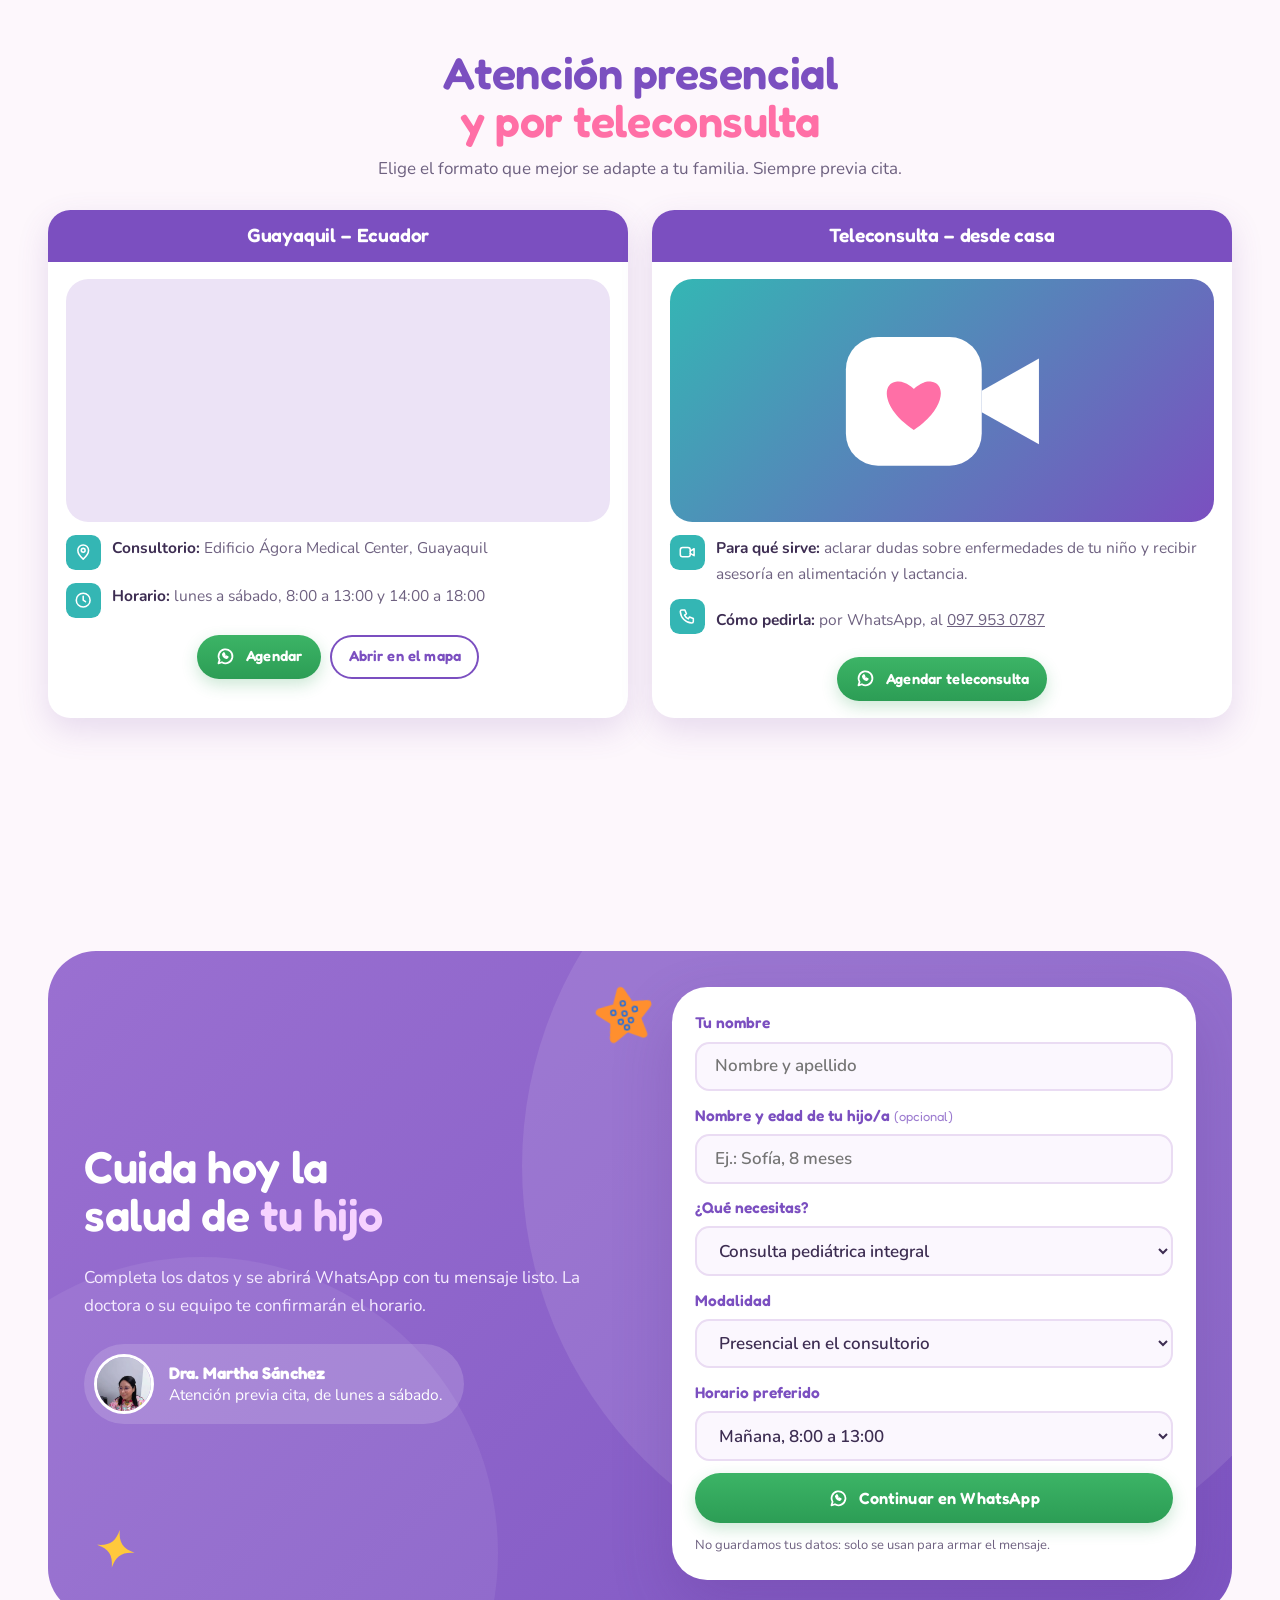
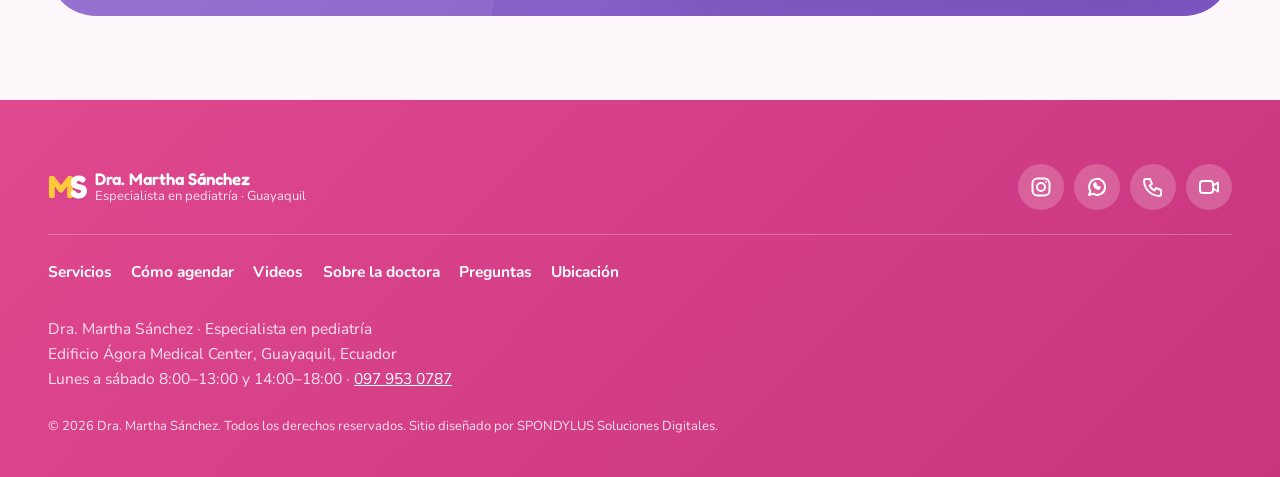
==== commit 9da49541: "aa" ====
--- a/index.html
+++ b/index.html
@@ -30,7 +30,7 @@
   <meta property="og:image:alt" content="Foto de perfil de la Dra. Martha Sánchez, pediatra en Guayaquil, con bata blanca, en un círculo de colores pastel">
   <meta name="twitter:card" content="summary_large_image">
   <meta name="twitter:title" content="Dra. Martha Sánchez · Pediatra en Guayaquil">
-  <meta name="twitter:description" content="Pediatría con amor, del nacimiento a los 15 años. Presencial en Ágora Medical Center o teleconsulta.">
+  <meta name="twitter:description" content="Pediatría con amor, del nacimiento hasta los 15 años. Presencial en Ágora Medical Center o teleconsulta.">
   <meta name="twitter:image" content="https://msaenzy.github.io/dra-martha-sanchez/assets/images/og-dra-martha-sanchez-pediatra.jpg?v=2">
   <meta name="twitter:image:alt" content="Dra. Martha Sánchez, pediatra en Guayaquil">
 
@@ -303,7 +303,7 @@
             <a class="btn btn--outline" href="#servicios">Ver servicios</a>
           </div>
           <ul class="hero__facts" role="list" data-reveal="fade-up" style="--reveal-delay:.65s">
-            <li><a href="https://wa.me/593979530787?text=Hola%2C%20Dra.%20Martha.%20Me%20gustar%C3%ADa%20agendar%20una%20cita%20pedi%C3%A1trica%20para%20mi%20hijo%2Fa.%20%C2%BFPodr%C3%ADa%20indicarme%20los%20horarios%20disponibles%20de%20lunes%20a%20s%C3%A1bado%2C%20por%20favor%3F%20Muchas%20gracias." target="_blank" rel="noopener" aria-label="Agendar por WhatsApp: atención de lunes a sábado, previa cita"><svg class="icon" aria-hidden="true"><use href="#i-clock"/></svg><span data-sheet="dias_atencion" data-sheet-fmt="cap">Lunes a sábado</span>, previa cita</a></li>
+            <li><a href="https://wa.me/593979530787?text=Hola%2C%20Dra.%20Martha.%20Me%20gustar%C3%ADa%20agendar%20una%20cita%20pedi%C3%A1trica%20para%20mi%20hijo%2Fa.%20%C2%BFPodr%C3%ADa%20indicarme%20los%20horarios%20disponibles%20de%20lunes%20a%20s%C3%A1bado%2C%20por%20favor%3F%20Muchas%20gracias." target="_blank" rel="noopener" aria-label="Agendar por WhatsApp: atención de lunes a sábado, previa cita"><svg class="icon" aria-hidden="true"><use href="#i-clock"/></svg><span></span><span data-sheet="dias_atencion" data-sheet-fmt="cap">Lunes a sábado</span>, previa cita</a></li>
             <li><a href="https://www.google.com/maps/search/?api=1&amp;query=Edificio%20%C3%81gora%20Medical%20Center%20Guayaquil%20Ecuador" target="_blank" rel="noopener" aria-label="Ver la ubicación del consultorio en Google Maps"><svg class="icon" aria-hidden="true"><use href="#i-pin"/></svg><span data-sheet="lugar_corto">Ágora Medical Center</span></a></li>
             <li><a href="https://www.instagram.com/dra_marthasanchez/" target="_blank" rel="noopener" aria-label="Abrir el Instagram de la Dra. Martha Sánchez"><svg class="icon" aria-hidden="true"><use href="#i-instagram"/></svg><span data-sheet="instagram_usuario" data-sheet-fmt="at">@dra_marthasanchez</span></a></li>
           </ul>
@@ -530,7 +530,7 @@
             <ul>
               <li>Pediatría, del nacimiento a los 15 años</li>
               <li>Consulta presencial y teleconsulta</li>
-              <li><span data-sheet="dias_atencion" data-sheet-fmt="cap">Lunes a sábado</span></li>
+              <li><span data-sheet="dias_atencion" data-sheet-fmt="cap">Lunes a sábado</span><span>, previa cita</span></li>
               <li><span data-sheet="lugar_nombre">Edificio Ágora Medical Center</span><span data-sheet="direccion_detalle" data-sheet-fmt="comma"></span>, <span data-sheet="ciudad">Guayaquil</span></li>
             </ul>
           </div>
